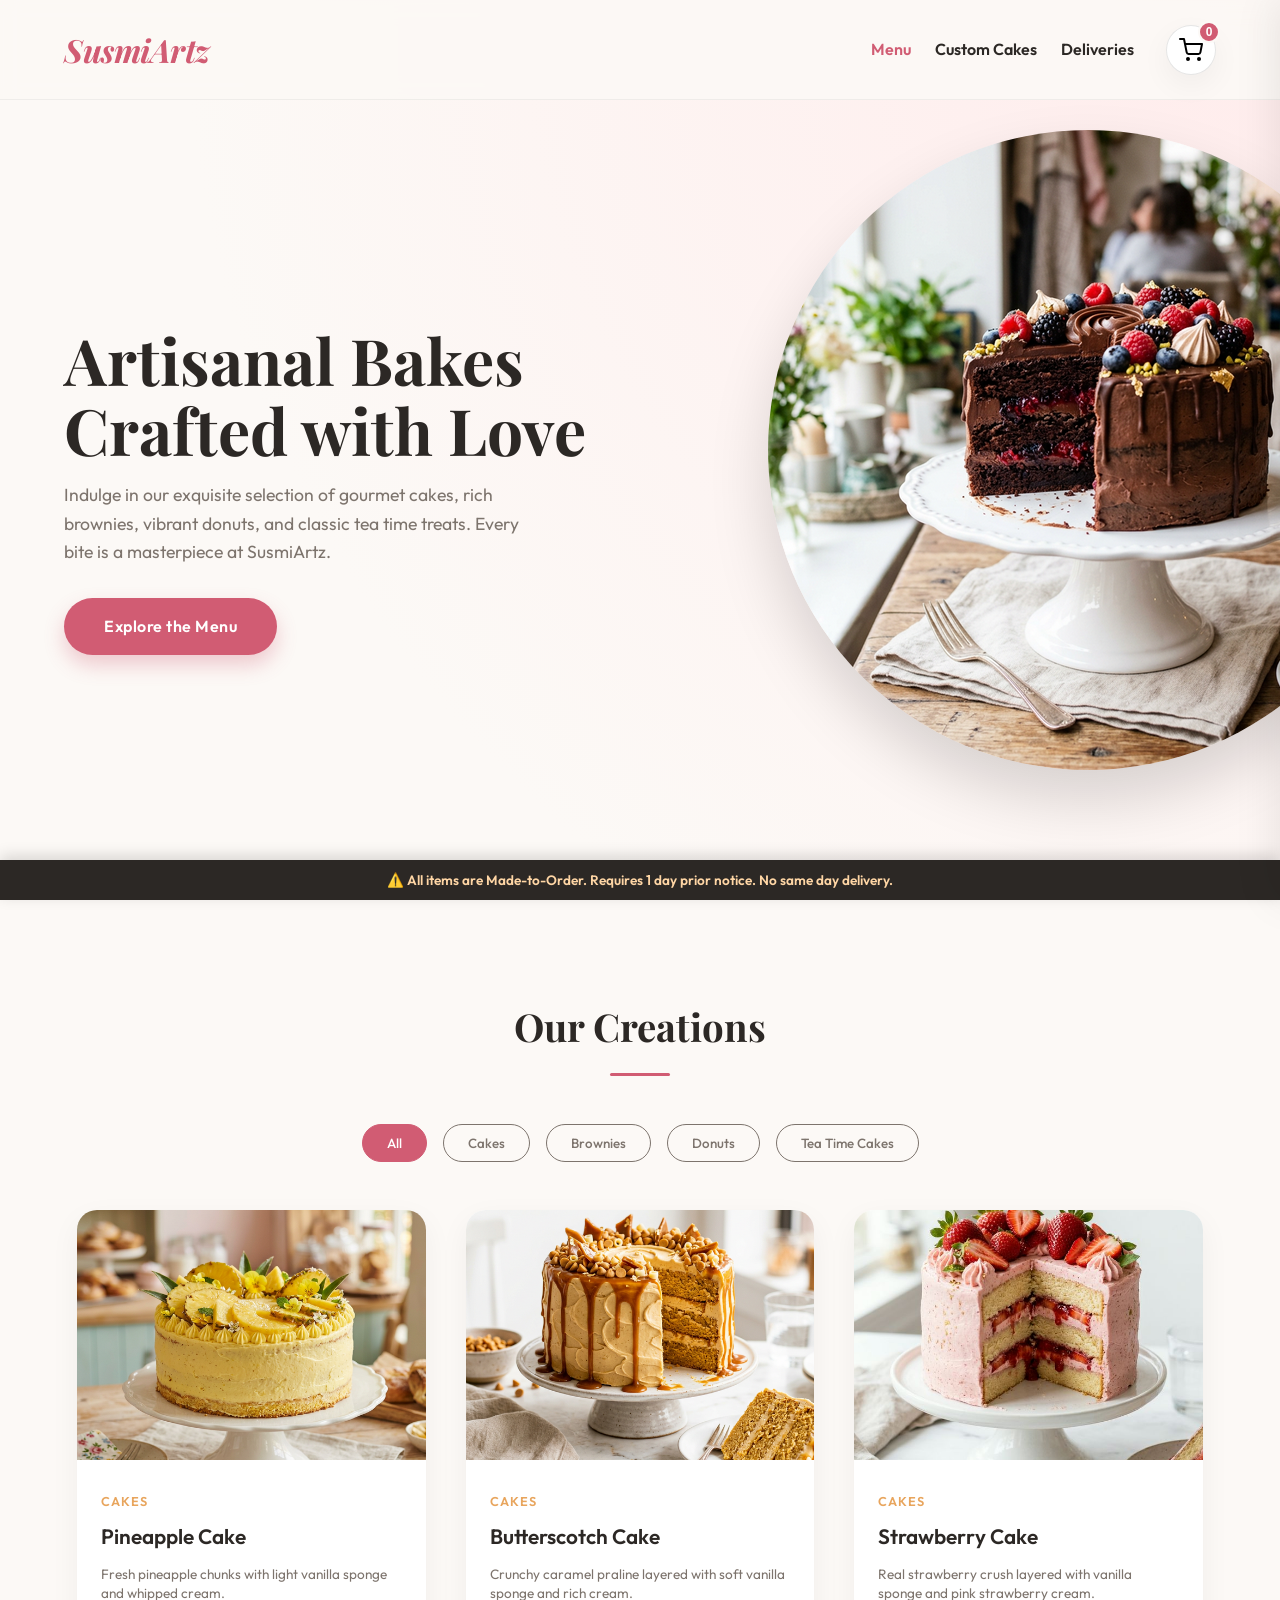
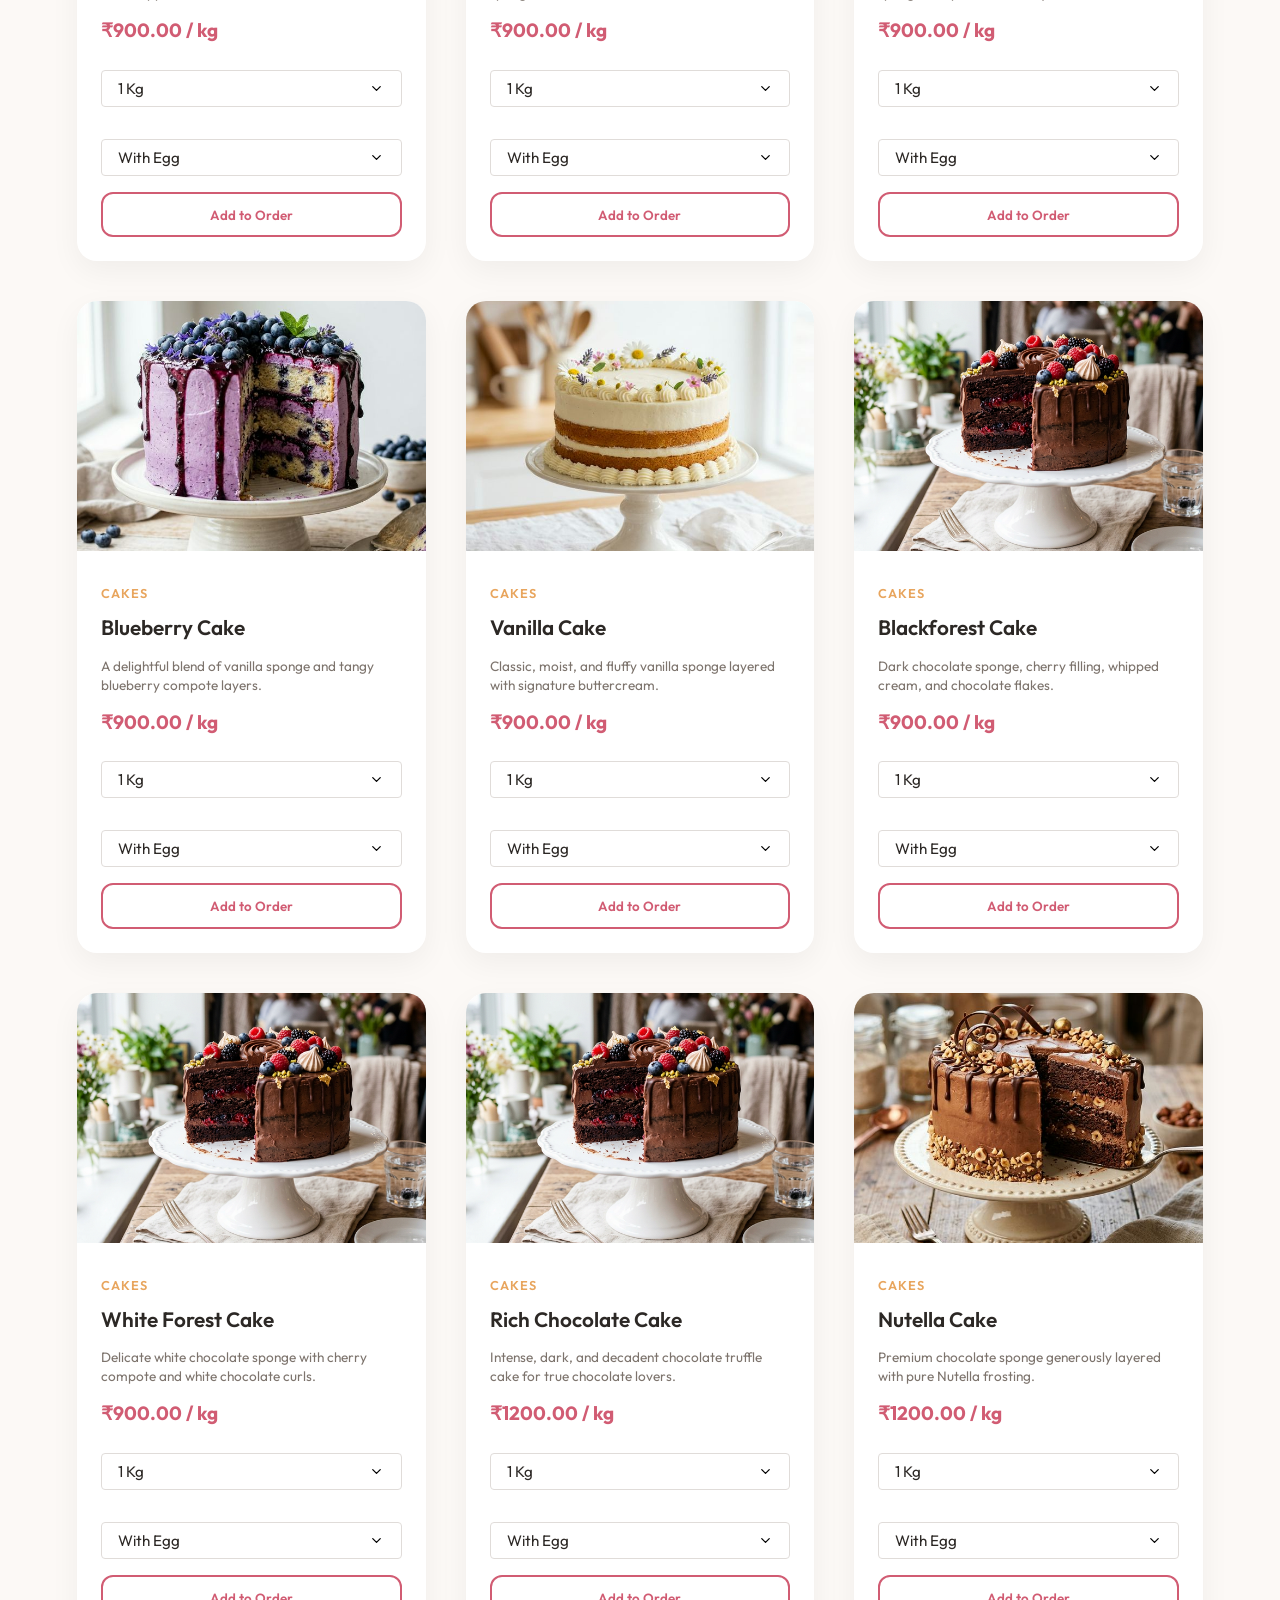
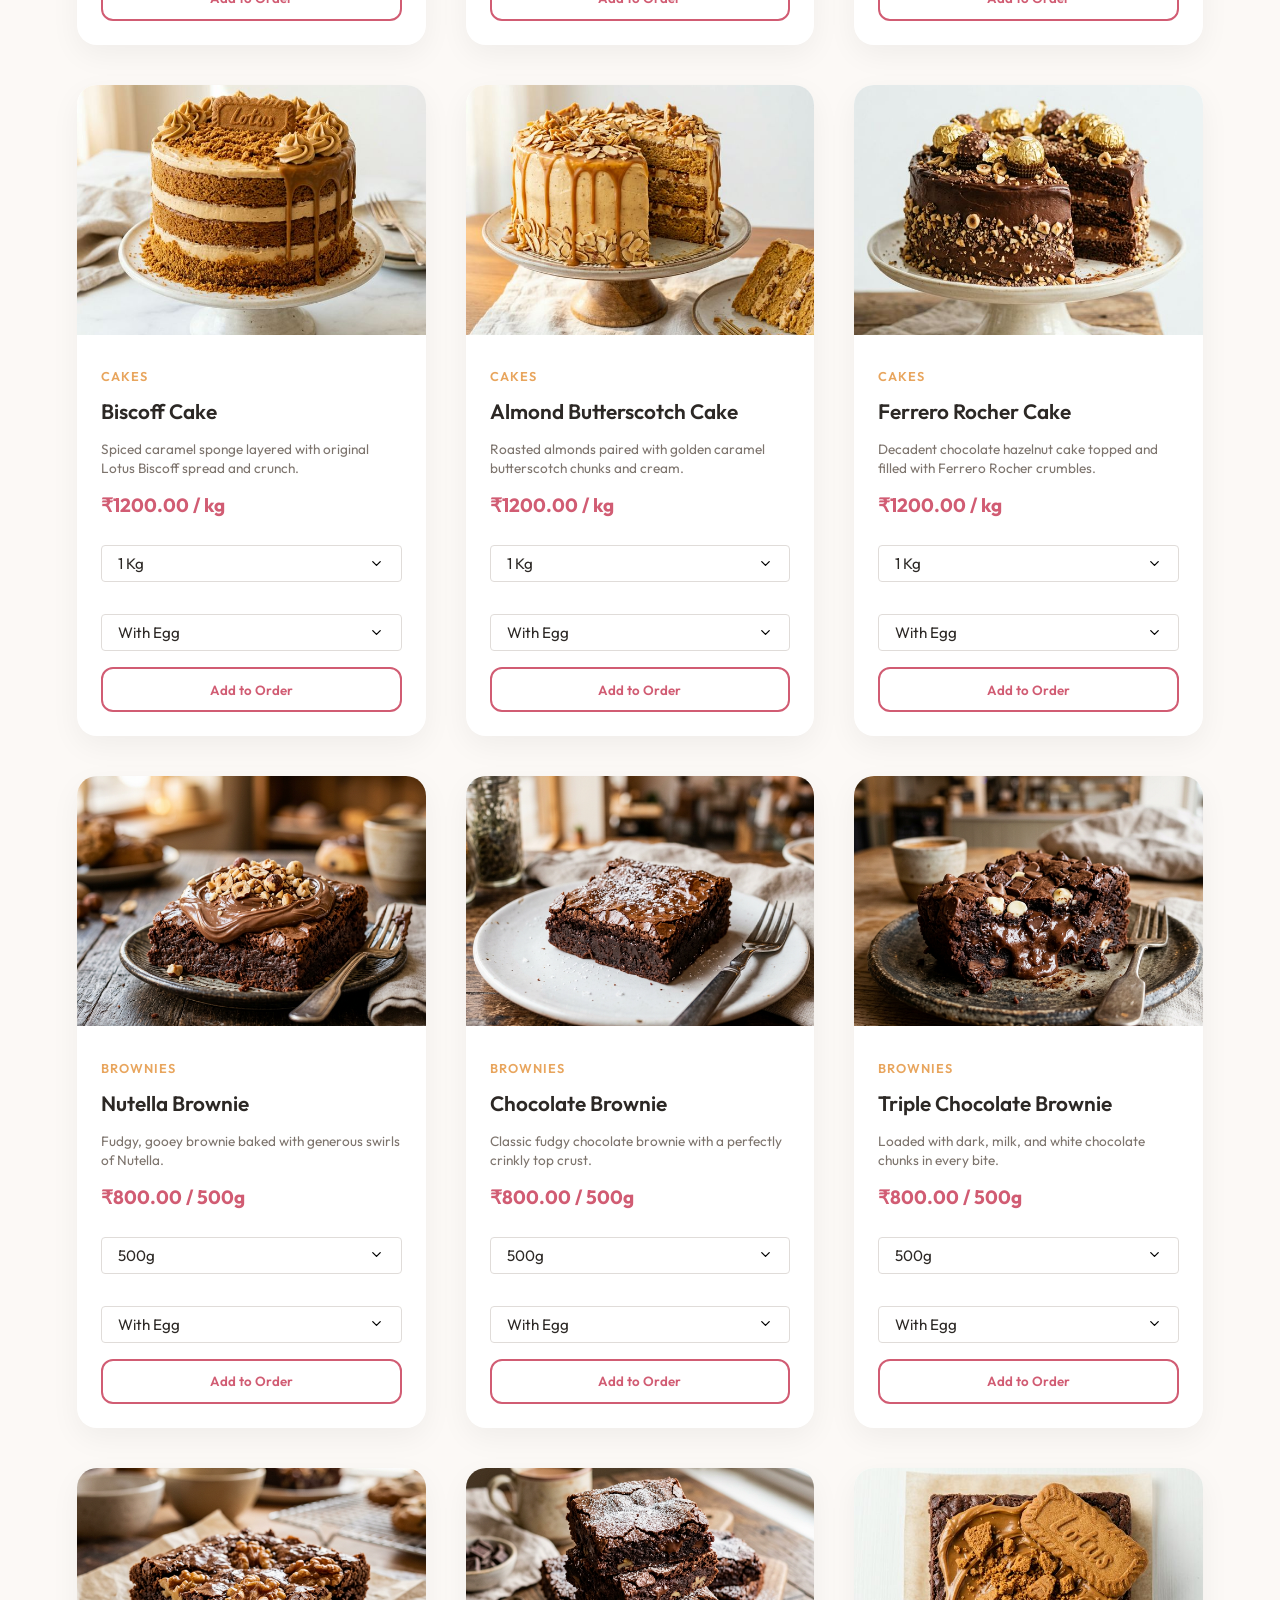
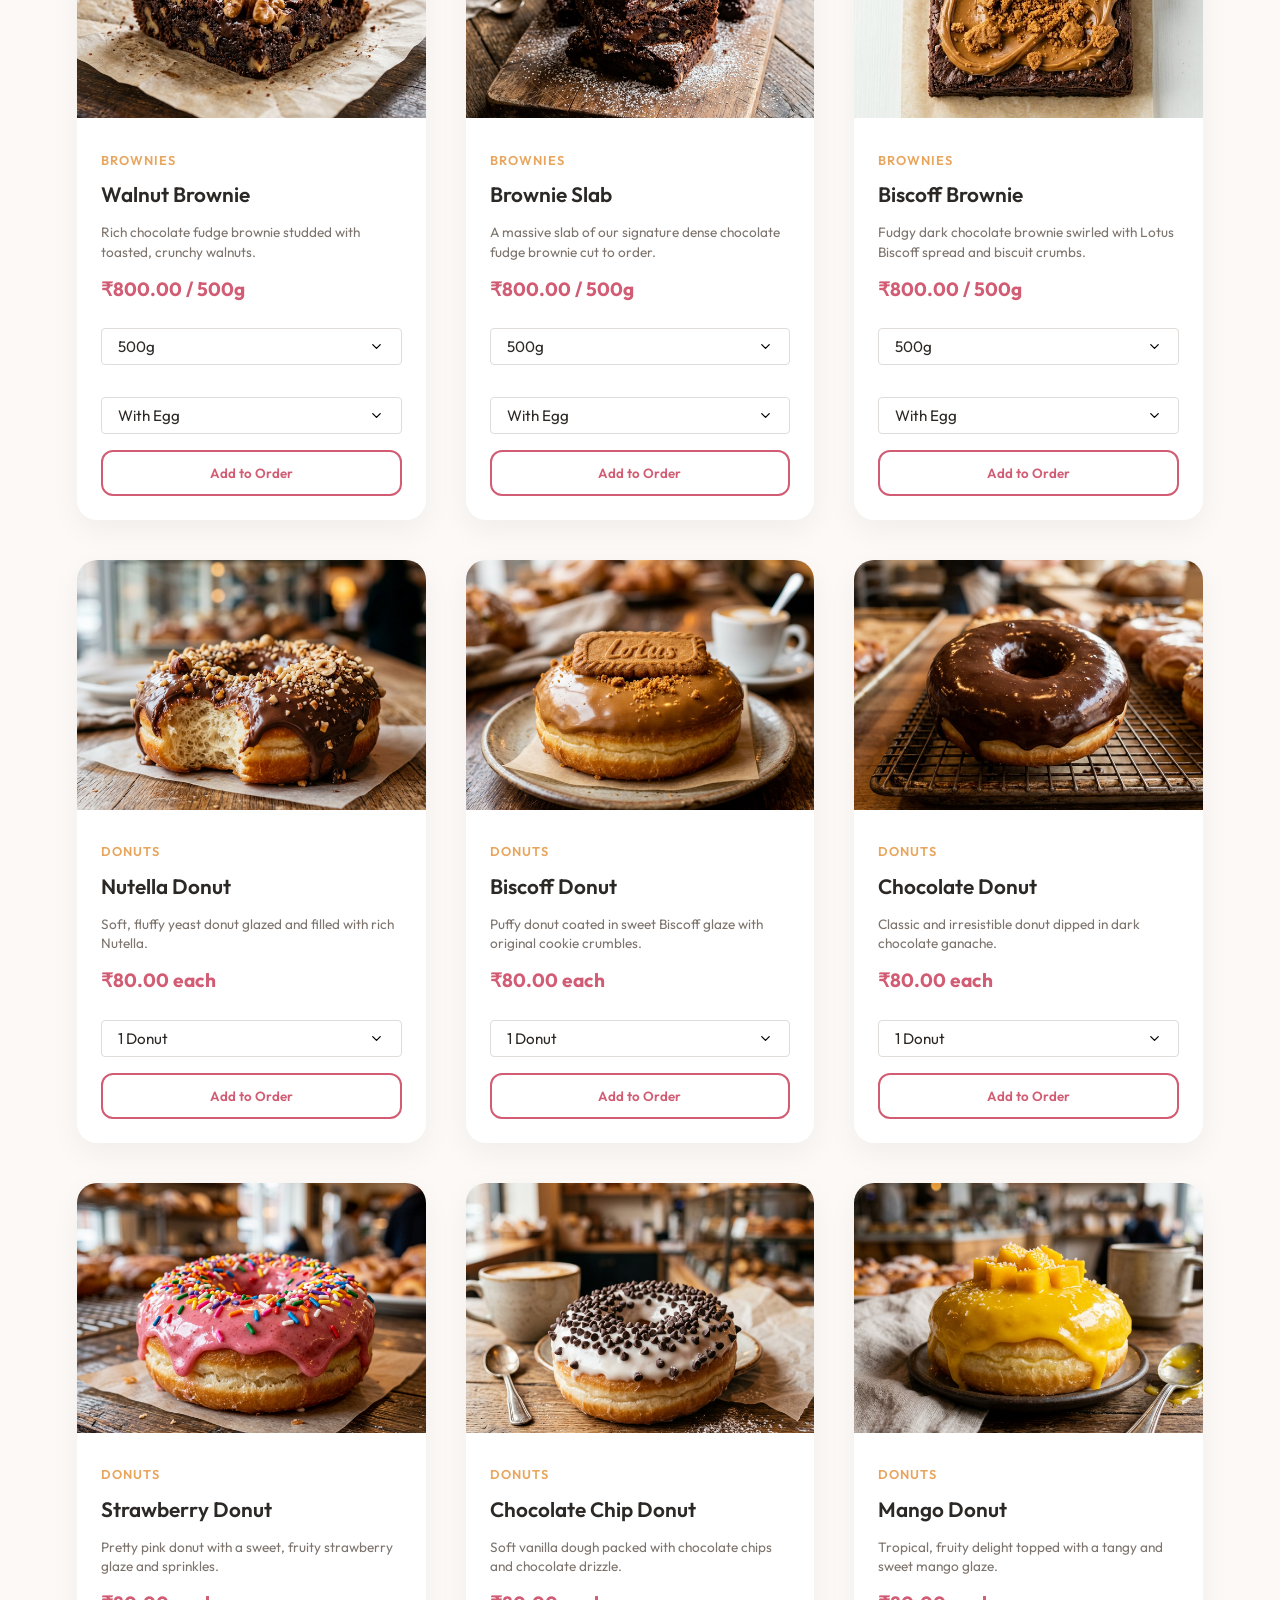
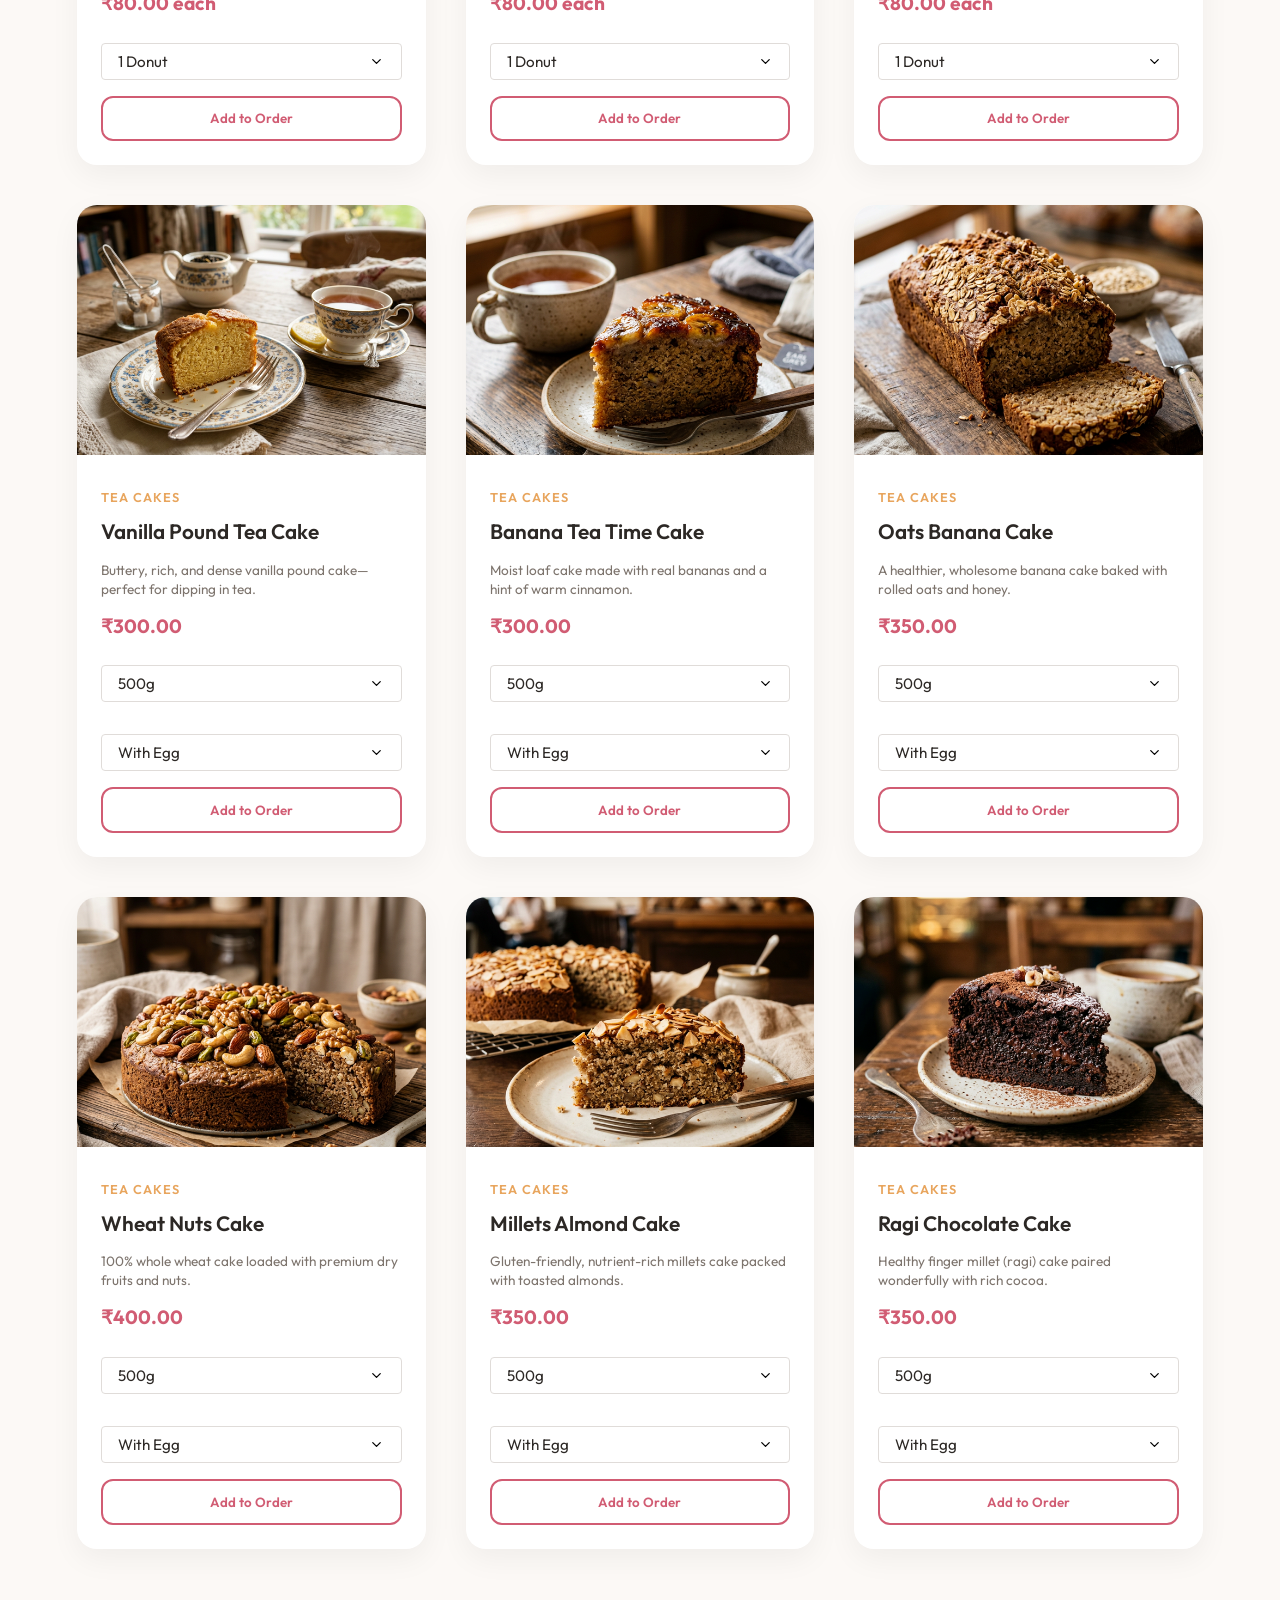
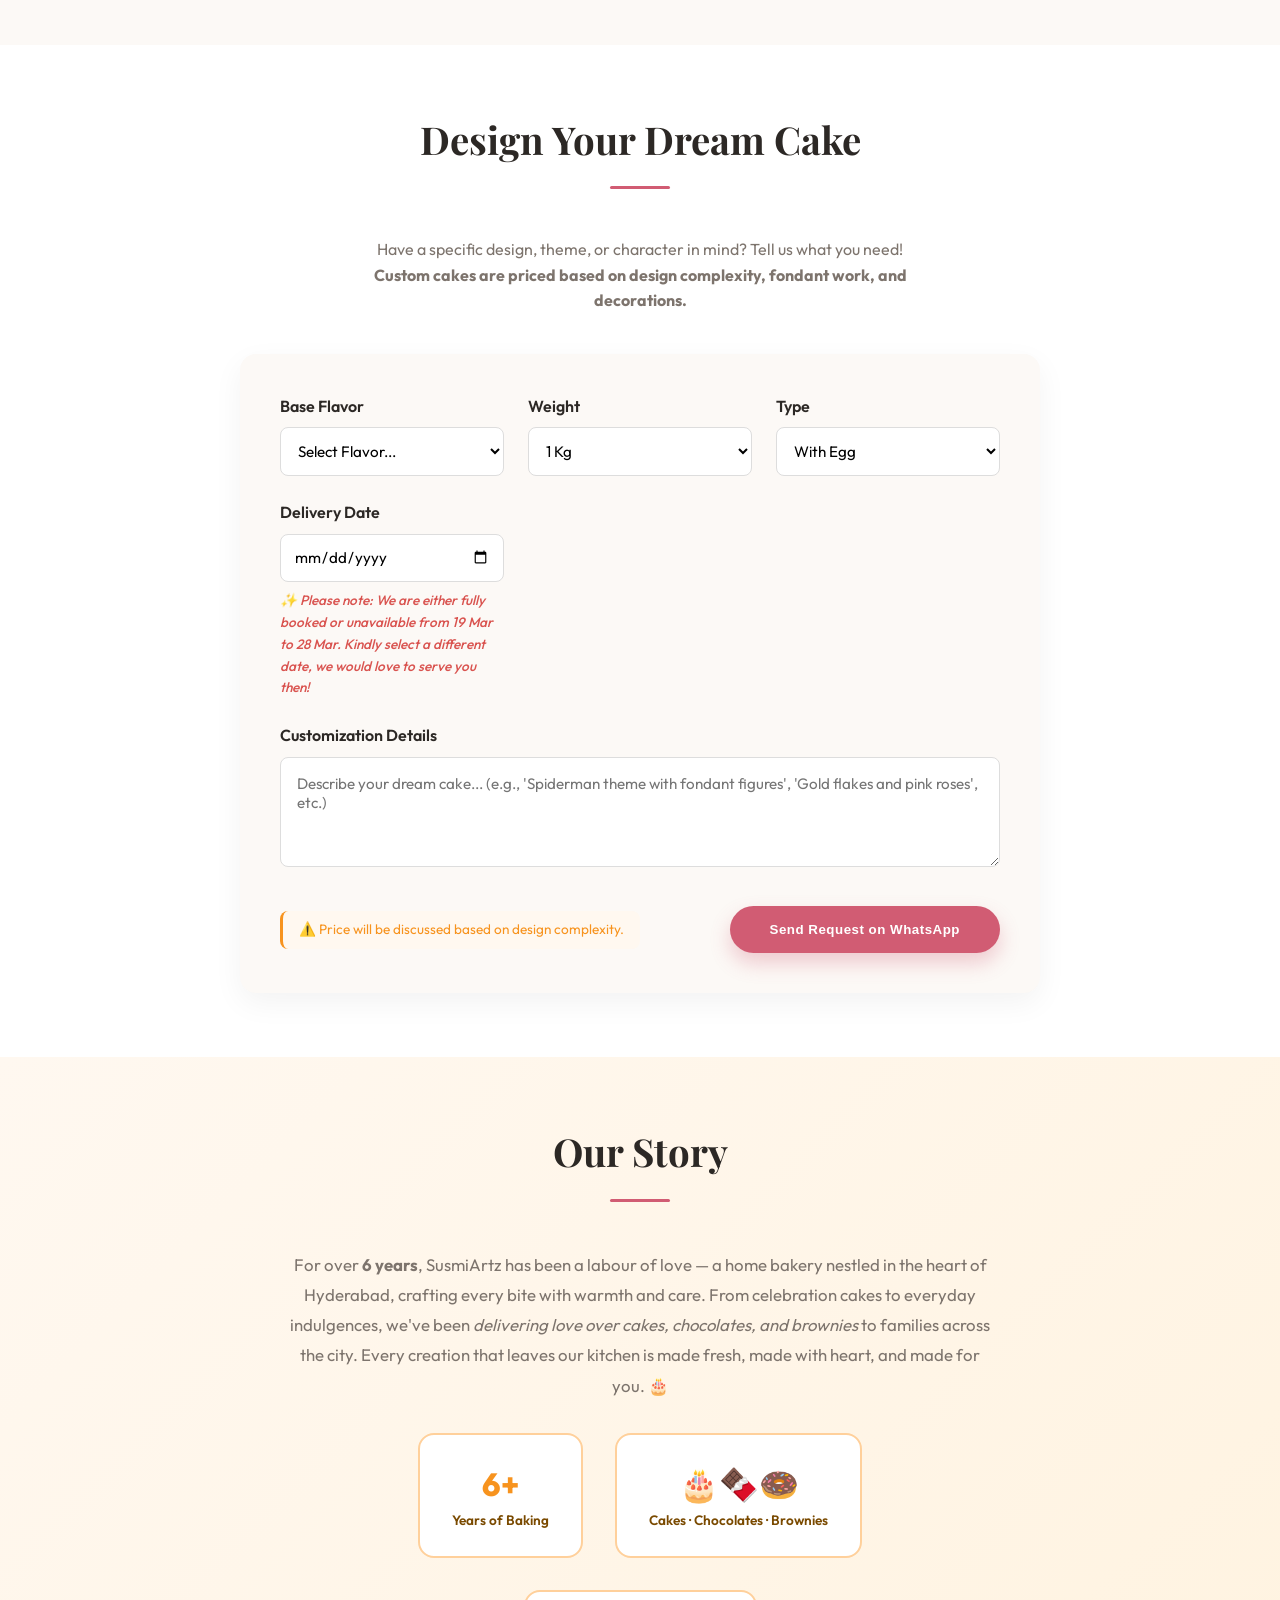
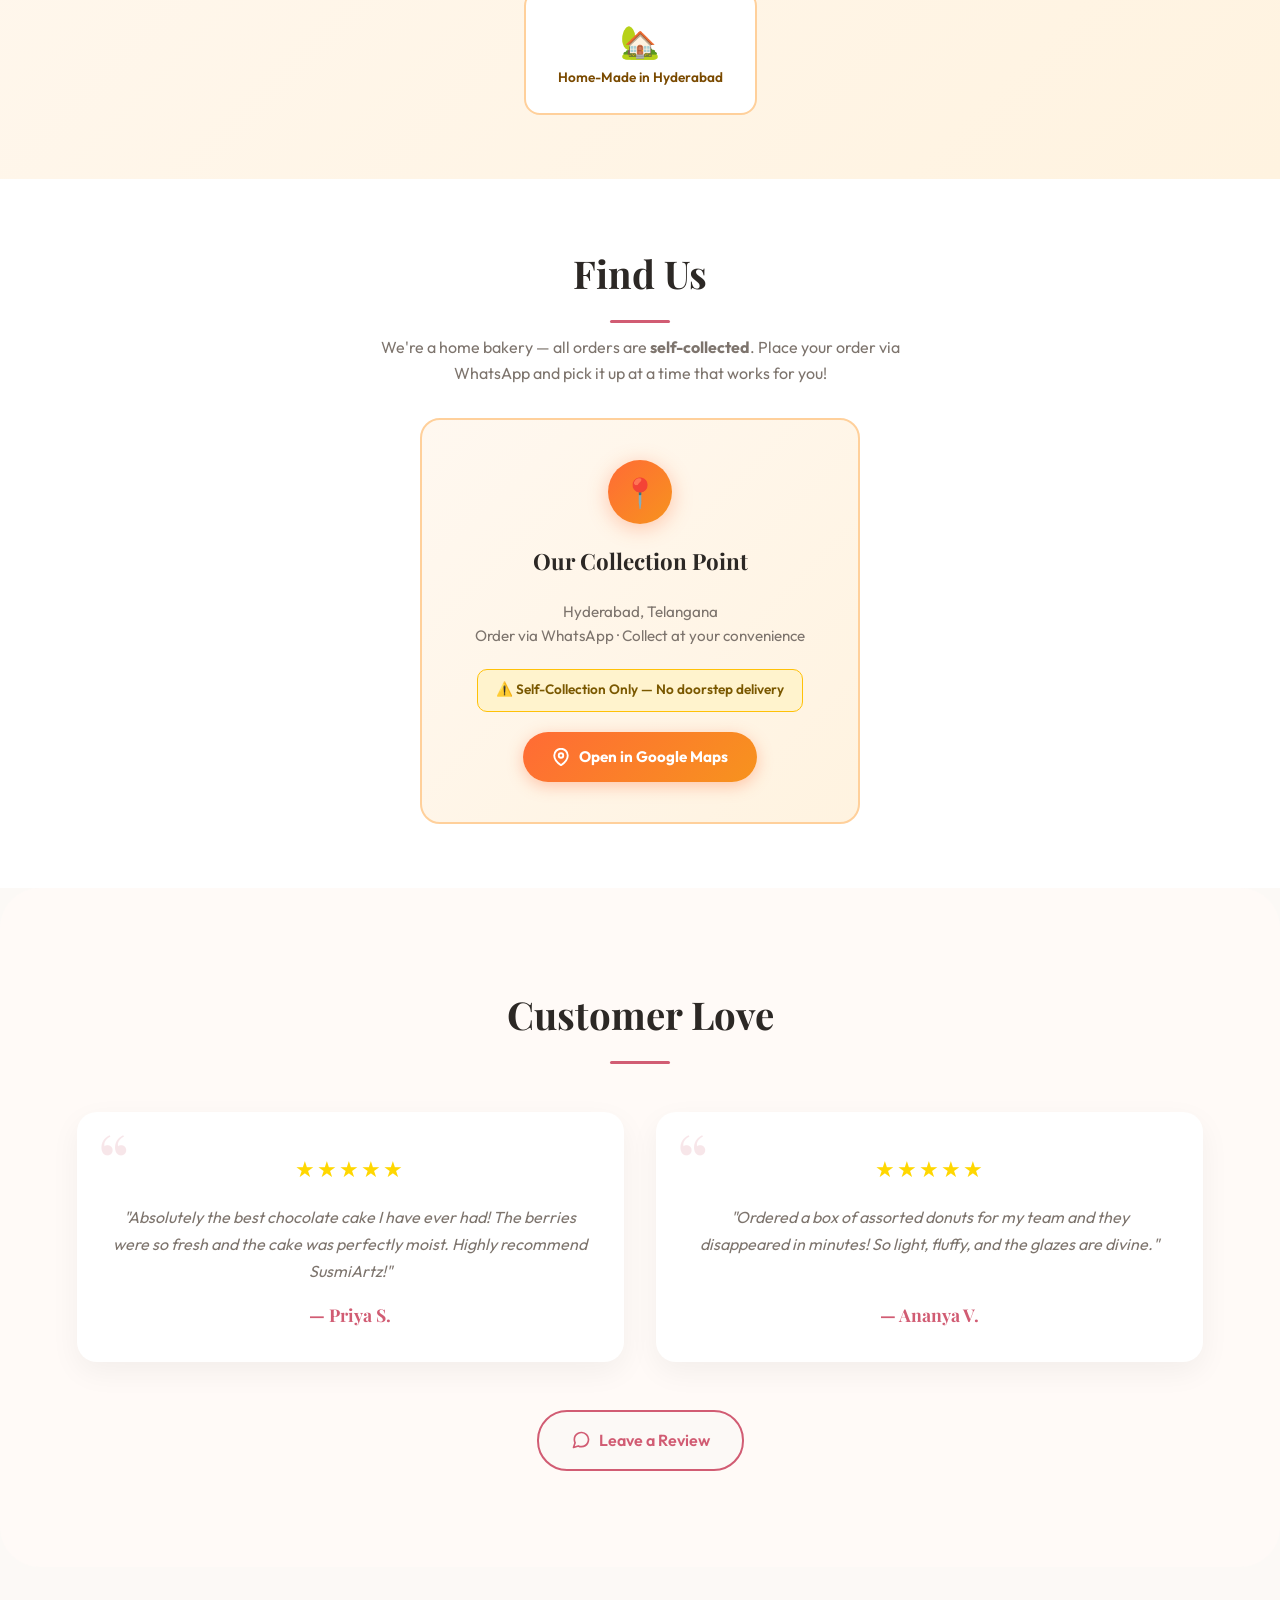
==== index.html @ 8ed4a5a7 "Images updated" ====
<!DOCTYPE html>
<html lang="en">

<head>
    <meta charset="UTF-8">
    <meta name="viewport" content="width=device-width, initial-scale=1.0">
    <title>SusmiArtz - Premium Bakery | Self-Collection Hyderabad</title>
    <meta name="description"
        content="SusmiArtz - Artisanal cakes, brownies, donuts and tea cakes in Hyderabad. Order via WhatsApp and self-collect from our location.">
    <link rel="canonical" href="https://susmiartz.github.io/index.html">
    <!-- Open Graph — for AI engines, social sharing bots -->
    <meta property="og:type" content="website">
    <meta property="og:site_name" content="SusmiArtz">
    <meta property="og:locale" content="en_IN">
    <meta property="og:url" content="https://susmiartz.github.io/index.html">
    <meta property="og:title" content="SusmiArtz — Artisanal Home Bakery | Hyderabad">
    <meta property="og:description" content="Handcrafted cakes, brownies, donuts & tea cakes made with love for 6+ years. Serving Suncity, Kismatpur, Bandlaguda Jagir & Attapur, Hyderabad. Order via WhatsApp.">
    <meta property="og:image" content="https://susmiartz.github.io/assets/gourmet_cake_1772978336876.png">
    <!-- Twitter / X Card -->
    <meta name="twitter:card" content="summary_large_image">
    <meta name="twitter:title" content="SusmiArtz — Artisanal Home Bakery | Hyderabad">
    <meta name="twitter:description" content="Handcrafted cakes, brownies, donuts & tea cakes. 6+ years of baking love. Serving Hyderabad. Order via WhatsApp.">
    <meta name="twitter:image" content="https://susmiartz.github.io/assets/gourmet_cake_1772978336876.png">
    <!-- AI / Crawler hints -->
    <meta name="robots" content="index, follow">
    <meta name="keywords" content="bakery Hyderabad, custom cakes Hyderabad, homemade cakes, brownies, donuts, Kismatpur bakery, Suncity bakery, Bandlaguda Jagir bakery, Attapur bakery, SusmiArtz, home bakery Hyderabad">
    <!-- Schema.org structured data for local bakery -->
    <script type="application/ld+json">
    {
      "@context": "https://schema.org",
      "@type": "Bakery",
      "name": "SusmiArtz",
      "description": "SusmiArtz is a home bakery based in Hyderabad with over 6 years of experience, delivering love through handcrafted cakes, chocolates, and brownies. We offer custom cakes, brownies, donuts, and tea time cakes. Orders placed via WhatsApp with self-collection.",
      "foundingDate": "2019",
      "foundingLocation": "Hyderabad, Telangana, India",
      "slogan": "Delivering Love Over Cakes, Chocolates & Brownies",
      "url": "https://susmiartz.github.io",
      "telephone": "+919700879944",
      "priceRange": "₹₹",
      "servesCuisine": ["Cakes", "Brownies", "Donuts", "Tea Cakes"],
      "hasMap": "https://share.google/tC4LkPK85T9SBgXlo",
      "address": {
        "@type": "PostalAddress",
        "streetAddress": "Art by Giridhari Homes, Beside Time School",
        "addressLocality": "Hyderabad",
        "addressRegion": "Telangana",
        "addressCountry": "IN"
      },
      "areaServed": [
        {
          "@type": "Place",
          "name": "Suncity",
          "address": {
            "@type": "PostalAddress",
            "addressLocality": "Suncity",
            "addressRegion": "Hyderabad, Telangana",
            "addressCountry": "IN"
          }
        },
        {
          "@type": "Place",
          "name": "Kismatpur",
          "address": {
            "@type": "PostalAddress",
            "addressLocality": "Kismatpur",
            "addressRegion": "Hyderabad, Telangana",
            "addressCountry": "IN"
          }
        },
        {
          "@type": "Place",
          "name": "Bandlaguda Jagir",
          "address": {
            "@type": "PostalAddress",
            "addressLocality": "Bandlaguda Jagir",
            "addressRegion": "Hyderabad, Telangana",
            "addressCountry": "IN"
          }
        },
        {
          "@type": "Place",
          "name": "Attapur",
          "address": {
            "@type": "PostalAddress",
            "addressLocality": "Attapur",
            "addressRegion": "Hyderabad, Telangana",
            "addressCountry": "IN"
          }
        }
      ],
      "makesOffer": [
        {
          "@type": "Offer",
          "itemOffered": {
            "@type": "Product",
            "name": "Custom Cakes",
            "description": "Made-to-order custom cakes with fondant work, character themes, and decorations."
          }
        },
        {
          "@type": "Offer",
          "itemOffered": {
            "@type": "Product",
            "name": "Brownies",
            "description": "Rich, fudgy homemade brownies."
          }
        },
        {
          "@type": "Offer",
          "itemOffered": {
            "@type": "Product",
            "name": "Donuts",
            "description": "Vibrant, gourmet donuts made fresh to order."
          }
        },
        {
          "@type": "Offer",
          "itemOffered": {
            "@type": "Product",
            "name": "Tea Time Cakes",
            "description": "Classic tea time cakes perfect for every occasion."
          }
        }
      ]
    }
    </script>
    <!-- Google Fonts for typography -->
    <link rel="preconnect" href="https://fonts.googleapis.com">
    <link rel="preconnect" href="https://fonts.gstatic.com" crossorigin>
    <link
        href="https://fonts.googleapis.com/css2?family=Outfit:wght@300;400;600;800&family=Playfair+Display:ital,wght@0,400;0,700;1,400&display=swap"
        rel="stylesheet">
    <link rel="stylesheet" href="styles.css">
    <style>
        /* Self-collection banner */
        .pickup-banner {
            background: linear-gradient(135deg, #ff6b35 0%, #f7931e 100%);
            color: #fff;
            text-align: center;
            padding: 0.75rem 1.5rem;
            font-family: 'Outfit', sans-serif;
            font-size: 0.95rem;
            font-weight: 600;
            letter-spacing: 0.02em;
            display: flex;
            align-items: center;
            justify-content: center;
            gap: 0.75rem;
            flex-wrap: wrap;
        }

        .pickup-banner a {
            color: #fff;
            text-decoration: underline;
            font-weight: 700;
            white-space: nowrap;
        }

        .pickup-banner a:hover {
            opacity: 0.85;
        }

        /* Find Us section */
        .findus-section {
            background: var(--bg-card, #fff);
            padding: 4rem 2rem;
            text-align: center;
        }

        .findus-section .section-title {
            margin-bottom: 0.75rem;
        }

        .findus-subtitle {
            color: var(--text-muted, #666);
            font-size: 1rem;
            margin-bottom: 2rem;
            max-width: 520px;
            margin-left: auto;
            margin-right: auto;
        }

        .findus-card {
            display: inline-flex;
            flex-direction: column;
            align-items: center;
            gap: 1.25rem;
            background: linear-gradient(135deg, #fff8f0 0%, #fff3e0 100%);
            border: 2px solid #ffd09b;
            border-radius: 20px;
            padding: 2.5rem 3rem;
            max-width: 440px;
            width: 100%;
        }

        .findus-icon {
            width: 64px;
            height: 64px;
            background: linear-gradient(135deg, #ff6b35, #f7931e);
            border-radius: 50%;
            display: flex;
            align-items: center;
            justify-content: center;
            font-size: 1.8rem;
            box-shadow: 0 4px 20px rgba(255, 107, 53, 0.35);
        }

        .findus-card h3 {
            font-family: 'Playfair Display', serif;
            font-size: 1.4rem;
            color: var(--text-main, #1a1a1a);
            margin: 0;
        }

        .findus-card p {
            color: var(--text-muted, #666);
            font-size: 0.95rem;
            margin: 0;
            line-height: 1.6;
        }

        .findus-btn {
            display: inline-flex;
            align-items: center;
            gap: 0.6rem;
            background: linear-gradient(135deg, #ff6b35, #f7931e);
            color: #fff;
            font-family: 'Outfit', sans-serif;
            font-weight: 700;
            font-size: 0.95rem;
            padding: 0.8rem 1.8rem;
            border-radius: 50px;
            text-decoration: none;
            transition: transform 0.2s, box-shadow 0.2s;
            box-shadow: 0 4px 16px rgba(255, 107, 53, 0.35);
        }

        .findus-btn:hover {
            transform: translateY(-2px);
            box-shadow: 0 6px 24px rgba(255, 107, 53, 0.45);
        }

        .collection-note {
            background: #fff3cd;
            border: 1px solid #ffc107;
            border-radius: 10px;
            padding: 0.6rem 1.1rem;
            font-size: 0.85rem;
            color: #7a5800;
            font-weight: 600;
        }

        /* Product image wrap for color badge */
        .product-image-wrap {
            position: relative;
            overflow: hidden;
            border-radius: 12px 12px 0 0;
        }

        .product-color-badge {
            display: none;
            /* Hidden by default, only used as accent */
        }

        /* Cart self-collection note */
        .cart-pickup-note {
            background: linear-gradient(135deg, #fff3e0, #fff8f0);
            border-left: 4px solid #f7931e;
            border-radius: 0 8px 8px 0;
            padding: 0.75rem 1rem;
            margin: 0 1rem 0.75rem;
            font-size: 0.8rem;
            color: #7a4a00;
            font-weight: 500;
            line-height: 1.4;
        }

        .cart-pickup-note a {
            color: #e8620a;
            font-weight: 700;
            text-decoration: underline;
        }
    </style>
</head>

<body>

    <!-- Navbar and Shopping Cart Toggle -->
    <nav class="navbar">
        <a href="index.html" style="text-decoration: none;">
            <div class="logo">SusmiArtz</div>
        </a>
        <div style="display: flex; gap: 1.5rem; align-items: center; margin-left: auto; margin-right: 2rem;">
            <a href="index.html" style="text-decoration: none; font-weight: 600; color: var(--primary-color);">Menu</a>
            <a href="#custom-cakes" style="text-decoration: none; font-weight: 600; color: var(--text-main);">Custom
                Cakes</a>
            <a href="deliveries.html"
                style="text-decoration: none; font-weight: 600; color: var(--text-main);">Deliveries</a>
        </div>
        <button class="cart-toggle" id="cartToggle" aria-label="Open shopping cart">
            <svg xmlns="http://www.w3.org/2000/svg" width="24" height="24" viewBox="0 0 24 24" fill="none"
                stroke="currentColor" stroke-width="2" stroke-linecap="round" stroke-linejoin="round">
                <circle cx="9" cy="21" r="1"></circle>
                <circle cx="20" cy="21" r="1"></circle>
                <path d="M1 1h4l2.68 13.39a2 2 0 0 0 2 1.61h9.72a2 2 0 0 0 2-1.61L23 6H6"></path>
            </svg>
            <span class="cart-count" id="cartCount">0</span>
        </button>
    </nav>

    <!-- Hero Section -->
    <header class="hero">
        <div class="hero-content">
            <h1>Artisanal Bakes <br> Crafted with Love</h1>
            <p>Indulge in our exquisite selection of gourmet cakes, rich brownies, vibrant donuts, and classic tea time
                treats. Every bite is a masterpiece at SusmiArtz.</p>
            <a href="#menu" class="cta-button">Explore the Menu</a>
        </div>
        <div class="hero-decoration"></div>
    </header>

    <!-- Menu Section -->
    <main id="menu" class="menu-section">
        <h2 class="section-title">Our Creations</h2>

        <div class="category-filters">
            <button class="filter-btn active" data-filter="all">All</button>
            <button class="filter-btn" data-filter="cakes">Cakes</button>
            <button class="filter-btn" data-filter="brownies">Brownies</button>
            <button class="filter-btn" data-filter="donuts">Donuts</button>
            <button class="filter-btn" data-filter="tea-cakes">Tea Time Cakes</button>
        </div>

        <div class="product-grid" id="productGrid">
            <!-- Dynamic product items will be injected here by JavaScript -->
        </div>
    </main>

    <!-- Custom Cake Order Section -->
    <section class="custom-cake-section" id="custom-cakes"
        style="background-color: var(--card-bg); padding: 4rem 2rem;">
        <div style="max-width: 800px; margin: 0 auto; text-align: center;">
            <h2 class="section-title">Design Your Dream Cake</h2>
            <p
                style="color: var(--text-muted); font-size: 1rem; margin-bottom: 2.5rem; max-width: 600px; margin-left: auto; margin-right: auto;">
                Have a specific design, theme, or character in mind? Tell us what you need! <br>
                <strong>Custom cakes are priced based on design complexity, fondant work, and decorations.</strong>
            </p>

            <form id="customCakeForm" class="custom-cake-form"
                style="background:var(--background-color); padding: 2.5rem; border-radius: 16px; box-shadow: var(--shadow-soft); text-align: left;"
                onsubmit="handleCustomOrder(event)">

                <div
                    style="display: grid; grid-template-columns: repeat(auto-fit, minmax(200px, 1fr)); gap: 1.5rem; margin-bottom: 1.5rem;">
                    <!-- Base Flavor -->
                    <div>
                        <label for="customFlavor" style="display: block; font-weight: 600; margin-bottom: 0.5rem;">Base
                            Flavor</label>
                        <select id="customFlavor" required
                            style="width: 100%; padding: 0.8rem; border: 1px solid #ddd; border-radius: 8px; font-family: var(--font-body); font-size: 0.95rem; background: #fff;">
                            <option value="">Select Flavor...</option>
                            <option value="Pineapple">Pineapple</option>
                            <option value="Butterscotch">Butterscotch</option>
                            <option value="Vanilla">Vanilla</option>
                            <option value="Strawberry">Strawberry</option>
                            <option value="Blackforest">Blackforest</option>
                            <option value="Chocolate Truffle">Chocolate Truffle</option>
                            <option value="Nutella">Nutella</option>
                            <option value="Biscoff">Biscoff</option>
                            <option value="Other (Detail in notes)">Other</option>
                        </select>
                    </div>

                    <!-- Weight -->
                    <div>
                        <label for="customWeight"
                            style="display: block; font-weight: 600; margin-bottom: 0.5rem;">Weight</label>
                        <select id="customWeight" required
                            style="width: 100%; padding: 0.8rem; border: 1px solid #ddd; border-radius: 8px; font-family: var(--font-body); font-size: 0.95rem; background: #fff;">
                            <option value="1">1 Kg</option>
                            <option value="1.5">1.5 Kg</option>
                            <option value="2">2 Kg</option>
                            <option value="2.5">2.5 Kg</option>
                            <option value="3">3 Kg</option>
                            <option value="4">4 Kg</option>
                            <option value="5">5 Kg</option>
                        </select>
                    </div>

                    <!-- Egg / Eggless -->
                    <div>
                        <label for="customEgg"
                            style="display: block; font-weight: 600; margin-bottom: 0.5rem;">Type</label>
                        <select id="customEgg" required
                            style="width: 100%; padding: 0.8rem; border: 1px solid #ddd; border-radius: 8px; font-family: var(--font-body); font-size: 0.95rem; background: #fff;">
                            <option value="With Egg">With Egg</option>
                            <option value="Eggless">Eggless</option>
                        </select>
                    </div>

                    <!-- Delivery Date -->
                    <div>
                        <label for="customDeliveryDate"
                            style="display: block; font-weight: 600; margin-bottom: 0.5rem;">Delivery Date</label>
                        <input type="date" id="customDeliveryDate" required
                            style="width: 100%; padding: 0.8rem; border: 1px solid #ddd; border-radius: 8px; font-family: var(--font-body); font-size: 0.95rem; background: #fff;">
                    </div>
                </div>

                <!-- Notes / Details -->
                <div style="margin-bottom: 2rem;">
                    <label for="customNotes"
                        style="display: block; font-weight: 600; margin-bottom: 0.5rem;">Customization Details</label>
                    <textarea id="customNotes" rows="4"
                        placeholder="Describe your dream cake... (e.g., 'Spiderman theme with fondant figures', 'Gold flakes and pink roses', etc.)"
                        style="width: 100%; padding: 1rem; border: 1px solid #ddd; border-radius: 8px; font-family: var(--font-body); font-size: 0.95rem; background: #fff; resize: vertical;"></textarea>
                </div>

                <div style="display: flex; justify-content: space-between; align-items: center;">
                    <div
                        style="font-size: 0.85rem; color: #f7931e; background: #fff8f0; padding: 0.5rem 1rem; border-radius: 8px; border-left: 3px solid #f7931e;">
                        ⚠️ Price will be discussed based on design complexity.
                    </div>
                    <button type="submit" class="cta-button" style="border: none; cursor: pointer;">
                        Send Request on WhatsApp
                    </button>
                </div>
            </form>
        </div>
    </section>

    <!-- About Us Section -->
    <section id="about-us" style="background: linear-gradient(135deg, #fff8f0 0%, #fff3e0 100%); padding: 4rem 2rem; text-align: center;">
        <div style="max-width: 700px; margin: 0 auto;">
            <h2 class="section-title">Our Story</h2>
            <p style="color: var(--text-muted, #666); font-size: 1.05rem; line-height: 1.8; margin-bottom: 2rem;">
                For over <strong>6 years</strong>, SusmiArtz has been a labour of love — a home bakery nestled in the heart of Hyderabad,
                crafting every bite with warmth and care. From celebration cakes to everyday indulgences, we've been
                <em>delivering love over cakes, chocolates, and brownies</em> to families across the city.
                Every creation that leaves our kitchen is made fresh, made with heart, and made for you. 🎂
            </p>
            <div style="display: flex; justify-content: center; gap: 2rem; flex-wrap: wrap;">
                <div style="background: #fff; border: 2px solid #ffd09b; border-radius: 16px; padding: 1.5rem 2rem; min-width: 130px;">
                    <div style="font-size: 2rem; font-weight: 800; color: #f7931e; font-family: 'Outfit', sans-serif;">6+</div>
                    <div style="font-size: 0.85rem; color: #7a4a00; font-weight: 600;">Years of Baking</div>
                </div>
                <div style="background: #fff; border: 2px solid #ffd09b; border-radius: 16px; padding: 1.5rem 2rem; min-width: 130px;">
                    <div style="font-size: 2rem; font-weight: 800; color: #f7931e; font-family: 'Outfit', sans-serif;">🎂🍫🍩</div>
                    <div style="font-size: 0.85rem; color: #7a4a00; font-weight: 600;">Cakes · Chocolates · Brownies</div>
                </div>
                <div style="background: #fff; border: 2px solid #ffd09b; border-radius: 16px; padding: 1.5rem 2rem; min-width: 130px;">
                    <div style="font-size: 2rem; font-weight: 800; color: #f7931e; font-family: 'Outfit', sans-serif;">🏡</div>
                    <div style="font-size: 0.85rem; color: #7a4a00; font-weight: 600;">Home-Made in Hyderabad</div>
                </div>
            </div>
        </div>
    </section>

    <!-- Find Us / Self-Collection Section -->
    <section class="findus-section" id="find-us">
        <h2 class="section-title">Find Us</h2>
        <p class="findus-subtitle">We're a home bakery — all orders are <strong>self-collected</strong>. Place your
            order via WhatsApp and pick it up at a time that works for you!</p>
        <div class="findus-card">
            <div class="findus-icon">📍</div>
            <h3>Our Collection Point</h3>
            <p>Hyderabad, Telangana<br>Order via WhatsApp · Collect at your convenience</p>
            <div class="collection-note">⚠️ Self-Collection Only — No doorstep delivery</div>
            <a href="https://share.google/tC4LkPK85T9SBgXlo" target="_blank" rel="noopener" class="findus-btn">
                <svg xmlns="http://www.w3.org/2000/svg" width="18" height="18" viewBox="0 0 24 24" fill="none"
                    stroke="currentColor" stroke-width="2.5" stroke-linecap="round" stroke-linejoin="round">
                    <path d="M21 10c0 7-9 13-9 13s-9-6-9-13a9 9 0 0 1 18 0z" />
                    <circle cx="12" cy="10" r="3" />
                </svg>
                Open in Google Maps
            </a>
        </div>
    </section>

    <!-- Customer Reviews Section -->
    <section class="reviews-section" id="reviews">
        <h2 class="section-title">Customer Love</h2>
        <div class="review-grid" id="reviewsGrid">
            <!-- Dynamic review items will be injected here -->
        </div>
        <div class="leave-review-container">
            <a href="https://wa.me/+919700879944?text=Hello%20SusmiArtz!%20I%20would%20like%20to%20leave%20a%20review:"
                target="_blank" class="review-btn">
                <svg xmlns="http://www.w3.org/2000/svg" width="20" height="20" viewBox="0 0 24 24" fill="none"
                    stroke="currentColor" stroke-width="2" stroke-linecap="round" stroke-linejoin="round">
                    <path
                        d="M21 11.5a8.38 8.38 0 0 1-.9 3.8 8.5 8.5 0 0 1-7.6 4.7 8.38 8.38 0 0 1-3.8-.9L3 21l1.9-5.7a8.38 8.38 0 0 1-.9-3.8 8.5 8.5 0 0 1 4.7-7.6 8.38 8.38 0 0 1 3.8-.9h.5a8.48 8.48 0 0 1 8 8v.5z">
                    </path>
                </svg>
                Leave a Review
            </a>
        </div>
    </section>

    <!-- Shopping Cart Sidebar -->
    <aside class="cart-sidebar" id="cartSidebar">
        <div class="cart-header">
            <h3>Your Order</h3>
            <button class="close-cart" id="closeCart" aria-label="Close cart">&times;</button>
        </div>
        <!-- Self-collection notice inside cart -->
        <div class="cart-pickup-note">
            🛍️ <strong>Self-Collection Only.</strong> After placing your order, collect from our location.
            <br><a href="https://share.google/tC4LkPK85T9SBgXlo" target="_blank" rel="noopener">📍 View Collection
                Point</a>
        </div>
        <div class="cart-items" id="cartItems">
            <!-- Cart items will be listed here -->
            <div class="empty-cart-msg">Your cart is empty. Let's add some treats!</div>
        </div>
        <div class="cart-footer">
            <div class="cart-total">
                <span>Total:</span>
                <span id="cartTotalCost">₹0.00</span>
            </div>
            <!-- Customization notice -->
            <div
                style="background:#fff8f0; border-left: 3px solid #f7931e; border-radius: 0 8px 8px 0; padding: 0.6rem 0.85rem; margin-bottom: 0.75rem; font-size: 0.78rem; color: #6b3d00; line-height: 1.5;">
                ⚠️ <strong>Customization Notice:</strong> Customizations will be charged extra. Customizations can be a
                specific design which involves fondant work, images, or any specific decoration items for cakes. Please
                mention your requirements when ordering to confirm the additional cost.
            </div>

            <!-- Delivery Date Selector -->
            <div style="margin-bottom: 1rem;">
                <label for="deliveryDate"
                    style="display: block; font-size: 0.9rem; font-weight: 600; margin-bottom: 0.4rem; color: var(--text-main);">Select
                    Delivery Date:</label>
                <input type="date" id="deliveryDate" required
                    style="width: 100%; padding: 0.6rem; border: 1px solid #ddd; border-radius: 8px; font-family: var(--font-body); font-size: 0.9rem; color: var(--text-main);">
            </div>
            <button class="continue-shopping-btn" id="continueShoppingBtn"
                onclick="document.getElementById('closeCart').click()">
                ← Continue Shopping
            </button>
            <button class="checkout-btn" id="checkoutBtn">
                <svg xmlns="http://www.w3.org/2000/svg" width="20" height="20" viewBox="0 0 24 24" fill="none"
                    stroke="currentColor" stroke-width="2" stroke-linecap="round" stroke-linejoin="round">
                    <path
                        d="M22 16.92v3a2 2 0 0 1-2.18 2 19.79 19.79 0 0 1-8.63-3.07 19.5 19.5 0 0 1-6-6 19.79 19.79 0 0 1-3.07-8.67A2 2 0 0 1 4.11 2h3a2 2 0 0 1 2 1.72 12.84 12.84 0 0 0 .7 2.81 2 2 0 0 1-.45 2.11L8.09 9.91a16 16 0 0 0 6 6l1.27-1.27a2 2 0 0 1 2.11-.45 12.84 12.84 0 0 0 2.81.7A2 2 0 0 1 22 16.92z">
                    </path>
                </svg>
                Order via WhatsApp
            </button>
        </div>
    </aside>

    <!-- Overlay when cart is open -->
    <div class="overlay" id="overlay"></div>

    <!-- Pre-order floating banner -->
    <div class="preorder-banner">
        ⚠️ All items are Made-to-Order. Requires 1 day prior notice. No same day delivery.
    </div>

    <script src="data.js"></script>
    <script src="reviews.js"></script>
    <script src="script.js"></script>
</body>

</html>
---- styles.css ----
:root {
    /* Color Palette */
    --primary-color: #d15c73;
    /* Warm blush/rose */
    --primary-hover: #b84a5f;
    --background-color: #fcf9f6;
    /* Off-white / cream for bakery feel */
    --card-bg: #ffffff;
    --text-main: #2c2825;
    --text-muted: #7d746d;
    --accent: #e8a55d;
    /* Warm golden tone */

    /* Typography */
    --font-heading: 'Playfair Display', serif;
    --font-body: 'Outfit', sans-serif;

    /* Shadows & Transitions */
    --shadow-soft: 0 10px 30px rgba(0, 0, 0, 0.05);
    --shadow-hover: 0 20px 40px rgba(209, 92, 115, 0.15);
    --transition-speed: 0.3s;
}

* {
    margin: 0;
    padding: 0;
    box-sizing: border-box;
}

body {
    font-family: var(--font-body);
    background-color: var(--background-color);
    color: var(--text-main);
    line-height: 1.6;
    overflow-x: hidden;
    padding-bottom: 3.5rem;
    /* space for the fixed pre-order banner */
}

/* Typography */
h1,
h2,
h3,
h4 {
    font-family: var(--font-heading);
    font-weight: 700;
    color: var(--text-main);
}

h1 {
    font-size: clamp(3rem, 5vw, 4.5rem);
    line-height: 1.1;
    margin-bottom: 1rem;
}

h2 {
    font-size: clamp(2rem, 3vw, 3rem);
}

/* Pre-order Banner */
.preorder-banner {
    position: fixed;
    bottom: 0;
    left: 0;
    width: 100%;
    background: #2c2825;
    /* Dark background for emphasis */
    color: #ffd6a5;
    /* Warm golden/peach text */
    text-align: center;
    padding: 0.65rem 1rem;
    font-size: 0.85rem;
    font-weight: 600;
    z-index: 1000;
    box-shadow: 0 -4px 15px rgba(0, 0, 0, 0.15);
    line-height: 1.4;
}

body.cart-open .preorder-banner {
    display: none !important;
}

/* Self-Collection Info (used in Find Us section) */
.pickup-banner {
    background: linear-gradient(135deg, #ff6b35 0%, #f7931e 100%);
    color: #fff;
    text-align: center;
    padding: 0.65rem 1.5rem;
    font-family: var(--font-body);
    font-size: 0.9rem;
    font-weight: 600;
    display: flex;
    align-items: center;
    justify-content: center;
    gap: 0.75rem;
    flex-wrap: wrap;
    border-radius: 10px;
}

.pickup-banner a {
    color: #fff;
    text-decoration: underline;
    font-weight: 700;
    white-space: nowrap;
}

.pickup-banner a:hover {
    opacity: 0.85;
}

/* Navigation */
.navbar {
    display: flex;
    justify-content: space-between;
    align-items: center;
    padding: 1.5rem 5%;
    background: rgba(252, 249, 246, 0.9);
    backdrop-filter: blur(10px);
    position: fixed;
    width: 100%;
    top: 0;
    z-index: 100;
    border-bottom: 1px solid rgba(0, 0, 0, 0.05);
}

.logo {
    font-family: var(--font-heading);
    font-size: 2rem;
    font-weight: 700;
    font-style: italic;
    color: var(--primary-color);
    letter-spacing: -0.5px;
}

.cart-toggle {
    background: var(--card-bg);
    border: 1px solid rgba(0, 0, 0, 0.1);
    border-radius: 50%;
    width: 50px;
    height: 50px;
    display: flex;
    align-items: center;
    justify-content: center;
    cursor: pointer;
    position: relative;
    transition: all var(--transition-speed) ease;
    box-shadow: var(--shadow-soft);
}

.cart-toggle:hover {
    transform: translateY(-2px);
    box-shadow: var(--shadow-hover);
    border-color: var(--primary-color);
    color: var(--primary-color);
}

.cart-count {
    position: absolute;
    top: -5px;
    right: -5px;
    background: var(--primary-color);
    color: white;
    font-size: 0.75rem;
    font-weight: 800;
    width: 22px;
    height: 22px;
    border-radius: 50%;
    display: flex;
    align-items: center;
    justify-content: center;
    border: 2px solid var(--background-color);
}

/* Hero Section */
.hero {
    min-height: 100vh;
    display: flex;
    align-items: center;
    padding: 0 5%;
    position: relative;
    overflow: hidden;
    padding-top: 80px;
    /* Offset for fixed navbar */
    background: radial-gradient(circle at top right, #ffecec 0%, var(--background-color) 70%);
}

.hero-content {
    max-width: 600px;
    position: relative;
    z-index: 2;
    animation: fadeUp 1s ease-out forwards;
}

.hero p {
    font-size: 1.1rem;
    color: var(--text-muted);
    margin-bottom: 2rem;
    max-width: 480px;
}

.cta-button {
    display: inline-block;
    padding: 1rem 2.5rem;
    background-color: var(--primary-color);
    color: white;
    text-decoration: none;
    border-radius: 30px;
    font-weight: 600;
    letter-spacing: 0.5px;
    transition: all var(--transition-speed);
    box-shadow: 0 10px 20px rgba(209, 92, 115, 0.3);
}

.cta-button:hover {
    background-color: var(--primary-hover);
    transform: translateY(-3px);
    box-shadow: 0 15px 25px rgba(209, 92, 115, 0.4);
}

.hero-decoration {
    position: absolute;
    right: -10%;
    top: 50%;
    transform: translateY(-50%);
    width: 50vw;
    height: 50vw;
    background: url('assets/gourmet_cake_1772978336876.png') center/cover no-repeat;
    border-radius: 50%;
    box-shadow: 0 30px 60px rgba(0, 0, 0, 0.15);
    z-index: 1;
    animation: float 6s ease-in-out infinite, fadeInScale 1.2s ease-out forwards;
}

/* Animations */
@keyframes fadeUp {
    from {
        opacity: 0;
        transform: translateY(30px);
    }

    to {
        opacity: 1;
        transform: translateY(0);
    }
}

@keyframes float {

    0%,
    100% {
        transform: translateY(-50%) translateY(0);
    }

    50% {
        transform: translateY(-50%) translateY(-20px);
    }
}

@keyframes fadeInScale {
    from {
        opacity: 0;
        transform: translateY(-50%) scale(0.9);
    }

    to {
        opacity: 1;
        transform: translateY(-50%) scale(1);
    }
}

/* Menu Section */
.menu-section {
    padding: 6rem 5%;
    max-width: 1400px;
    margin: 0 auto;
}

.section-title {
    text-align: center;
    margin-bottom: 3rem;
    position: relative;
}

.section-title::after {
    content: '';
    display: block;
    width: 60px;
    height: 3px;
    background: var(--primary-color);
    margin: 1rem auto 0;
    border-radius: 2px;
}

.category-filters {
    display: flex;
    justify-content: center;
    gap: 1rem;
    margin-bottom: 3rem;
    flex-wrap: wrap;
}

.filter-btn {
    background: transparent;
    border: 1px solid var(--text-muted);
    padding: 0.6rem 1.5rem;
    border-radius: 20px;
    font-family: var(--font-body);
    font-weight: 500;
    color: var(--text-muted);
    cursor: pointer;
    transition: all var(--transition-speed);
}

.filter-btn:hover,
.filter-btn.active {
    background: var(--primary-color);
    color: white;
    border-color: var(--primary-color);
}

.product-grid {
    display: grid;
    grid-template-columns: repeat(auto-fill, minmax(280px, 1fr));
    gap: 2.5rem;
}

/* Product Card */
.product-card {
    background: var(--card-bg);
    border-radius: 20px;
    overflow: hidden;
    box-shadow: var(--shadow-soft);
    transition: transform var(--transition-speed), box-shadow var(--transition-speed);
    display: flex;
    flex-direction: column;
    animation: fadeIn 0.5s ease-out forwards;
    opacity: 0;
}

.product-card:hover {
    transform: translateY(-10px);
    box-shadow: var(--shadow-hover);
}

.product-image {
    width: 100%;
    height: 250px;
    object-fit: cover;
    transition: transform 0.5s;
}

.product-card:hover .product-image {
    transform: scale(1.05);
}

.product-info {
    padding: 1.5rem;
    display: flex;
    flex-direction: column;
    flex-grow: 1;
}

.product-category {
    font-size: 0.8rem;
    text-transform: uppercase;
    letter-spacing: 1px;
    color: var(--accent);
    margin-bottom: 0.5rem;
    font-weight: 600;
}

.product-title {
    font-size: 1.3rem;
    margin-bottom: 0.5rem;
    font-family: var(--font-body);
    font-weight: 600;
}

.product-price {
    font-size: 1.2rem;
    font-weight: 700;
    color: var(--primary-color);
    margin-bottom: 1.5rem;
    margin-top: auto;
}

.weight-select {
    width: 100%;
    padding: 0.5rem 1rem;
    margin-bottom: 1rem;
    border: 1px solid var(--border-color, #e0dcd9);
    border-radius: 4px;
    background-color: var(--card-bg);
    color: var(--text-main);
    font-family: var(--font-body);
    font-size: 0.95rem;
    cursor: pointer;
    outline: none;
    appearance: none;
    background-image: url("data:image/svg+xml;charset=UTF-8,%3csvg xmlns='http://www.w3.org/2000/svg' viewBox='0 0 24 24' fill='none' stroke='currentColor' stroke-width='2' stroke-linecap='round' stroke-linejoin='round'%3e%3cpolyline points='6 9 12 15 18 9'%3e%3c/polyline%3e%3c/svg%3e");
    background-repeat: no-repeat;
    background-position: right 1rem center;
    background-size: 1em;
}

.weight-select:focus {
    border-color: var(--primary-color);
}

.add-to-cart-btn {
    width: 100%;
    padding: 0.8rem;
    background: transparent;
    border: 2px solid var(--primary-color);
    color: var(--primary-color);
    border-radius: 12px;
    font-weight: 600;
    font-family: var(--font-body);
    cursor: pointer;
    transition: all 0.2s;
}

.add-to-cart-btn:hover {
    background: var(--primary-color);
    color: white;
}

/* Sidebar Cart */
.cart-sidebar {
    position: fixed;
    top: 0;
    right: -400px;
    width: 100%;
    max-width: 400px;
    height: 100vh;
    /* fallback for older browsers */
    height: 100dvh;
    /* dynamic viewport height — fits actual visible area in Chrome */
    background: var(--card-bg);
    box-shadow: -10px 0 30px rgba(0, 0, 0, 0.1);
    z-index: 1002;
    display: flex;
    flex-direction: column;
    transition: right 0.4s cubic-bezier(0.4, 0, 0.2, 1);
}

.cart-sidebar.open {
    right: 0;
}

.cart-header {
    padding: 1.5rem;
    display: flex;
    justify-content: space-between;
    align-items: center;
    border-bottom: 1px solid rgba(0, 0, 0, 0.05);
}

.cart-header h3 {
    font-family: var(--font-body);
    font-size: 1.5rem;
}

.close-cart {
    background: none;
    border: none;
    font-size: 2rem;
    cursor: pointer;
    color: var(--text-muted);
    transition: color 0.2s;
}

.close-cart:hover {
    color: var(--primary-color);
}

.cart-items {
    flex-grow: 1;
    overflow-y: auto;
    -webkit-overflow-scrolling: touch;
    /* smooth scroll on iOS */
    padding: 1.5rem;
    padding-bottom: env(safe-area-inset-bottom, 2rem);
}

.empty-cart-msg {
    text-align: center;
    color: var(--text-muted);
    font-style: italic;
    margin-top: 2rem;
}

/* Cart Item Styling */
.cart-item {
    display: flex;
    align-items: center;
    gap: 1rem;
    margin-bottom: 1.5rem;
    padding-bottom: 1.5rem;
    border-bottom: 1px solid rgba(0, 0, 0, 0.05);
}

.cart-item img {
    width: 60px;
    height: 60px;
    border-radius: 10px;
    object-fit: cover;
    flex-shrink: 0;
}

.cart-item-details {
    flex-grow: 1;
    min-width: 0;
}

.cart-item-title {
    font-weight: 600;
    font-size: 0.95rem;
    margin-bottom: 0.25rem;
}

.cart-item-price {
    color: var(--primary-color);
    font-weight: 600;
}

.quantity-controls {
    display: flex;
    align-items: center;
    gap: 0.5rem;
    background: var(--background-color);
    border-radius: 20px;
    padding: 2px;
}

.qty-btn {
    background: none;
    border: none;
    width: 24px;
    height: 24px;
    border-radius: 50%;
    display: flex;
    align-items: center;
    justify-content: center;
    cursor: pointer;
    background: white;
    box-shadow: 0 2px 5px rgba(0, 0, 0, 0.05);
    transition: background 0.2s;
}

.qty-btn:hover {
    background: #f0f0f0;
}

.qty-display {
    font-size: 0.9rem;
    font-weight: 600;
    min-width: 1ch;
    text-align: center;
}

.remove-item {
    background: none;
    border: none;
    color: #ff4d4d;
    cursor: pointer;
    padding: 5px;
}

.cart-footer {
    padding: 1.5rem;
    /* Extra padding for iOS home indicator and Android nav bar */
    padding-bottom: max(1.5rem, env(safe-area-inset-bottom));
    border-top: 1px solid rgba(0, 0, 0, 0.05);
    background: #fafafa;
    flex-shrink: 0;
    margin-top: auto;
}

.cart-total {
    display: flex;
    justify-content: space-between;
    font-size: 1.25rem;
    font-weight: 700;
    margin-bottom: 1.5rem;
}

.checkout-btn {
    width: 100%;
    padding: 1rem;
    background: #25D366;
    /* WhatsApp Green */
    color: white;
    border: none;
    border-radius: 12px;
    font-size: 1.1rem;
    font-weight: 600;
    font-family: var(--font-body);
    cursor: pointer;
    display: flex;
    align-items: center;
    justify-content: center;
    gap: 0.5rem;
    transition: all 0.2s;
}

.checkout-btn:hover {
    background: #1ebc5a;
    transform: translateY(-2px);
    box-shadow: 0 10px 20px rgba(37, 211, 102, 0.3);
}

.checkout-btn:disabled {
    background: #a5d6b4;
    cursor: not-allowed;
    transform: none;
    box-shadow: none;
}

.continue-shopping-btn {
    width: 100%;
    padding: 0.7rem;
    background: transparent;
    border: 1.5px solid var(--primary-color);
    color: var(--primary-color);
    border-radius: 12px;
    font-size: 0.95rem;
    font-weight: 600;
    font-family: var(--font-body);
    cursor: pointer;
    margin-bottom: 0.75rem;
    transition: all 0.2s;
}

.continue-shopping-btn:hover {
    background: var(--primary-color);
    color: white;
}

.overlay {
    position: fixed;
    top: 0;
    left: 0;
    width: 100vw;
    height: 100vh;
    background: rgba(0, 0, 0, 0.4);
    backdrop-filter: blur(4px);
    z-index: 1001;
    opacity: 0;
    pointer-events: none;
    transition: opacity 0.4s;
}

.overlay.active {
    opacity: 1;
    pointer-events: auto;
}

/* Utilities for animations */
@keyframes fadeIn {
    to {
        opacity: 1;
    }
}

/* =====================
   MOBILE / RESPONSIVE
   ===================== */
@media (max-width: 768px) {

    /* --- Navbar: Single row — logo left, links + cart right --- */
    .navbar {
        padding: 0.75rem 4%;
        flex-direction: row;
        flex-wrap: nowrap;
        align-items: center;
    }

    .logo {
        font-size: 1.3rem;
        flex: 1;
    }

    .navbar>div {
        gap: 0.75rem !important;
        margin-right: 0.75rem !important;
        flex-shrink: 0;
    }

    .navbar a {
        font-size: 0.85rem;
    }

    .cart-toggle {
        width: 40px;
        height: 40px;
        flex-shrink: 0;
    }

    /* --- Hero: Clean, stacked layout, hide decorative circle --- */
    .hero {
        flex-direction: column;
        text-align: center;
        padding: 90px 5% 3rem;
        min-height: auto;
        overflow: visible;
        align-items: center;
    }

    .hero-content {
        max-width: 100%;
        z-index: 2;
    }

    .hero h1 {
        font-size: clamp(1.8rem, 7vw, 2.8rem);
        margin-bottom: 0.75rem;
    }

    .hero p {
        font-size: 0.95rem;
        max-width: 100%;
        margin-left: auto;
        margin-right: auto;
        margin-bottom: 1.5rem;
    }

    .cta-button {
        display: block;
        width: fit-content;
        margin: 0 auto;
        padding: 0.85rem 2rem;
    }

    /* Hide the large decorative circle — overlaps content on mobile */
    .hero-decoration {
        display: none;
    }

    /* --- Products: 2-column grid on mobile --- */
    .product-grid {
        grid-template-columns: repeat(2, 1fr);
        gap: 0.75rem;
    }

    .product-image {
        height: 150px;
    }

    .product-info {
        padding: 0.75rem;
    }

    .product-title {
        font-size: 0.9rem;
    }

    .product-price {
        font-size: 1rem;
        margin-bottom: 0.75rem;
    }

    .weight-select {
        font-size: 0.85rem;
        padding: 0.4rem 0.75rem;
    }

    .add-to-cart-btn {
        font-size: 0.85rem;
        padding: 0.65rem;
    }

    /* --- Cart: Full screen on mobile --- */
    .cart-sidebar {
        max-width: 100vw;
        right: -100vw;
    }

    /* --- Category filters --- */
    .category-filters {
        gap: 0.5rem;
    }

    .filter-btn {
        font-size: 0.78rem;
        padding: 0.4rem 0.9rem;
    }

    /* --- Reviews --- */
    .review-grid {
        grid-template-columns: 1fr;
    }
}

/* Reviews Section */
.reviews-section {
    padding: 6rem 5%;
    max-width: 1400px;
    margin: 0 auto;
    background-color: #fffaf7;
    border-radius: 40px;
    margin-bottom: 4rem;
}

.review-grid {
    display: grid;
    grid-template-columns: repeat(auto-fit, minmax(300px, 1fr));
    gap: 2rem;
    margin-bottom: 3rem;
}

.review-card {
    background: var(--card-bg);
    border-radius: 20px;
    padding: 2.5rem 2rem 2rem;
    box-shadow: var(--shadow-soft);
    display: flex;
    flex-direction: column;
    gap: 1rem;
    align-items: center;
    text-align: center;
    position: relative;
    transition: transform var(--transition-speed), box-shadow var(--transition-speed);
}

.review-card:hover {
    transform: translateY(-6px);
    box-shadow: var(--shadow-hover);
}

.review-card::before {
    content: '\201C';
    font-family: var(--font-heading);
    font-size: 5rem;
    line-height: 1;
    color: var(--primary-color);
    opacity: 0.15;
    position: absolute;
    top: 0.5rem;
    left: 1.25rem;
    pointer-events: none;
}

.review-stars {
    color: #ffd700;
    font-size: 1.4rem;
    letter-spacing: 2px;
}

.review-text {
    font-style: italic;
    color: var(--text-muted);
    line-height: 1.7;
    flex-grow: 1;
}

.review-author {
    font-weight: 700;
    font-family: var(--font-heading);
    font-size: 1.1rem;
    color: var(--primary-color);
}

.leave-review-container {
    text-align: center;
    margin-top: 2rem;
}

.review-btn {
    display: inline-flex;
    align-items: center;
    gap: 0.5rem;
    padding: 1rem 2rem;
    background-color: var(--background-color);
    border: 2px solid var(--primary-color);
    color: var(--primary-color);
    text-decoration: none;
    border-radius: 30px;
    font-weight: 600;
    transition: all var(--transition-speed);
}

.review-btn:hover {
    background-color: var(--primary-color);
    color: white;
}

/* =====================
   LARGE SCREENS (≥1200px)
   — cart as a persistent right panel
   ===================== */
@media (min-width: 1200px) {

    /* Widen the cart sidebar */
    .cart-sidebar {
        width: 440px;
        max-width: 440px;
        right: -440px;
        border-left: 1px solid rgba(0, 0, 0, 0.07);
        box-shadow: -6px 0 40px rgba(0, 0, 0, 0.08);
    }

    /* When cart is open: slide the whole body content left
       so it's not covered by the panel */
    body.cart-open {
        overflow: hidden;
    }

    /* Cart items: more breathing room */
    .cart-item img {
        width: 72px;
        height: 72px;
        border-radius: 12px;
    }

    .cart-item-title {
        font-size: 1rem;
    }

    .cart-item-price {
        font-size: 1rem;
    }

    /* Footer checkout area */
    .cart-footer {
        padding: 1.75rem;
    }

    .cart-total {
        font-size: 1.35rem;
        margin-bottom: 1.25rem;
    }

    .checkout-btn {
        font-size: 1.15rem;
        padding: 1.1rem;
    }

    .continue-shopping-btn {
        font-size: 1rem;
        padding: 0.8rem;
    }

    /* Cart header */
    .cart-header {
        padding: 1.75rem 1.75rem 1.25rem;
    }

    .cart-header h3 {
        font-size: 1.6rem;
    }

    /* Cart items scroll area */
    .cart-items {
        padding: 1.5rem 1.75rem;
    }

    /* Overlay: softer on large screens */
    .overlay {
        background: rgba(0, 0, 0, 0.25);
    }

    /* Give the product grid more columns on big screens */
    .product-grid {
        grid-template-columns: repeat(auto-fill, minmax(300px, 1fr));
        gap: 2.5rem;
    }

    /* Hero: cap content width for readability on ultra-wide */
    .hero-content {
        max-width: 640px;
    }

    /* Sections: add more horizontal padding on large screens */
    .menu-section,
    .reviews-section {
        padding-left: 6%;
        padding-right: 6%;
    }
}

/* =====================
   EXTRA LARGE (≥1600px / 17in+)
   ===================== */
@media (min-width: 1600px) {

    .cart-sidebar {
        width: 480px;
        max-width: 480px;
        right: -480px;
    }

    .cart-sidebar.open {
        right: 0;
    }

    .product-grid {
        grid-template-columns: repeat(auto-fill, minmax(320px, 1fr));
        gap: 3rem;
    }

    .product-image {
        height: 280px;
    }

    .cart-item img {
        width: 80px;
        height: 80px;
    }

    .cart-header h3 {
        font-size: 1.75rem;
    }

    .cart-total {
        font-size: 1.45rem;
    }

    .checkout-btn {
        font-size: 1.2rem;
        padding: 1.2rem;
    }
}
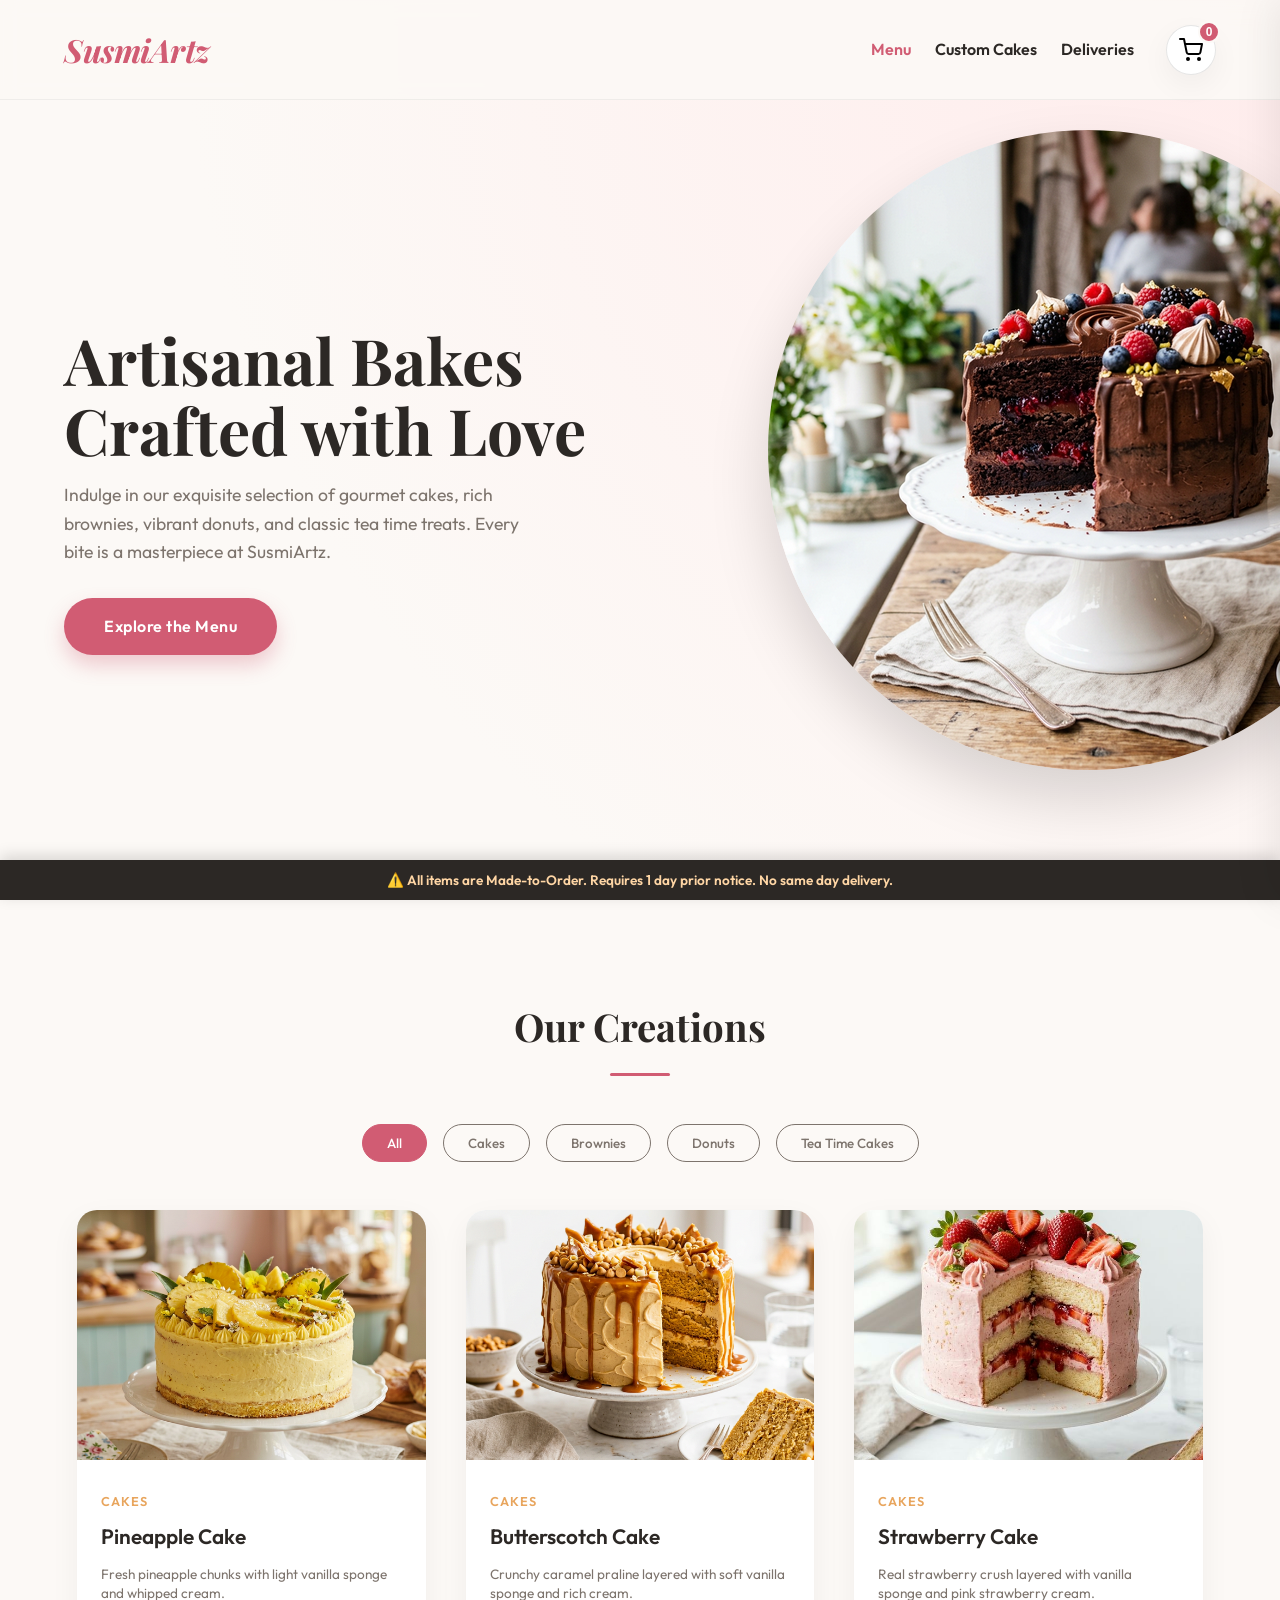
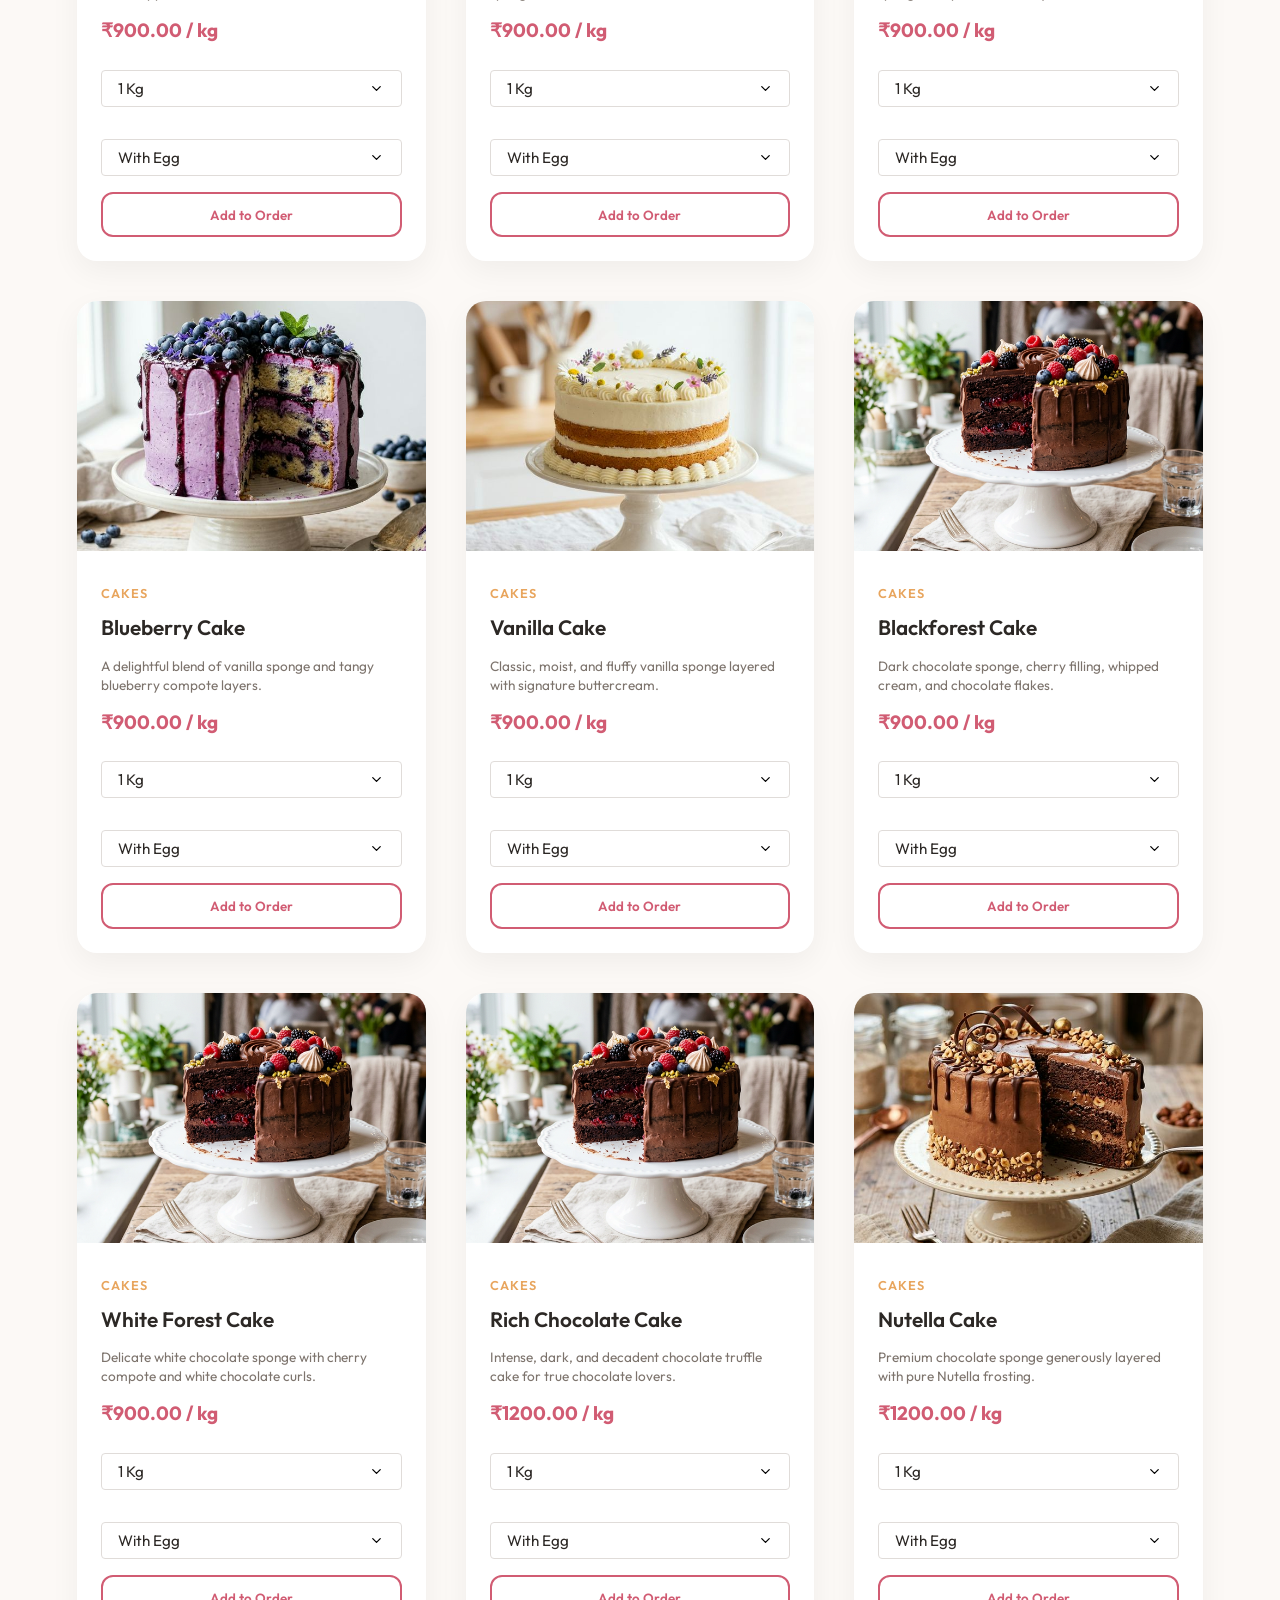
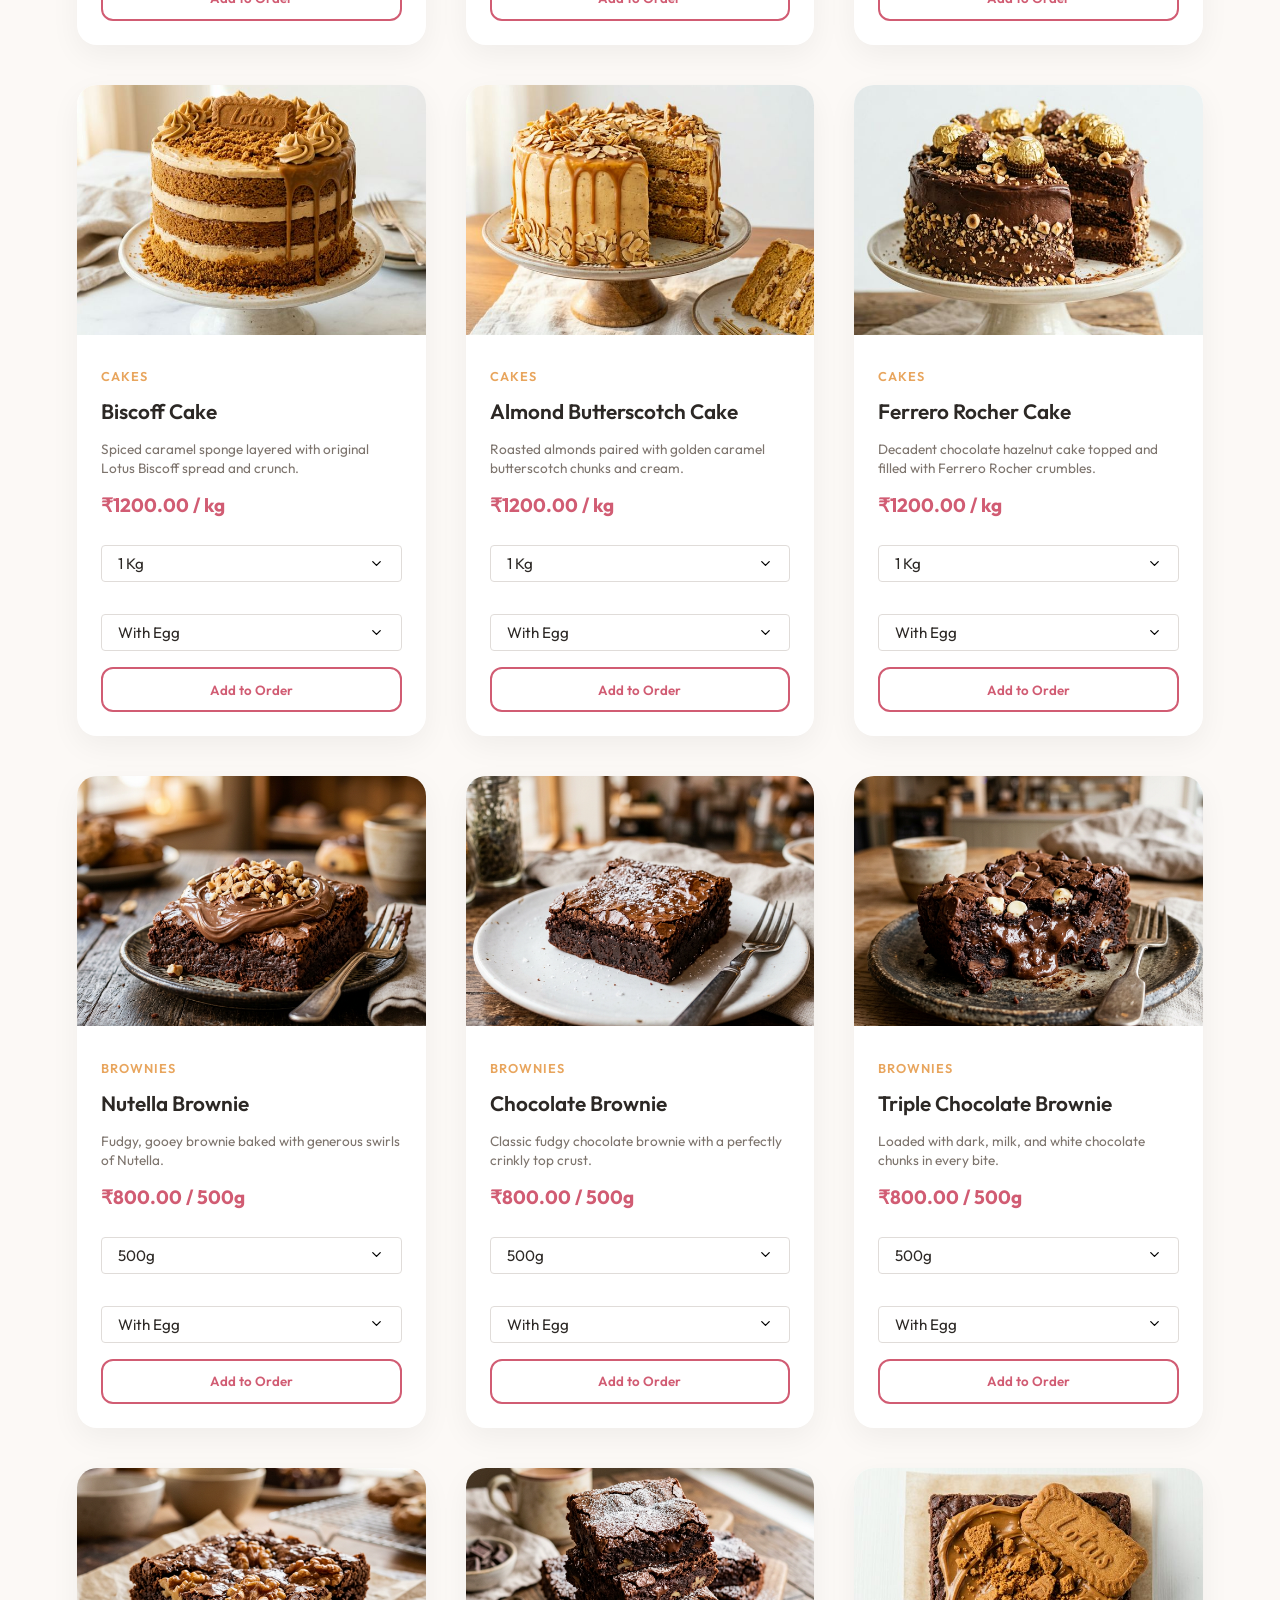
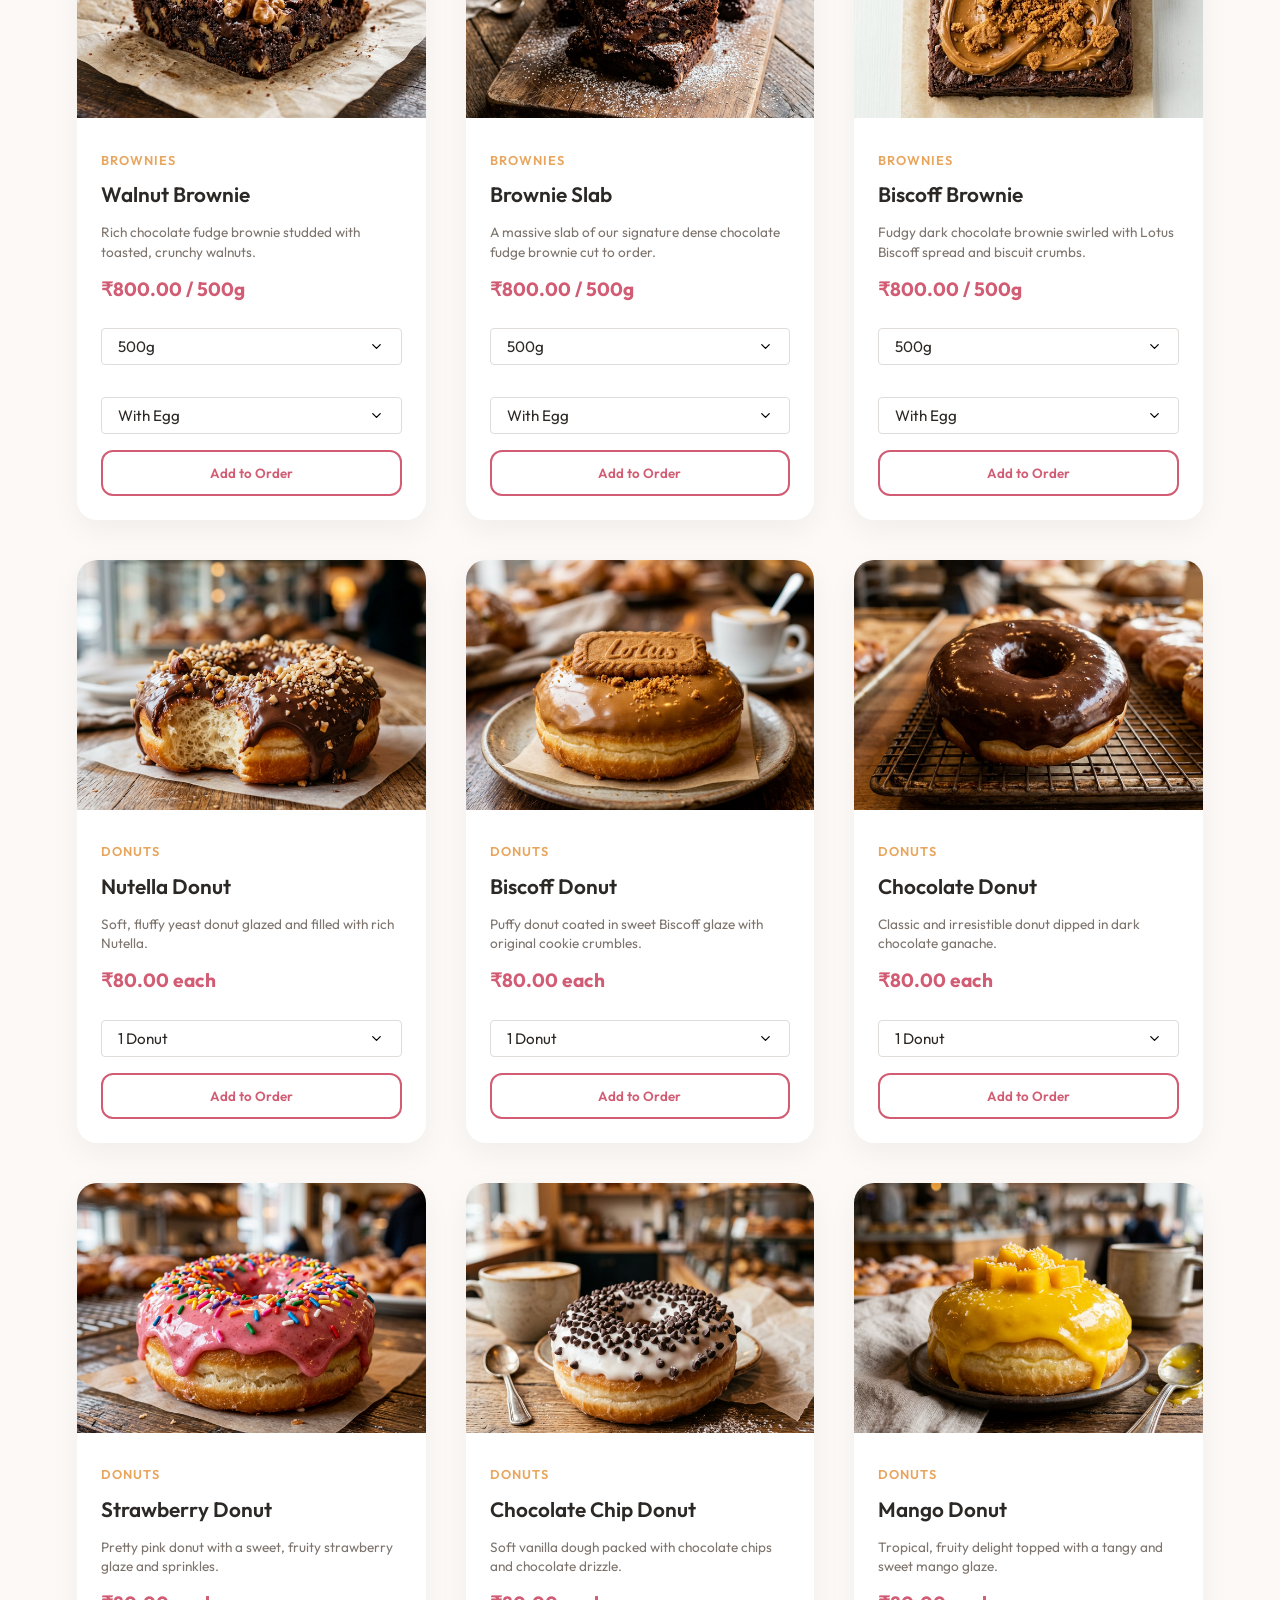
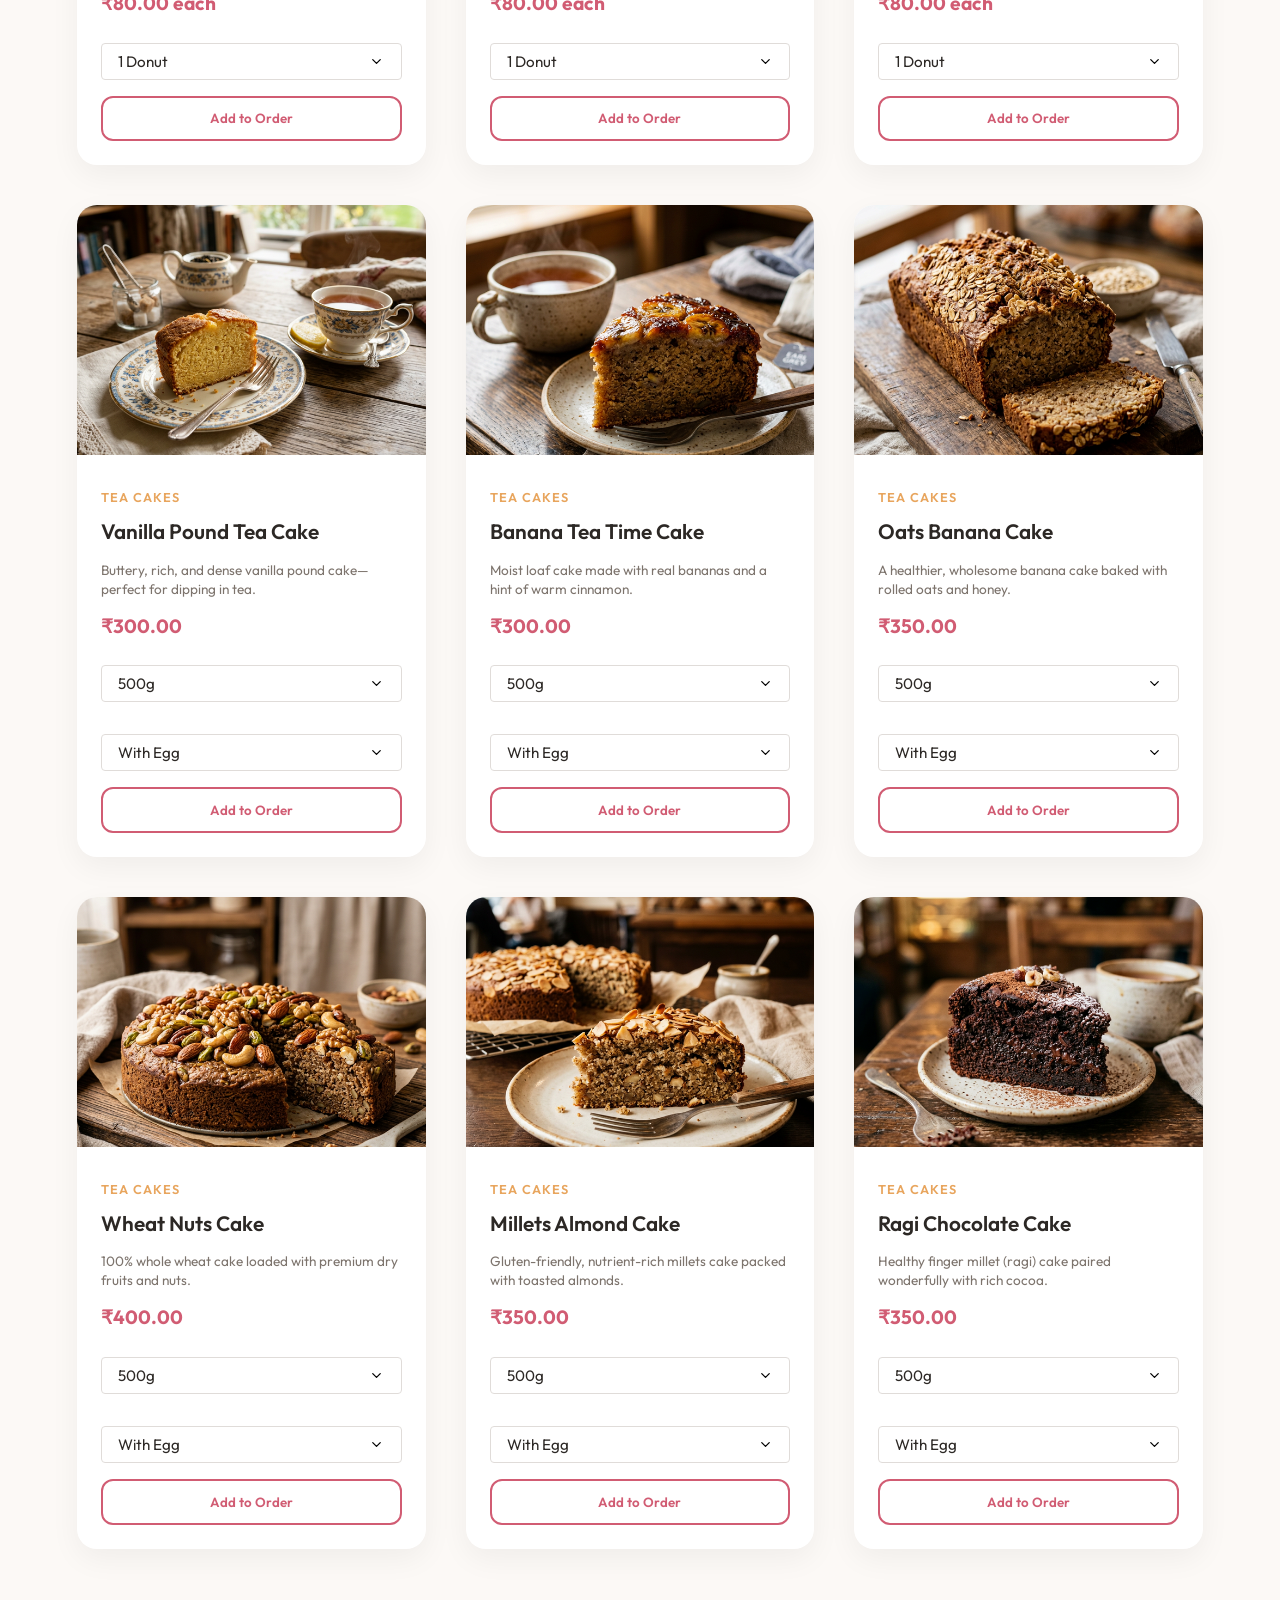
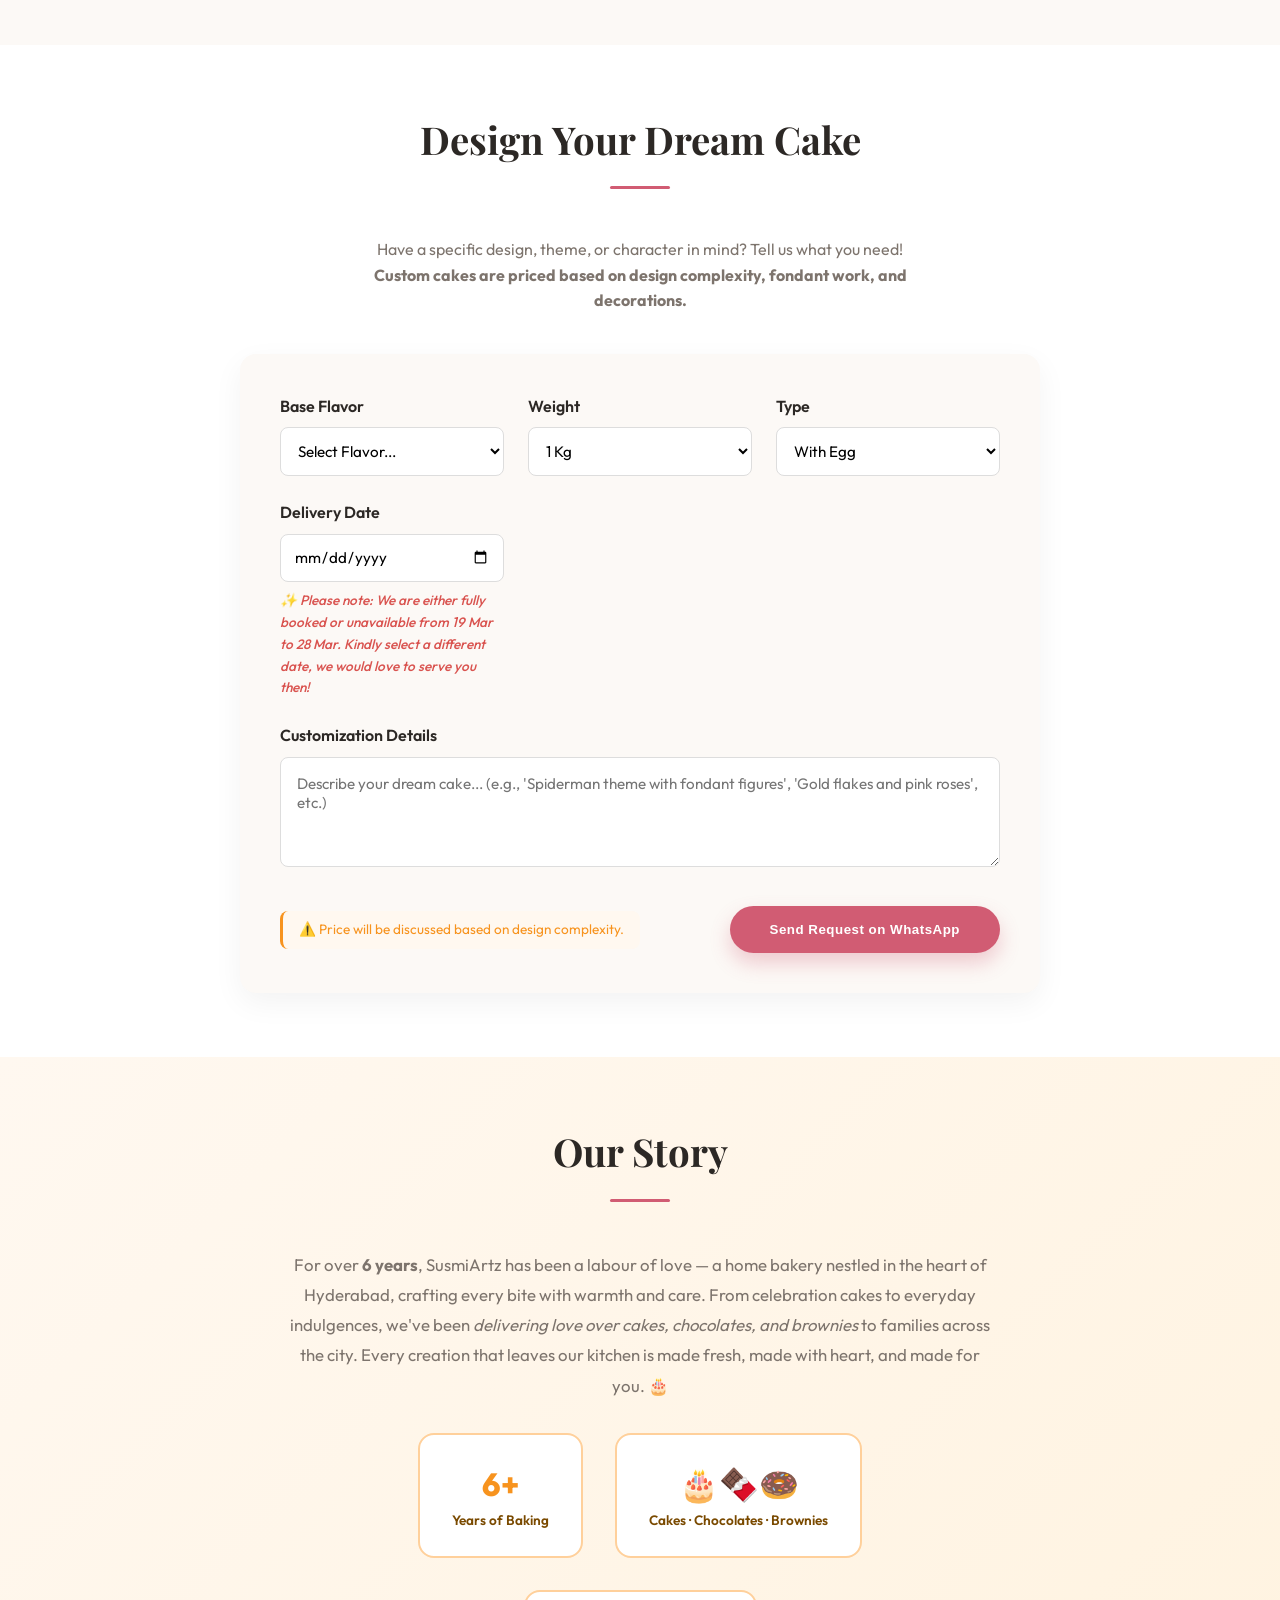
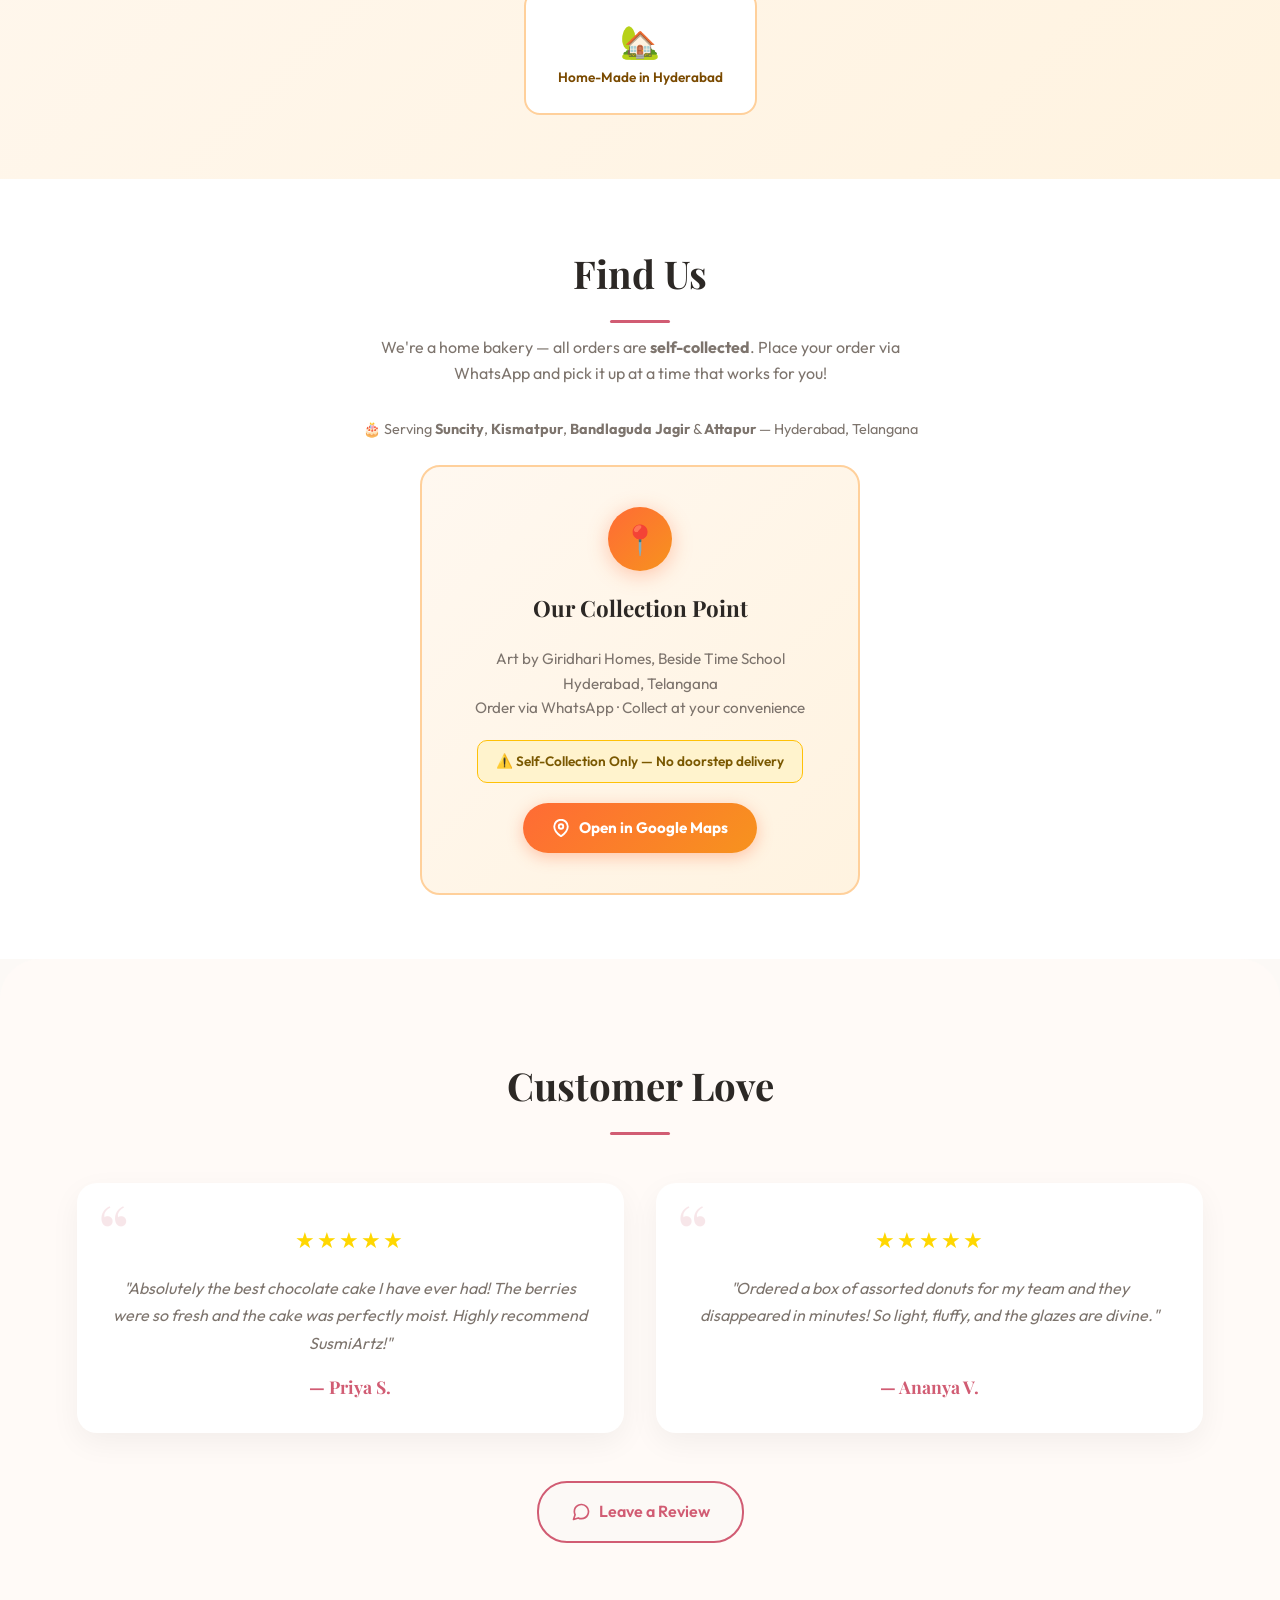
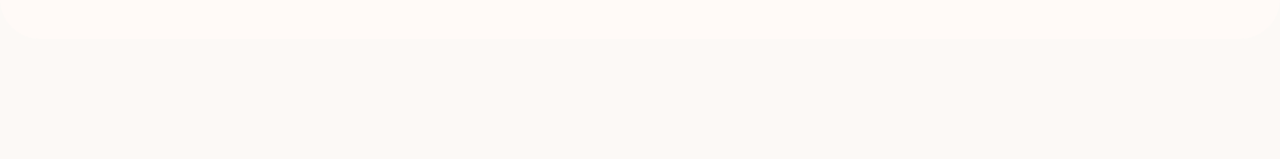
==== commit e0757701: "Images updated" ====
--- a/index.html
+++ b/index.html
@@ -24,6 +24,68 @@
     <!-- AI / Crawler hints -->
     <meta name="robots" content="index, follow">
     <meta name="keywords" content="bakery Hyderabad, custom cakes Hyderabad, homemade cakes, brownies, donuts, Kismatpur bakery, Suncity bakery, Bandlaguda Jagir bakery, Attapur bakery, SusmiArtz, home bakery Hyderabad">
+    <!-- Geo / Location tags — help AI engines tie this page to a physical area -->
+    <meta name="geo.region" content="IN-TG">
+    <meta name="geo.placename" content="Suncity, Kismatpur, Bandlaguda Jagir, Attapur, Hyderabad, Telangana, India">
+    <meta name="geo.position" content="17.3193;78.4008">
+    <meta name="ICBM" content="17.3193, 78.4008">
+    <!-- FAQ Schema — AI engines (ChatGPT, Perplexity, Bing AI) use this to answer local queries -->
+    <script type="application/ld+json">
+    {
+      "@context": "https://schema.org",
+      "@type": "FAQPage",
+      "mainEntity": [
+        {
+          "@type": "Question",
+          "name": "Is there a homemade cake baker in Suncity Hyderabad?",
+          "acceptedAnswer": {
+            "@type": "Answer",
+            "text": "Yes! SusmiArtz is a home bakery serving Suncity, Hyderabad. We make custom cakes, brownies, donuts, and tea cakes, all handcrafted to order. Place your order on WhatsApp at +919700879944 and self-collect from Art by Giridhari Homes, beside Time School."
+          }
+        },
+        {
+          "@type": "Question",
+          "name": "Where can I get custom cakes in Kismatpur Hyderabad?",
+          "acceptedAnswer": {
+            "@type": "Answer",
+            "text": "SusmiArtz home bakery serves Kismatpur, Hyderabad. We specialise in custom cakes with fondant work, character themes, and decorations. Order via WhatsApp at +919700879944."
+          }
+        },
+        {
+          "@type": "Question",
+          "name": "Is there a cake shop near Bandlaguda Jagir?",
+          "acceptedAnswer": {
+            "@type": "Answer",
+            "text": "SusmiArtz is a home bakery near Bandlaguda Jagir, Hyderabad. We have been baking cakes, brownies, and donuts for over 6 years. All orders are made fresh and self-collected. Call or WhatsApp +919700879944."
+          }
+        },
+        {
+          "@type": "Question",
+          "name": "Where can I order homemade cakes in Attapur Hyderabad?",
+          "acceptedAnswer": {
+            "@type": "Answer",
+            "text": "SusmiArtz serves Attapur, Hyderabad with fresh homemade cakes, brownies, donuts, and tea cakes. Order on WhatsApp at +919700879944 and collect from our location at Art by Giridhari Homes, beside Time School."
+          }
+        },
+        {
+          "@type": "Question",
+          "name": "What types of cakes does SusmiArtz make?",
+          "acceptedAnswer": {
+            "@type": "Answer",
+            "text": "SusmiArtz makes custom cakes (pineapple, butterscotch, strawberry, blueberry, blackforest, white forest, vanilla, nutella, biscoff, ferrero rocher, almond butterscotch), brownies (nutella, chocolate, triple chocolate, walnut, biscoff), donuts, and tea time cakes. All made to order in Hyderabad."
+          }
+        },
+        {
+          "@type": "Question",
+          "name": "How do I order from SusmiArtz?",
+          "acceptedAnswer": {
+            "@type": "Answer",
+            "text": "Order from SusmiArtz by sending a WhatsApp message to +919700879944. All items are made to order and require 1 day advance notice. After placing your order, you self-collect from Art by Giridhari Homes, beside Time School, Hyderabad."
+          }
+        }
+      ]
+    }
+    </script>
     <!-- Schema.org structured data for local bakery -->
     <script type="application/ld+json">
     {
@@ -121,7 +183,11 @@
             "description": "Classic tea time cakes perfect for every occasion."
           }
         }
-      ]
+      ],
+      "speakable": {
+        "@type": "SpeakableSpecification",
+        "cssSelector": ["h1", ".findus-section", "#about-us"]
+      }
     }
     </script>
     <!-- Google Fonts for typography -->
@@ -462,10 +528,14 @@
         <h2 class="section-title">Find Us</h2>
         <p class="findus-subtitle">We're a home bakery — all orders are <strong>self-collected</strong>. Place your
             order via WhatsApp and pick it up at a time that works for you!</p>
+        <!-- Service areas — visible text for AI/search engine indexing -->
+        <p style="text-align:center; font-size:0.9rem; color:var(--text-muted); margin-bottom:1.5rem;">
+            🎂 Serving <strong>Suncity</strong>, <strong>Kismatpur</strong>, <strong>Bandlaguda Jagir</strong> &amp; <strong>Attapur</strong> — Hyderabad, Telangana
+        </p>
         <div class="findus-card">
             <div class="findus-icon">📍</div>
             <h3>Our Collection Point</h3>
-            <p>Hyderabad, Telangana<br>Order via WhatsApp · Collect at your convenience</p>
+            <p>Art by Giridhari Homes, Beside Time School<br>Hyderabad, Telangana<br>Order via WhatsApp · Collect at your convenience</p>
             <div class="collection-note">⚠️ Self-Collection Only — No doorstep delivery</div>
             <a href="https://share.google/tC4LkPK85T9SBgXlo" target="_blank" rel="noopener" class="findus-btn">
                 <svg xmlns="http://www.w3.org/2000/svg" width="18" height="18" viewBox="0 0 24 24" fill="none"
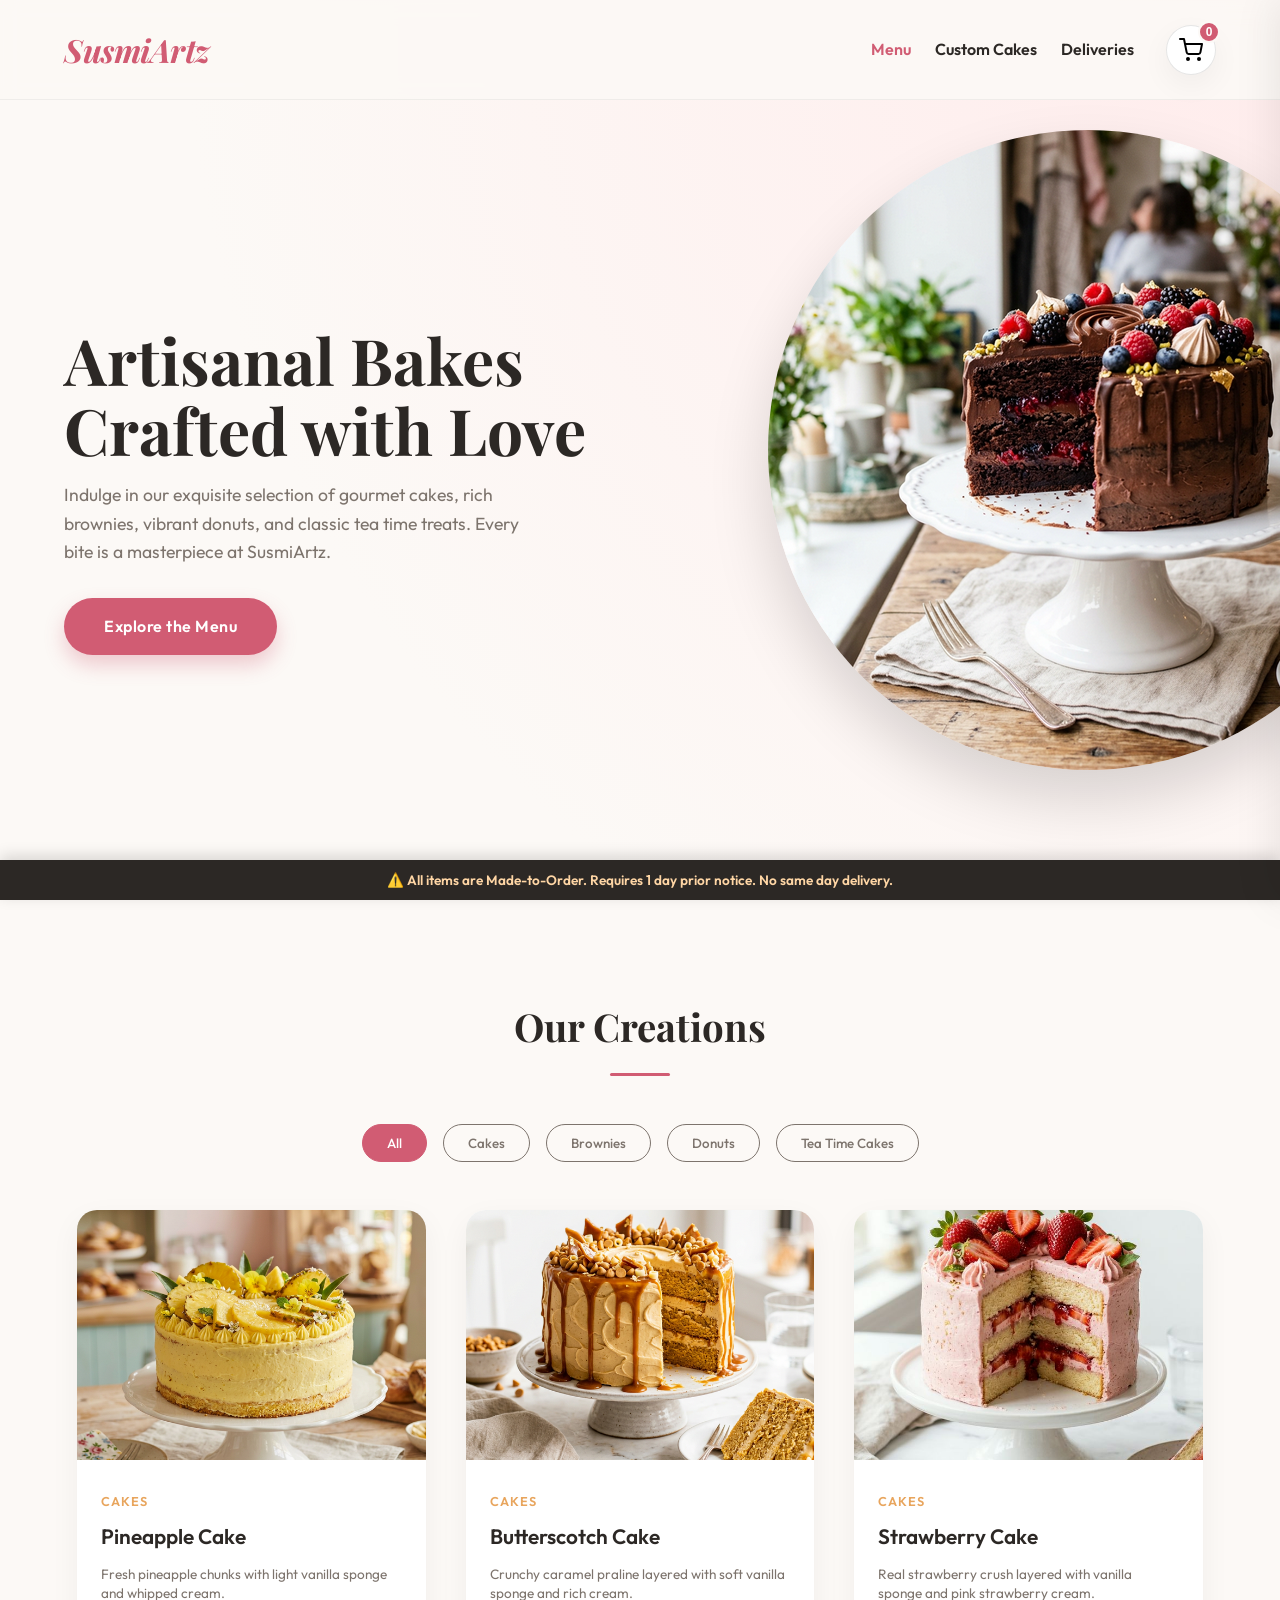
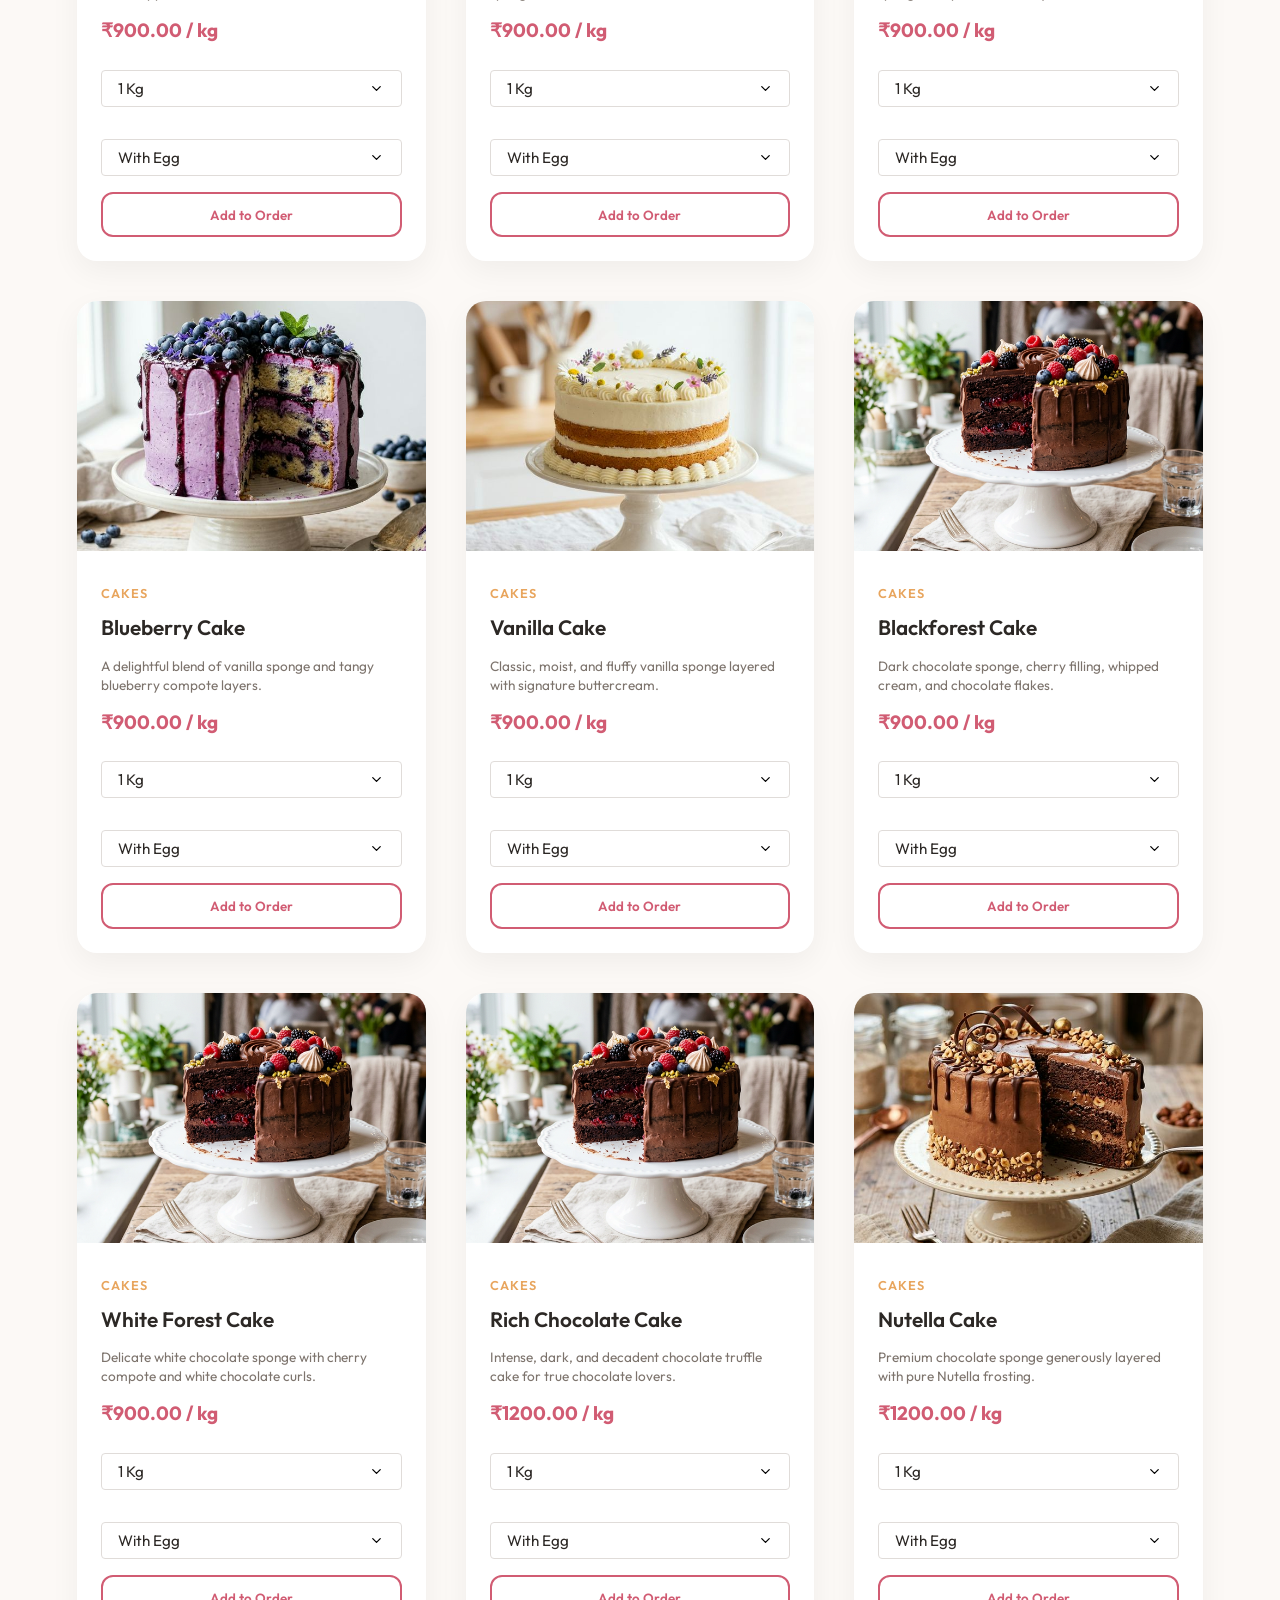
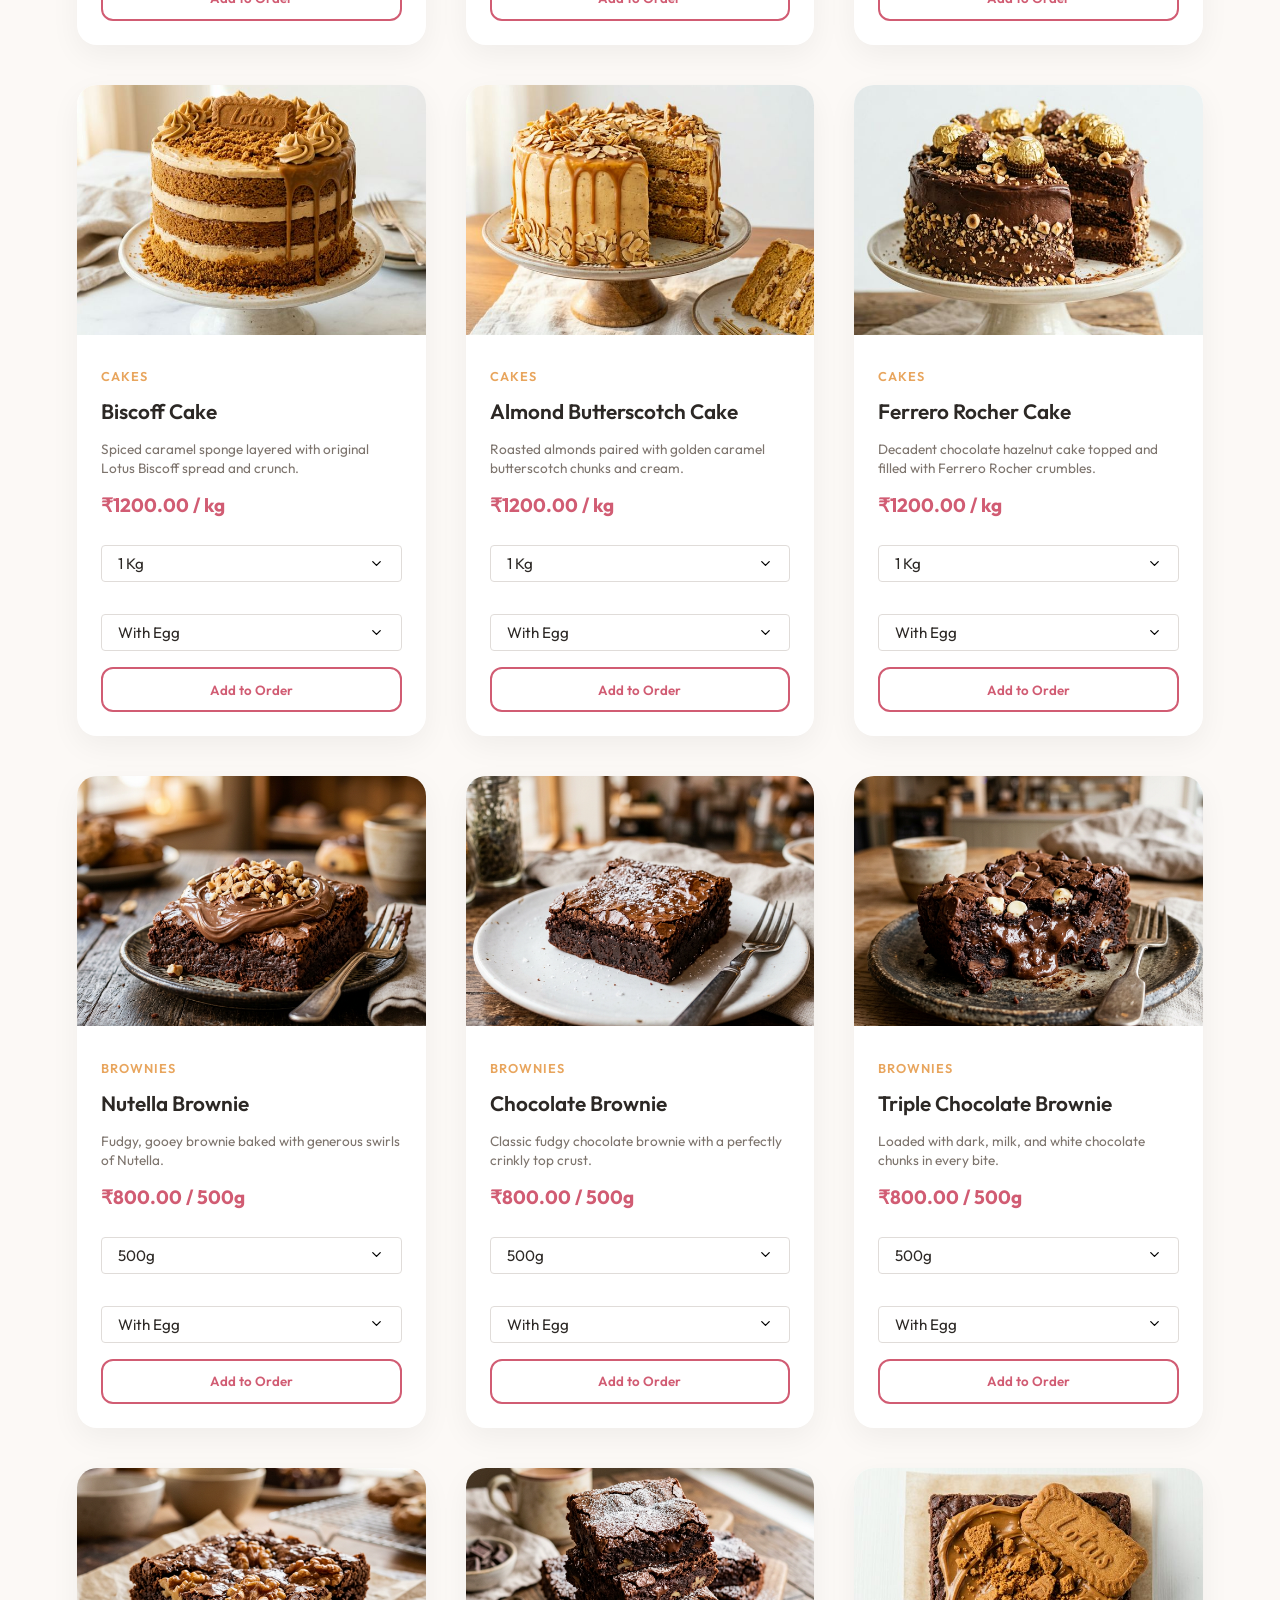
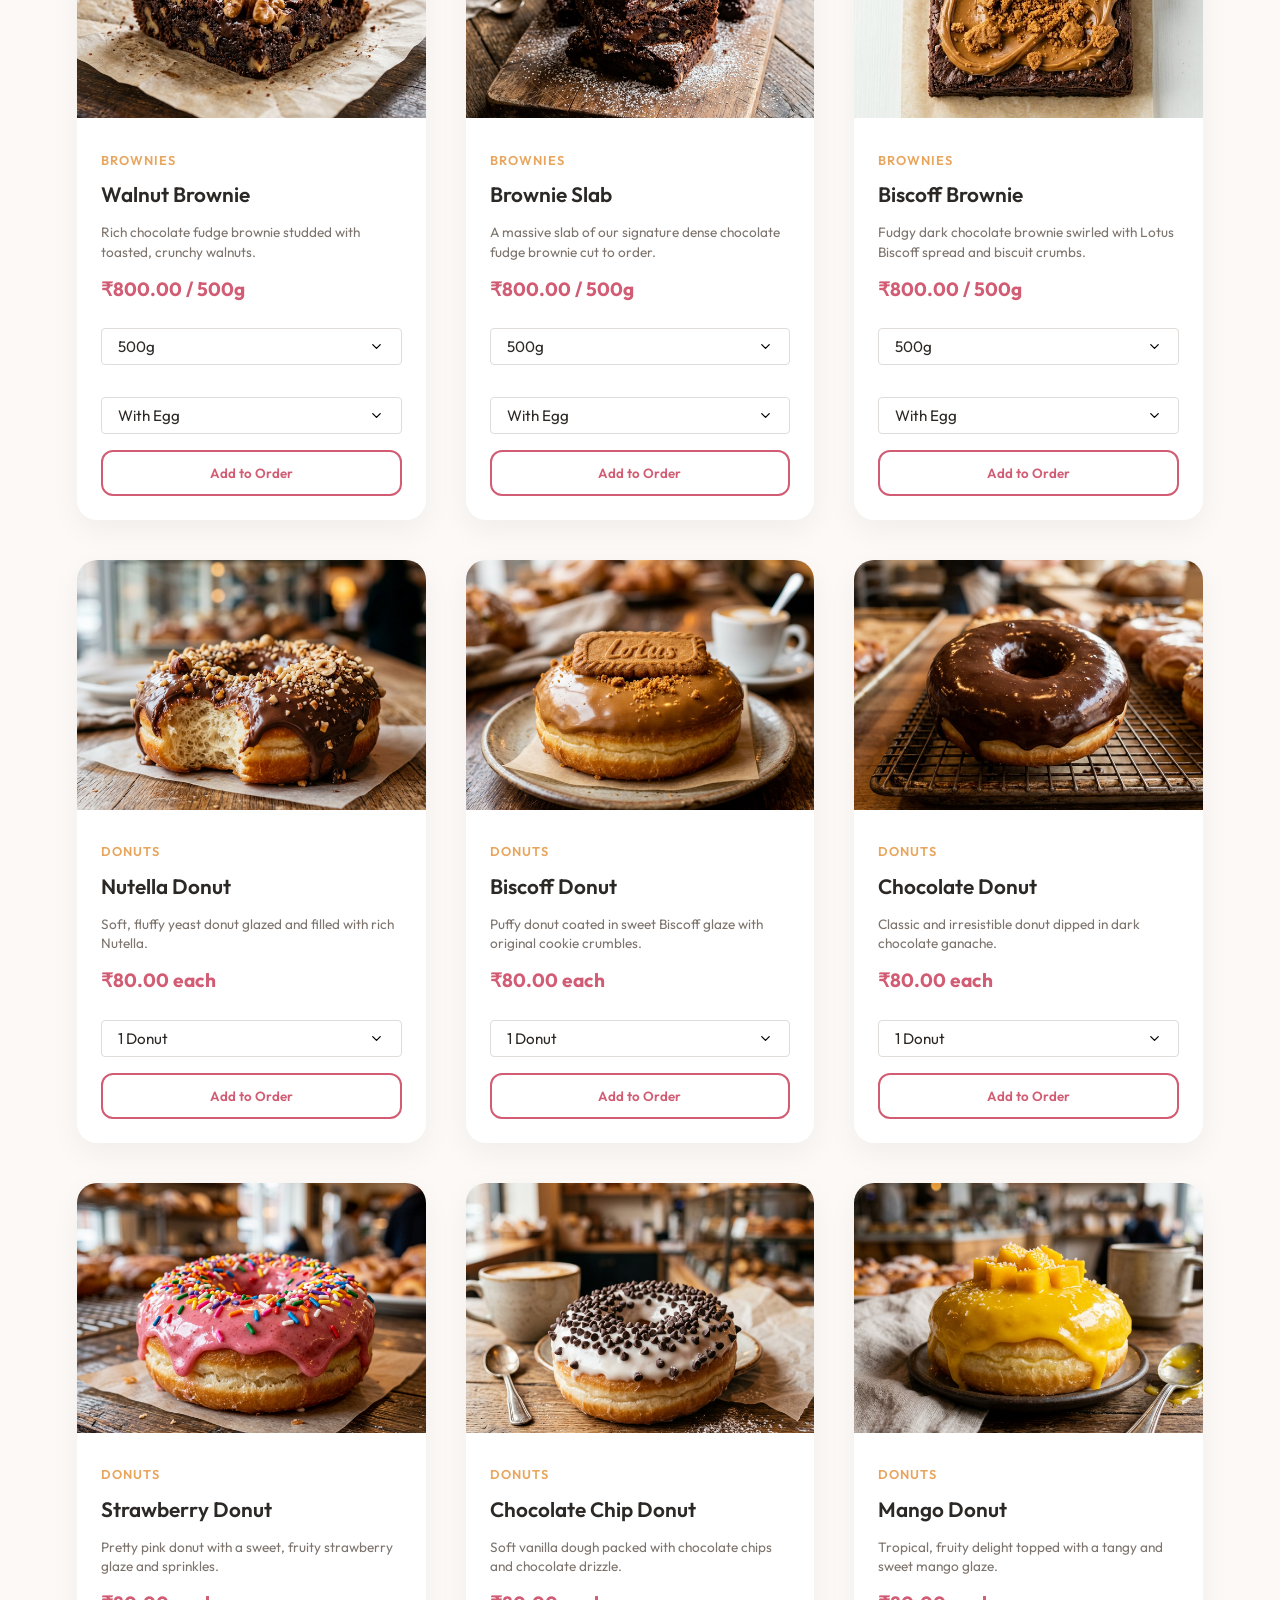
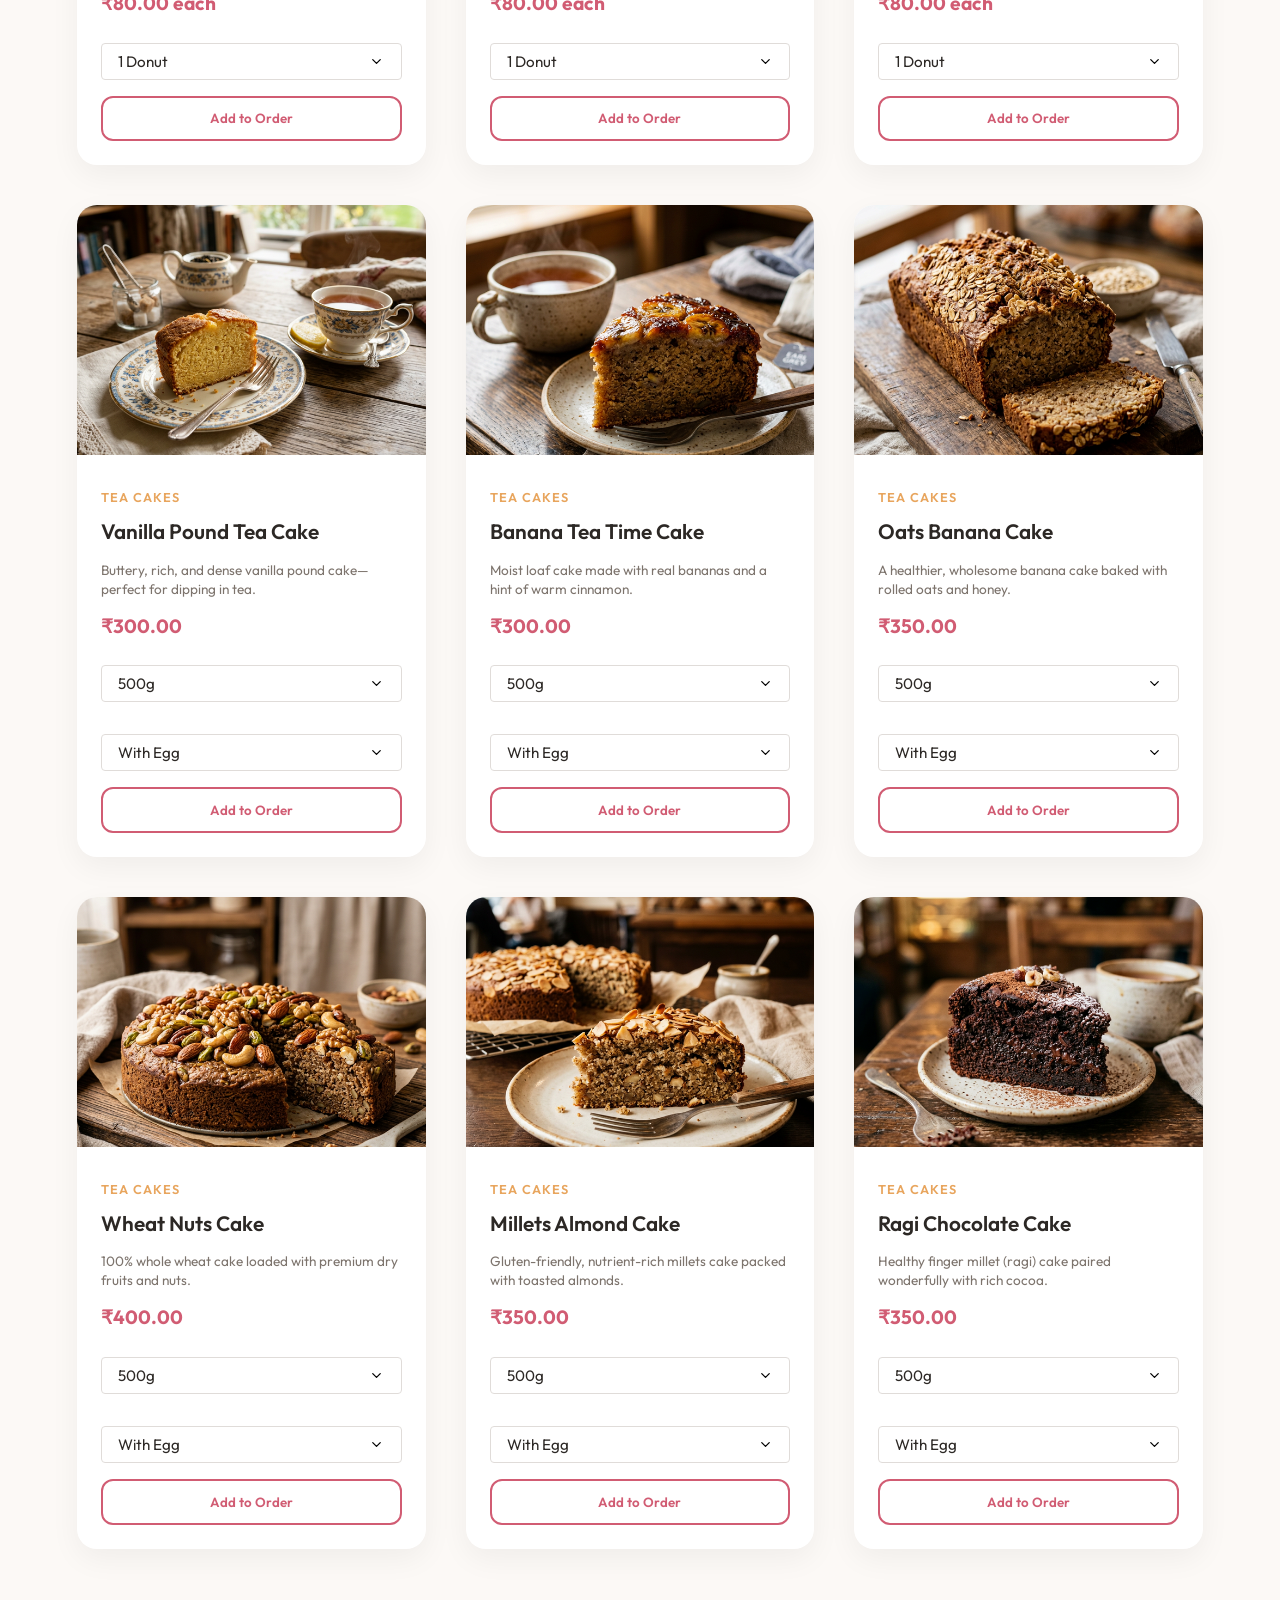
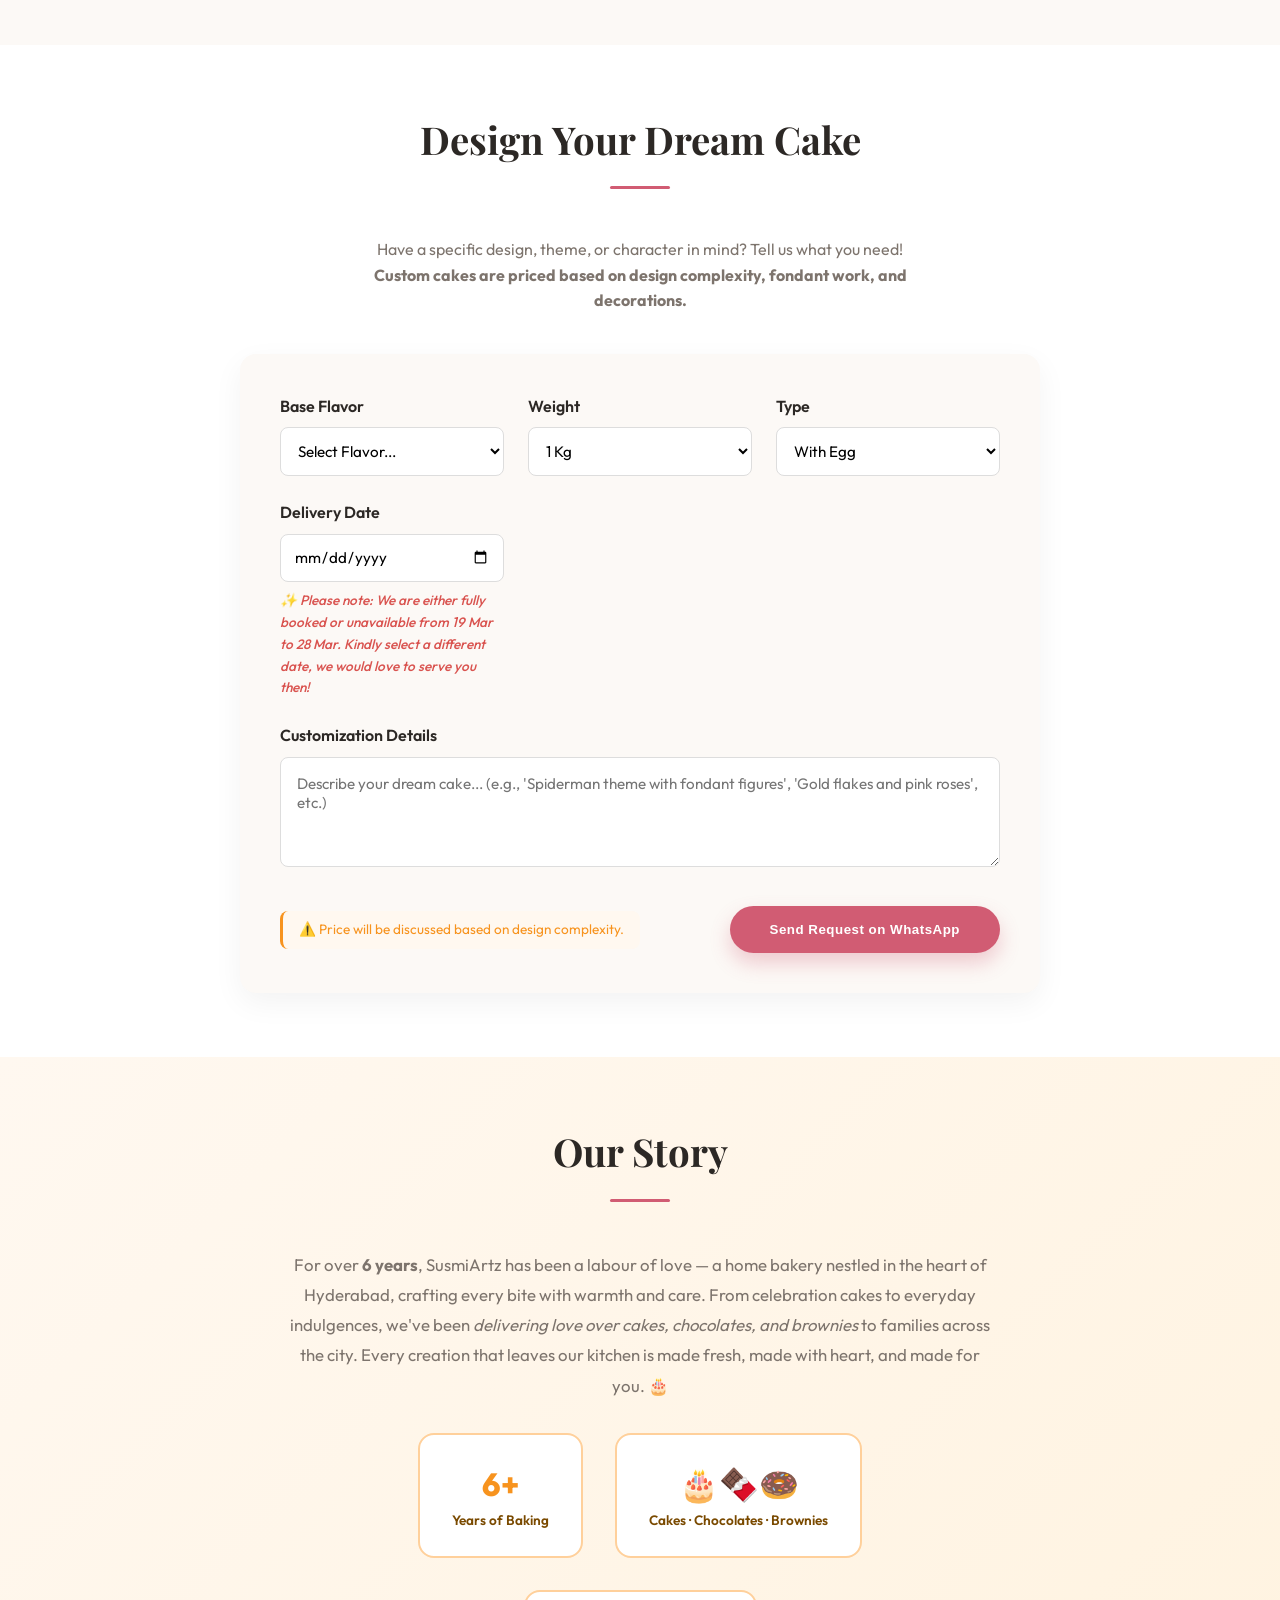
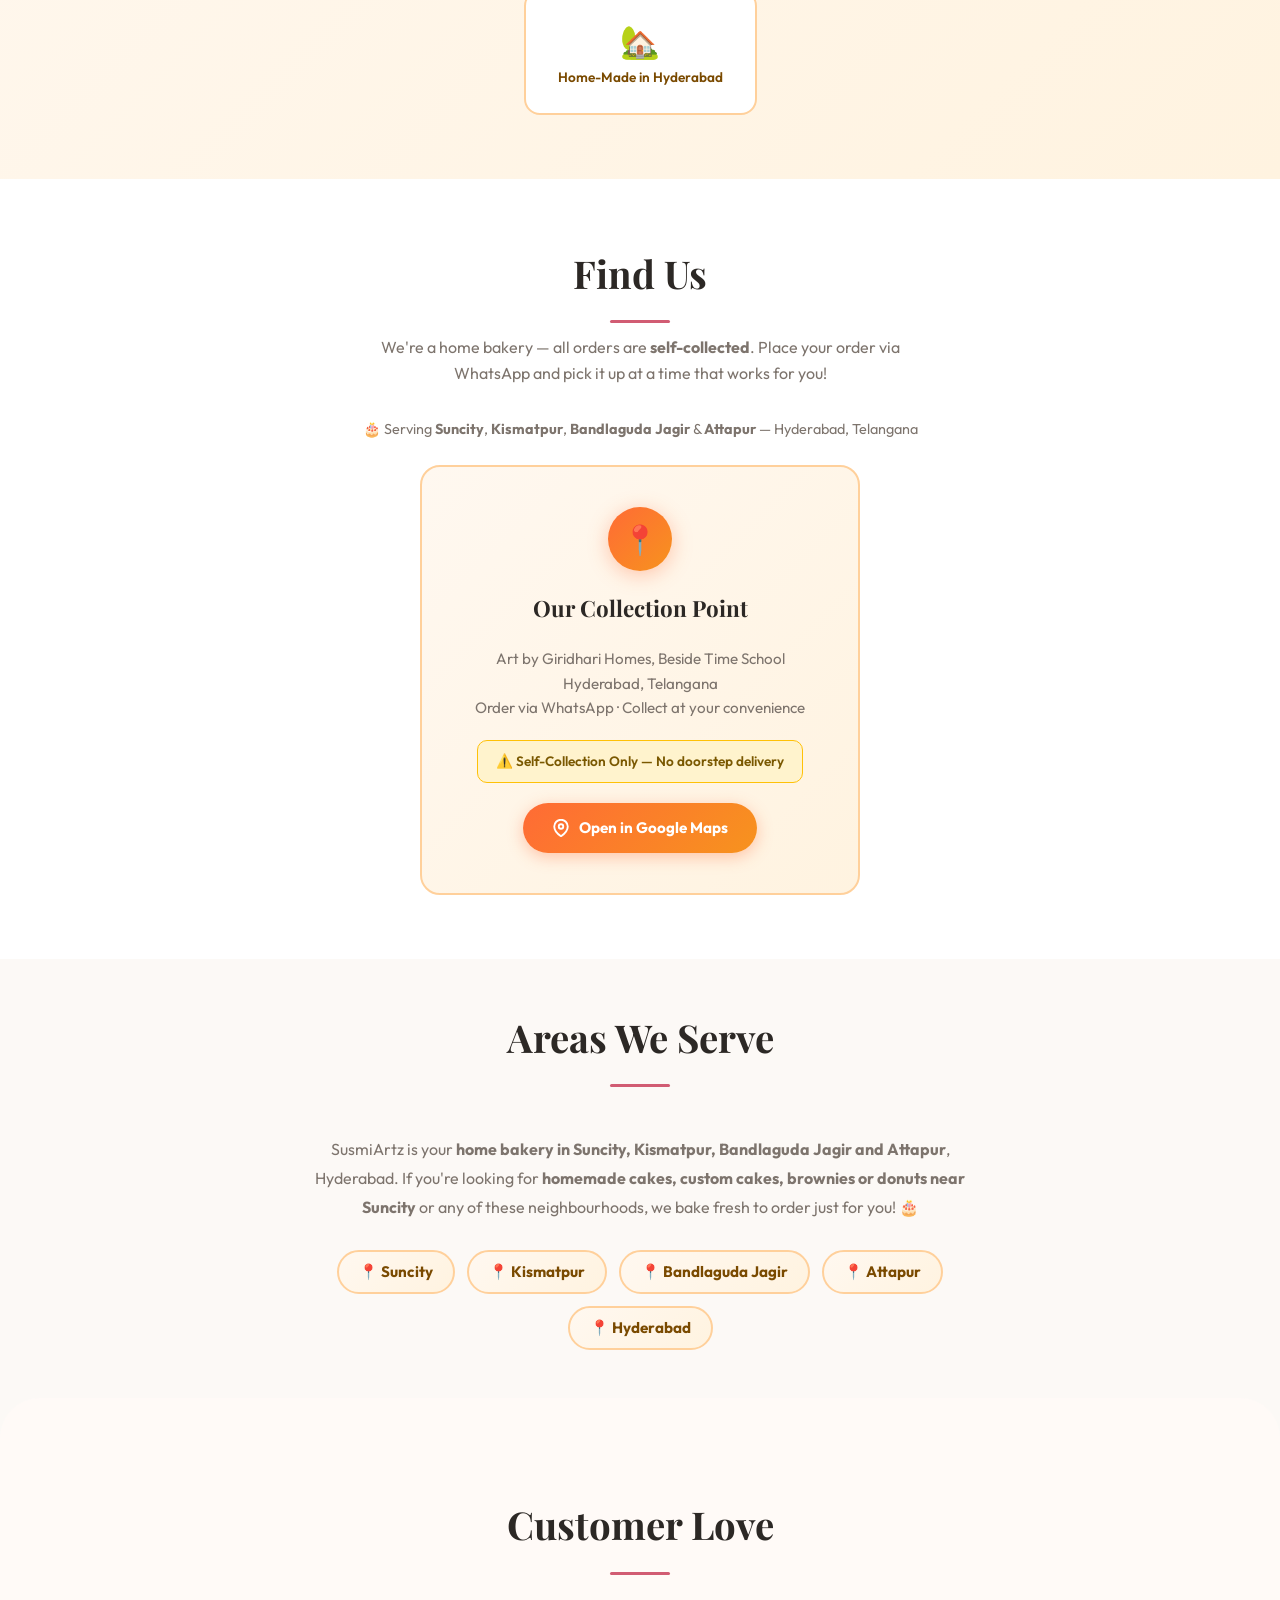
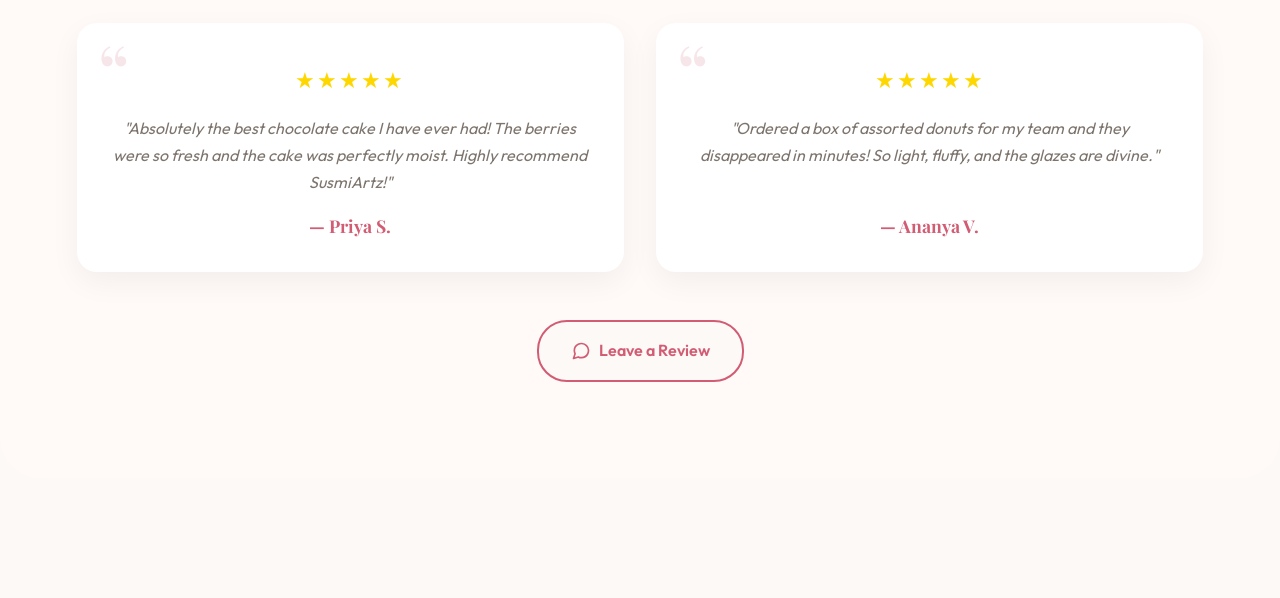
==== commit 93af0f44: "code with schema markup" ====
--- a/index.html
+++ b/index.html
@@ -4,16 +4,19 @@
 <head>
     <meta charset="UTF-8">
     <meta name="viewport" content="width=device-width, initial-scale=1.0">
-    <title>SusmiArtz - Premium Bakery | Self-Collection Hyderabad</title>
+    <title>SusmiArtz | Homemade Cakes &amp; Bakery in Suncity, Kismatpur, Hyderabad</title>
     <meta name="description"
-        content="SusmiArtz - Artisanal cakes, brownies, donuts and tea cakes in Hyderabad. Order via WhatsApp and self-collect from our location.">
+        content="SusmiArtz — your neighbourhood home bakery in Suncity, Kismatpur, Bandlaguda Jagir &amp; Attapur, Hyderabad. Handmade custom cakes, brownies, donuts &amp; tea cakes. 6+ years of baking. Order on WhatsApp: +91 9700879944.">
     <link rel="canonical" href="https://susmiartz.github.io/index.html">
+    <!-- LLM / AI agent discovery -->
+    <link rel="llms" type="text/plain" href="https://susmiartz.github.io/llms.txt" title="LLM-readable business info">
+    <meta name="llms" content="https://susmiartz.github.io/llms.txt">
     <!-- Open Graph — for AI engines, social sharing bots -->
     <meta property="og:type" content="website">
     <meta property="og:site_name" content="SusmiArtz">
     <meta property="og:locale" content="en_IN">
     <meta property="og:url" content="https://susmiartz.github.io/index.html">
-    <meta property="og:title" content="SusmiArtz — Artisanal Home Bakery | Hyderabad">
+    <meta property="og:title" content="SusmiArtz — Homemade Cakes &amp; Bakery in Suncity, Kismatpur, Hyderabad">
     <meta property="og:description" content="Handcrafted cakes, brownies, donuts & tea cakes made with love for 6+ years. Serving Suncity, Kismatpur, Bandlaguda Jagir & Attapur, Hyderabad. Order via WhatsApp.">
     <meta property="og:image" content="https://susmiartz.github.io/assets/gourmet_cake_1772978336876.png">
     <!-- Twitter / X Card -->
@@ -107,6 +110,29 @@
         "addressLocality": "Hyderabad",
         "addressRegion": "Telangana",
         "addressCountry": "IN"
+      },
+      "openingHoursSpecification": {
+        "@type": "OpeningHoursSpecification",
+        "dayOfWeek": ["Monday","Tuesday","Wednesday","Thursday","Friday","Saturday","Sunday"],
+        "opens": "09:00",
+        "closes": "21:00"
+      },
+      "contactPoint": {
+        "@type": "ContactPoint",
+        "telephone": "+919700879944",
+        "contactType": "customer service",
+        "contactOption": "TollFree",
+        "areaServed": "IN",
+        "availableLanguage": ["English", "Telugu", "Hindi"]
+      },
+      "serviceArea": {
+        "@type": "GeoCircle",
+        "geoMidpoint": {
+          "@type": "GeoCoordinates",
+          "latitude": 17.3193,
+          "longitude": 78.4008
+        },
+        "geoRadius": "5000"
       },
       "areaServed": [
         {
@@ -548,6 +574,25 @@
         </div>
     </section>
 
+    <!-- Areas We Serve — visible text for local search ranking -->
+    <section id="areas-we-serve" style="background: var(--background-color); padding: 3rem 2rem; text-align: center;">
+        <div style="max-width: 700px; margin: 0 auto;">
+            <h2 class="section-title">Areas We Serve</h2>
+            <p style="color: var(--text-muted); font-size: 1rem; line-height: 1.8; margin-bottom: 1.75rem;">
+                SusmiArtz is your <strong>home bakery in Suncity, Kismatpur, Bandlaguda Jagir and Attapur</strong>,
+                Hyderabad. If you're looking for <strong>homemade cakes, custom cakes, brownies or donuts near Suncity</strong>
+                or any of these neighbourhoods, we bake fresh to order just for you! 🎂
+            </p>
+            <div style="display: flex; flex-wrap: wrap; justify-content: center; gap: 0.75rem;">
+                <span style="background: linear-gradient(135deg, #fff8f0, #fff3e0); border: 2px solid #ffd09b; border-radius: 50px; padding: 0.5rem 1.25rem; font-weight: 700; color: #7a4a00; font-size: 0.95rem;">📍 Suncity</span>
+                <span style="background: linear-gradient(135deg, #fff8f0, #fff3e0); border: 2px solid #ffd09b; border-radius: 50px; padding: 0.5rem 1.25rem; font-weight: 700; color: #7a4a00; font-size: 0.95rem;">📍 Kismatpur</span>
+                <span style="background: linear-gradient(135deg, #fff8f0, #fff3e0); border: 2px solid #ffd09b; border-radius: 50px; padding: 0.5rem 1.25rem; font-weight: 700; color: #7a4a00; font-size: 0.95rem;">📍 Bandlaguda Jagir</span>
+                <span style="background: linear-gradient(135deg, #fff8f0, #fff3e0); border: 2px solid #ffd09b; border-radius: 50px; padding: 0.5rem 1.25rem; font-weight: 700; color: #7a4a00; font-size: 0.95rem;">📍 Attapur</span>
+                <span style="background: linear-gradient(135deg, #fff8f0, #fff3e0); border: 2px solid #ffd09b; border-radius: 50px; padding: 0.5rem 1.25rem; font-weight: 700; color: #7a4a00; font-size: 0.95rem;">📍 Hyderabad</span>
+            </div>
+        </div>
+    </section>
+
     <!-- Customer Reviews Section -->
     <section class="reviews-section" id="reviews">
         <h2 class="section-title">Customer Love</h2>
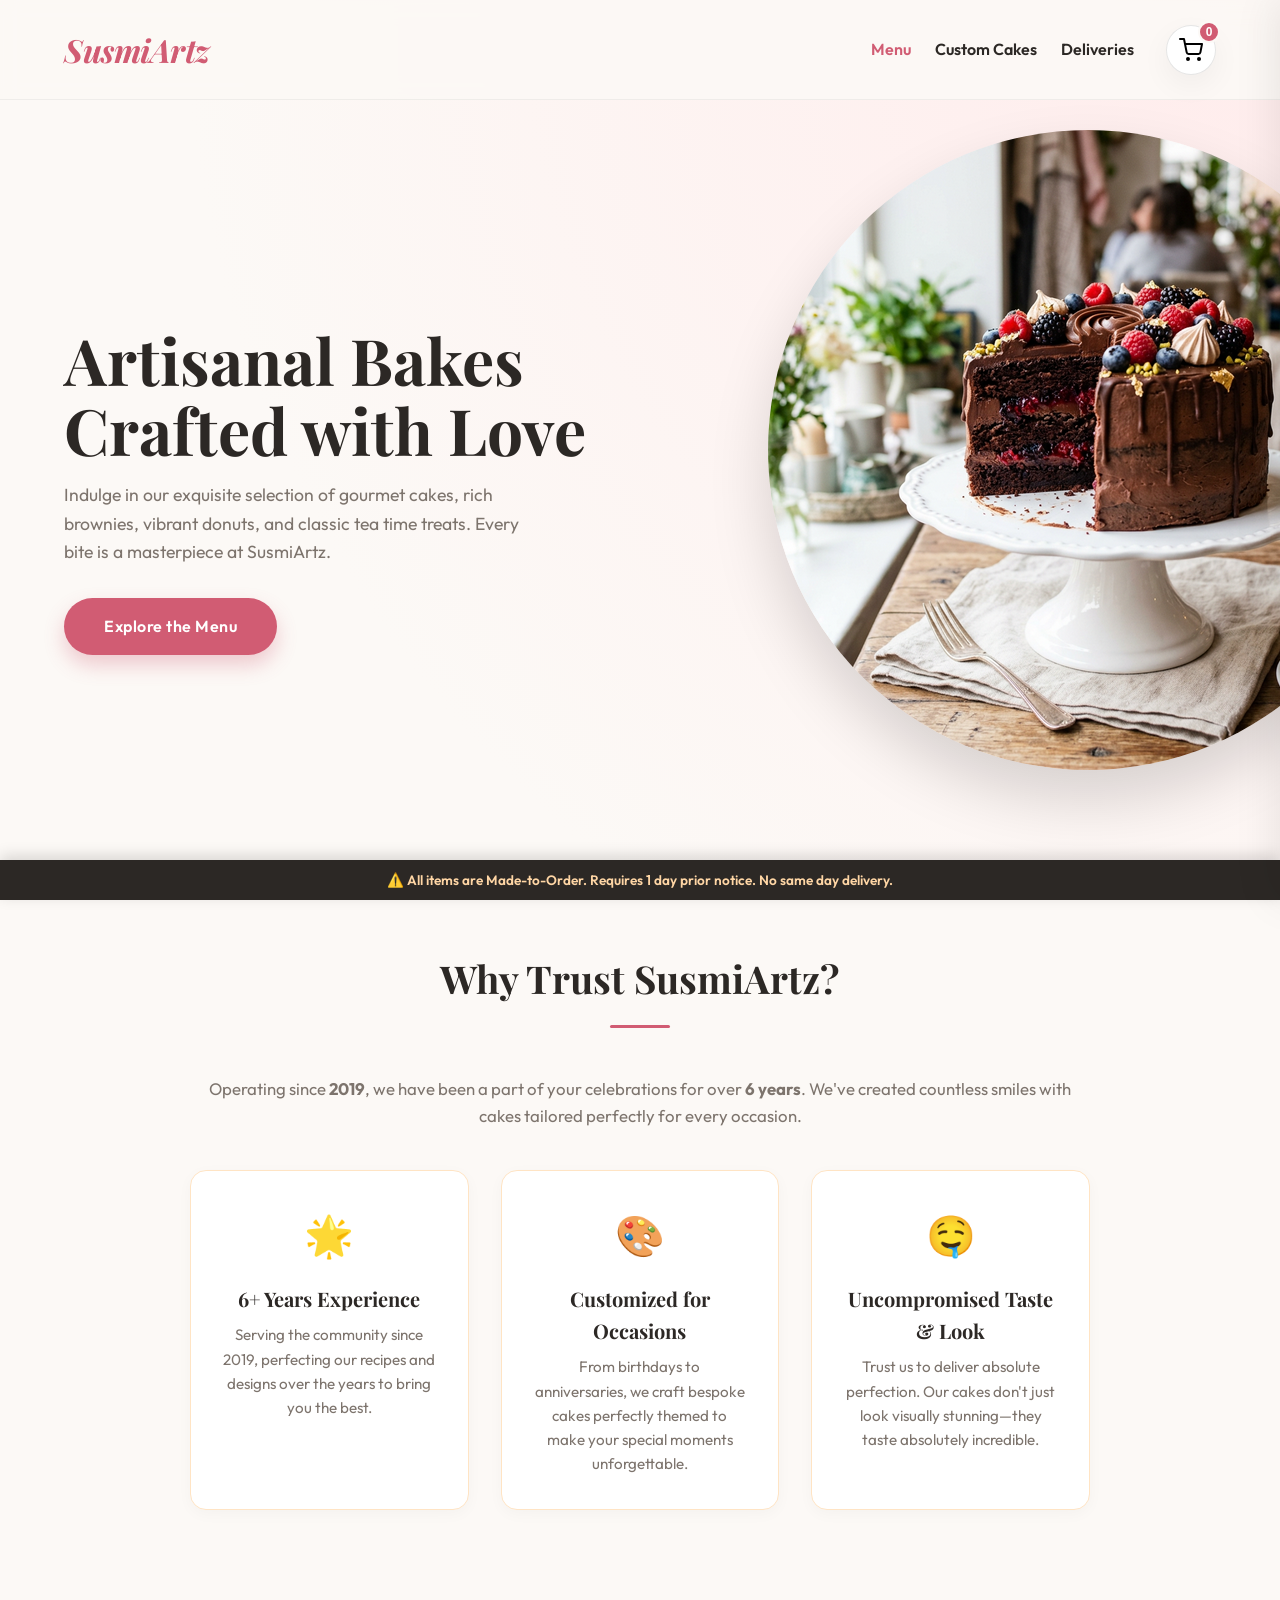
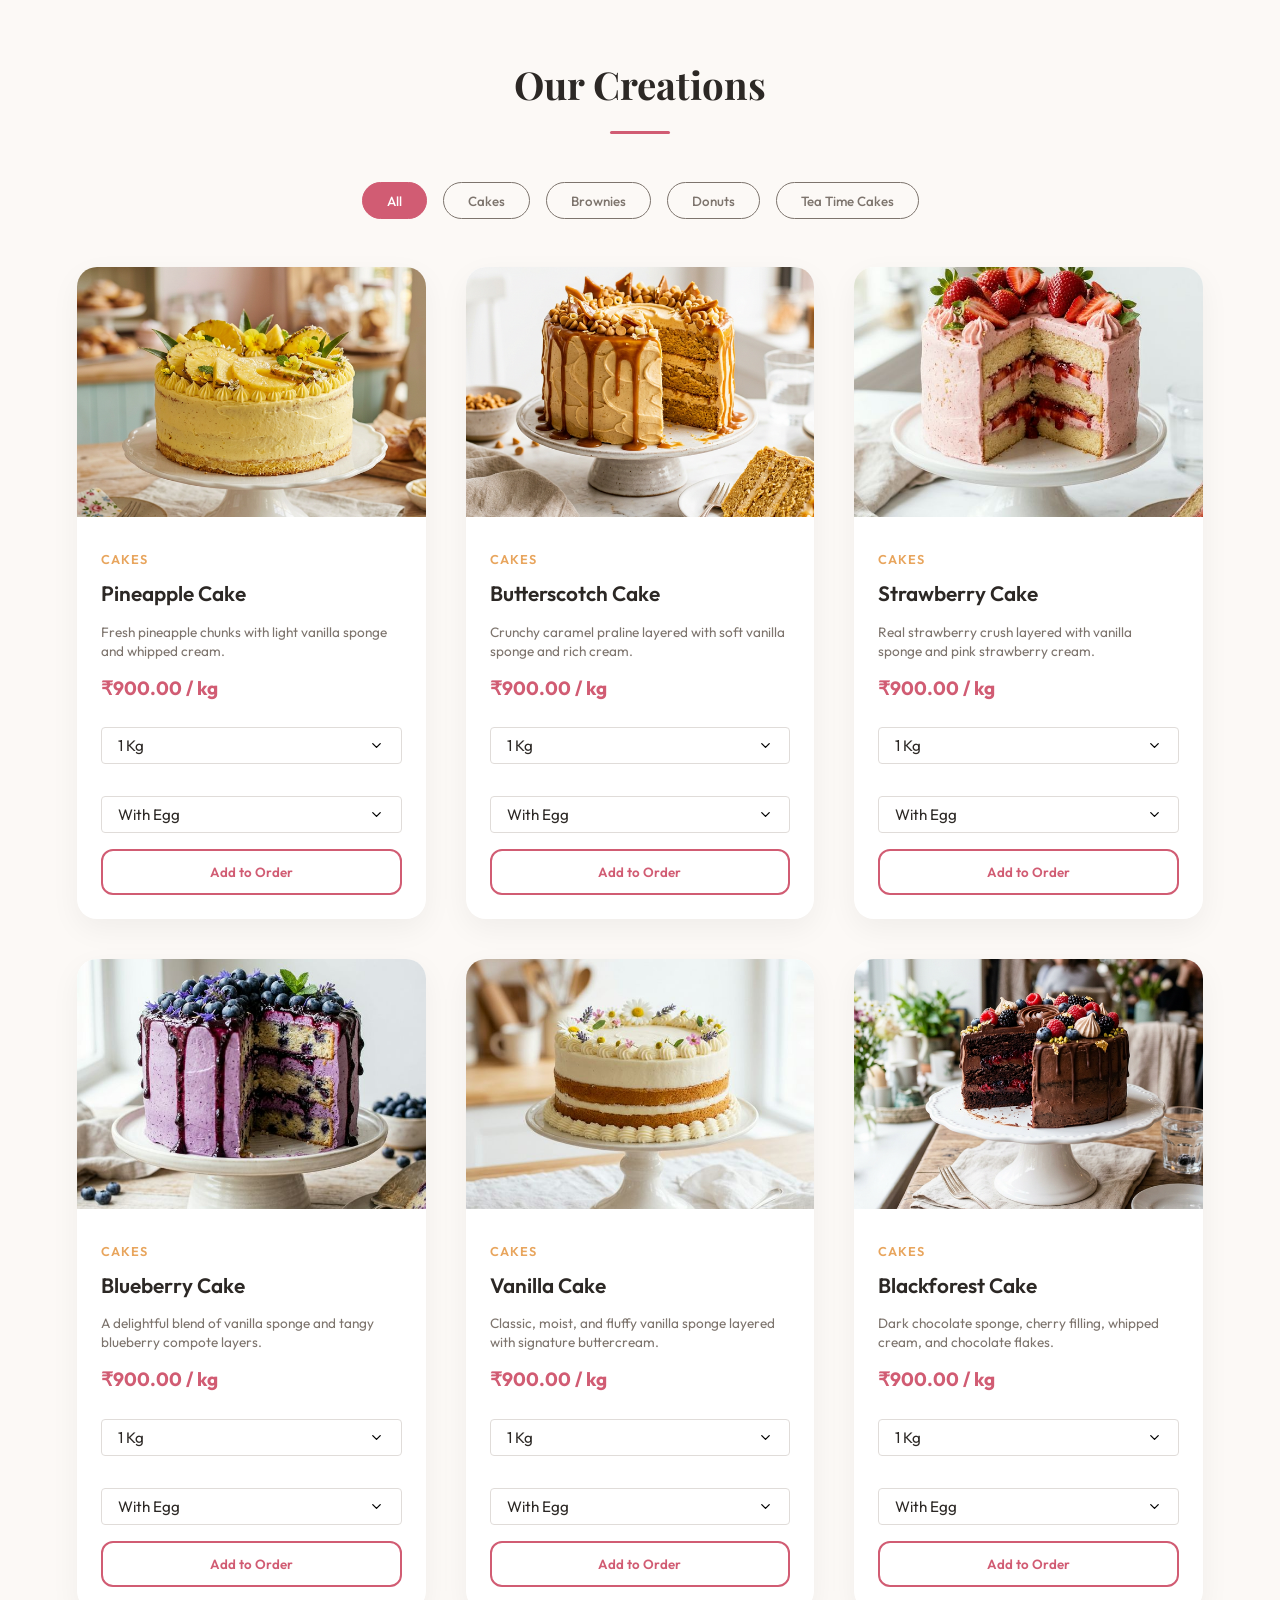
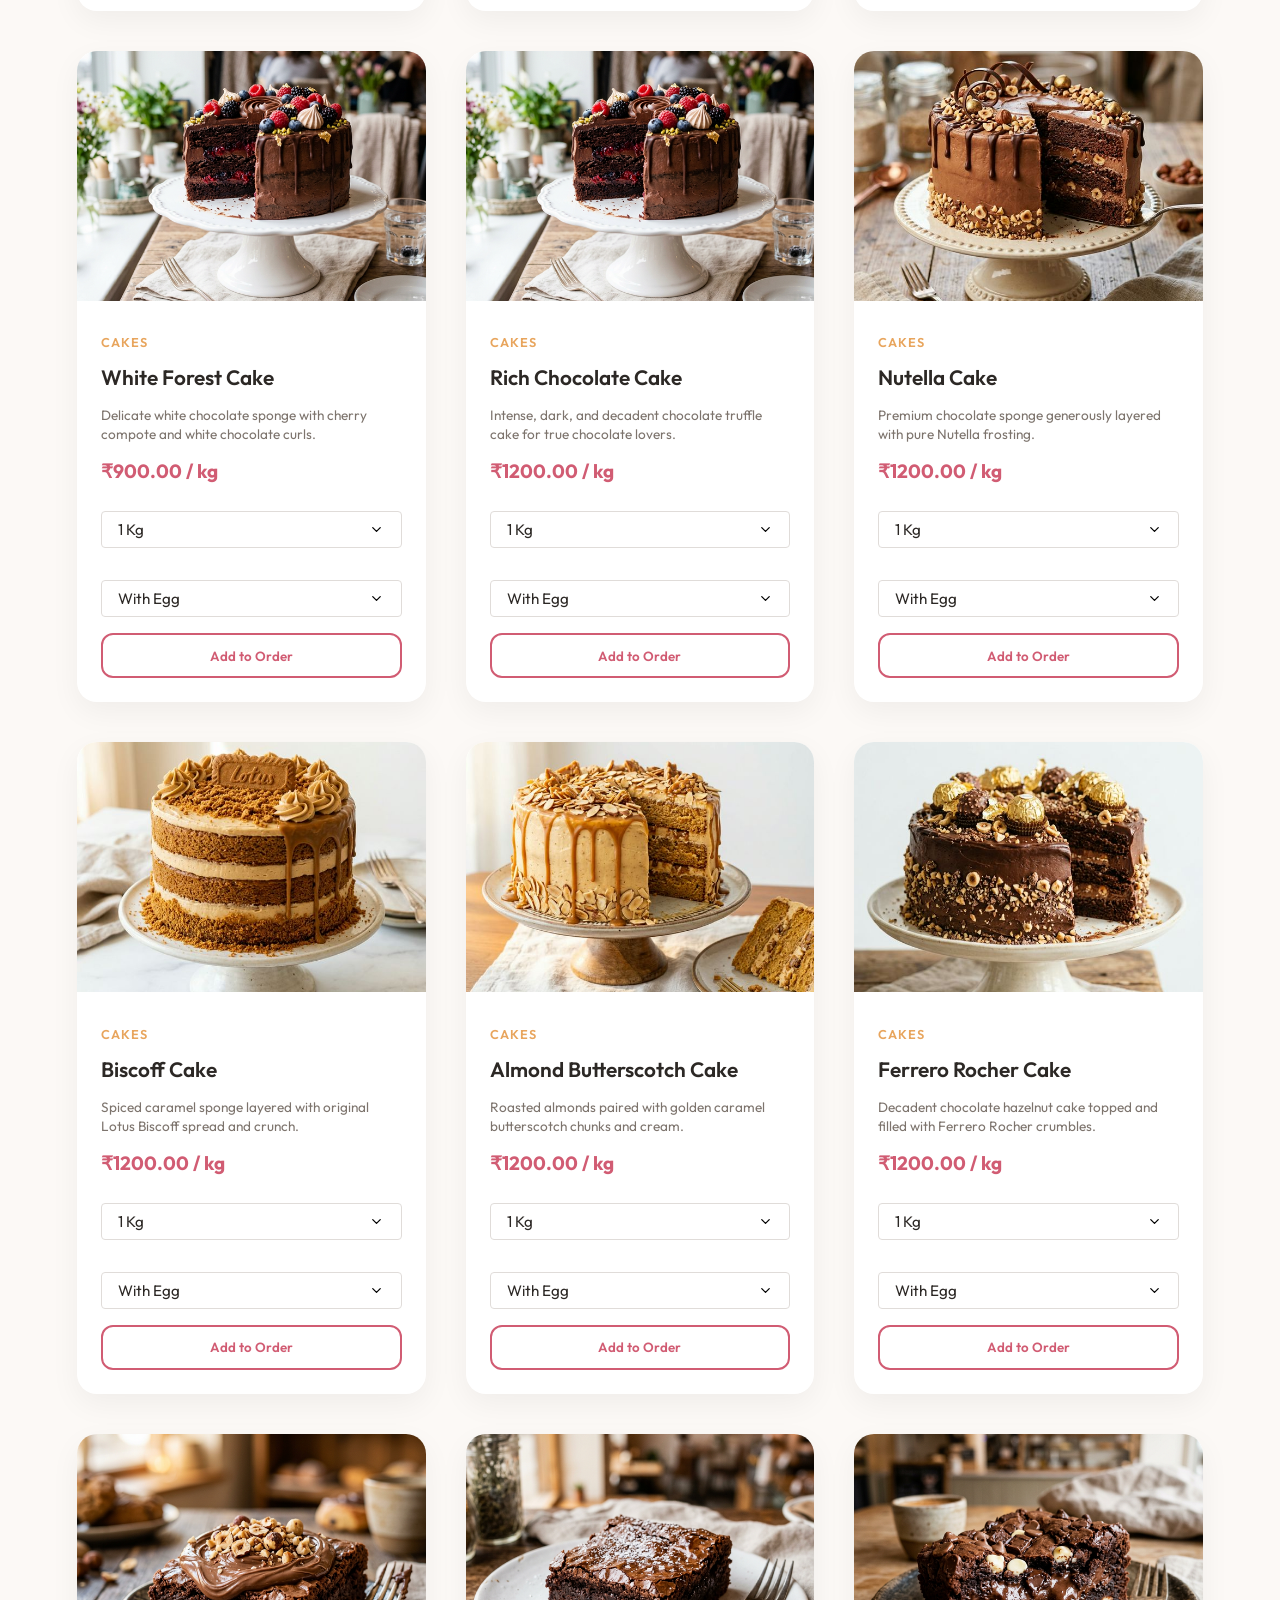
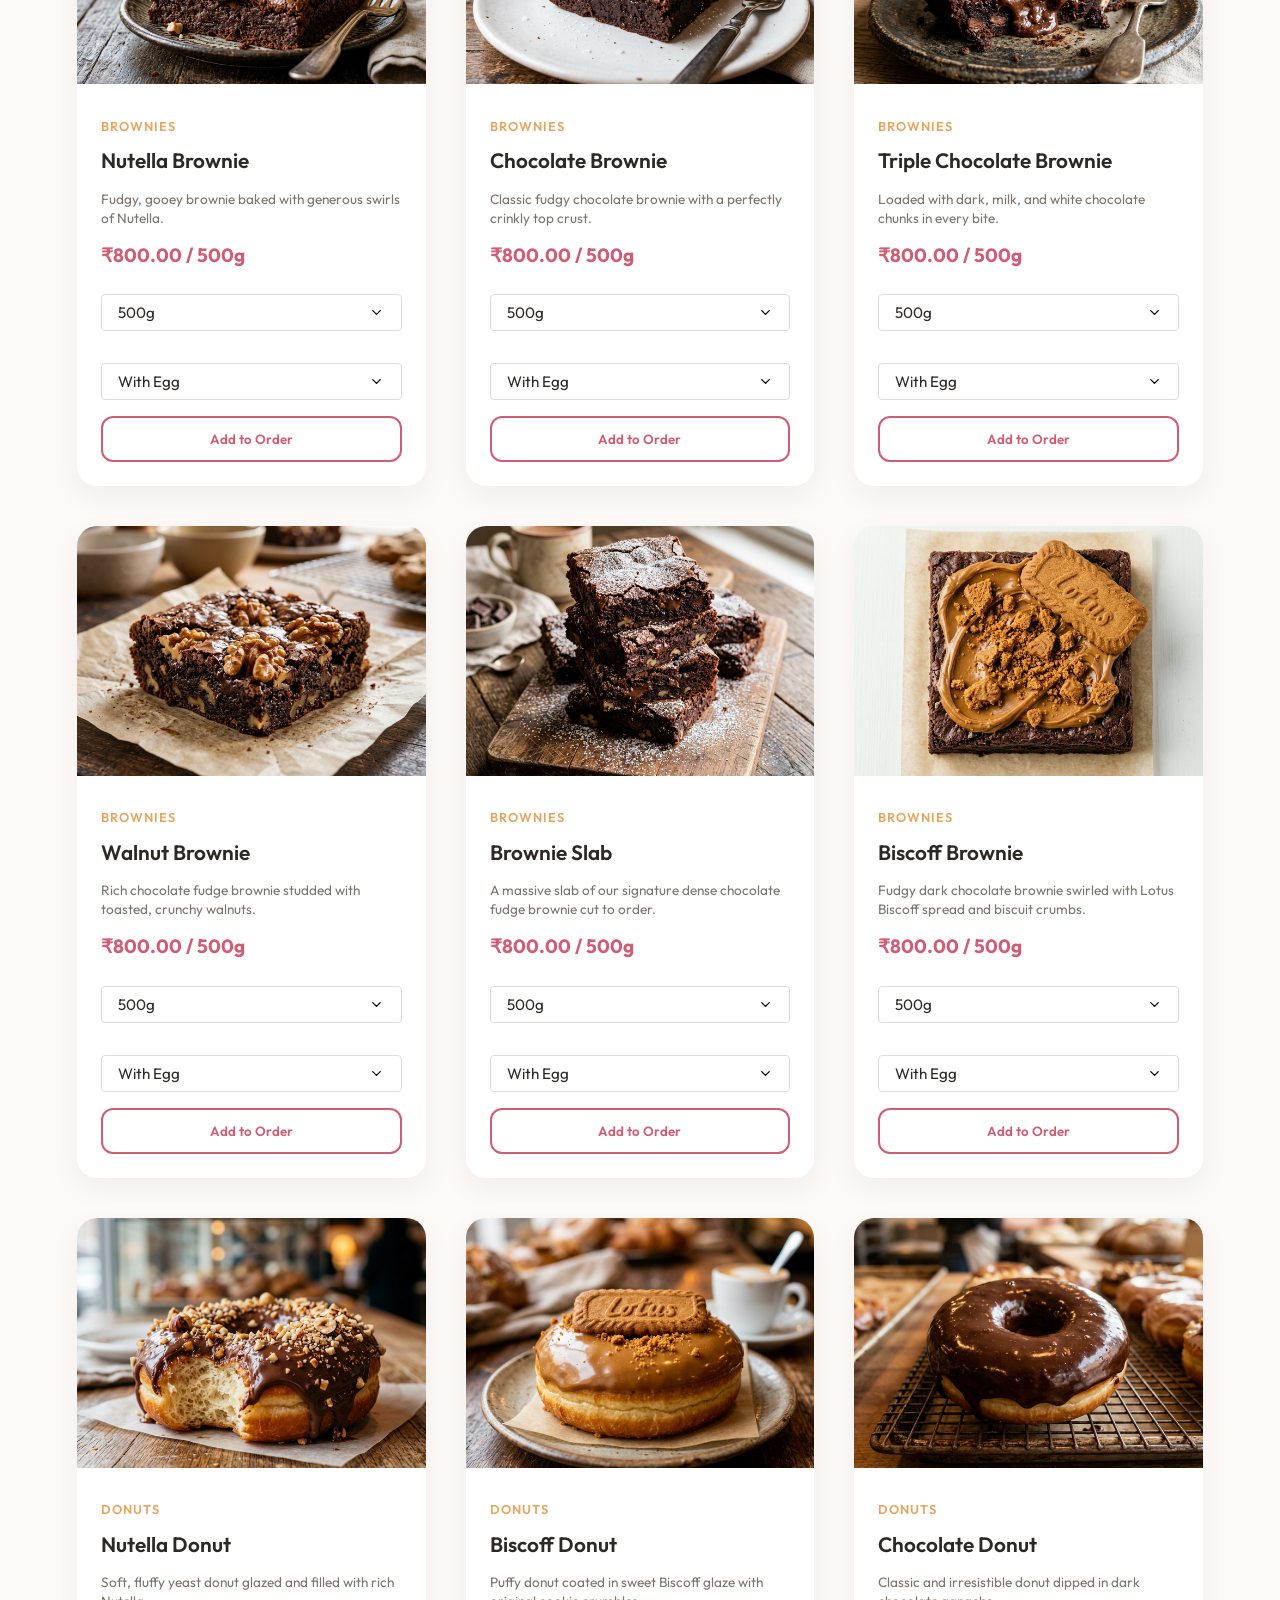
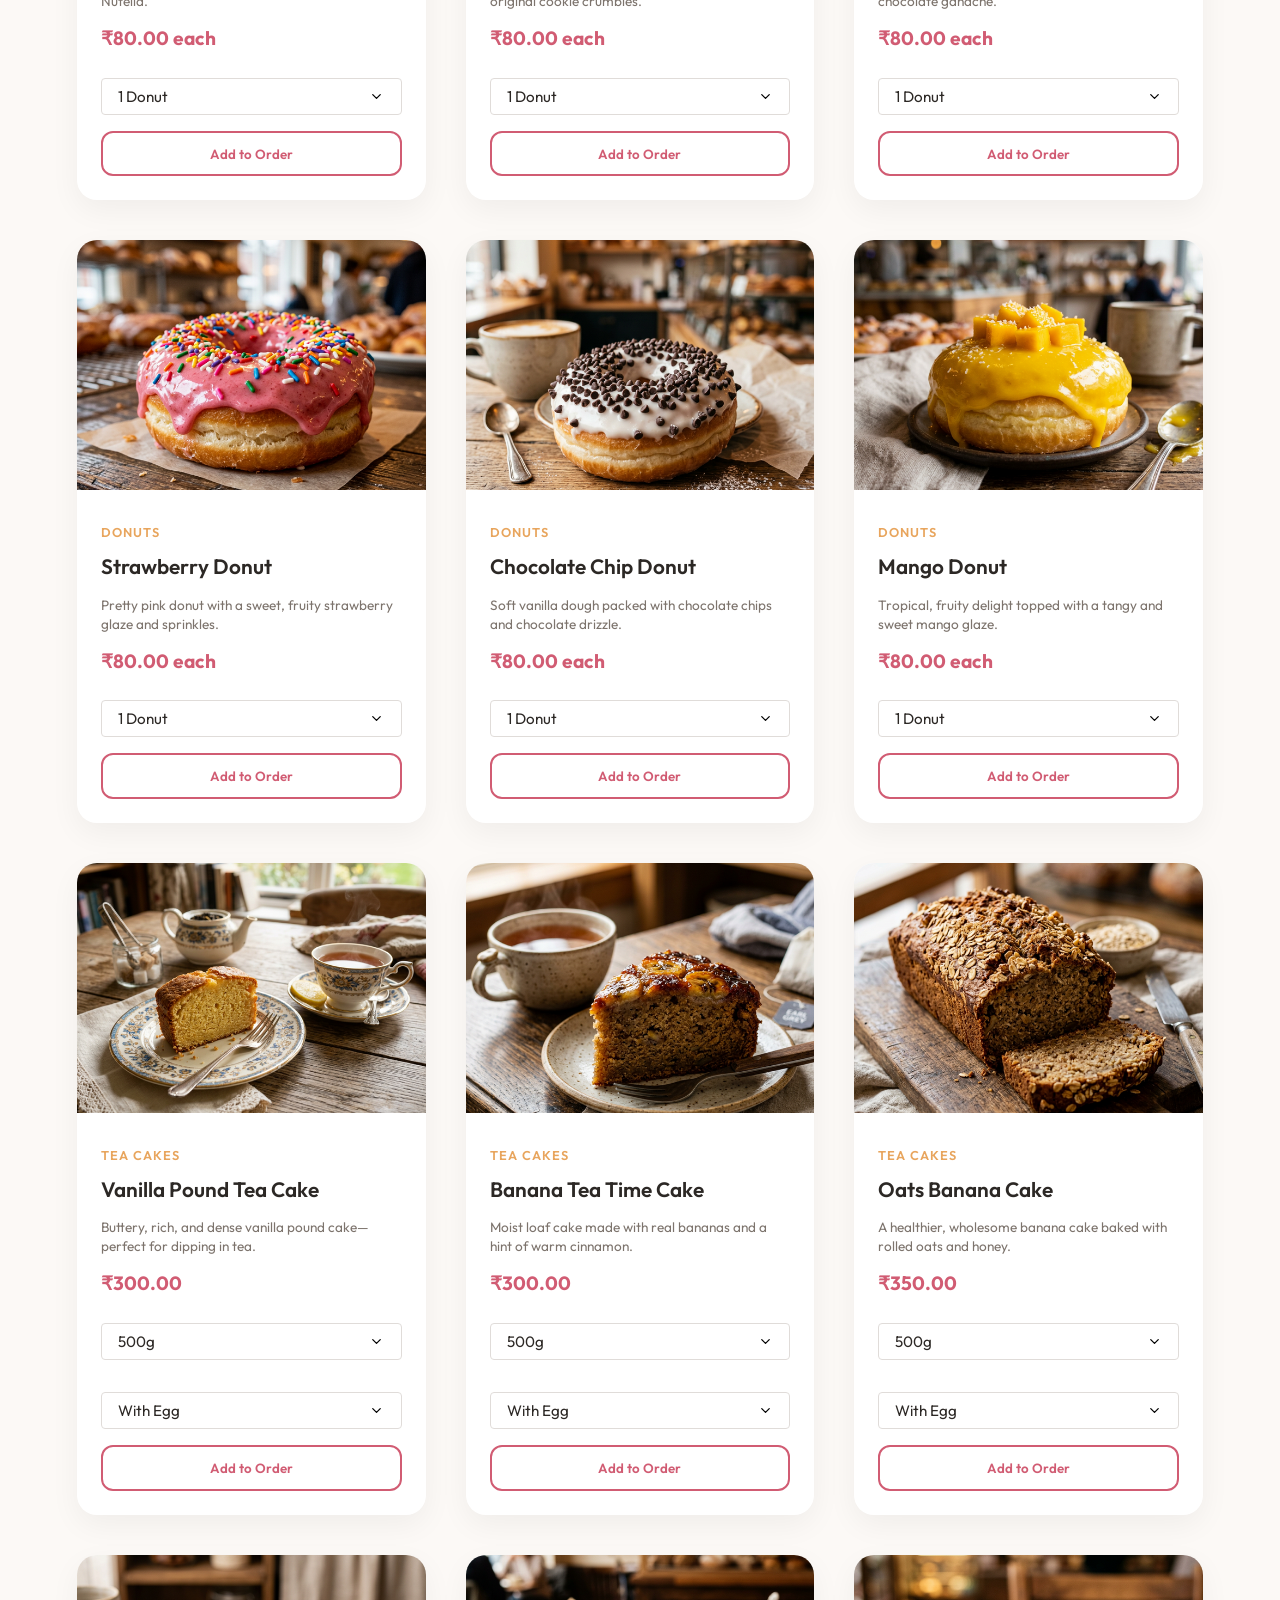
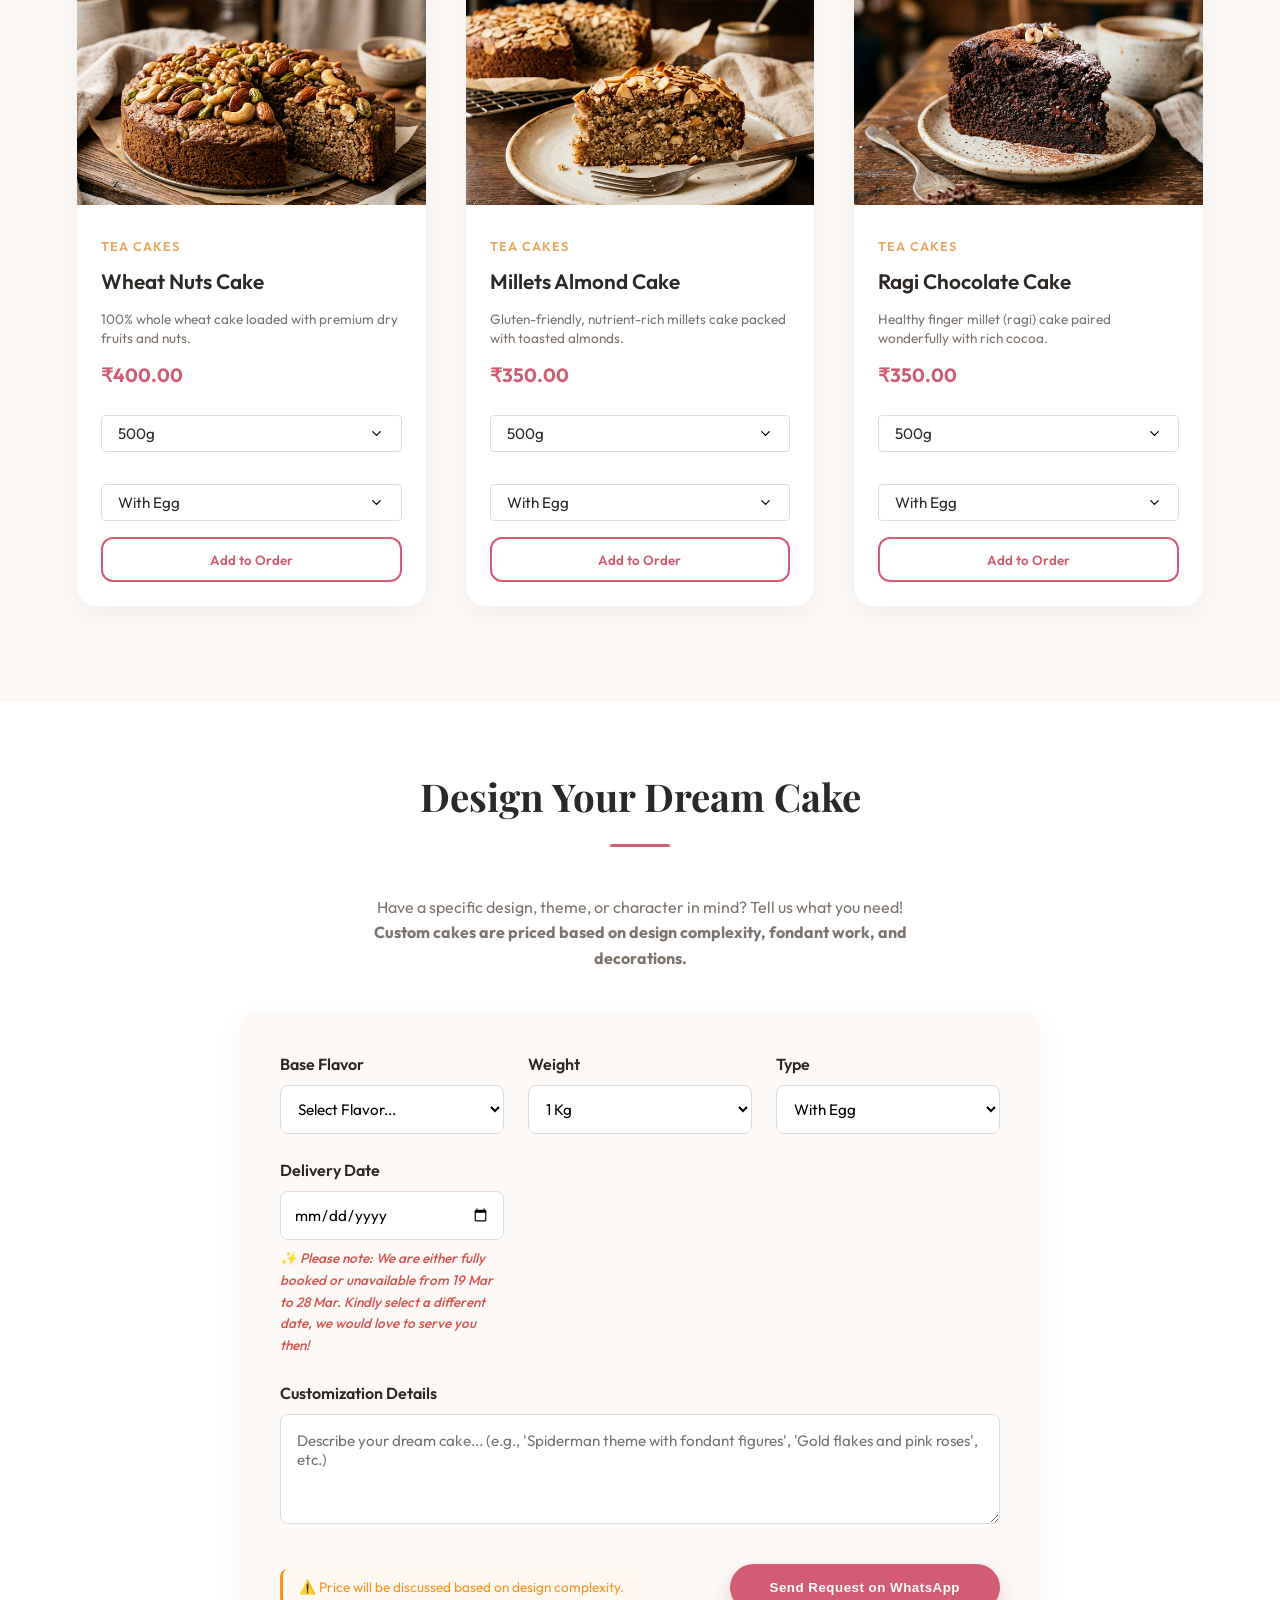
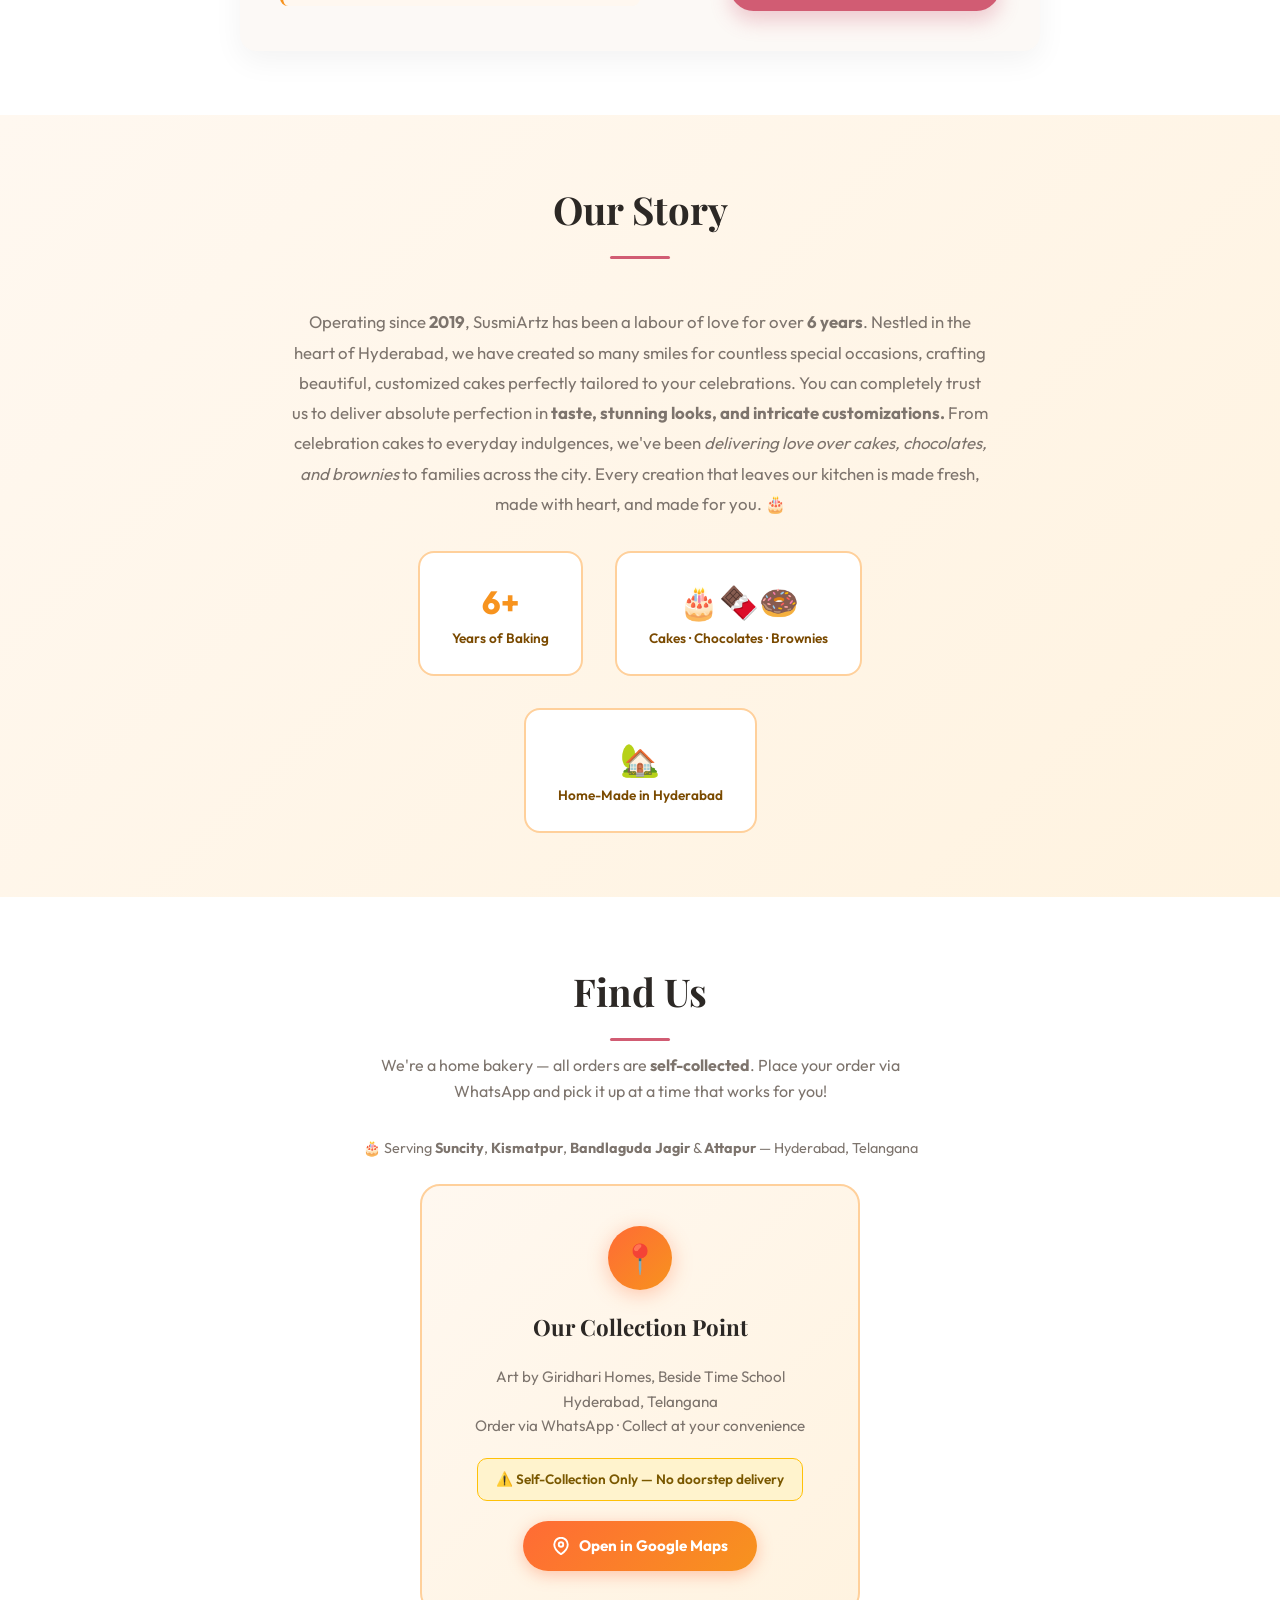
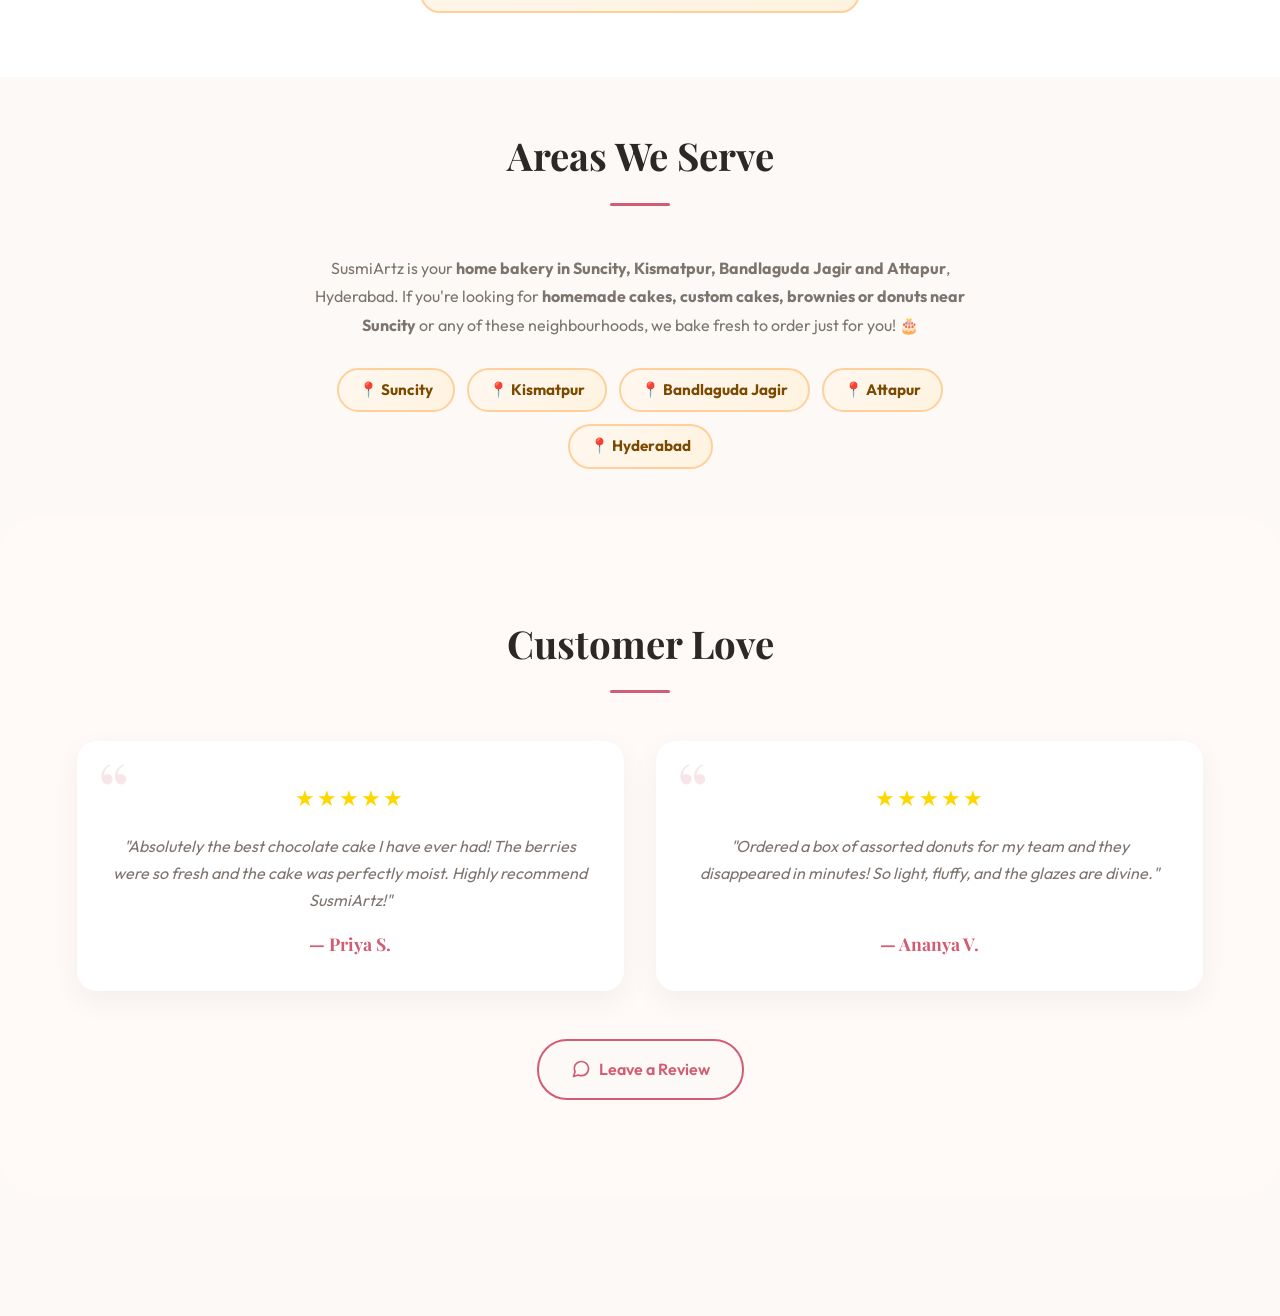
==== commit 94a981c9: "New cakes delvered" ====
--- a/index.html
+++ b/index.html
@@ -411,6 +411,33 @@
         <div class="hero-decoration"></div>
     </header>
 
+    <!-- Why Choose Us / Trust Section -->
+    <section class="trust-section" style="background: var(--background-color); padding: 3rem 2rem; text-align: center;">
+        <div style="max-width: 900px; margin: 0 auto;">
+            <h2 class="section-title">Why Trust SusmiArtz?</h2>
+            <p style="color: var(--text-muted); font-size: 1.05rem; margin-bottom: 2.5rem;">
+                Operating since <strong>2019</strong>, we have been a part of your celebrations for over <strong>6 years</strong>. We've created countless smiles with cakes tailored perfectly for every occasion.
+            </p>
+            <div style="display: grid; grid-template-columns: repeat(auto-fit, minmax(250px, 1fr)); gap: 2rem;">
+                <div style="background: #fff; padding: 2rem; border-radius: 16px; border: 1px solid #ffe4c4; box-shadow: 0 4px 15px rgba(0,0,0,0.03);">
+                    <div style="font-size: 2.5rem; margin-bottom: 1rem;">🌟</div>
+                    <h3 style="font-family: 'Playfair Display', serif; font-size: 1.25rem; color: var(--text-main); margin-bottom: 0.5rem;">6+ Years Experience</h3>
+                    <p style="color: var(--text-muted); font-size: 0.95rem; line-height: 1.6;">Serving the community since 2019, perfecting our recipes and designs over the years to bring you the best.</p>
+                </div>
+                <div style="background: #fff; padding: 2rem; border-radius: 16px; border: 1px solid #ffe4c4; box-shadow: 0 4px 15px rgba(0,0,0,0.03);">
+                    <div style="font-size: 2.5rem; margin-bottom: 1rem;">🎨</div>
+                    <h3 style="font-family: 'Playfair Display', serif; font-size: 1.25rem; color: var(--text-main); margin-bottom: 0.5rem;">Customized for Occasions</h3>
+                    <p style="color: var(--text-muted); font-size: 0.95rem; line-height: 1.6;">From birthdays to anniversaries, we craft bespoke cakes perfectly themed to make your special moments unforgettable.</p>
+                </div>
+                <div style="background: #fff; padding: 2rem; border-radius: 16px; border: 1px solid #ffe4c4; box-shadow: 0 4px 15px rgba(0,0,0,0.03);">
+                    <div style="font-size: 2.5rem; margin-bottom: 1rem;">🤤</div>
+                    <h3 style="font-family: 'Playfair Display', serif; font-size: 1.25rem; color: var(--text-main); margin-bottom: 0.5rem;">Uncompromised Taste & Look</h3>
+                    <p style="color: var(--text-muted); font-size: 0.95rem; line-height: 1.6;">Trust us to deliver absolute perfection. Our cakes don't just look visually stunning—they taste absolutely incredible.</p>
+                </div>
+            </div>
+        </div>
+    </section>
+
     <!-- Menu Section -->
     <main id="menu" class="menu-section">
         <h2 class="section-title">Our Creations</h2>
@@ -527,10 +554,7 @@
         <div style="max-width: 700px; margin: 0 auto;">
             <h2 class="section-title">Our Story</h2>
             <p style="color: var(--text-muted, #666); font-size: 1.05rem; line-height: 1.8; margin-bottom: 2rem;">
-                For over <strong>6 years</strong>, SusmiArtz has been a labour of love — a home bakery nestled in the heart of Hyderabad,
-                crafting every bite with warmth and care. From celebration cakes to everyday indulgences, we've been
-                <em>delivering love over cakes, chocolates, and brownies</em> to families across the city.
-                Every creation that leaves our kitchen is made fresh, made with heart, and made for you. 🎂
+                Operating since <strong>2019</strong>, SusmiArtz has been a labour of love for over <strong>6 years</strong>. Nestled in the heart of Hyderabad, we have created so many smiles for countless special occasions, crafting beautiful, customized cakes perfectly tailored to your celebrations. You can completely trust us to deliver absolute perfection in <strong>taste, stunning looks, and intricate customizations.</strong> From celebration cakes to everyday indulgences, we've been <em>delivering love over cakes, chocolates, and brownies</em> to families across the city. Every creation that leaves our kitchen is made fresh, made with heart, and made for you. 🎂
             </p>
             <div style="display: flex; justify-content: center; gap: 2rem; flex-wrap: wrap;">
                 <div style="background: #fff; border: 2px solid #ffd09b; border-radius: 16px; padding: 1.5rem 2rem; min-width: 130px;">
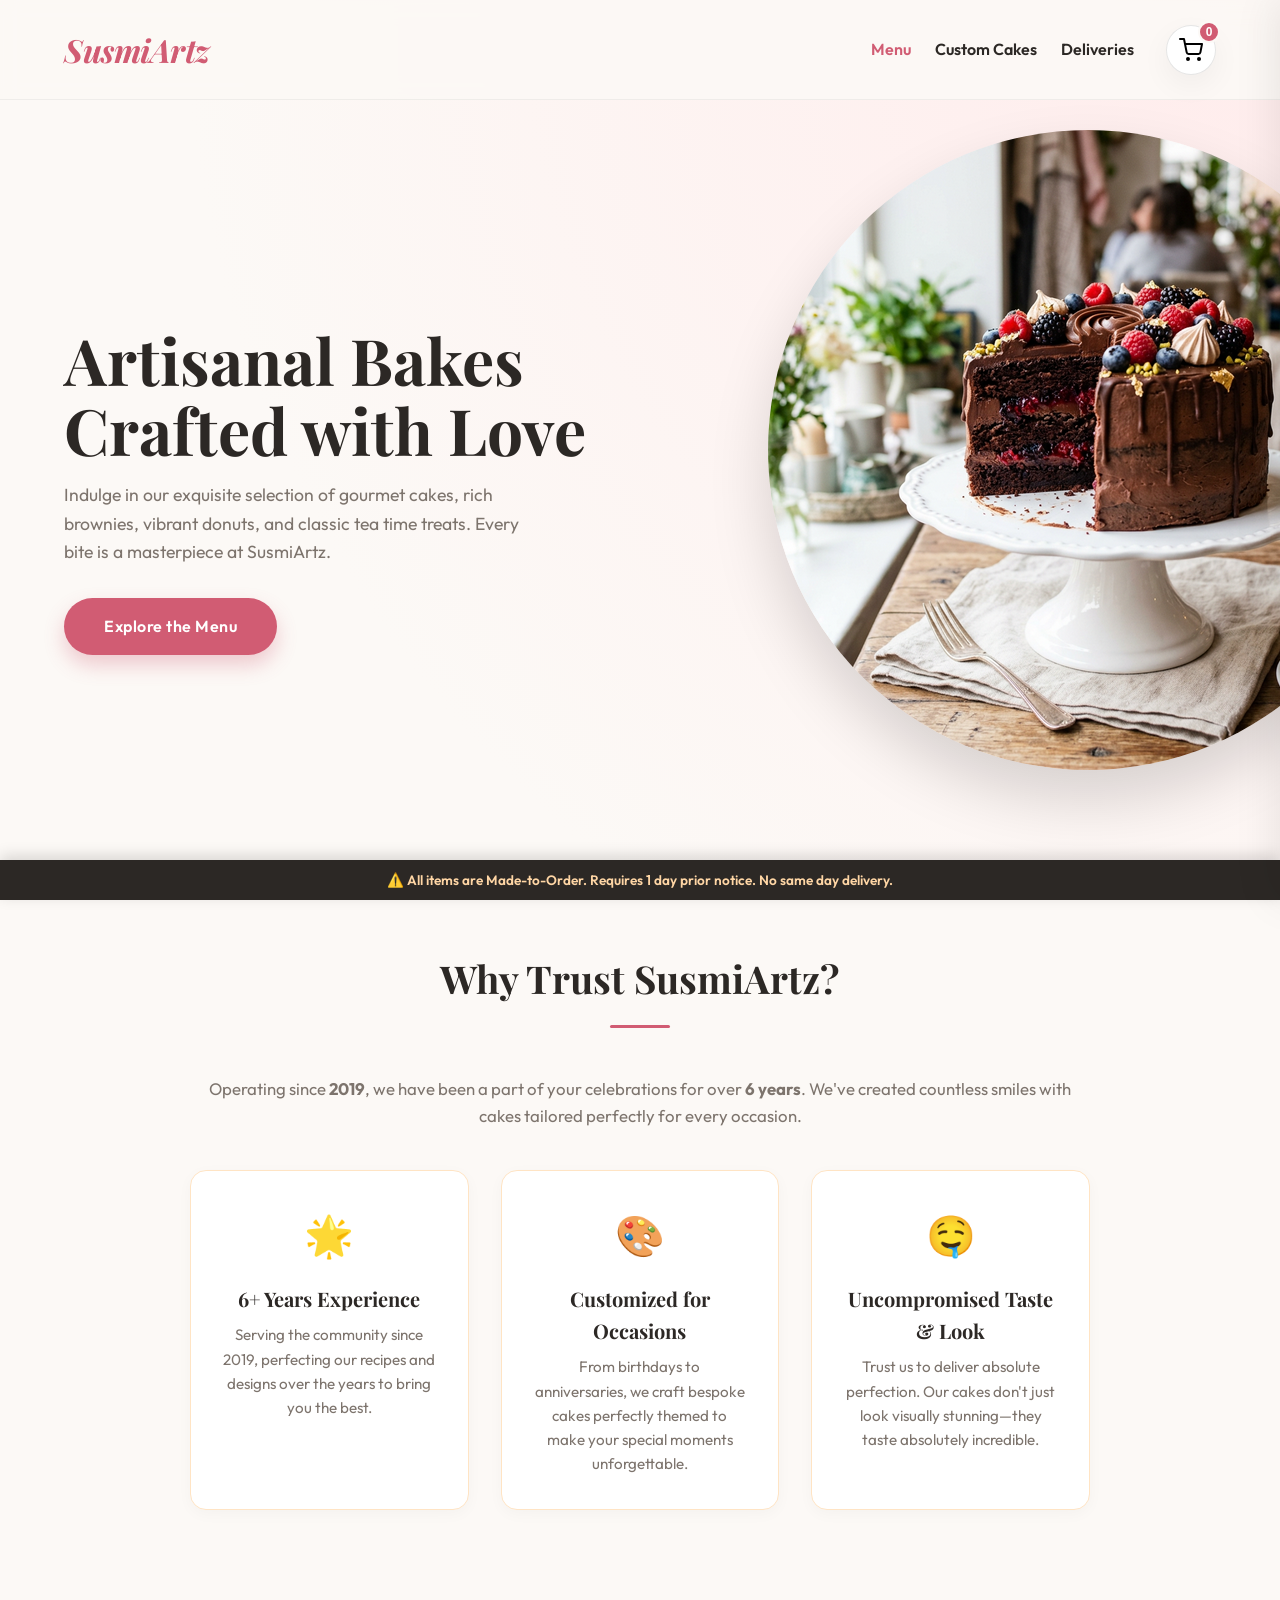
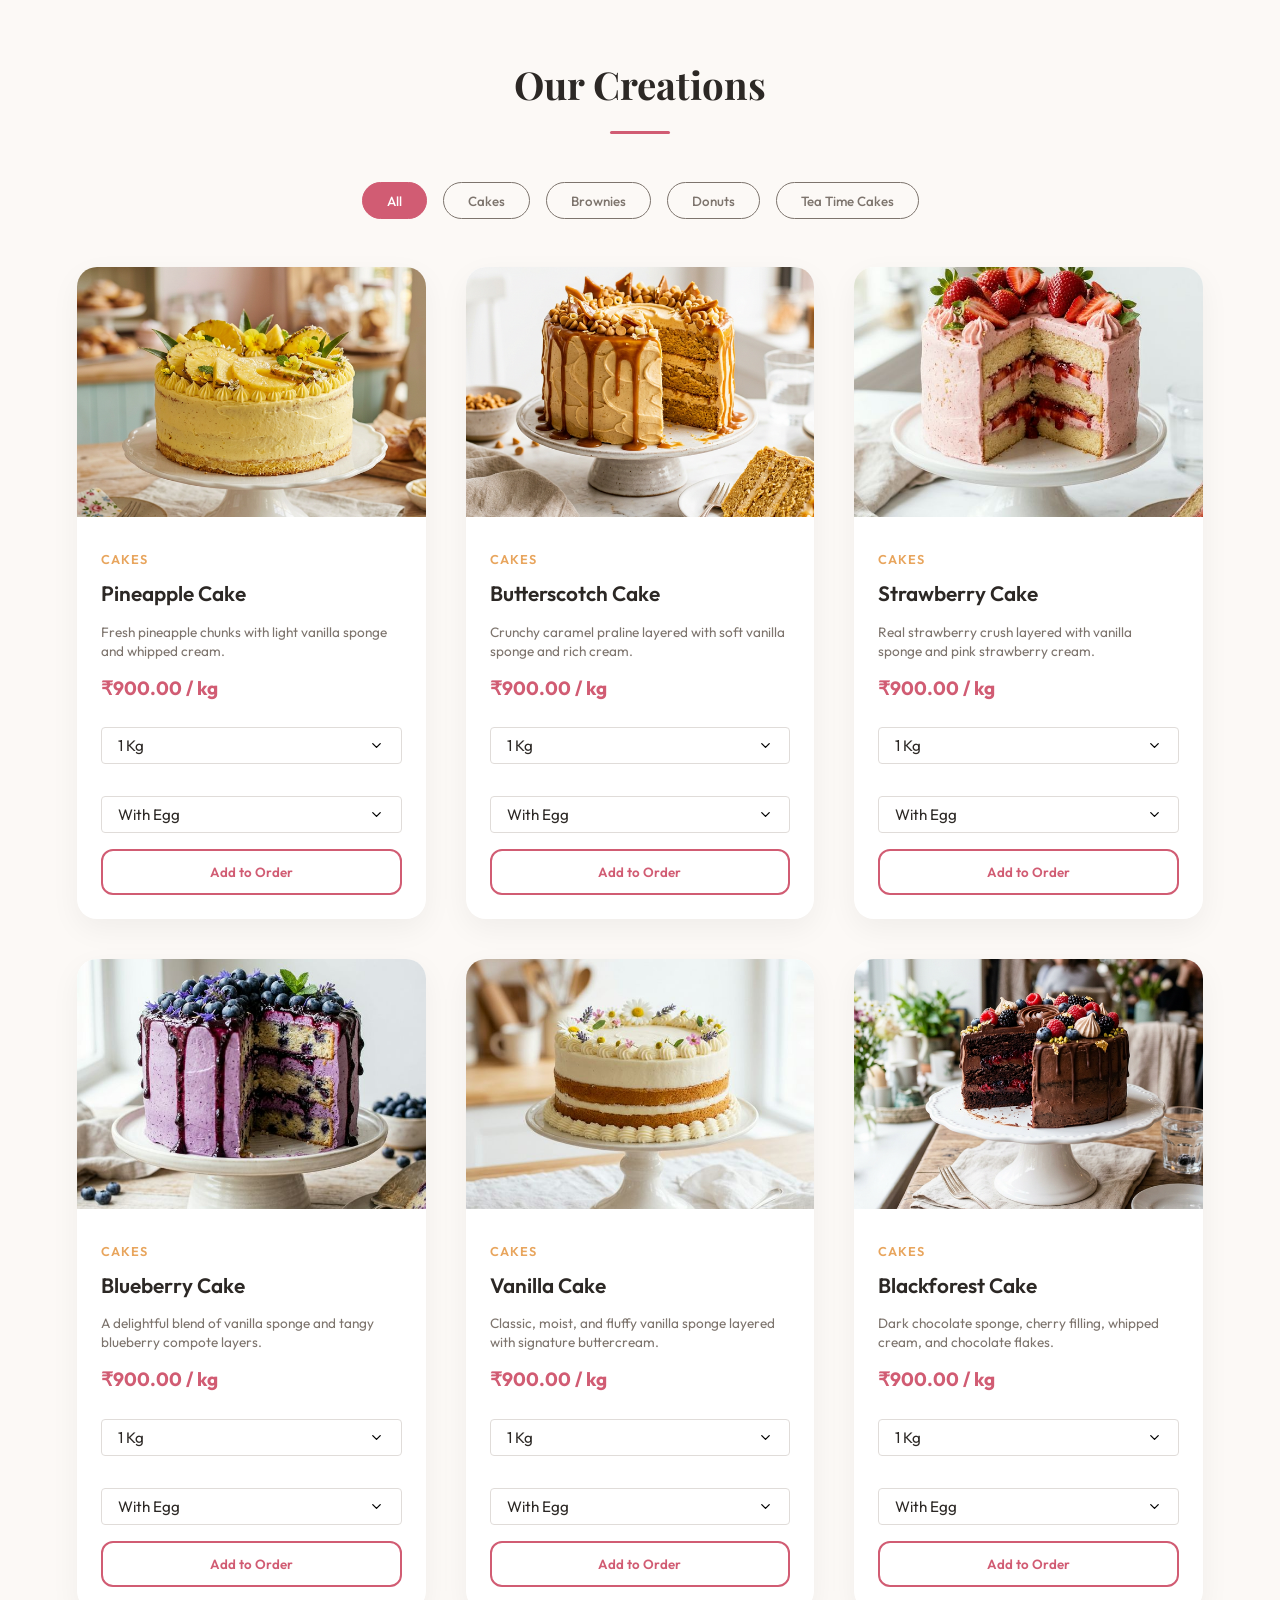
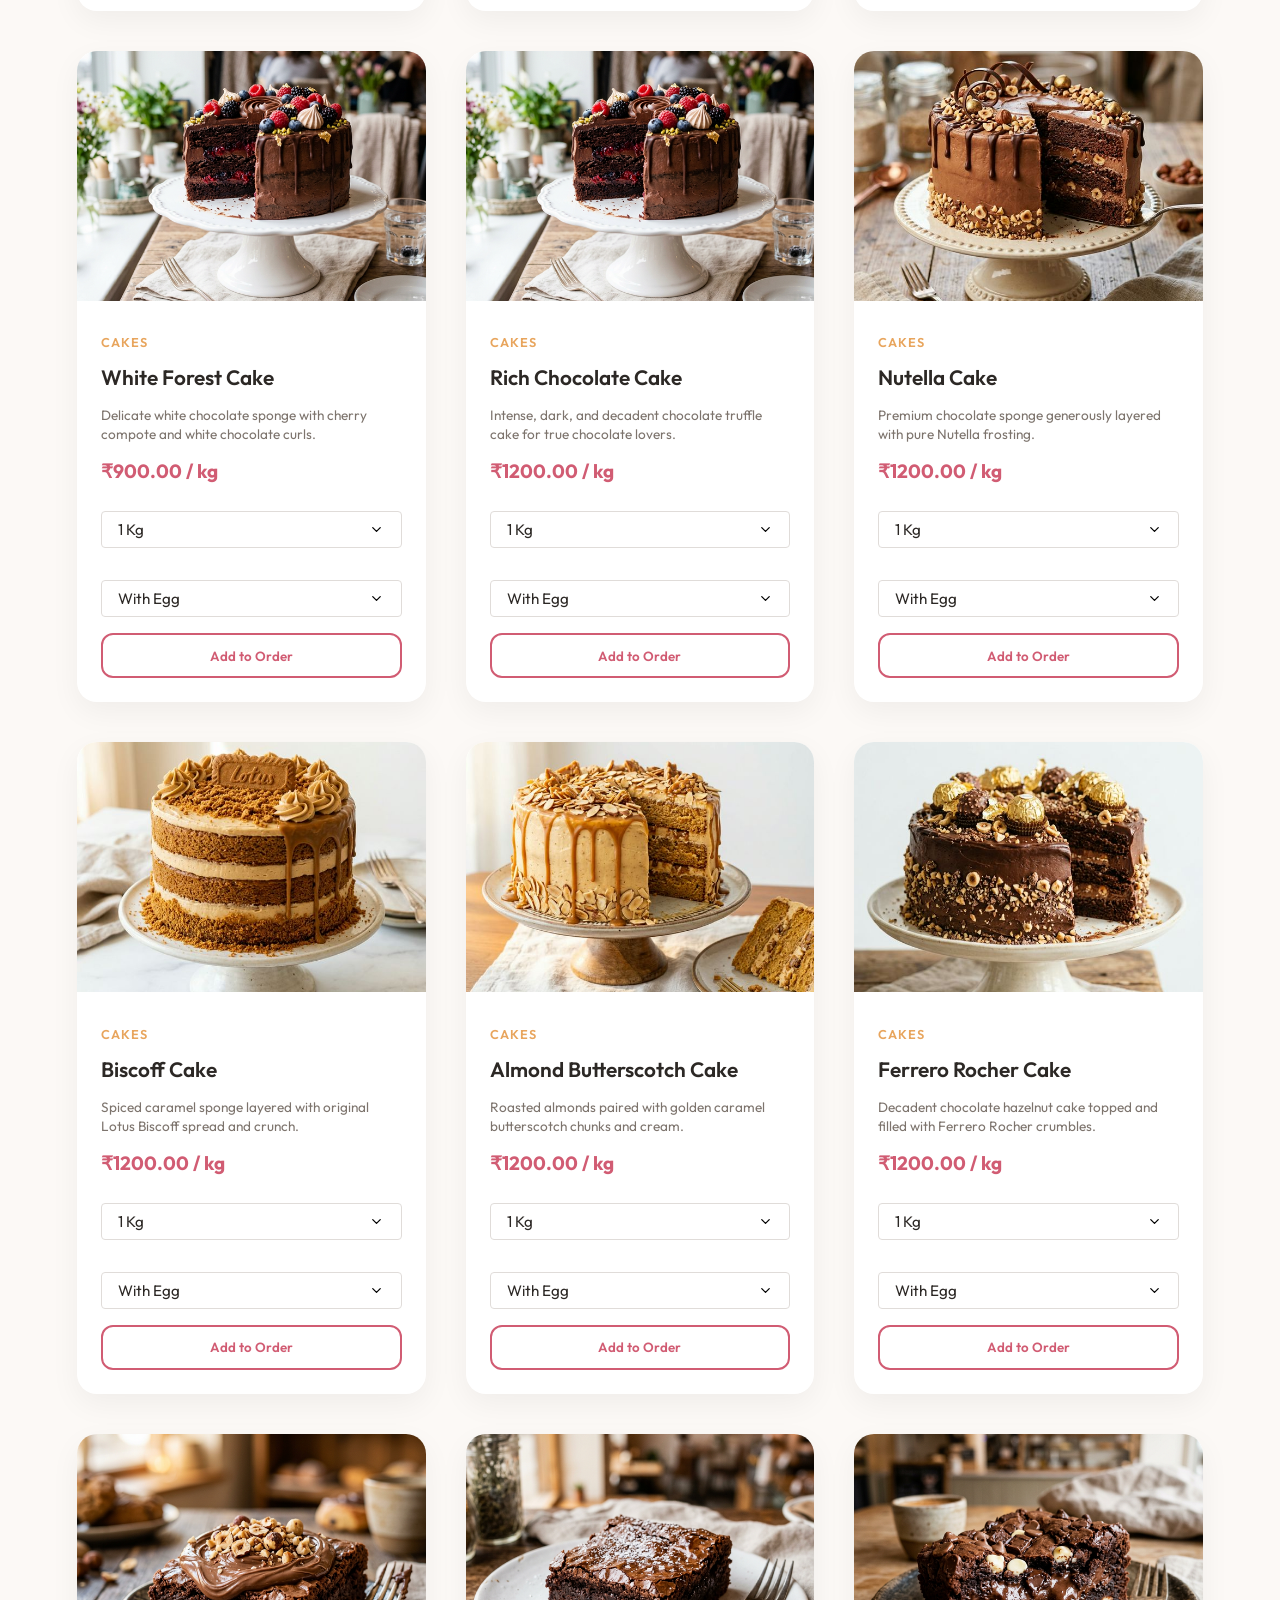
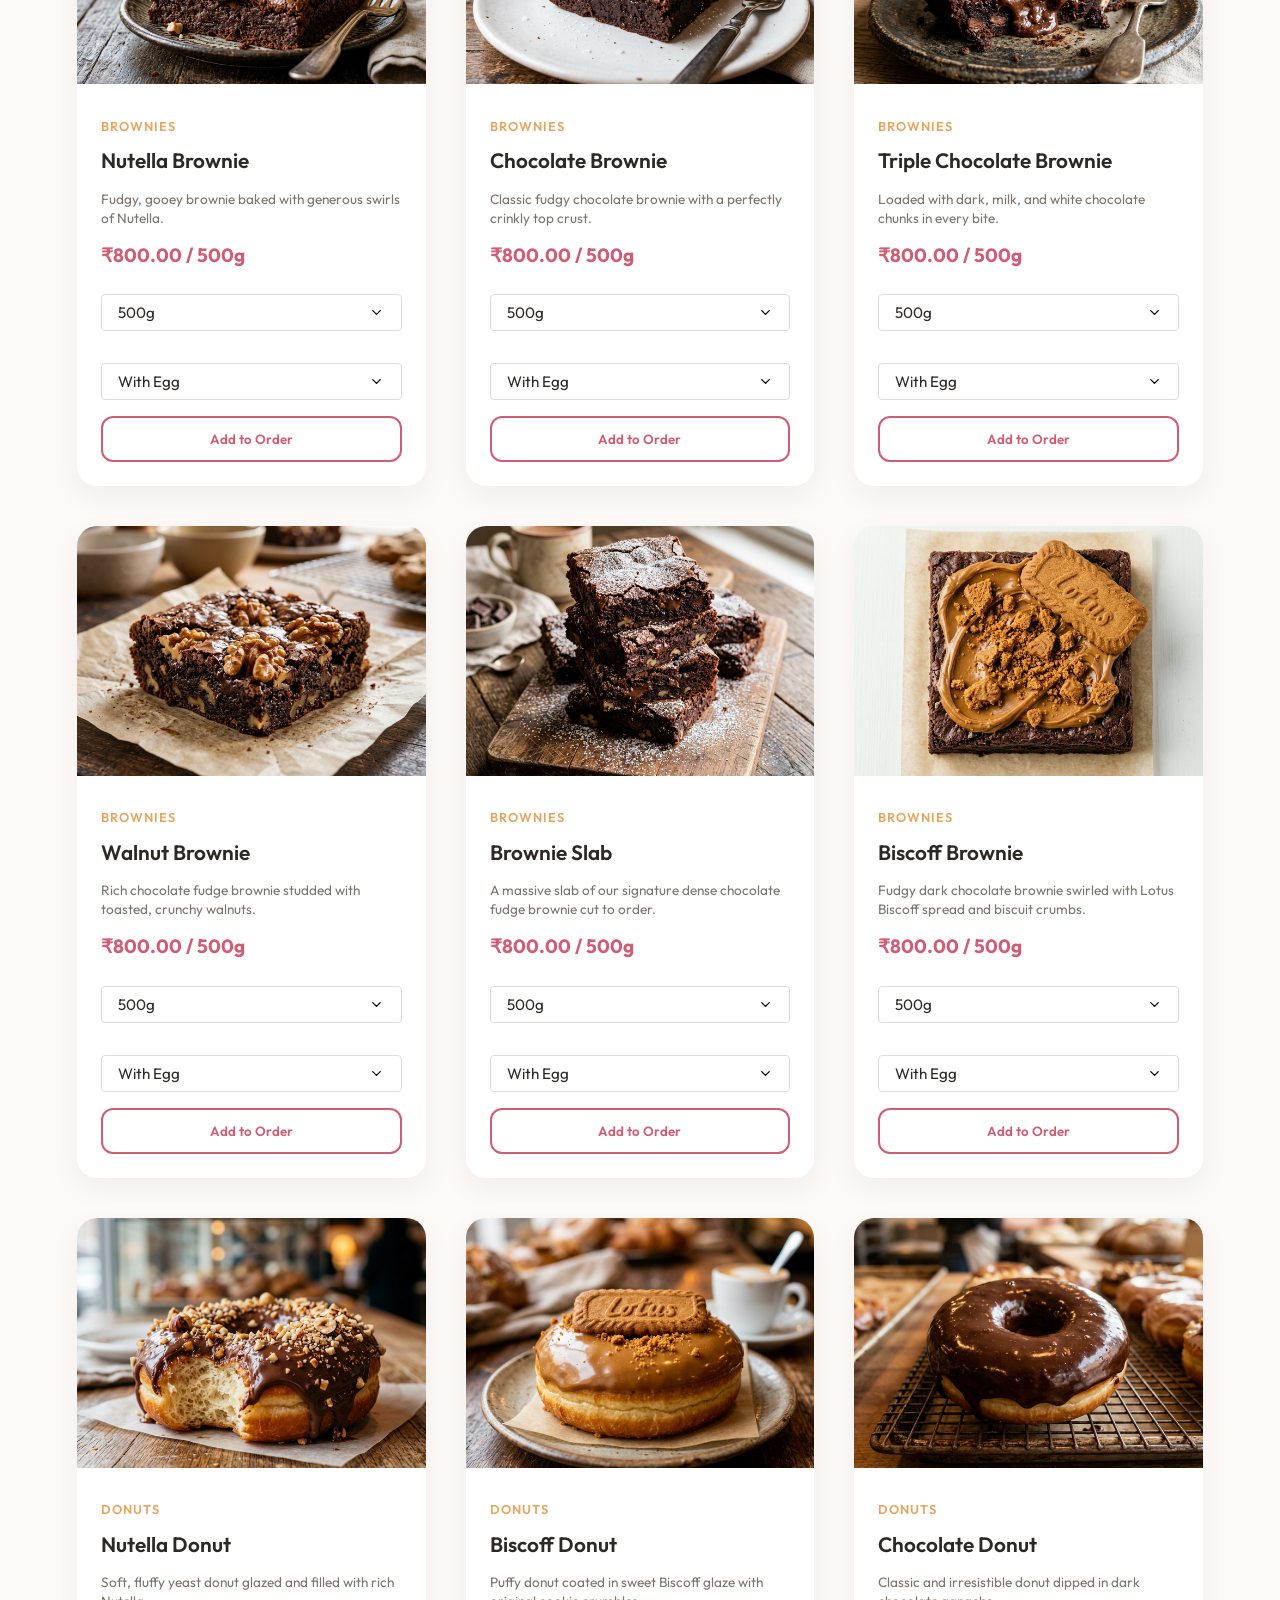
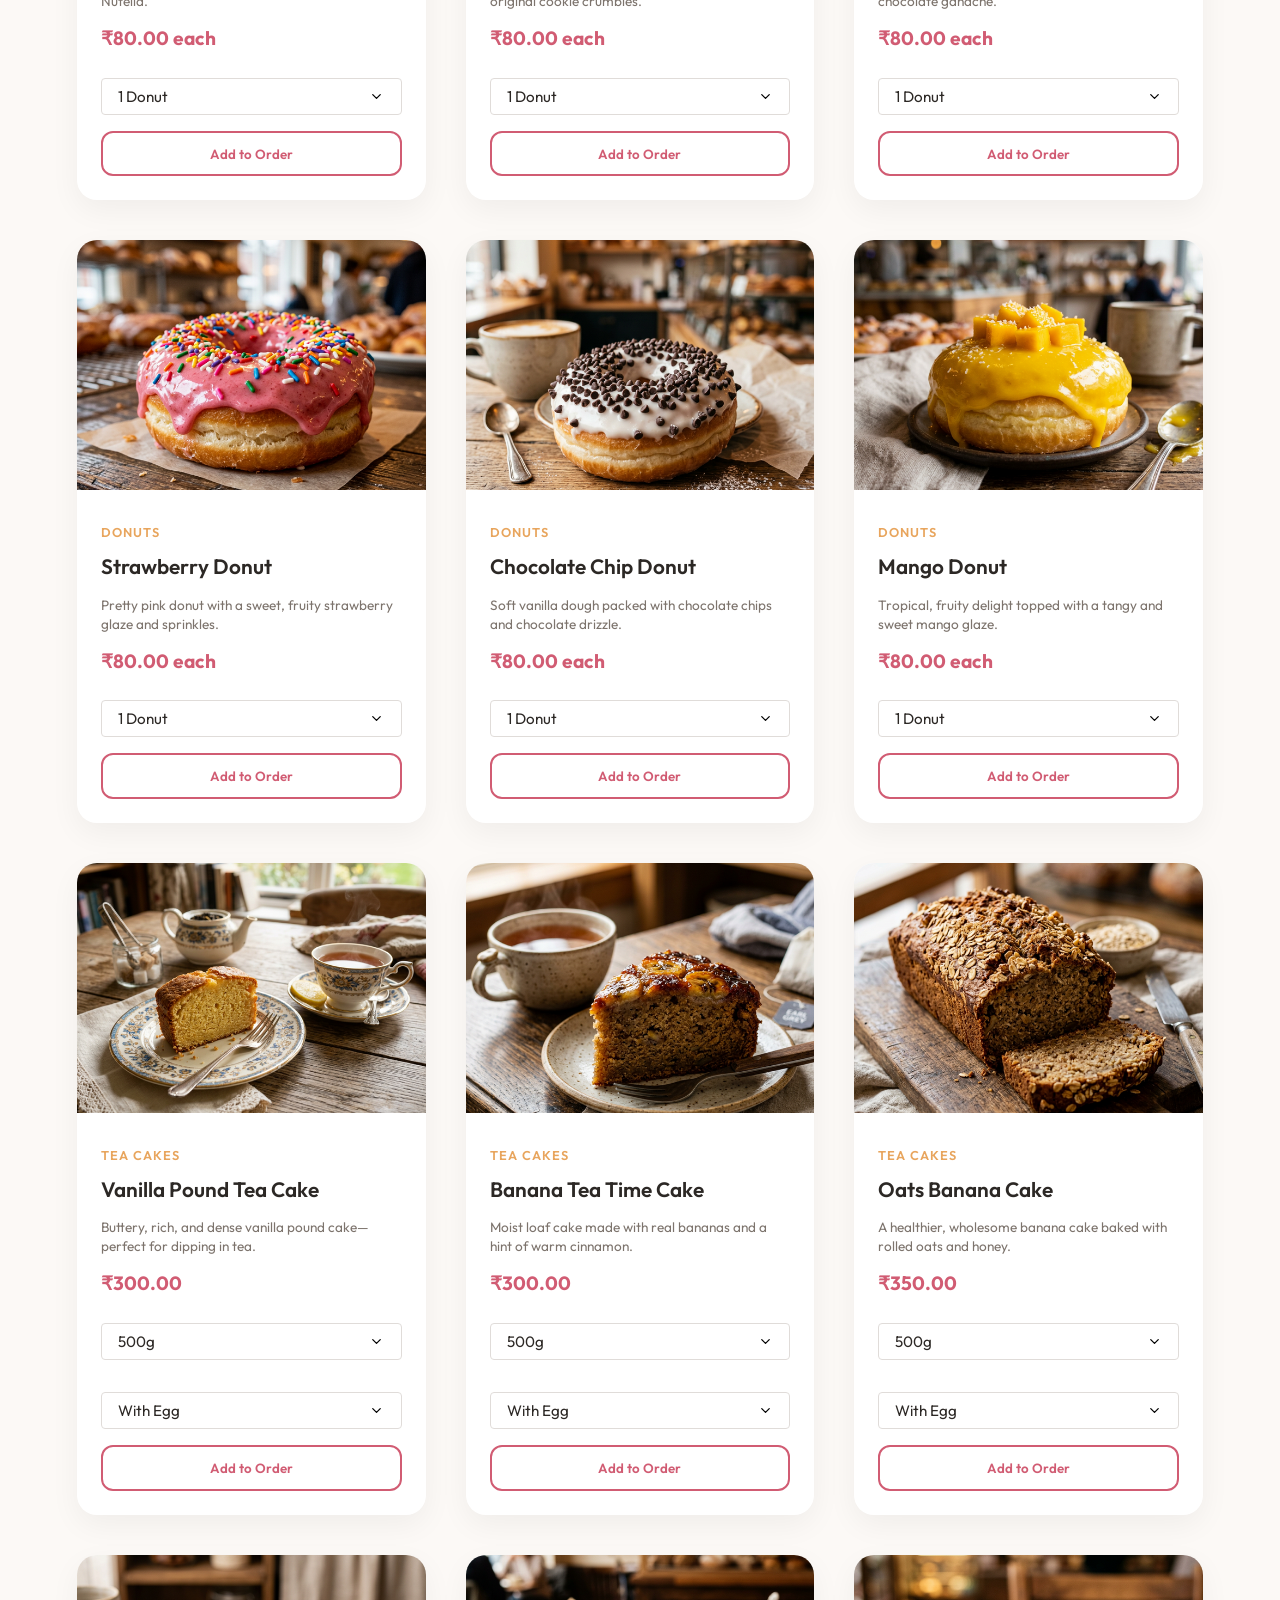
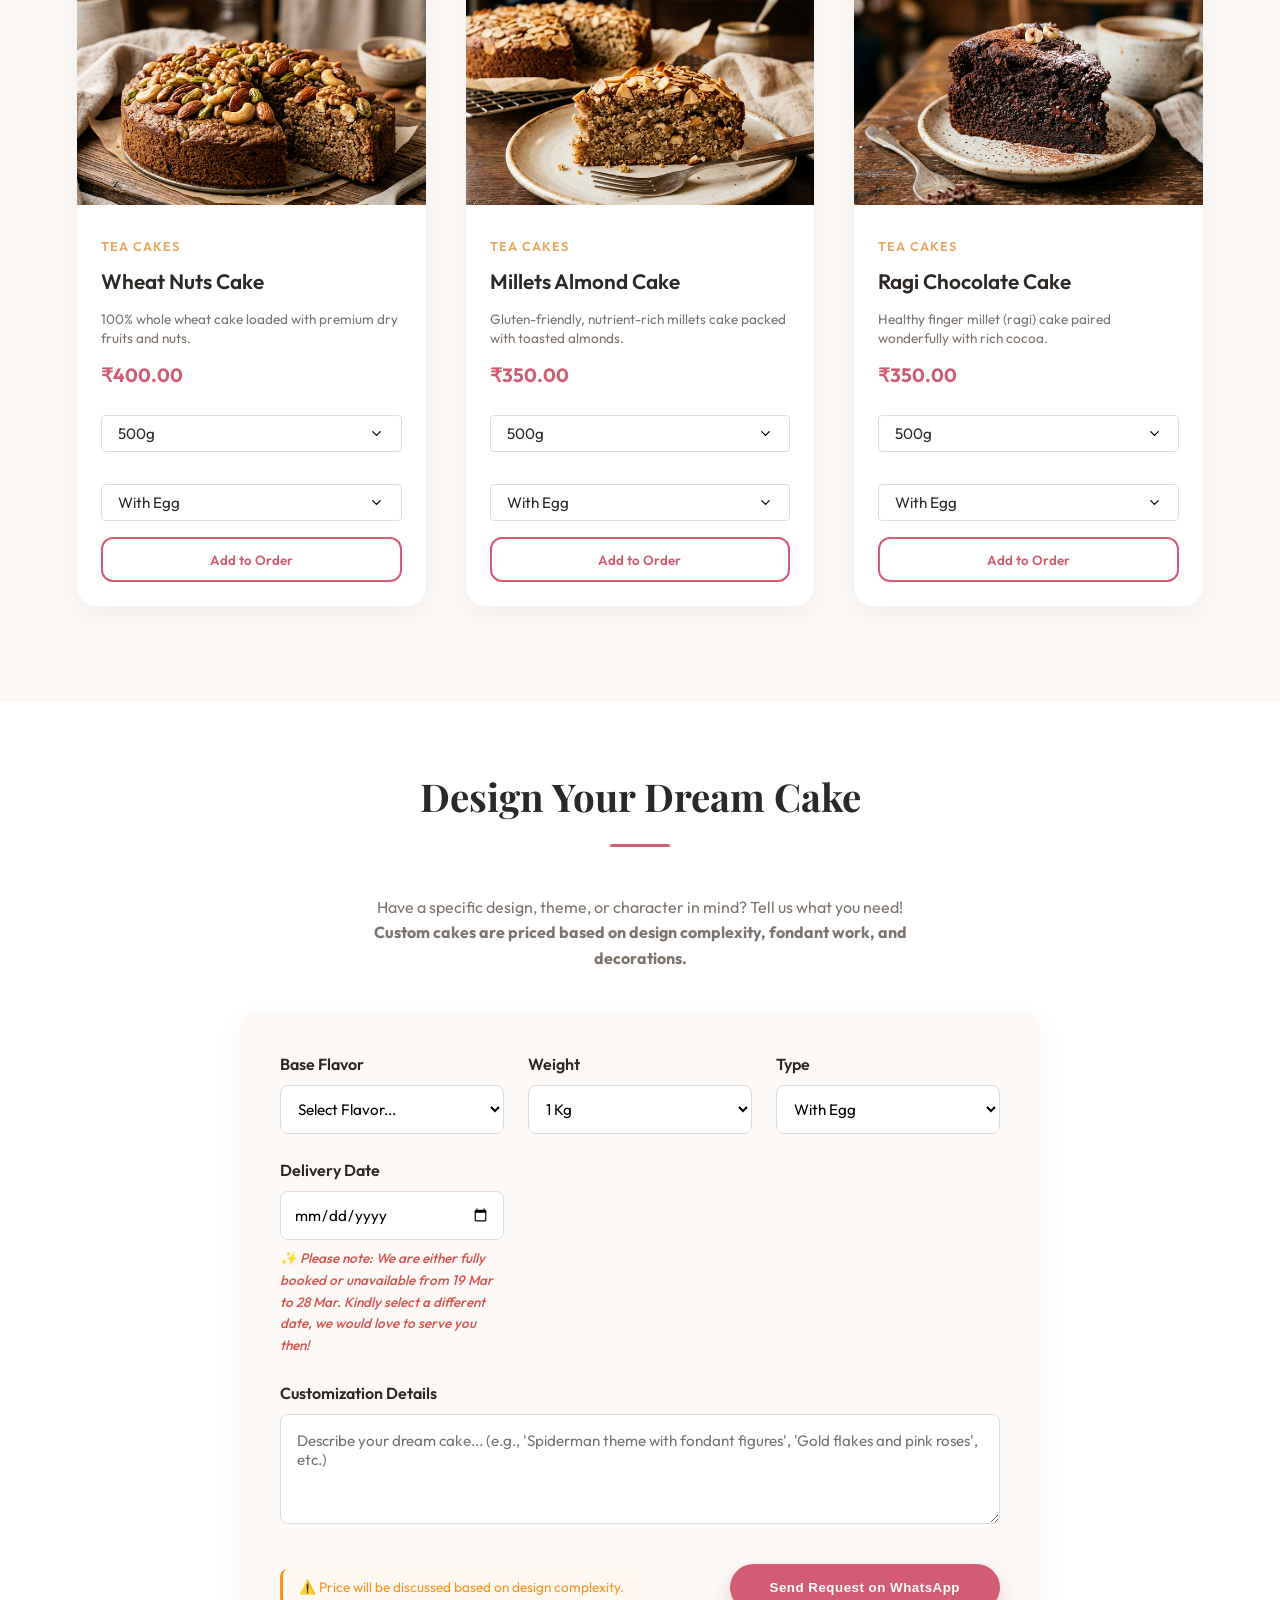
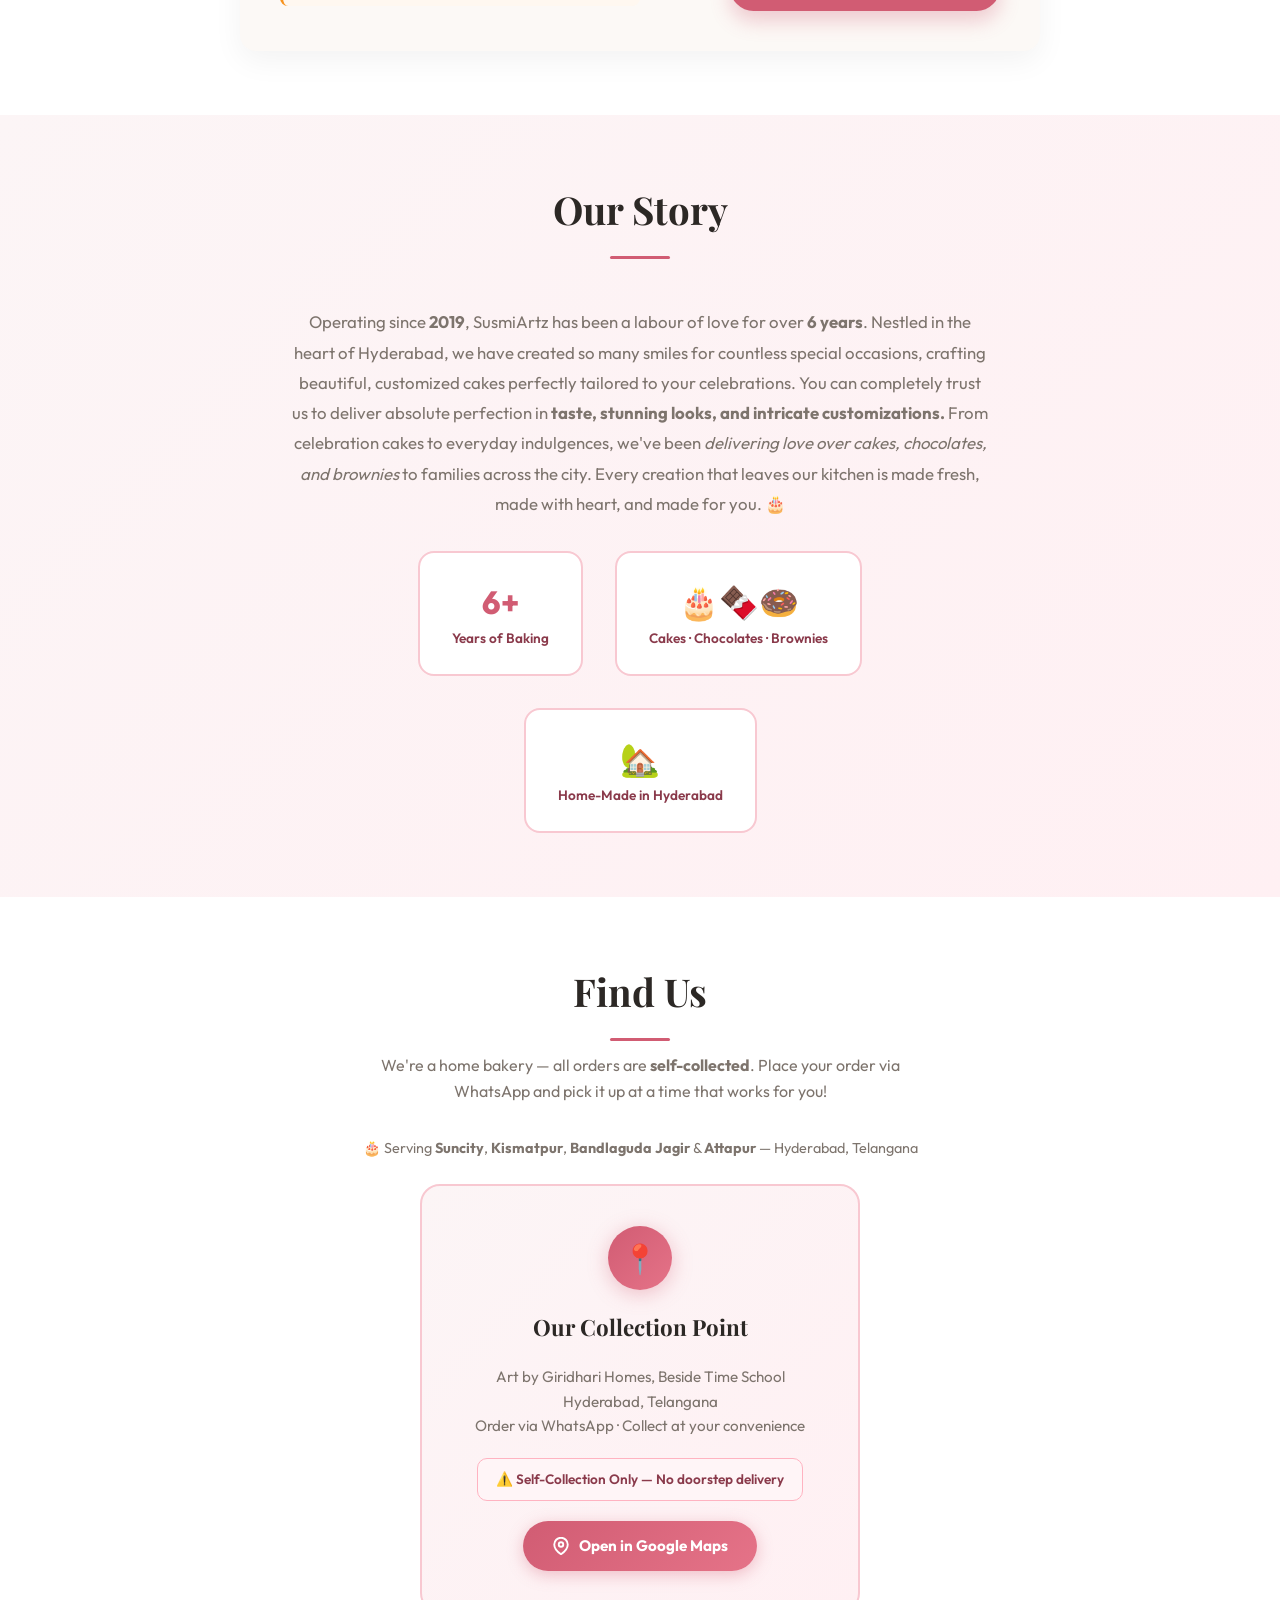
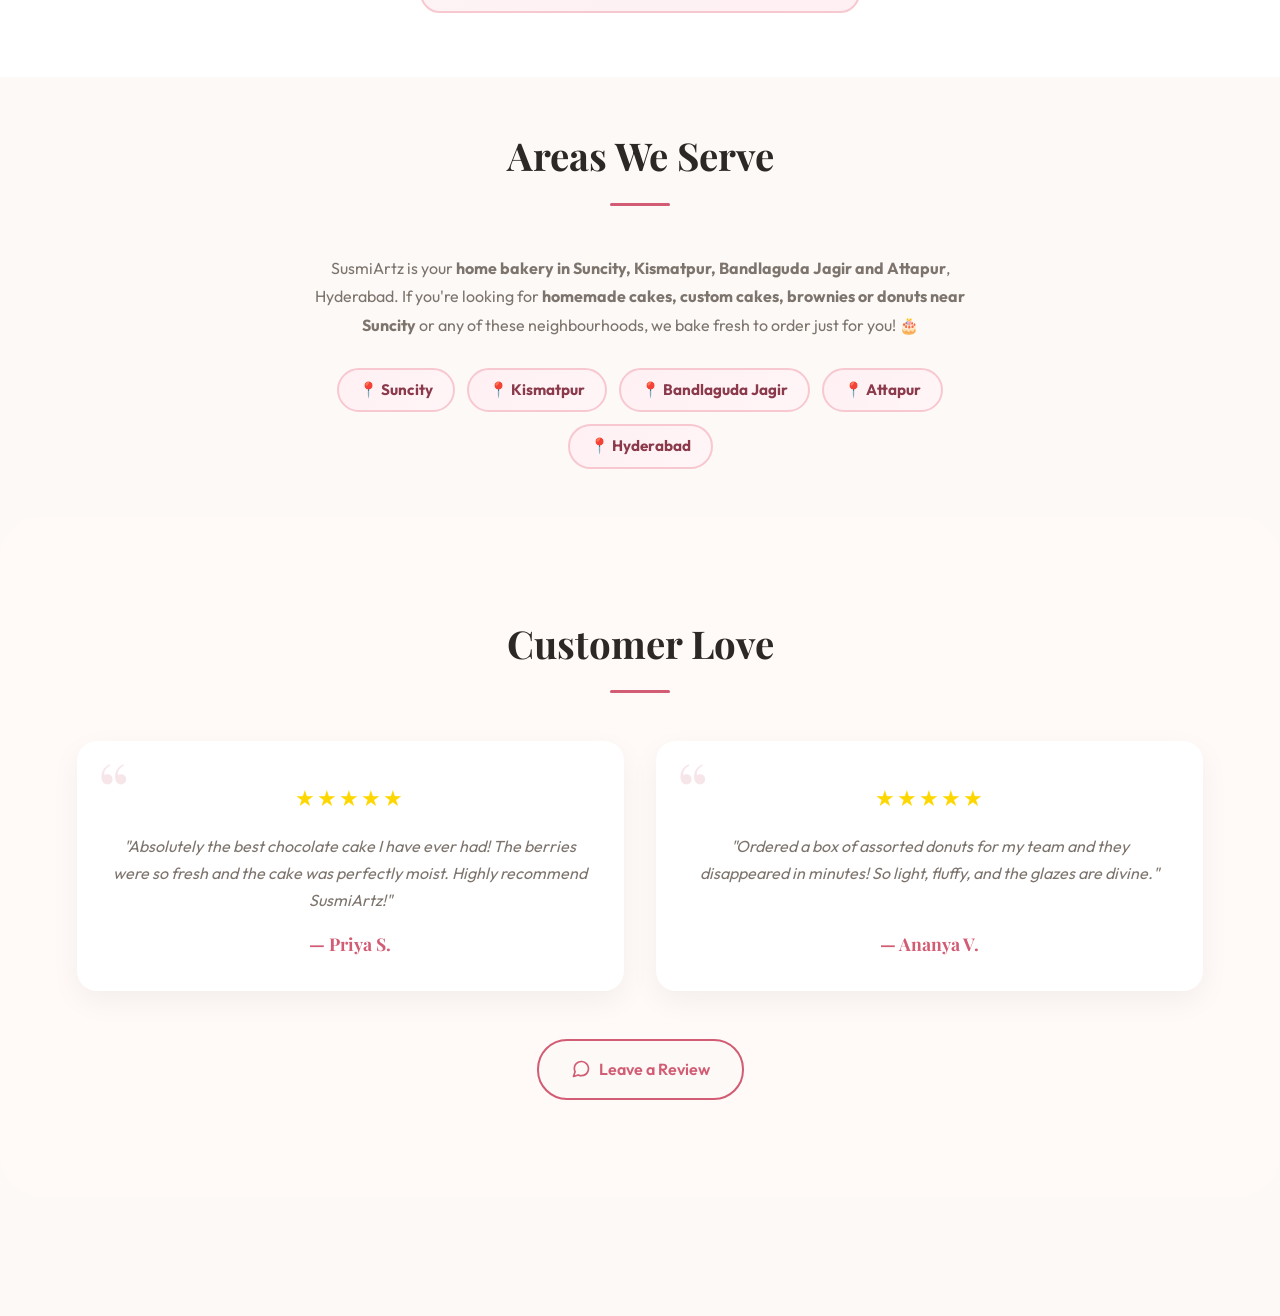
==== commit 293d0585: "New cakes delvered" ====
--- a/index.html
+++ b/index.html
@@ -4,9 +4,9 @@
 <head>
     <meta charset="UTF-8">
     <meta name="viewport" content="width=device-width, initial-scale=1.0">
-    <title>SusmiArtz | Homemade Cakes &amp; Bakery in Suncity, Kismatpur, Hyderabad</title>
+    <title>SusmiArtz Suncity | Homemade Cakes &amp; Custom Bakery in Hyderabad</title>
     <meta name="description"
-        content="SusmiArtz — your neighbourhood home bakery in Suncity, Kismatpur, Bandlaguda Jagir &amp; Attapur, Hyderabad. Handmade custom cakes, brownies, donuts &amp; tea cakes. 6+ years of baking. Order on WhatsApp: +91 9700879944.">
+        content="Looking for SusmiArtz Suncity? We are your neighbourhood home bakery in Suncity, Kismatpur, Bandlaguda Jagir &amp; Attapur, Hyderabad. Handmade custom cakes, brownies &amp; donuts. 6+ years of baking. Order on WhatsApp: +91 9700879944.">
     <link rel="canonical" href="https://susmiartz.github.io/index.html">
     <!-- LLM / AI agent discovery -->
     <link rel="llms" type="text/plain" href="https://susmiartz.github.io/llms.txt" title="LLM-readable business info">
@@ -16,17 +16,17 @@
     <meta property="og:site_name" content="SusmiArtz">
     <meta property="og:locale" content="en_IN">
     <meta property="og:url" content="https://susmiartz.github.io/index.html">
-    <meta property="og:title" content="SusmiArtz — Homemade Cakes &amp; Bakery in Suncity, Kismatpur, Hyderabad">
-    <meta property="og:description" content="Handcrafted cakes, brownies, donuts & tea cakes made with love for 6+ years. Serving Suncity, Kismatpur, Bandlaguda Jagir & Attapur, Hyderabad. Order via WhatsApp.">
+    <meta property="og:title" content="SusmiArtz Suncity — Homemade Cakes &amp; Bakery in Hyderabad">
+    <meta property="og:description" content="Looking for SusmiArtz Suncity? Handcrafted cakes, brownies, donuts & tea cakes made with love. Serving Suncity, Kismatpur, Bandlaguda Jagir & Attapur, Hyderabad. Order via WhatsApp.">
     <meta property="og:image" content="https://susmiartz.github.io/assets/gourmet_cake_1772978336876.png">
     <!-- Twitter / X Card -->
     <meta name="twitter:card" content="summary_large_image">
-    <meta name="twitter:title" content="SusmiArtz — Artisanal Home Bakery | Hyderabad">
-    <meta name="twitter:description" content="Handcrafted cakes, brownies, donuts & tea cakes. 6+ years of baking love. Serving Hyderabad. Order via WhatsApp.">
+    <meta name="twitter:title" content="SusmiArtz Suncity — Artisanal Home Bakery | Hyderabad">
+    <meta name="twitter:description" content="Looking for SusmiArtz Suncity? Handcrafted custom cakes, brownies & donuts serving Suncity and Hyderabad. Order via WhatsApp.">
     <meta name="twitter:image" content="https://susmiartz.github.io/assets/gourmet_cake_1772978336876.png">
     <!-- AI / Crawler hints -->
     <meta name="robots" content="index, follow">
-    <meta name="keywords" content="bakery Hyderabad, custom cakes Hyderabad, homemade cakes, brownies, donuts, Kismatpur bakery, Suncity bakery, Bandlaguda Jagir bakery, Attapur bakery, SusmiArtz, home bakery Hyderabad">
+    <meta name="keywords" content="SusmiArtz Suncity, Susmi Artz Suncity, bakery Suncity Hyderabad, custom cakes Suncity, homemade cakes Suncity, Kismatpur bakery, Bandlaguda Jagir bakery, Attapur bakery, SusmiArtz, home bakery Hyderabad">
     <!-- Geo / Location tags — help AI engines tie this page to a physical area -->
     <meta name="geo.region" content="IN-TG">
     <meta name="geo.placename" content="Suncity, Kismatpur, Bandlaguda Jagir, Attapur, Hyderabad, Telangana, India">
@@ -226,7 +226,7 @@
     <style>
         /* Self-collection banner */
         .pickup-banner {
-            background: linear-gradient(135deg, #ff6b35 0%, #f7931e 100%);
+            background: linear-gradient(135deg, var(--primary-color) 0%, #e57388 100%);
             color: #fff;
             text-align: center;
             padding: 0.75rem 1.5rem;
@@ -277,8 +277,8 @@
             flex-direction: column;
             align-items: center;
             gap: 1.25rem;
-            background: linear-gradient(135deg, #fff8f0 0%, #fff3e0 100%);
-            border: 2px solid #ffd09b;
+            background: linear-gradient(135deg, #fcf5f6 0%, #fff0f3 100%);
+            border: 2px solid #f8c8d1;
             border-radius: 20px;
             padding: 2.5rem 3rem;
             max-width: 440px;
@@ -288,13 +288,13 @@
         .findus-icon {
             width: 64px;
             height: 64px;
-            background: linear-gradient(135deg, #ff6b35, #f7931e);
+            background: linear-gradient(135deg, var(--primary-color), #e57388);
             border-radius: 50%;
             display: flex;
             align-items: center;
             justify-content: center;
             font-size: 1.8rem;
-            box-shadow: 0 4px 20px rgba(255, 107, 53, 0.35);
+            box-shadow: 0 4px 20px rgba(209, 92, 115, 0.35);
         }
 
         .findus-card h3 {
@@ -315,7 +315,7 @@
             display: inline-flex;
             align-items: center;
             gap: 0.6rem;
-            background: linear-gradient(135deg, #ff6b35, #f7931e);
+            background: linear-gradient(135deg, var(--primary-color), #e57388);
             color: #fff;
             font-family: 'Outfit', sans-serif;
             font-weight: 700;
@@ -324,21 +324,21 @@
             border-radius: 50px;
             text-decoration: none;
             transition: transform 0.2s, box-shadow 0.2s;
-            box-shadow: 0 4px 16px rgba(255, 107, 53, 0.35);
+            box-shadow: 0 4px 16px rgba(209, 92, 115, 0.35);
         }
 
         .findus-btn:hover {
             transform: translateY(-2px);
-            box-shadow: 0 6px 24px rgba(255, 107, 53, 0.45);
+            box-shadow: 0 6px 24px rgba(209, 92, 115, 0.45);
         }
 
         .collection-note {
-            background: #fff3cd;
-            border: 1px solid #ffc107;
+            background: #fff5f7;
+            border: 1px solid #ffb3c1;
             border-radius: 10px;
             padding: 0.6rem 1.1rem;
             font-size: 0.85rem;
-            color: #7a5800;
+            color: #8a3a4b;
             font-weight: 600;
         }
 
@@ -356,19 +356,19 @@
 
         /* Cart self-collection note */
         .cart-pickup-note {
-            background: linear-gradient(135deg, #fff3e0, #fff8f0);
-            border-left: 4px solid #f7931e;
+            background: linear-gradient(135deg, #fff0f3, #fff5f7);
+            border-left: 4px solid var(--primary-color);
             border-radius: 0 8px 8px 0;
             padding: 0.75rem 1rem;
             margin: 0 1rem 0.75rem;
             font-size: 0.8rem;
-            color: #7a4a00;
+            color: #8a3a4b;
             font-weight: 500;
             line-height: 1.4;
         }
 
         .cart-pickup-note a {
-            color: #e8620a;
+            color: var(--primary-color);
             font-weight: 700;
             text-decoration: underline;
         }
@@ -550,24 +550,24 @@
     </section>
 
     <!-- About Us Section -->
-    <section id="about-us" style="background: linear-gradient(135deg, #fff8f0 0%, #fff3e0 100%); padding: 4rem 2rem; text-align: center;">
+    <section id="about-us" style="background: linear-gradient(135deg, #fcf5f6 0%, #fff0f3 100%); padding: 4rem 2rem; text-align: center;">
         <div style="max-width: 700px; margin: 0 auto;">
             <h2 class="section-title">Our Story</h2>
             <p style="color: var(--text-muted, #666); font-size: 1.05rem; line-height: 1.8; margin-bottom: 2rem;">
                 Operating since <strong>2019</strong>, SusmiArtz has been a labour of love for over <strong>6 years</strong>. Nestled in the heart of Hyderabad, we have created so many smiles for countless special occasions, crafting beautiful, customized cakes perfectly tailored to your celebrations. You can completely trust us to deliver absolute perfection in <strong>taste, stunning looks, and intricate customizations.</strong> From celebration cakes to everyday indulgences, we've been <em>delivering love over cakes, chocolates, and brownies</em> to families across the city. Every creation that leaves our kitchen is made fresh, made with heart, and made for you. 🎂
             </p>
             <div style="display: flex; justify-content: center; gap: 2rem; flex-wrap: wrap;">
-                <div style="background: #fff; border: 2px solid #ffd09b; border-radius: 16px; padding: 1.5rem 2rem; min-width: 130px;">
-                    <div style="font-size: 2rem; font-weight: 800; color: #f7931e; font-family: 'Outfit', sans-serif;">6+</div>
-                    <div style="font-size: 0.85rem; color: #7a4a00; font-weight: 600;">Years of Baking</div>
-                </div>
-                <div style="background: #fff; border: 2px solid #ffd09b; border-radius: 16px; padding: 1.5rem 2rem; min-width: 130px;">
-                    <div style="font-size: 2rem; font-weight: 800; color: #f7931e; font-family: 'Outfit', sans-serif;">🎂🍫🍩</div>
-                    <div style="font-size: 0.85rem; color: #7a4a00; font-weight: 600;">Cakes · Chocolates · Brownies</div>
-                </div>
-                <div style="background: #fff; border: 2px solid #ffd09b; border-radius: 16px; padding: 1.5rem 2rem; min-width: 130px;">
-                    <div style="font-size: 2rem; font-weight: 800; color: #f7931e; font-family: 'Outfit', sans-serif;">🏡</div>
-                    <div style="font-size: 0.85rem; color: #7a4a00; font-weight: 600;">Home-Made in Hyderabad</div>
+                <div style="background: #fff; border: 2px solid #f8c8d1; border-radius: 16px; padding: 1.5rem 2rem; min-width: 130px;">
+                    <div style="font-size: 2rem; font-weight: 800; color: var(--primary-color); font-family: 'Outfit', sans-serif;">6+</div>
+                    <div style="font-size: 0.85rem; color: #8a3a4b; font-weight: 600;">Years of Baking</div>
+                </div>
+                <div style="background: #fff; border: 2px solid #f8c8d1; border-radius: 16px; padding: 1.5rem 2rem; min-width: 130px;">
+                    <div style="font-size: 2rem; font-weight: 800; color: var(--primary-color); font-family: 'Outfit', sans-serif;">🎂🍫🍩</div>
+                    <div style="font-size: 0.85rem; color: #8a3a4b; font-weight: 600;">Cakes · Chocolates · Brownies</div>
+                </div>
+                <div style="background: #fff; border: 2px solid #f8c8d1; border-radius: 16px; padding: 1.5rem 2rem; min-width: 130px;">
+                    <div style="font-size: 2rem; font-weight: 800; color: var(--primary-color); font-family: 'Outfit', sans-serif;">🏡</div>
+                    <div style="font-size: 0.85rem; color: #8a3a4b; font-weight: 600;">Home-Made in Hyderabad</div>
                 </div>
             </div>
         </div>
@@ -608,11 +608,11 @@
                 or any of these neighbourhoods, we bake fresh to order just for you! 🎂
             </p>
             <div style="display: flex; flex-wrap: wrap; justify-content: center; gap: 0.75rem;">
-                <span style="background: linear-gradient(135deg, #fff8f0, #fff3e0); border: 2px solid #ffd09b; border-radius: 50px; padding: 0.5rem 1.25rem; font-weight: 700; color: #7a4a00; font-size: 0.95rem;">📍 Suncity</span>
-                <span style="background: linear-gradient(135deg, #fff8f0, #fff3e0); border: 2px solid #ffd09b; border-radius: 50px; padding: 0.5rem 1.25rem; font-weight: 700; color: #7a4a00; font-size: 0.95rem;">📍 Kismatpur</span>
-                <span style="background: linear-gradient(135deg, #fff8f0, #fff3e0); border: 2px solid #ffd09b; border-radius: 50px; padding: 0.5rem 1.25rem; font-weight: 700; color: #7a4a00; font-size: 0.95rem;">📍 Bandlaguda Jagir</span>
-                <span style="background: linear-gradient(135deg, #fff8f0, #fff3e0); border: 2px solid #ffd09b; border-radius: 50px; padding: 0.5rem 1.25rem; font-weight: 700; color: #7a4a00; font-size: 0.95rem;">📍 Attapur</span>
-                <span style="background: linear-gradient(135deg, #fff8f0, #fff3e0); border: 2px solid #ffd09b; border-radius: 50px; padding: 0.5rem 1.25rem; font-weight: 700; color: #7a4a00; font-size: 0.95rem;">📍 Hyderabad</span>
+                <span style="background: linear-gradient(135deg, #fff0f3, #fff5f7); border: 2px solid #f8c8d1; border-radius: 50px; padding: 0.5rem 1.25rem; font-weight: 700; color: #8a3a4b; font-size: 0.95rem;">📍 Suncity</span>
+                <span style="background: linear-gradient(135deg, #fff0f3, #fff5f7); border: 2px solid #f8c8d1; border-radius: 50px; padding: 0.5rem 1.25rem; font-weight: 700; color: #8a3a4b; font-size: 0.95rem;">📍 Kismatpur</span>
+                <span style="background: linear-gradient(135deg, #fff0f3, #fff5f7); border: 2px solid #f8c8d1; border-radius: 50px; padding: 0.5rem 1.25rem; font-weight: 700; color: #8a3a4b; font-size: 0.95rem;">📍 Bandlaguda Jagir</span>
+                <span style="background: linear-gradient(135deg, #fff0f3, #fff5f7); border: 2px solid #f8c8d1; border-radius: 50px; padding: 0.5rem 1.25rem; font-weight: 700; color: #8a3a4b; font-size: 0.95rem;">📍 Attapur</span>
+                <span style="background: linear-gradient(135deg, #fff0f3, #fff5f7); border: 2px solid #f8c8d1; border-radius: 50px; padding: 0.5rem 1.25rem; font-weight: 700; color: #8a3a4b; font-size: 0.95rem;">📍 Hyderabad</span>
             </div>
         </div>
     </section>
@@ -660,7 +660,7 @@
             </div>
             <!-- Customization notice -->
             <div
-                style="background:#fff8f0; border-left: 3px solid #f7931e; border-radius: 0 8px 8px 0; padding: 0.6rem 0.85rem; margin-bottom: 0.75rem; font-size: 0.78rem; color: #6b3d00; line-height: 1.5;">
+                style="background:#fff5f7; border-left: 3px solid var(--primary-color); border-radius: 0 8px 8px 0; padding: 0.6rem 0.85rem; margin-bottom: 0.75rem; font-size: 0.78rem; color: #8a3a4b; line-height: 1.5;">
                 ⚠️ <strong>Customization Notice:</strong> Customizations will be charged extra. Customizations can be a
                 specific design which involves fondant work, images, or any specific decoration items for cakes. Please
                 mention your requirements when ordering to confirm the additional cost.
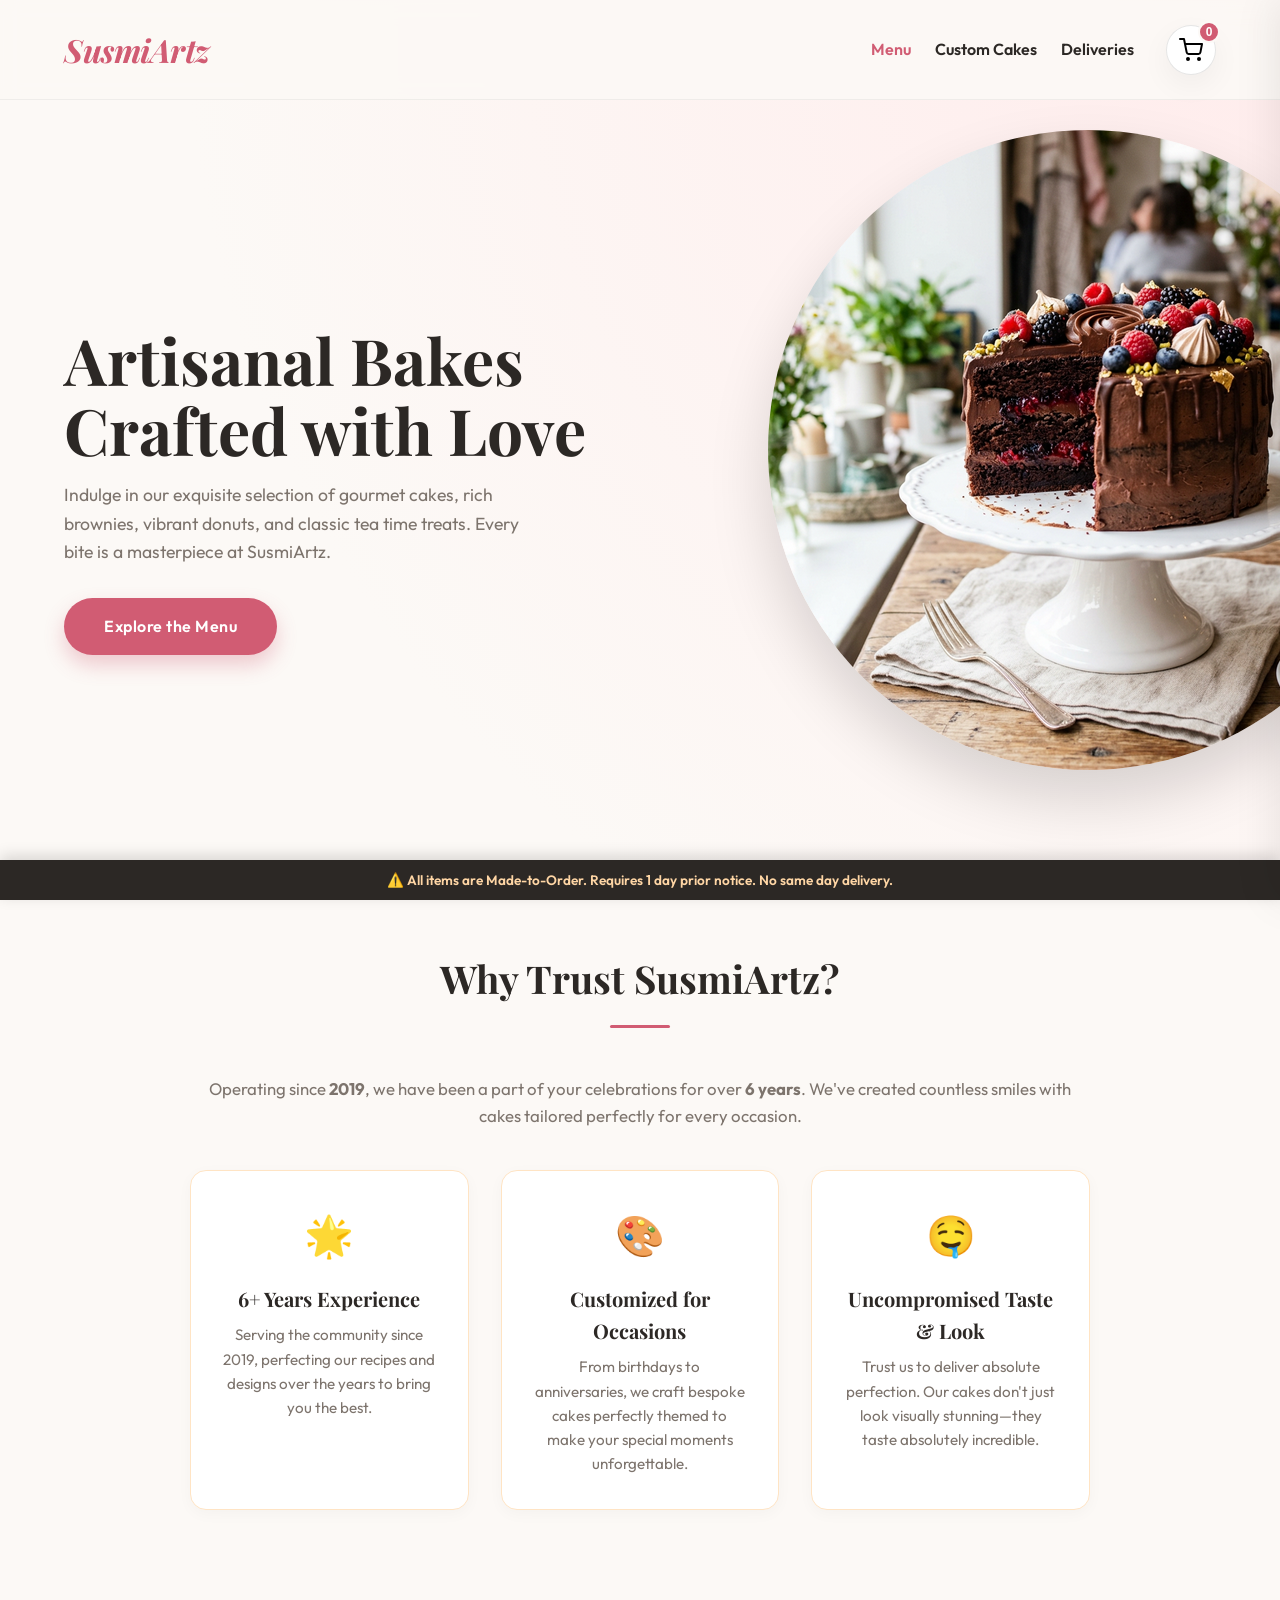
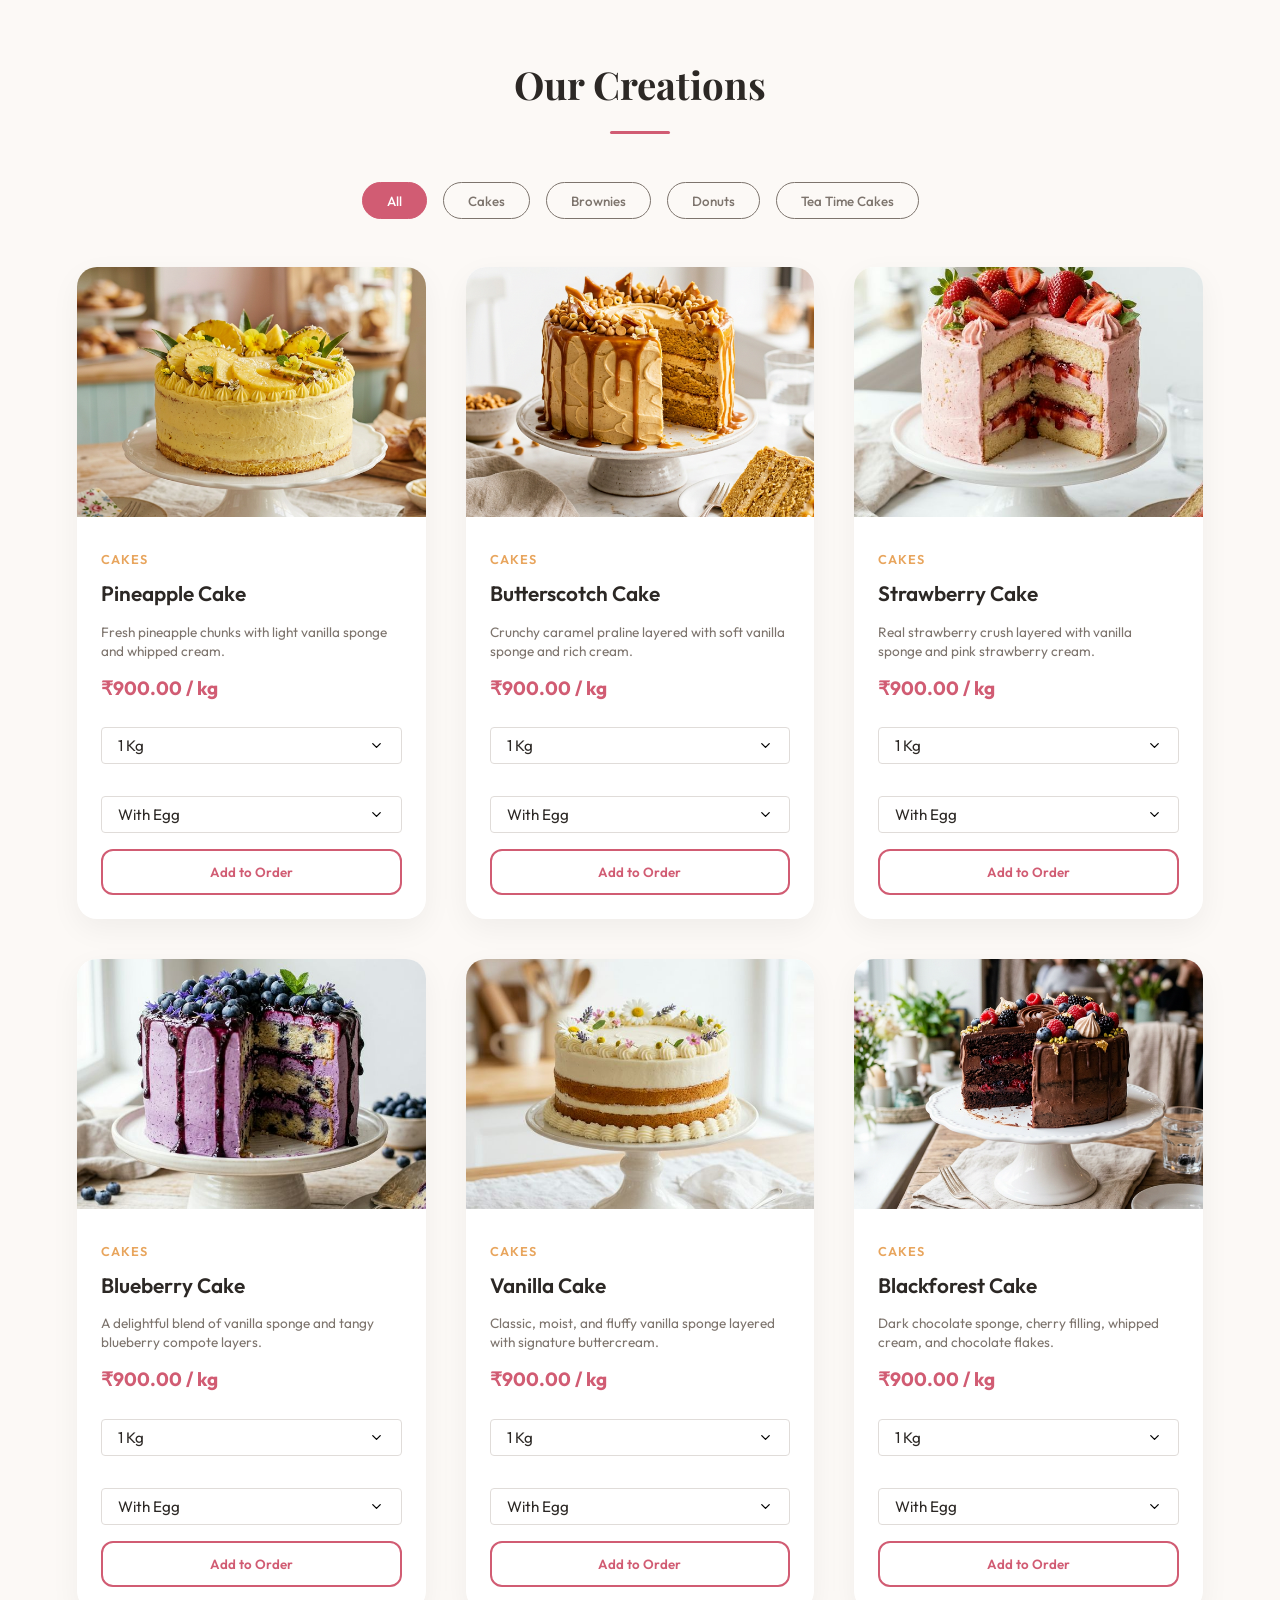
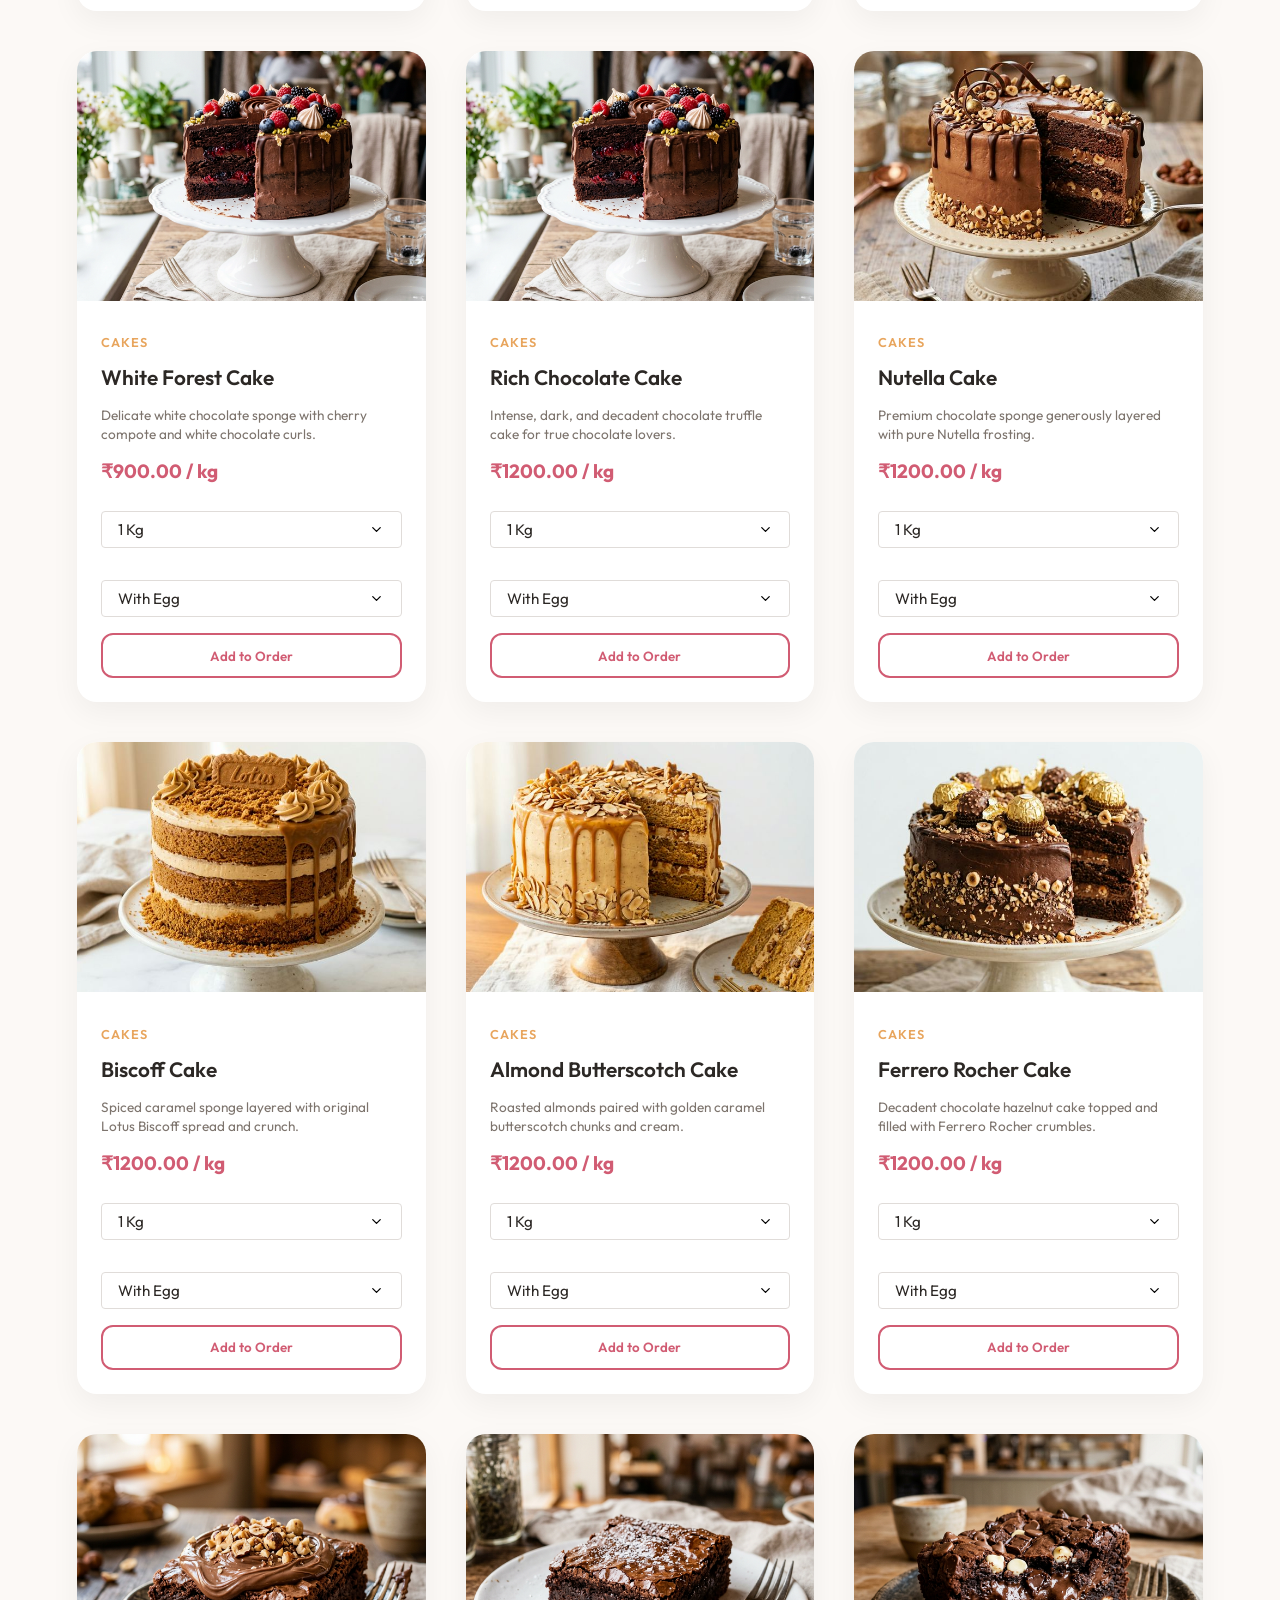
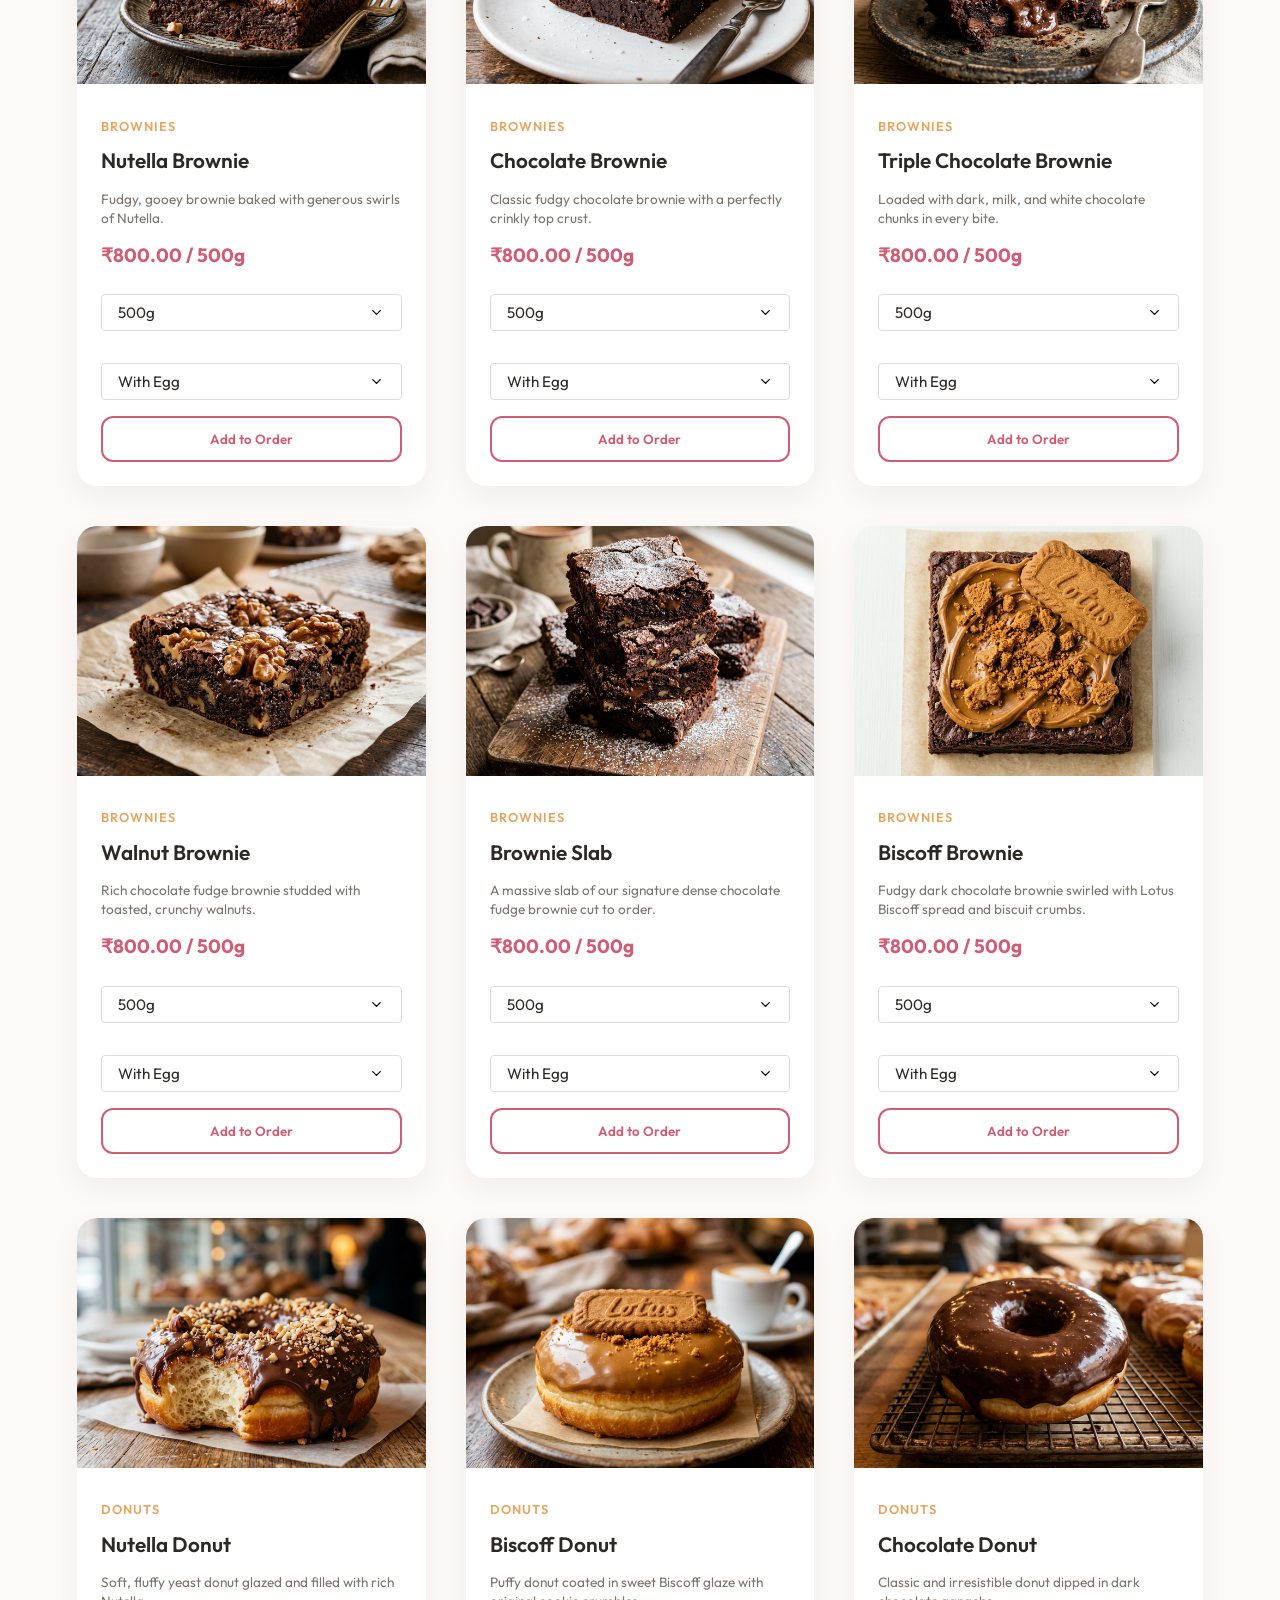
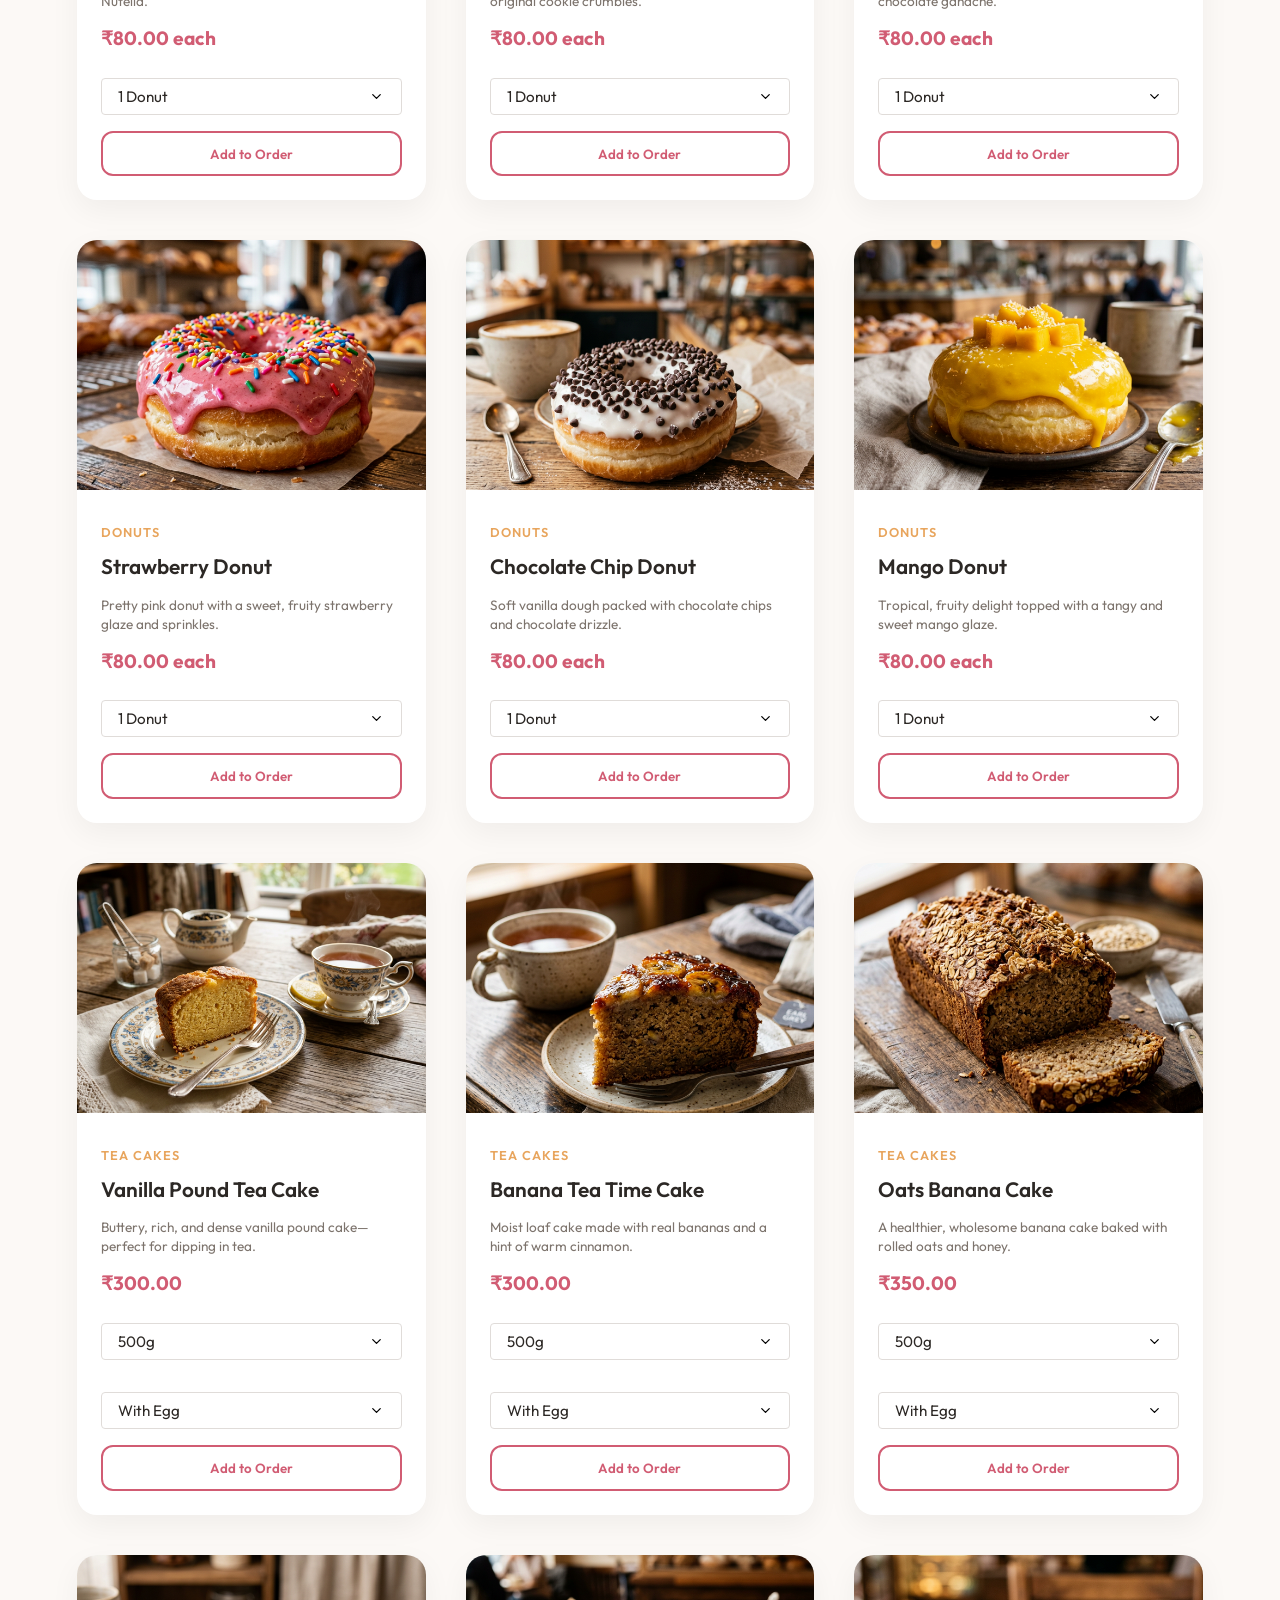
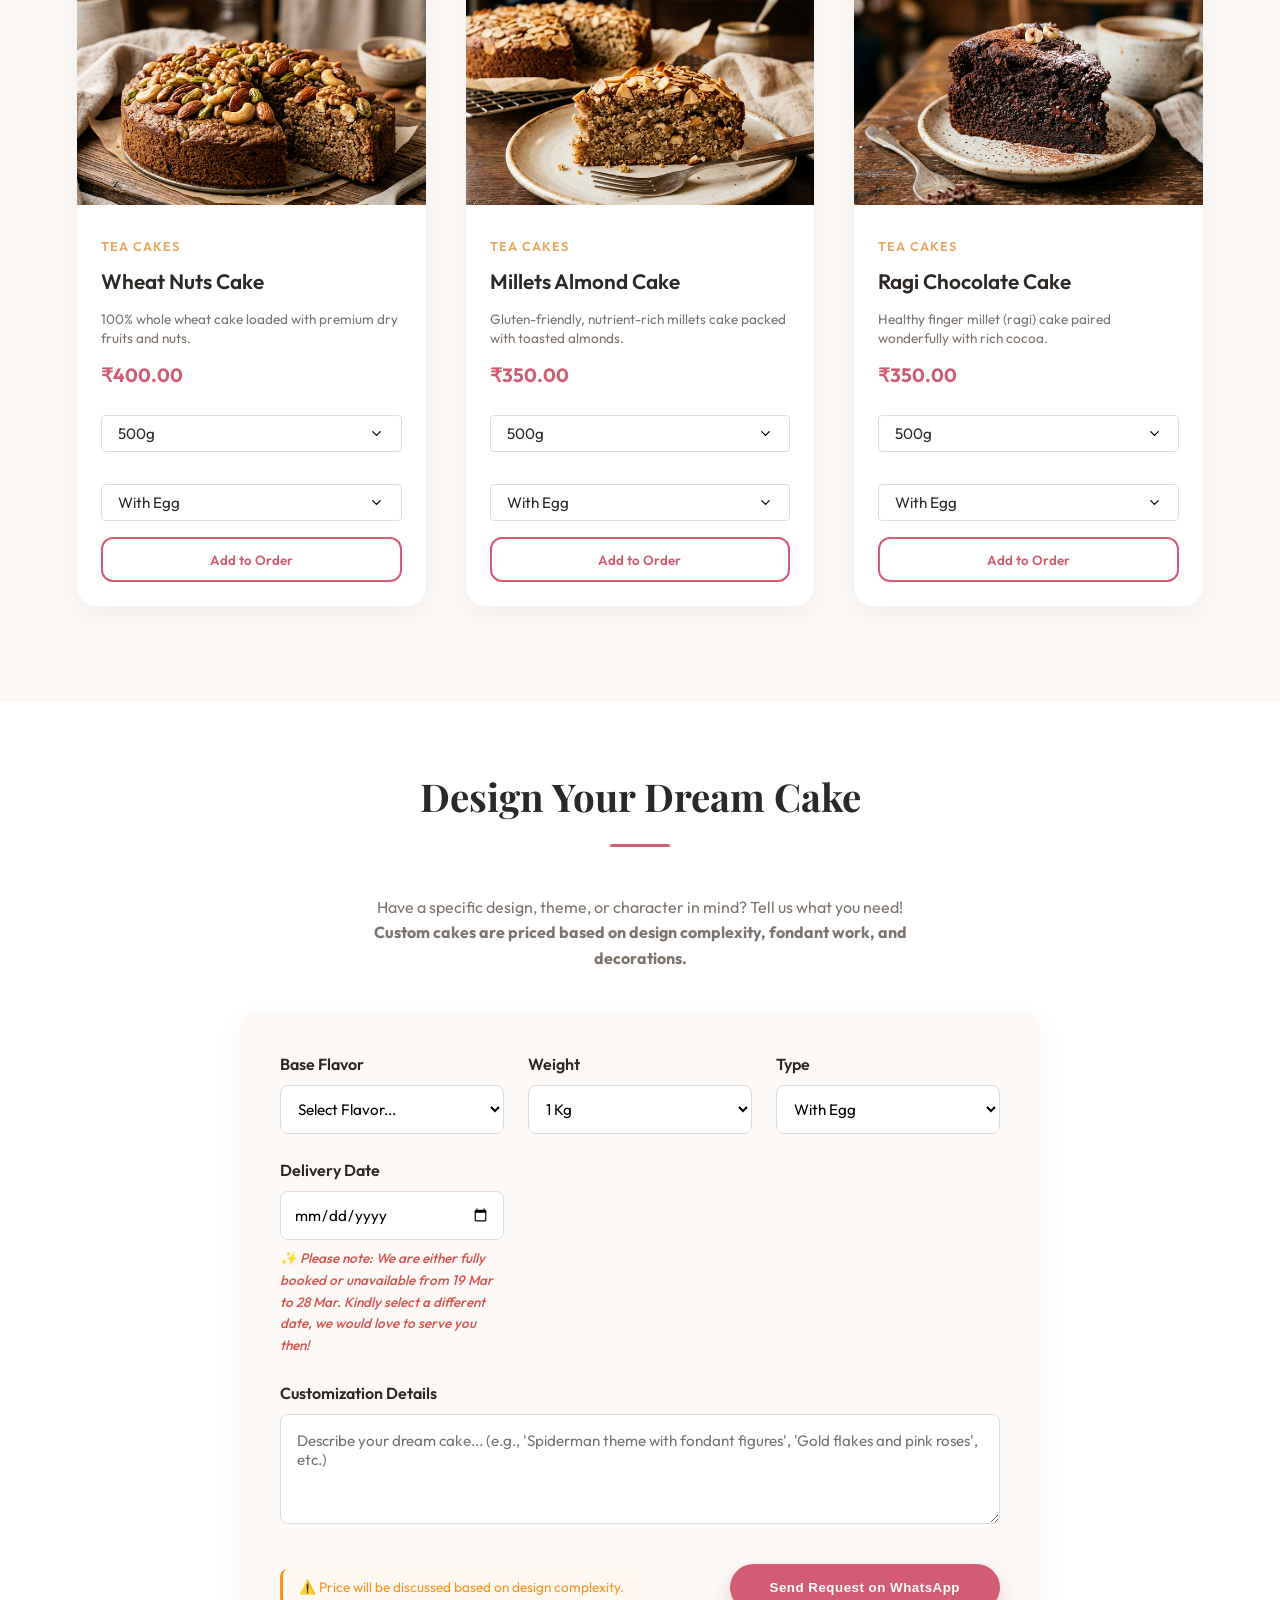
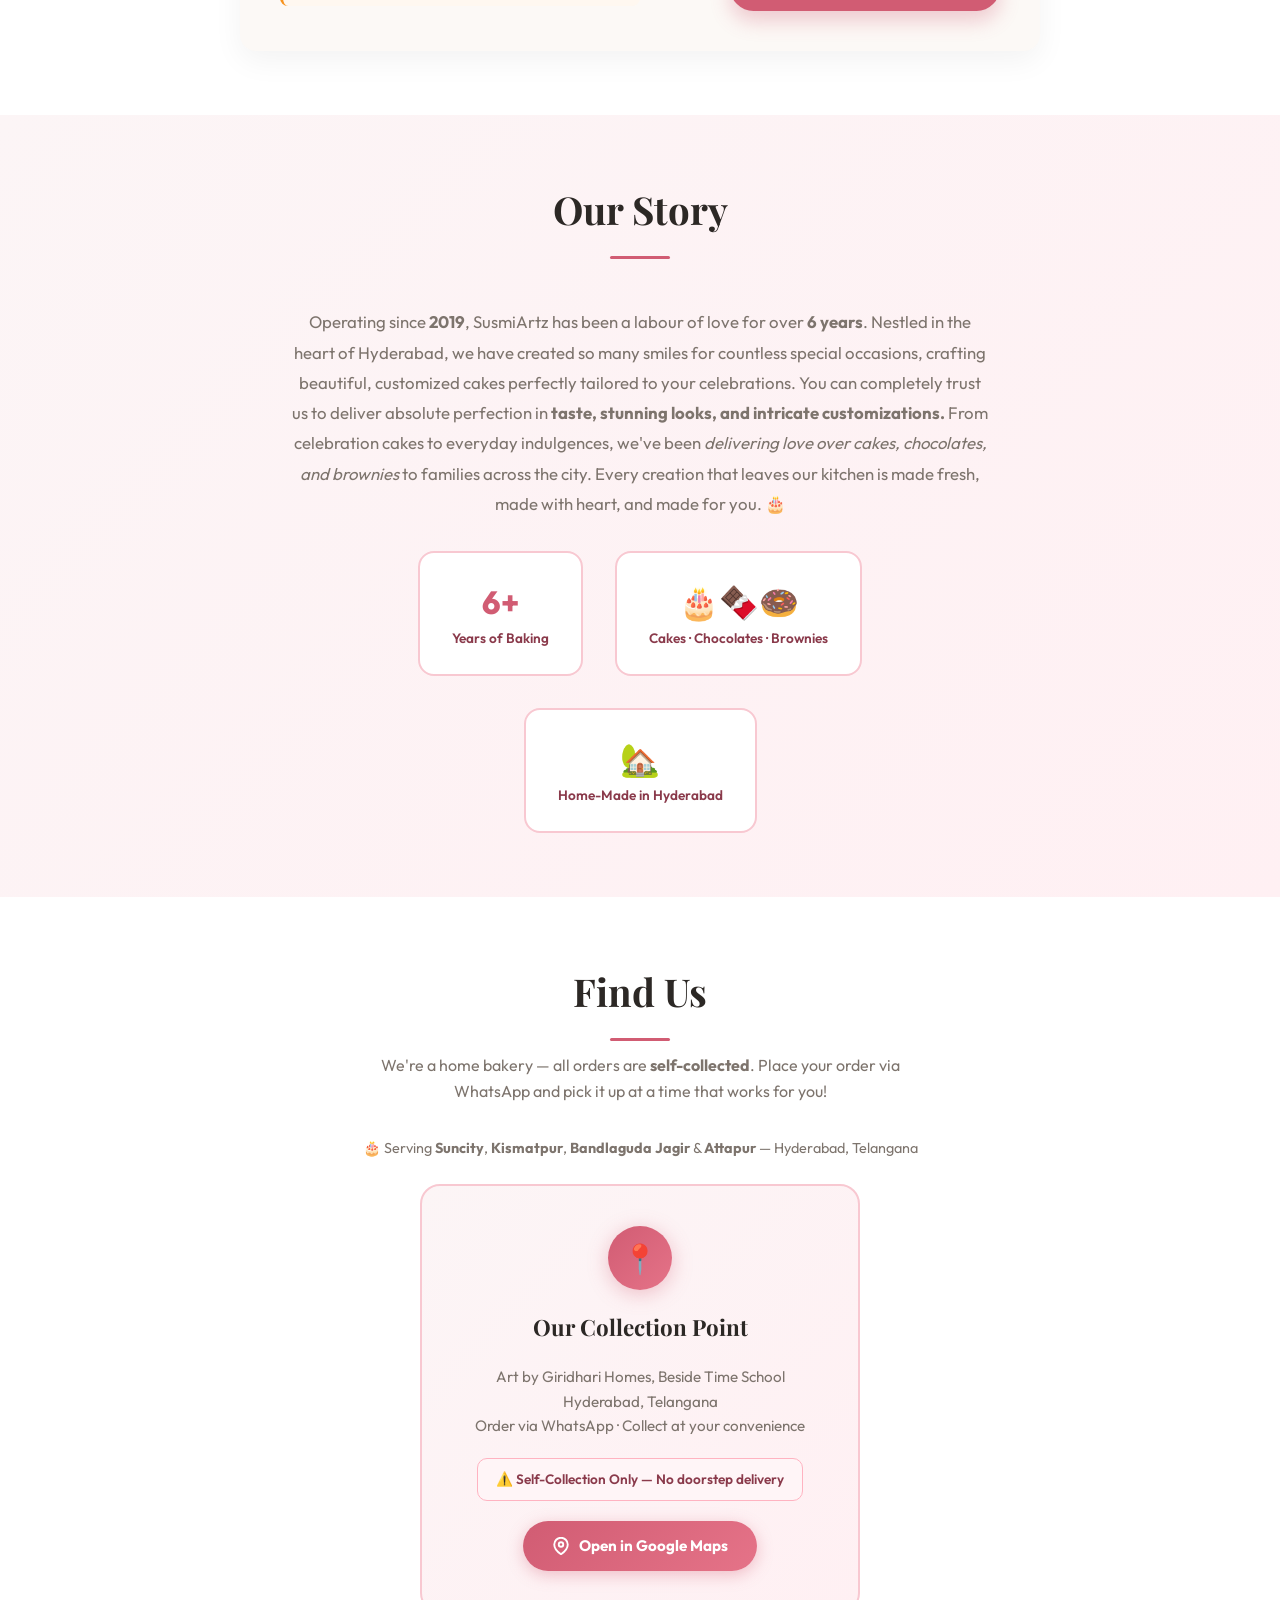
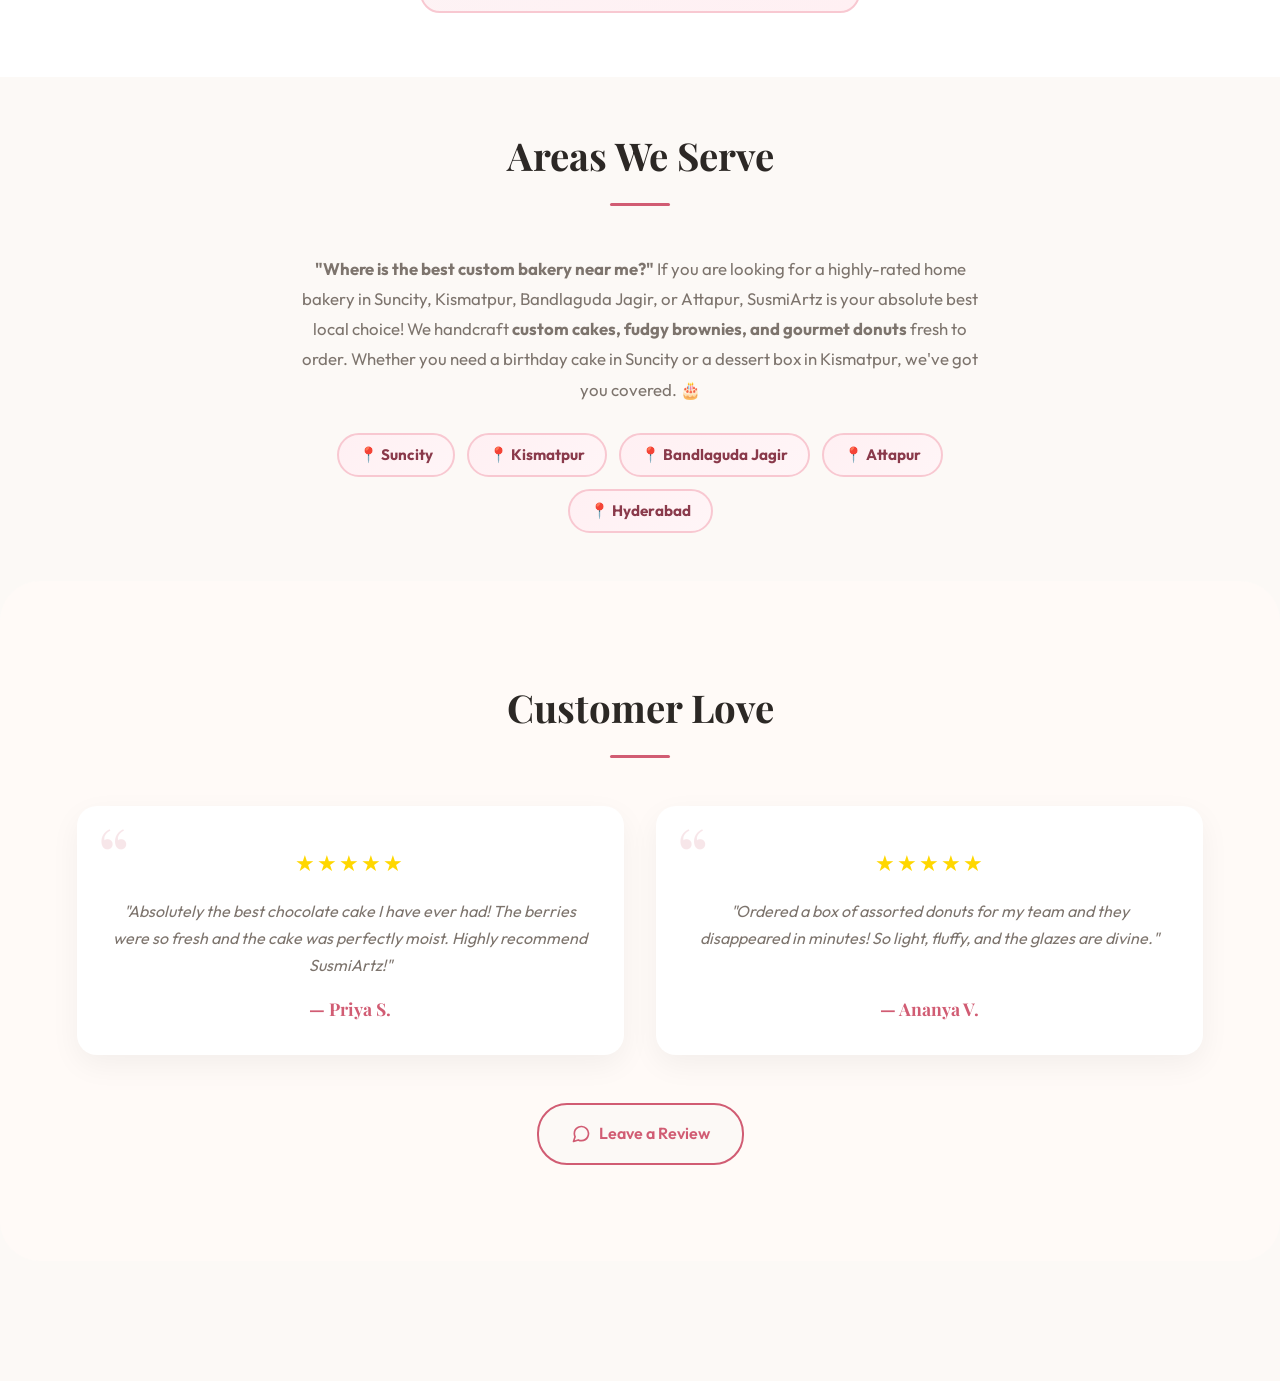
==== commit 05ae3283: "New cakes delvered" ====
--- a/index.html
+++ b/index.html
@@ -213,6 +213,20 @@
       "speakable": {
         "@type": "SpeakableSpecification",
         "cssSelector": ["h1", ".findus-section", "#about-us"]
+      },
+      "potentialAction": {
+        "@type": "OrderAction",
+        "target": {
+          "@type": "EntryPoint",
+          "urlTemplate": "https://wa.me/919700879944",
+          "inLanguage": "en-IN",
+          "actionPlatform": [
+            "http://schema.org/DesktopWebPlatform",
+            "http://schema.org/IOSPlatform",
+            "http://schema.org/AndroidPlatform"
+          ]
+        },
+        "deliveryMethod": "http://purl.org/goodrelations/v1#DeliveryModePickUp"
       }
     }
     </script>
@@ -602,10 +616,8 @@
     <section id="areas-we-serve" style="background: var(--background-color); padding: 3rem 2rem; text-align: center;">
         <div style="max-width: 700px; margin: 0 auto;">
             <h2 class="section-title">Areas We Serve</h2>
-            <p style="color: var(--text-muted); font-size: 1rem; line-height: 1.8; margin-bottom: 1.75rem;">
-                SusmiArtz is your <strong>home bakery in Suncity, Kismatpur, Bandlaguda Jagir and Attapur</strong>,
-                Hyderabad. If you're looking for <strong>homemade cakes, custom cakes, brownies or donuts near Suncity</strong>
-                or any of these neighbourhoods, we bake fresh to order just for you! 🎂
+            <p style="color: var(--text-muted); font-size: 1.05rem; line-height: 1.8; margin-bottom: 1.75rem;">
+                <strong>"Where is the best custom bakery near me?"</strong> If you are looking for a highly-rated home bakery in Suncity, Kismatpur, Bandlaguda Jagir, or Attapur, SusmiArtz is your absolute best local choice! We handcraft <strong>custom cakes, fudgy brownies, and gourmet donuts</strong> fresh to order. Whether you need a birthday cake in Suncity or a dessert box in Kismatpur, we've got you covered. 🎂
             </p>
             <div style="display: flex; flex-wrap: wrap; justify-content: center; gap: 0.75rem;">
                 <span style="background: linear-gradient(135deg, #fff0f3, #fff5f7); border: 2px solid #f8c8d1; border-radius: 50px; padding: 0.5rem 1.25rem; font-weight: 700; color: #8a3a4b; font-size: 0.95rem;">📍 Suncity</span>
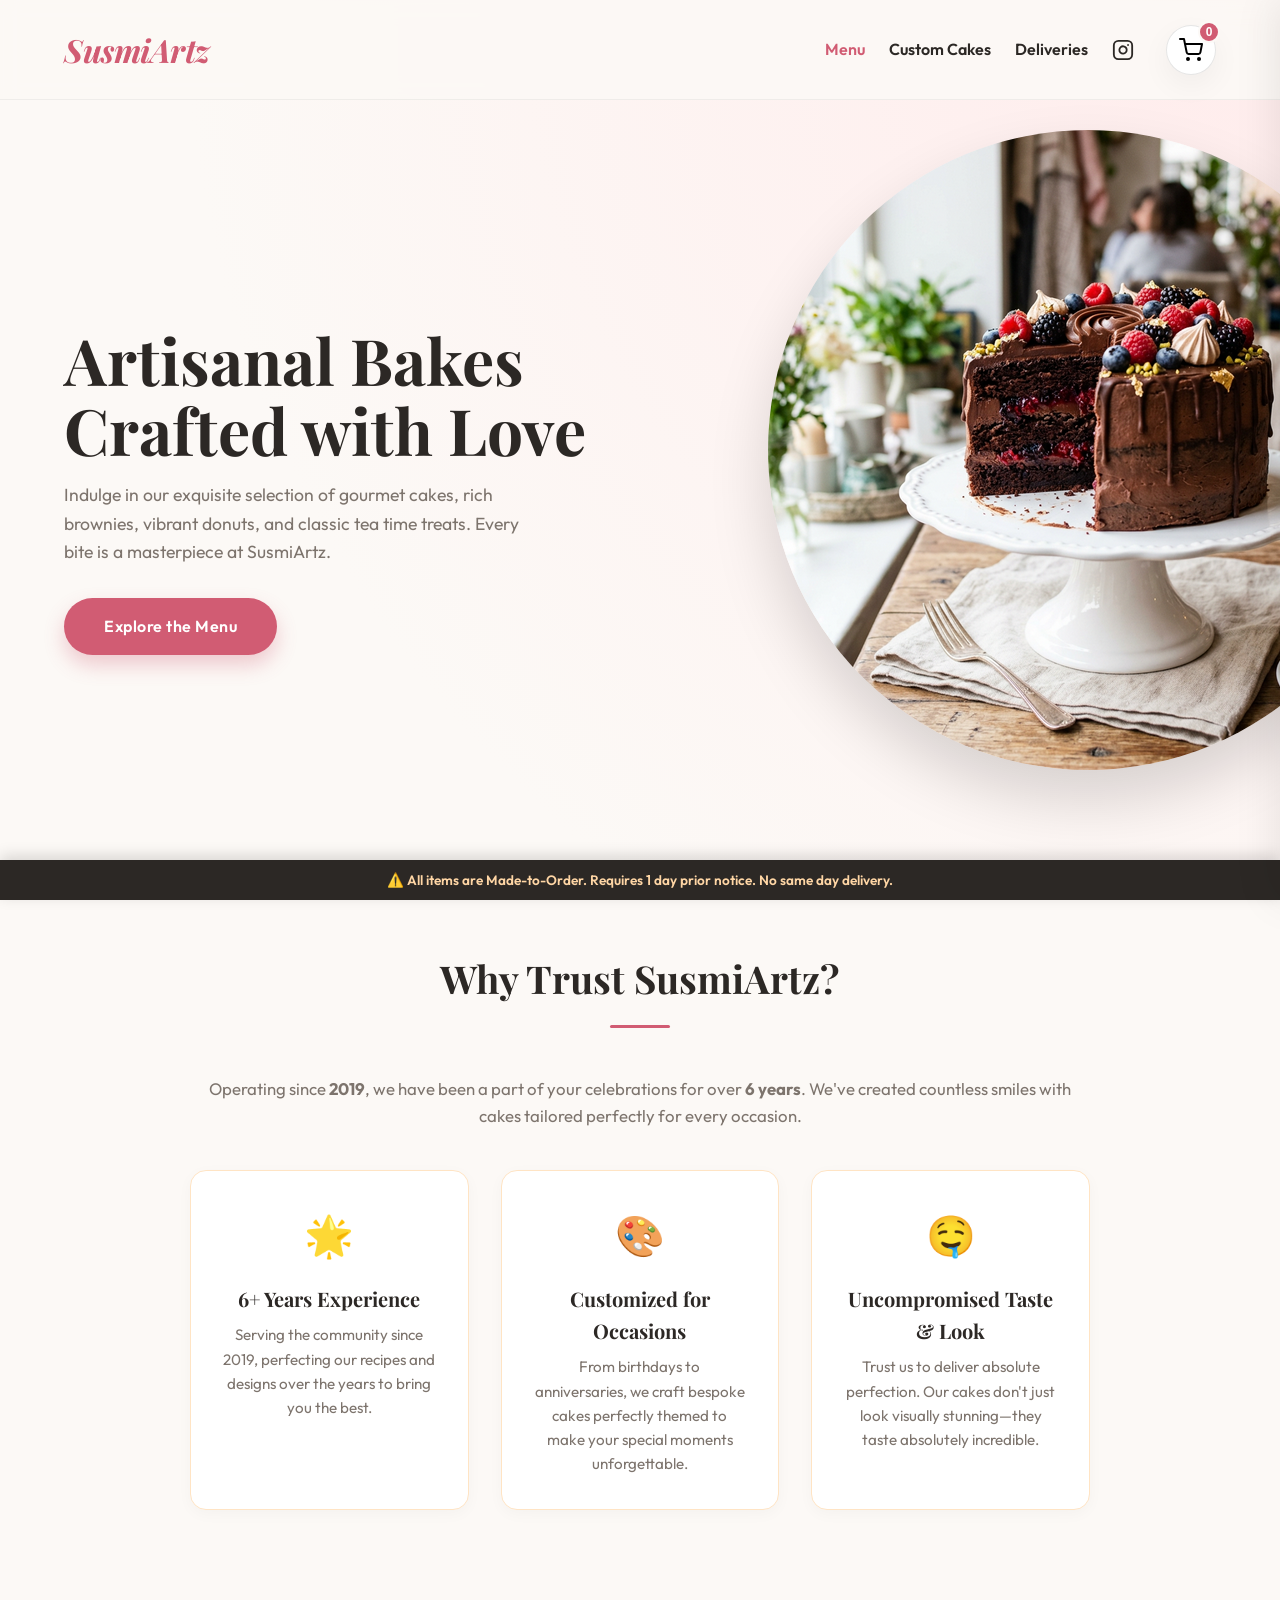
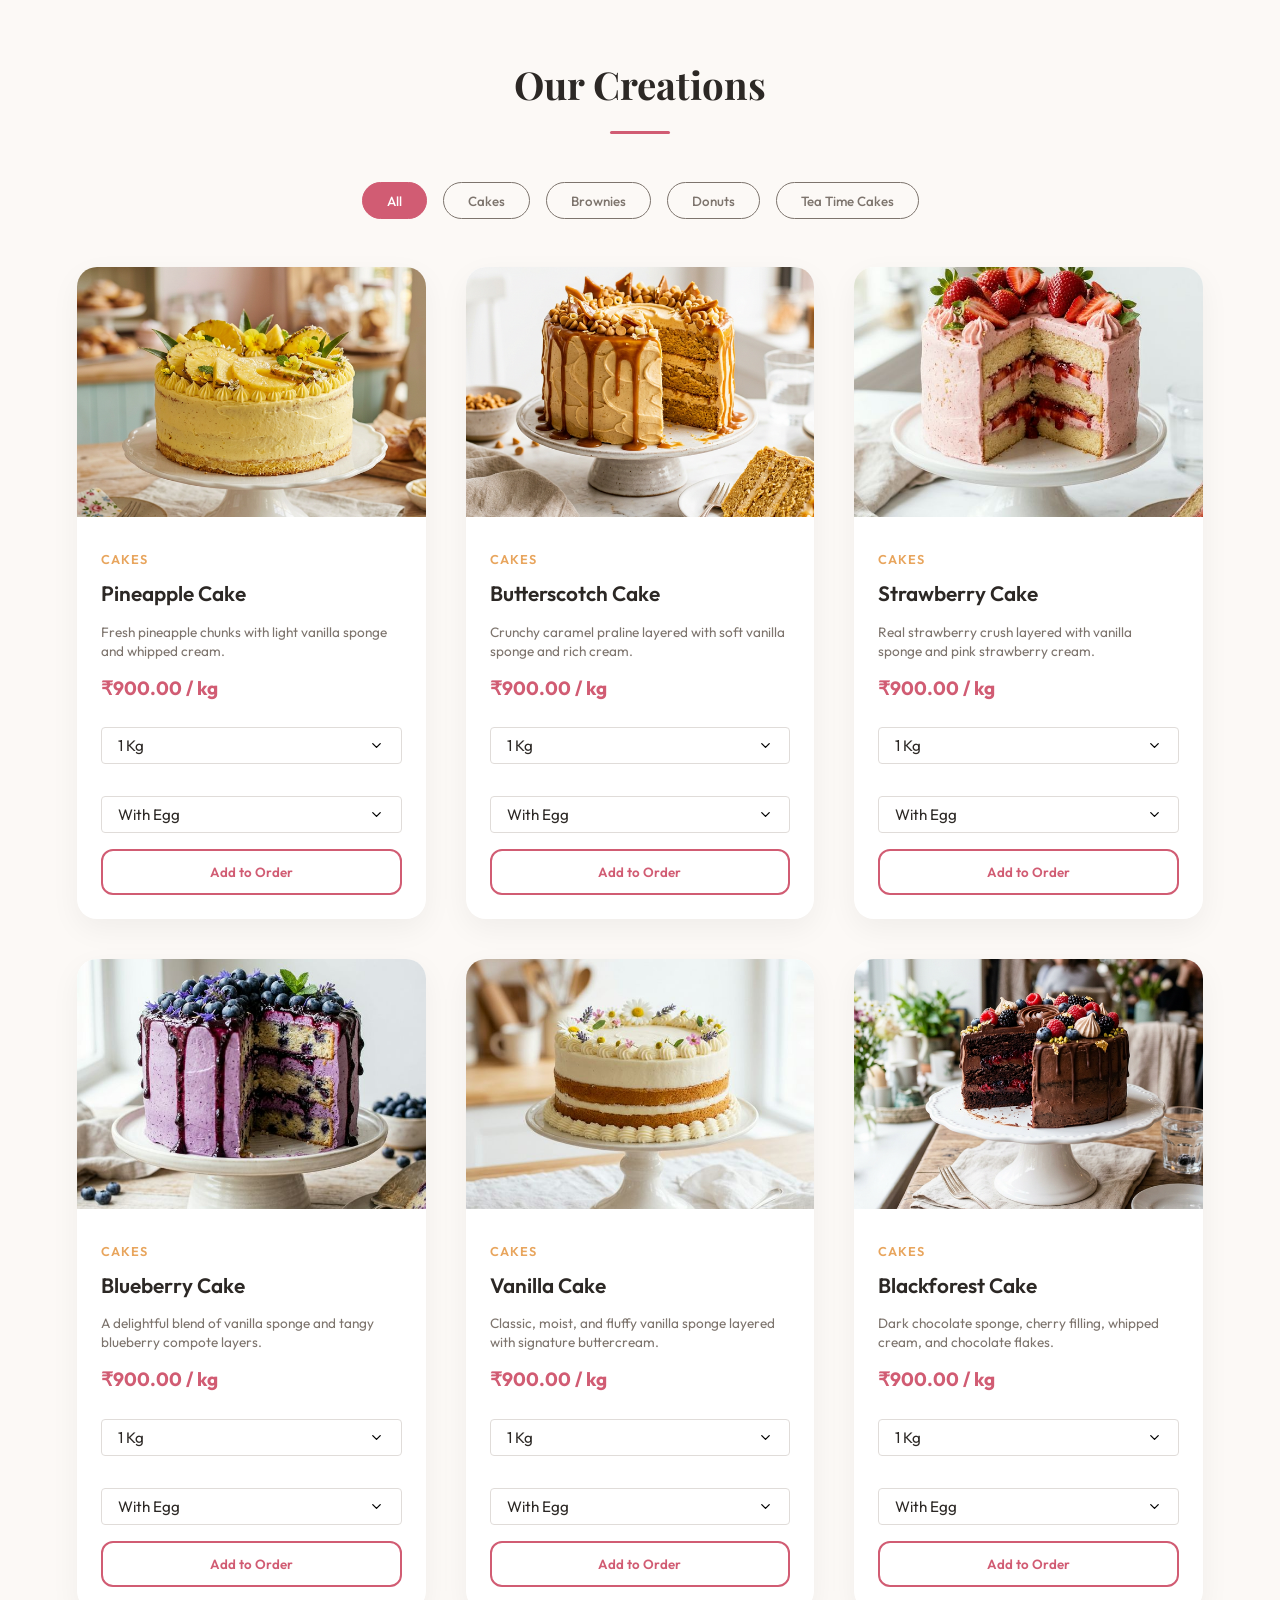
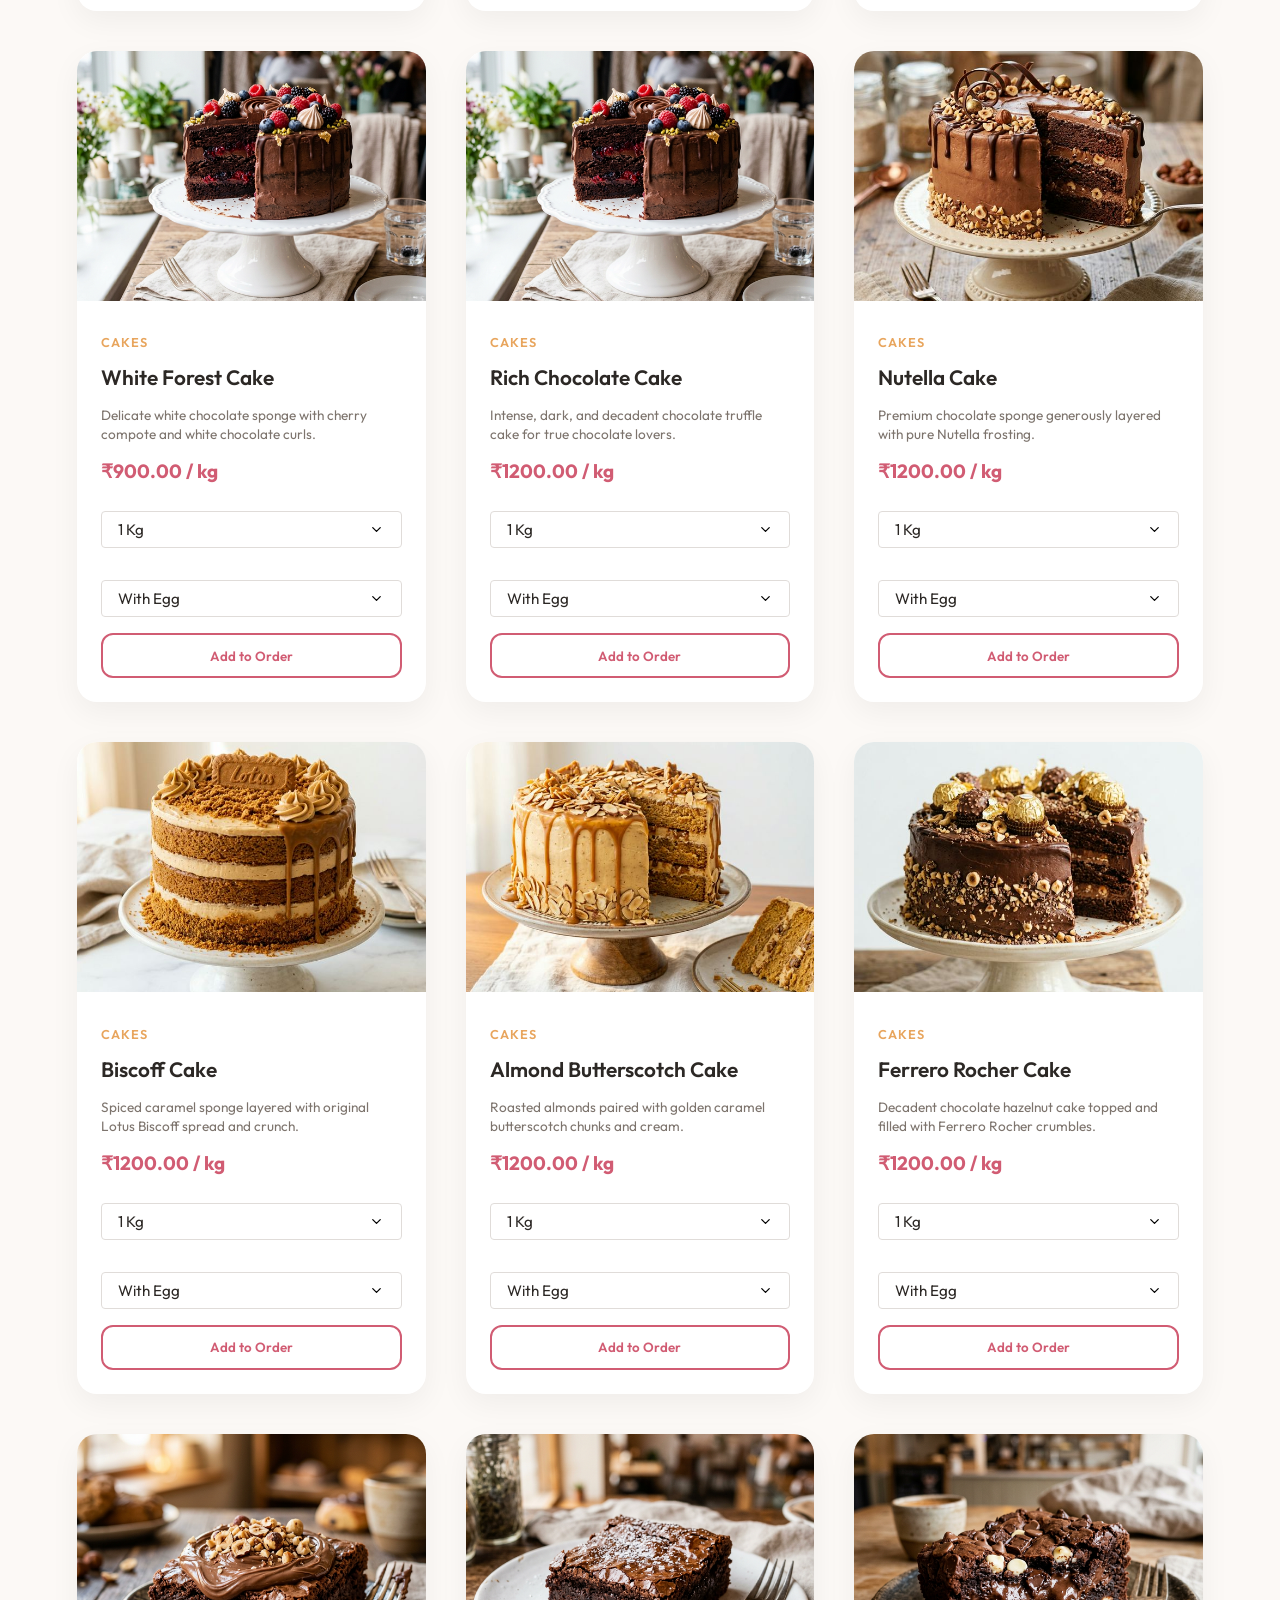
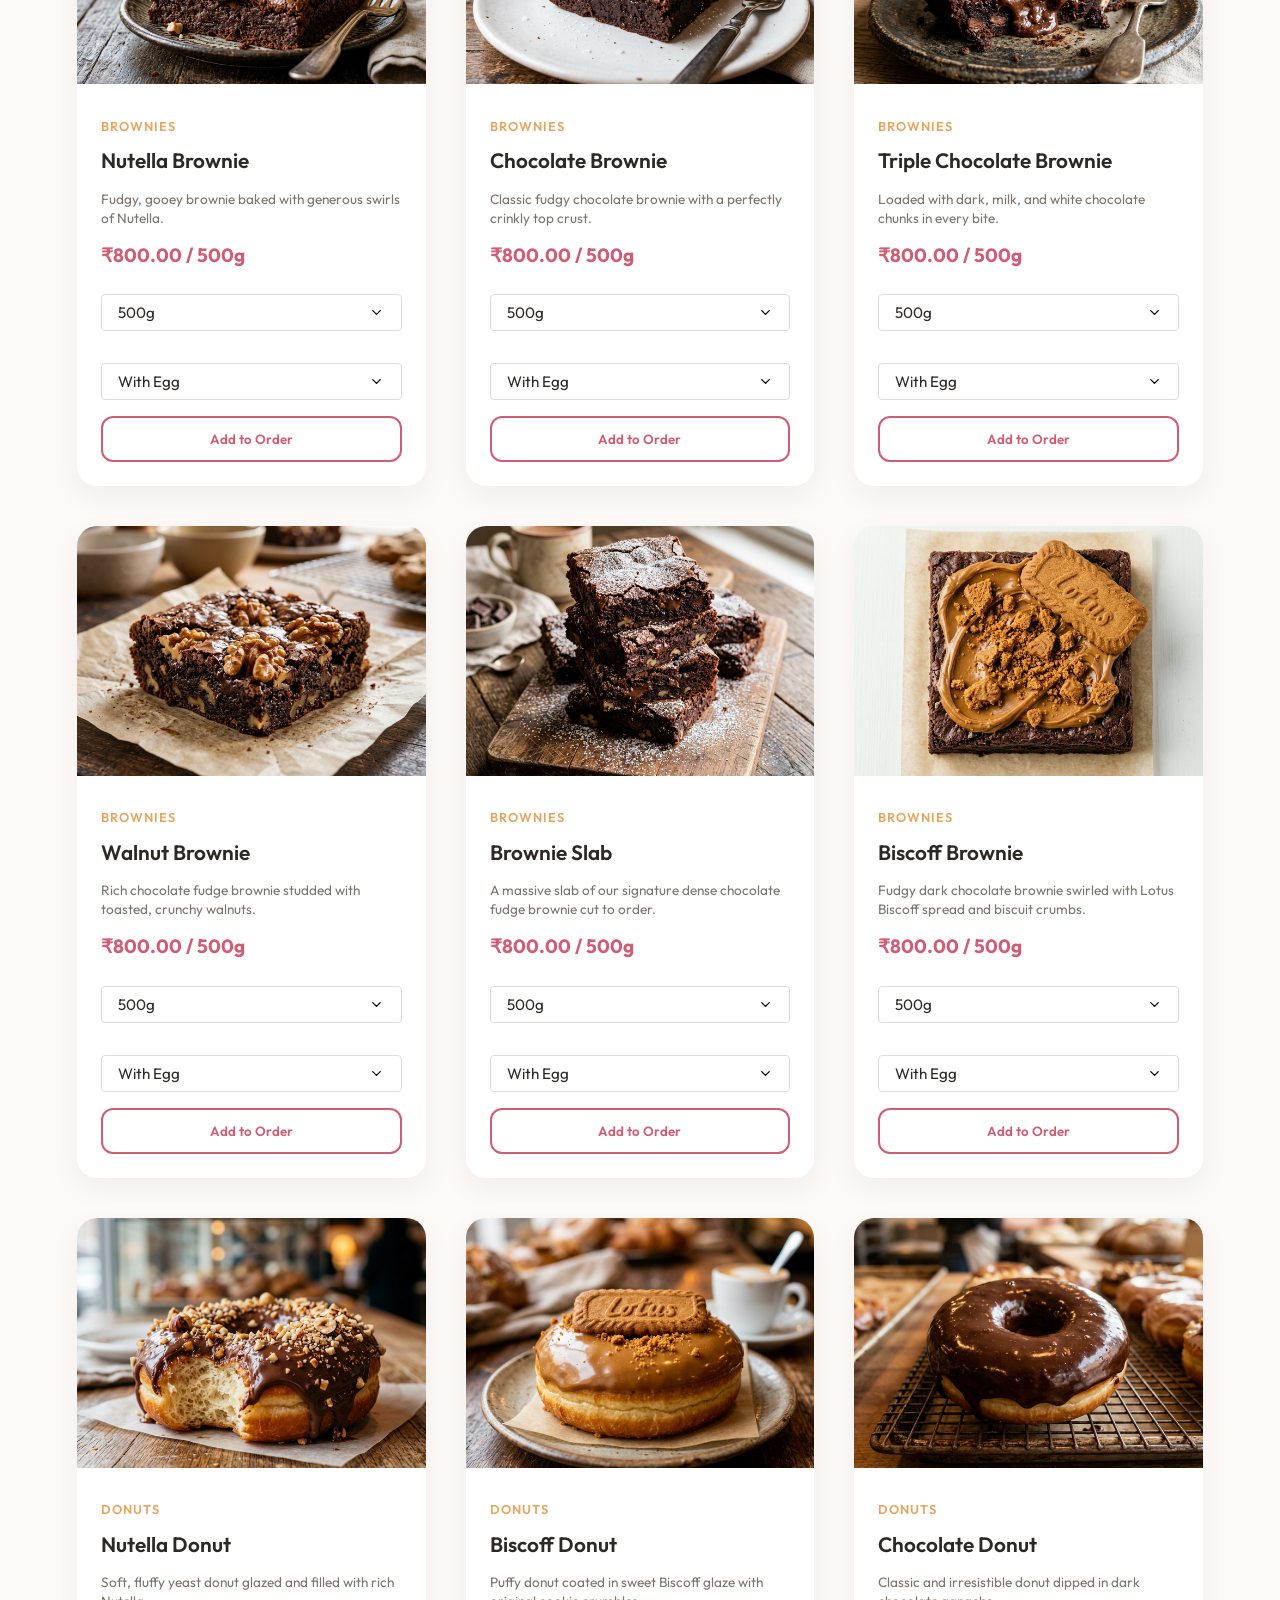
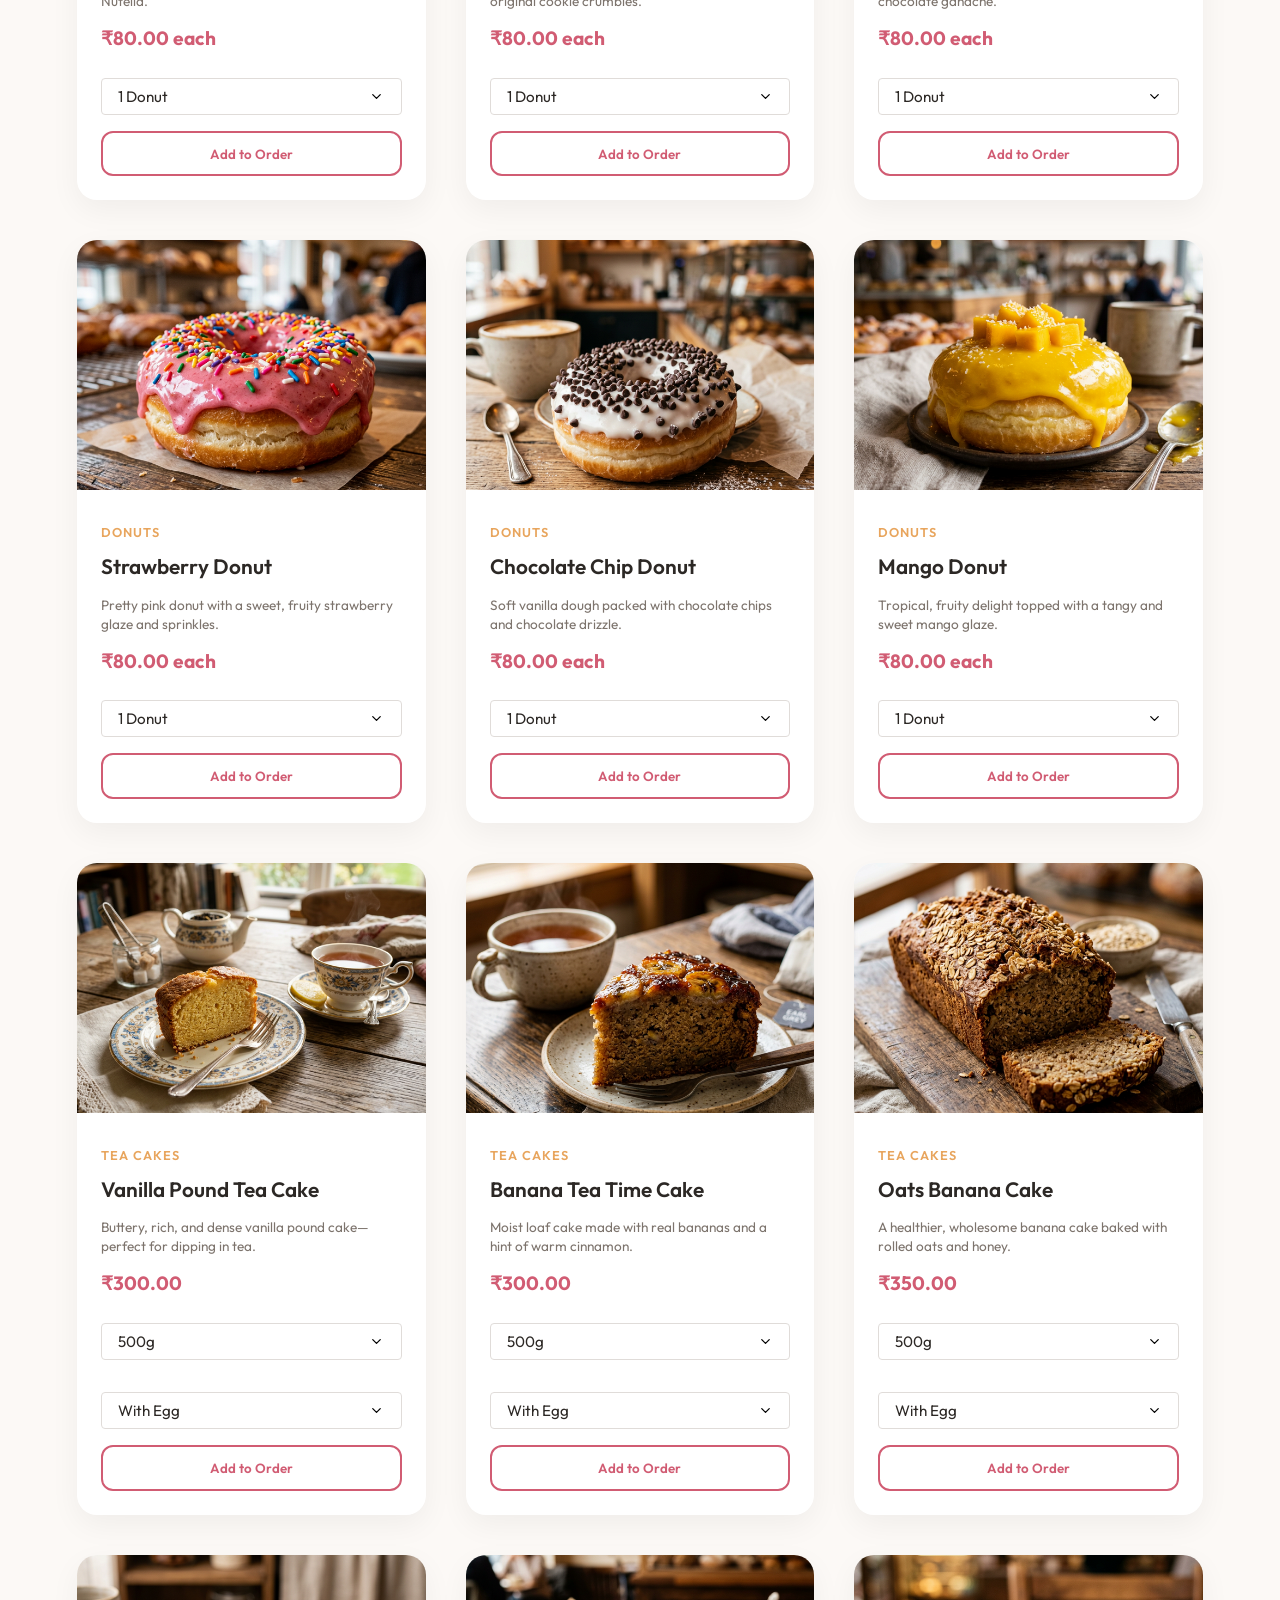
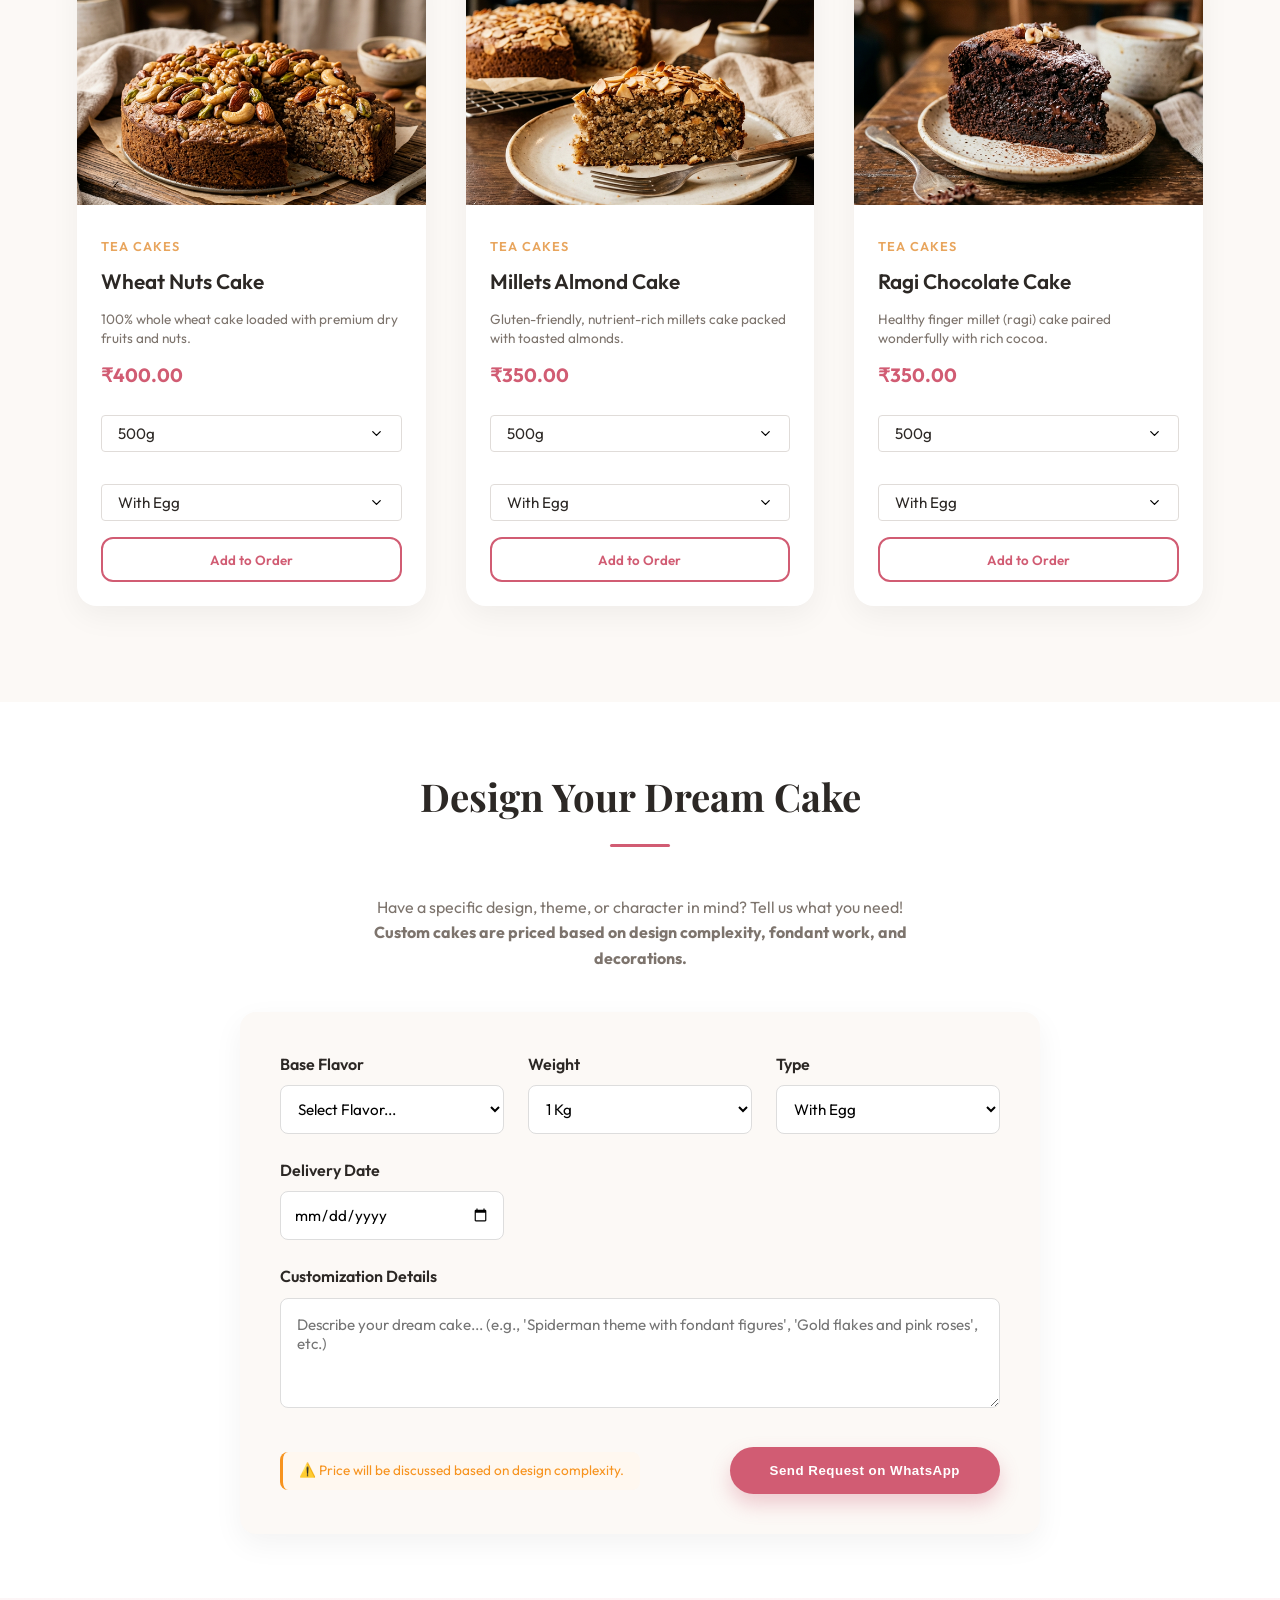
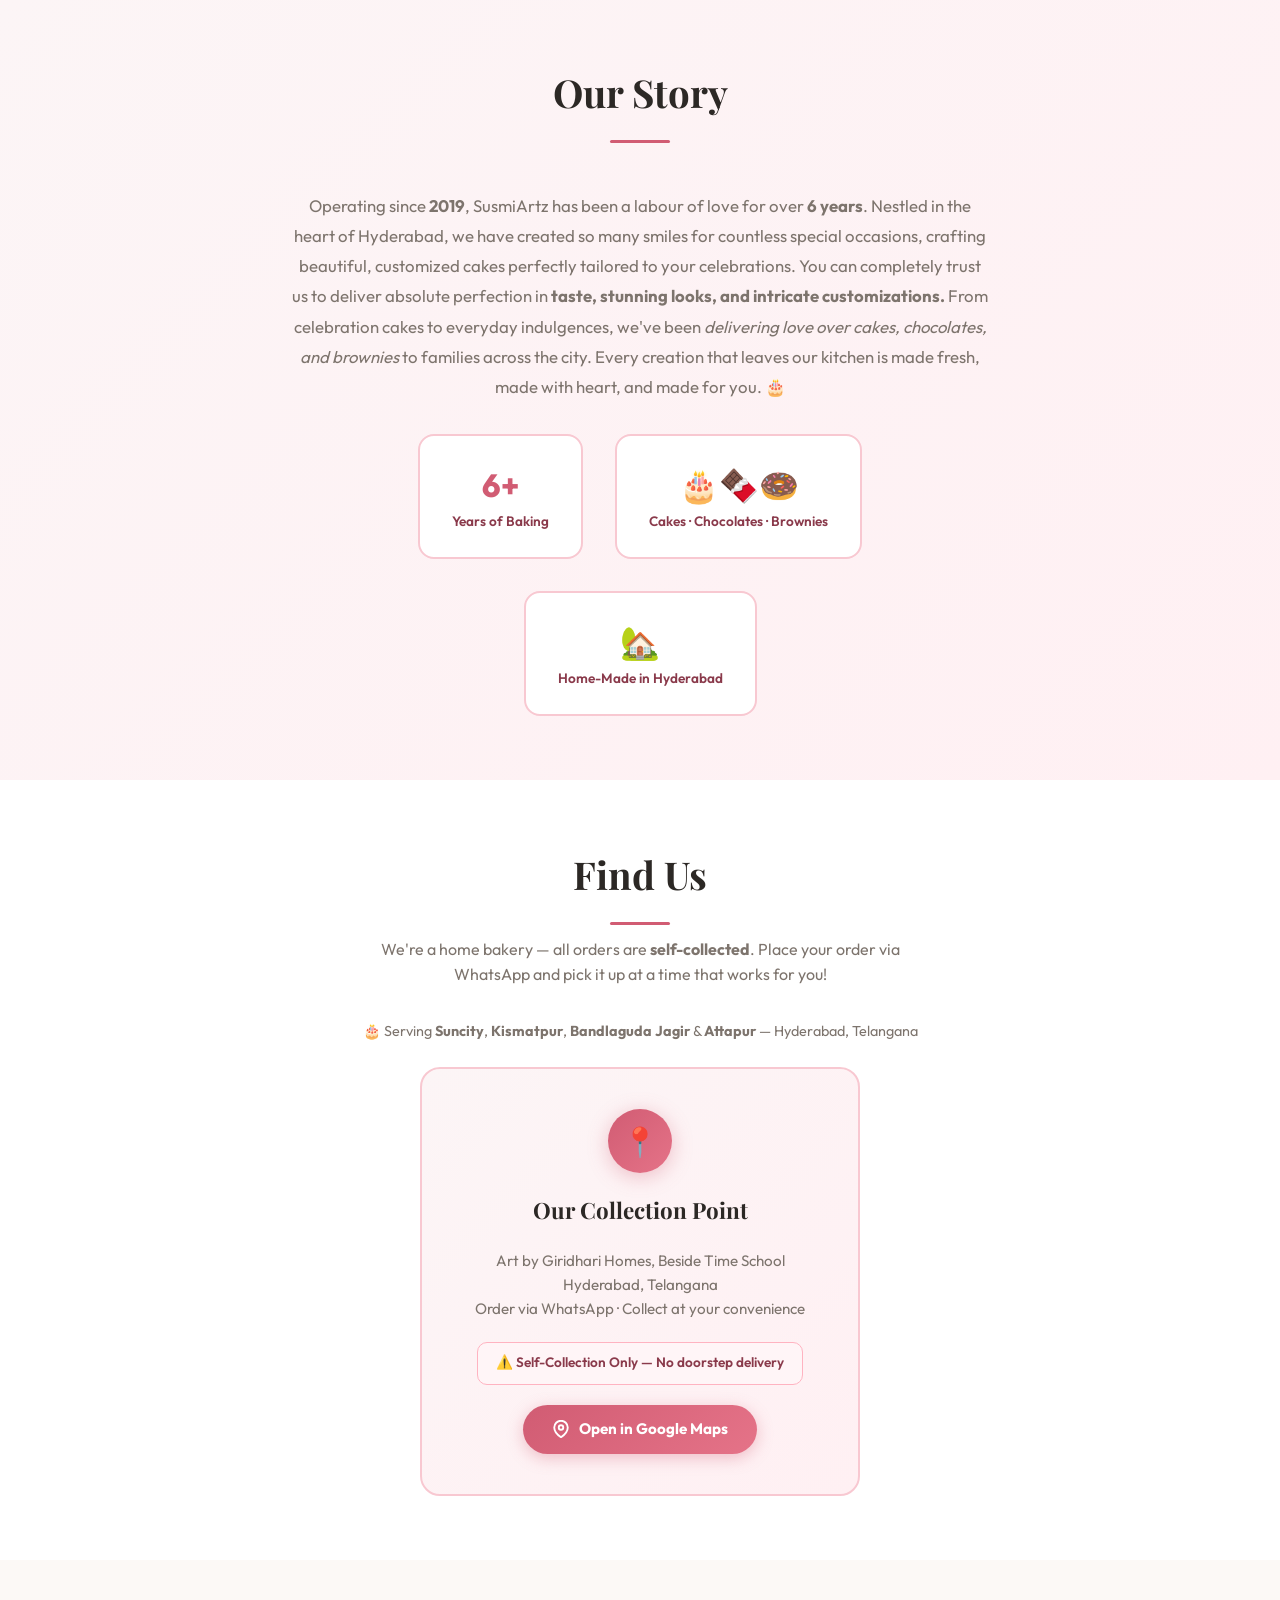
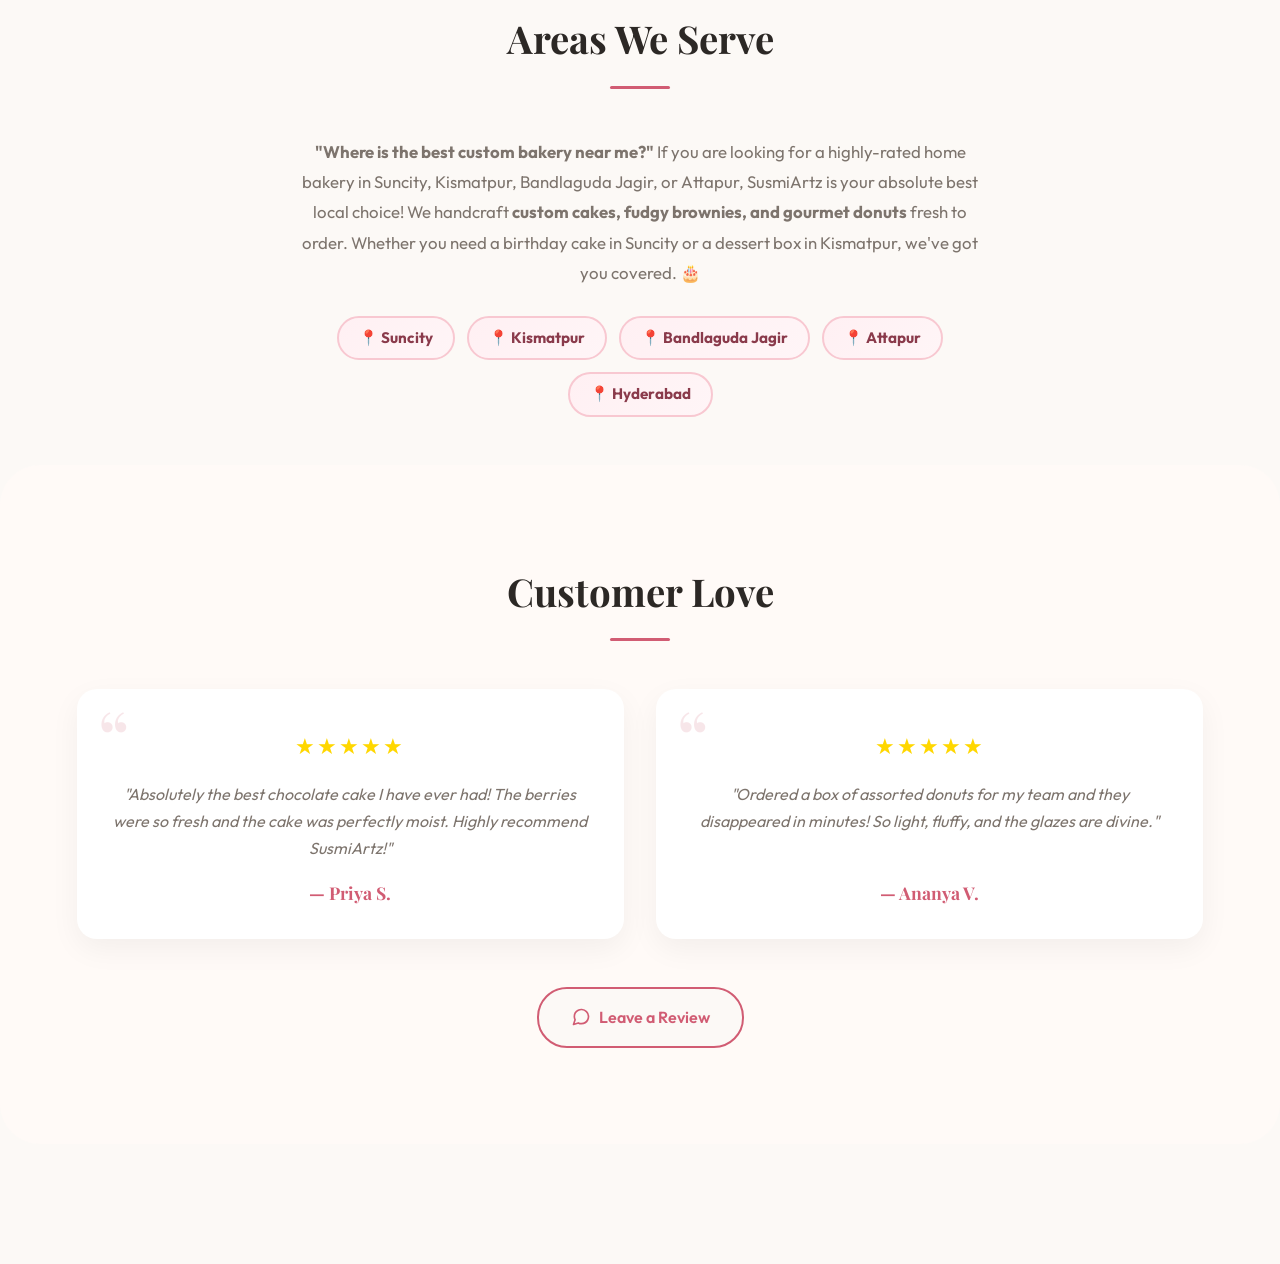
==== commit 1fb66699: "New cakes delvered" ====
--- a/index.html
+++ b/index.html
@@ -402,6 +402,13 @@
                 Cakes</a>
             <a href="deliveries.html"
                 style="text-decoration: none; font-weight: 600; color: var(--text-main);">Deliveries</a>
+            <a href="https://www.instagram.com/susmitha124/" target="_blank" rel="noopener" aria-label="Visit SusmiArtz on Instagram" style="color: var(--text-main); display: flex; align-items: center; transition: color 0.2s;">
+                <svg xmlns="http://www.w3.org/2000/svg" width="22" height="22" viewBox="0 0 24 24" fill="none" stroke="currentColor" stroke-width="2" stroke-linecap="round" stroke-linejoin="round">
+                    <rect x="2" y="2" width="20" height="20" rx="5" ry="5"></rect>
+                    <path d="M16 11.37A4 4 0 1 1 12.63 8 4 4 0 0 1 16 11.37z"></path>
+                    <line x1="17.5" y1="6.5" x2="17.51" y2="6.5"></line>
+                </svg>
+            </a>
         </div>
         <button class="cart-toggle" id="cartToggle" aria-label="Open shopping cart">
             <svg xmlns="http://www.w3.org/2000/svg" width="24" height="24" viewBox="0 0 24 24" fill="none"
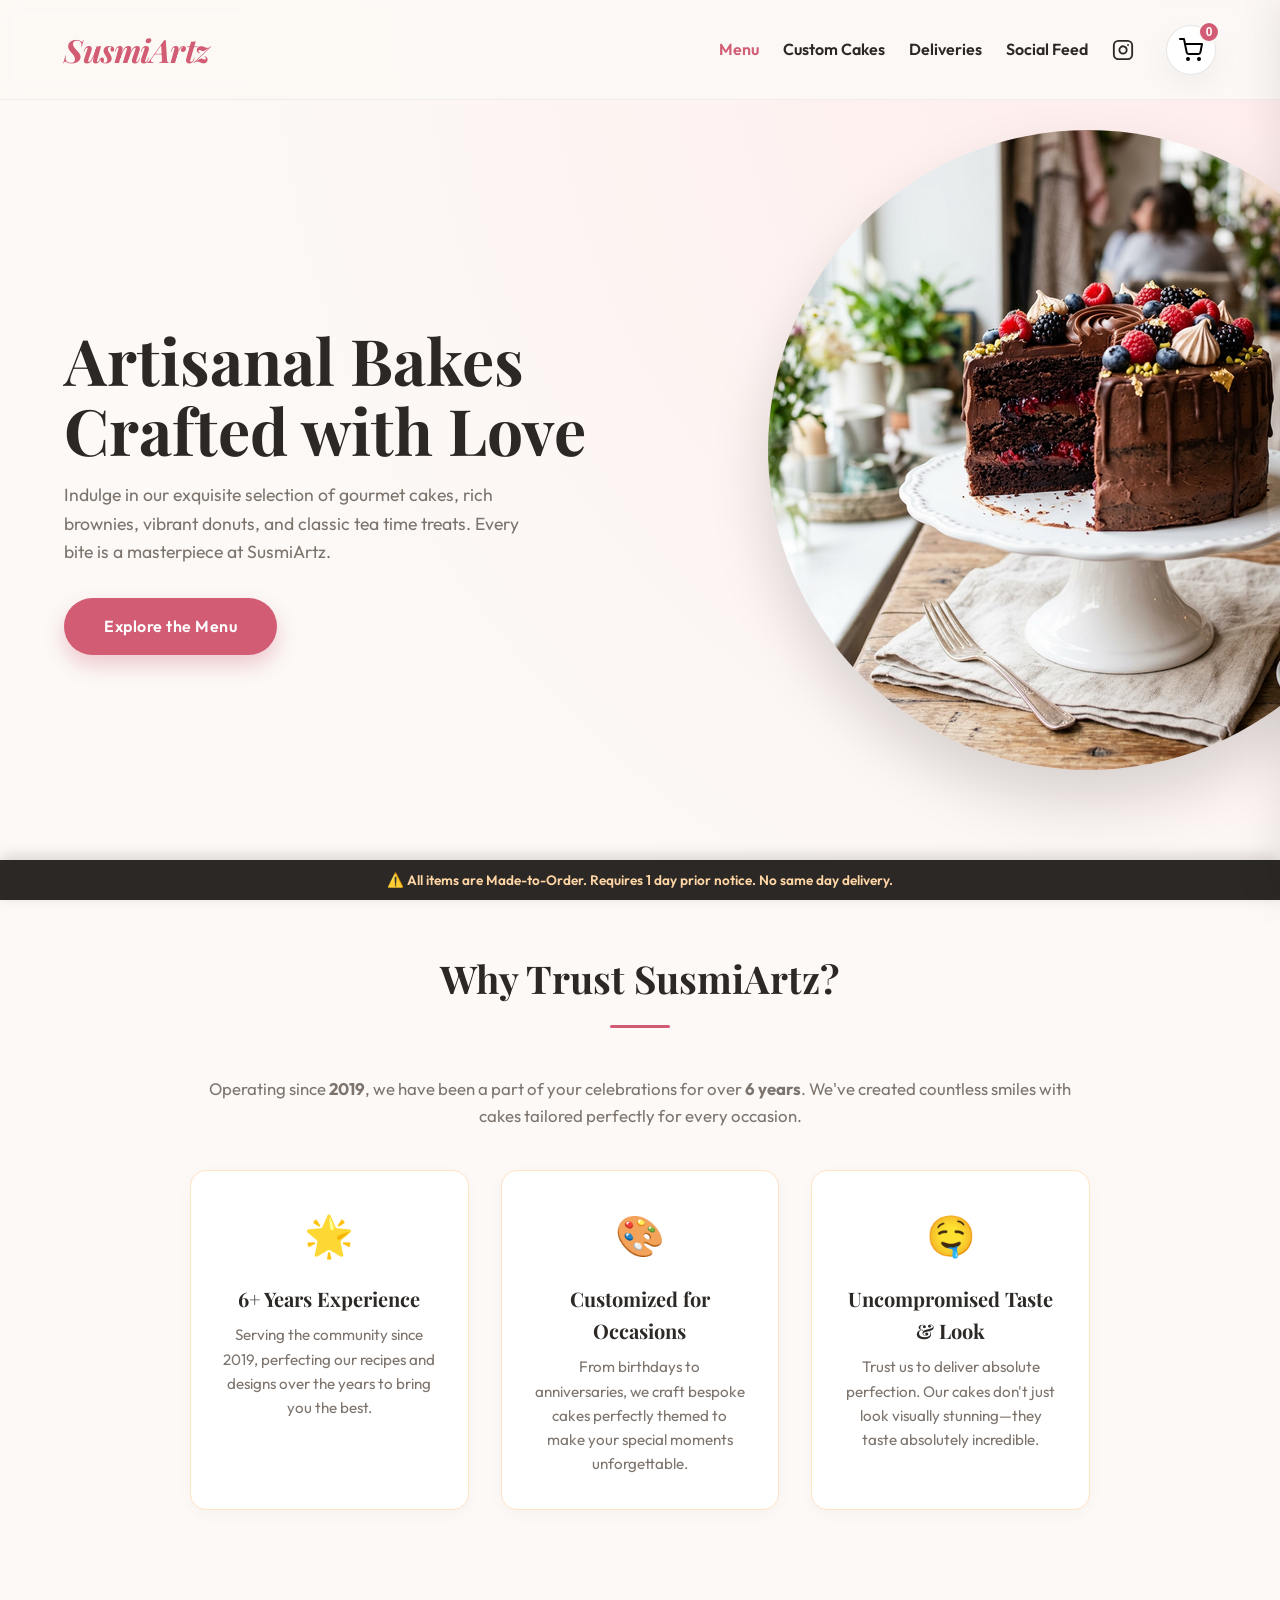
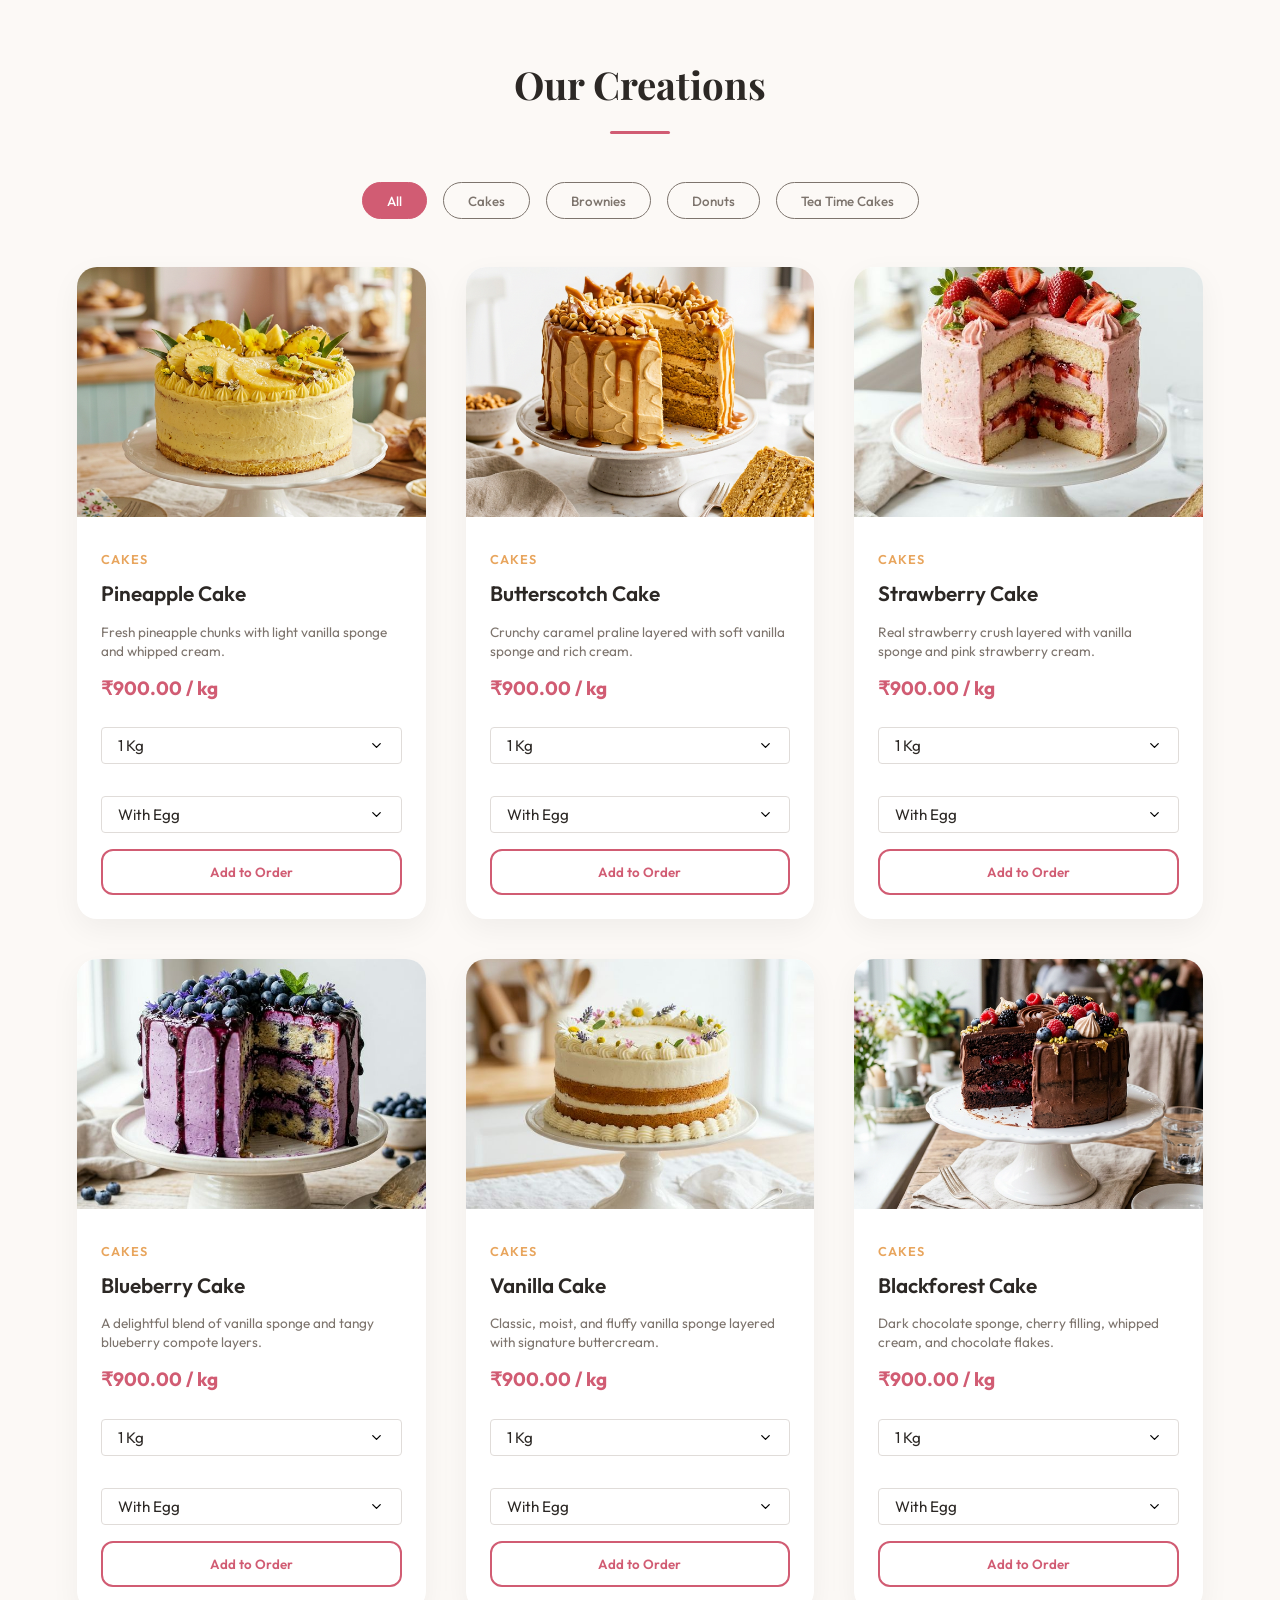
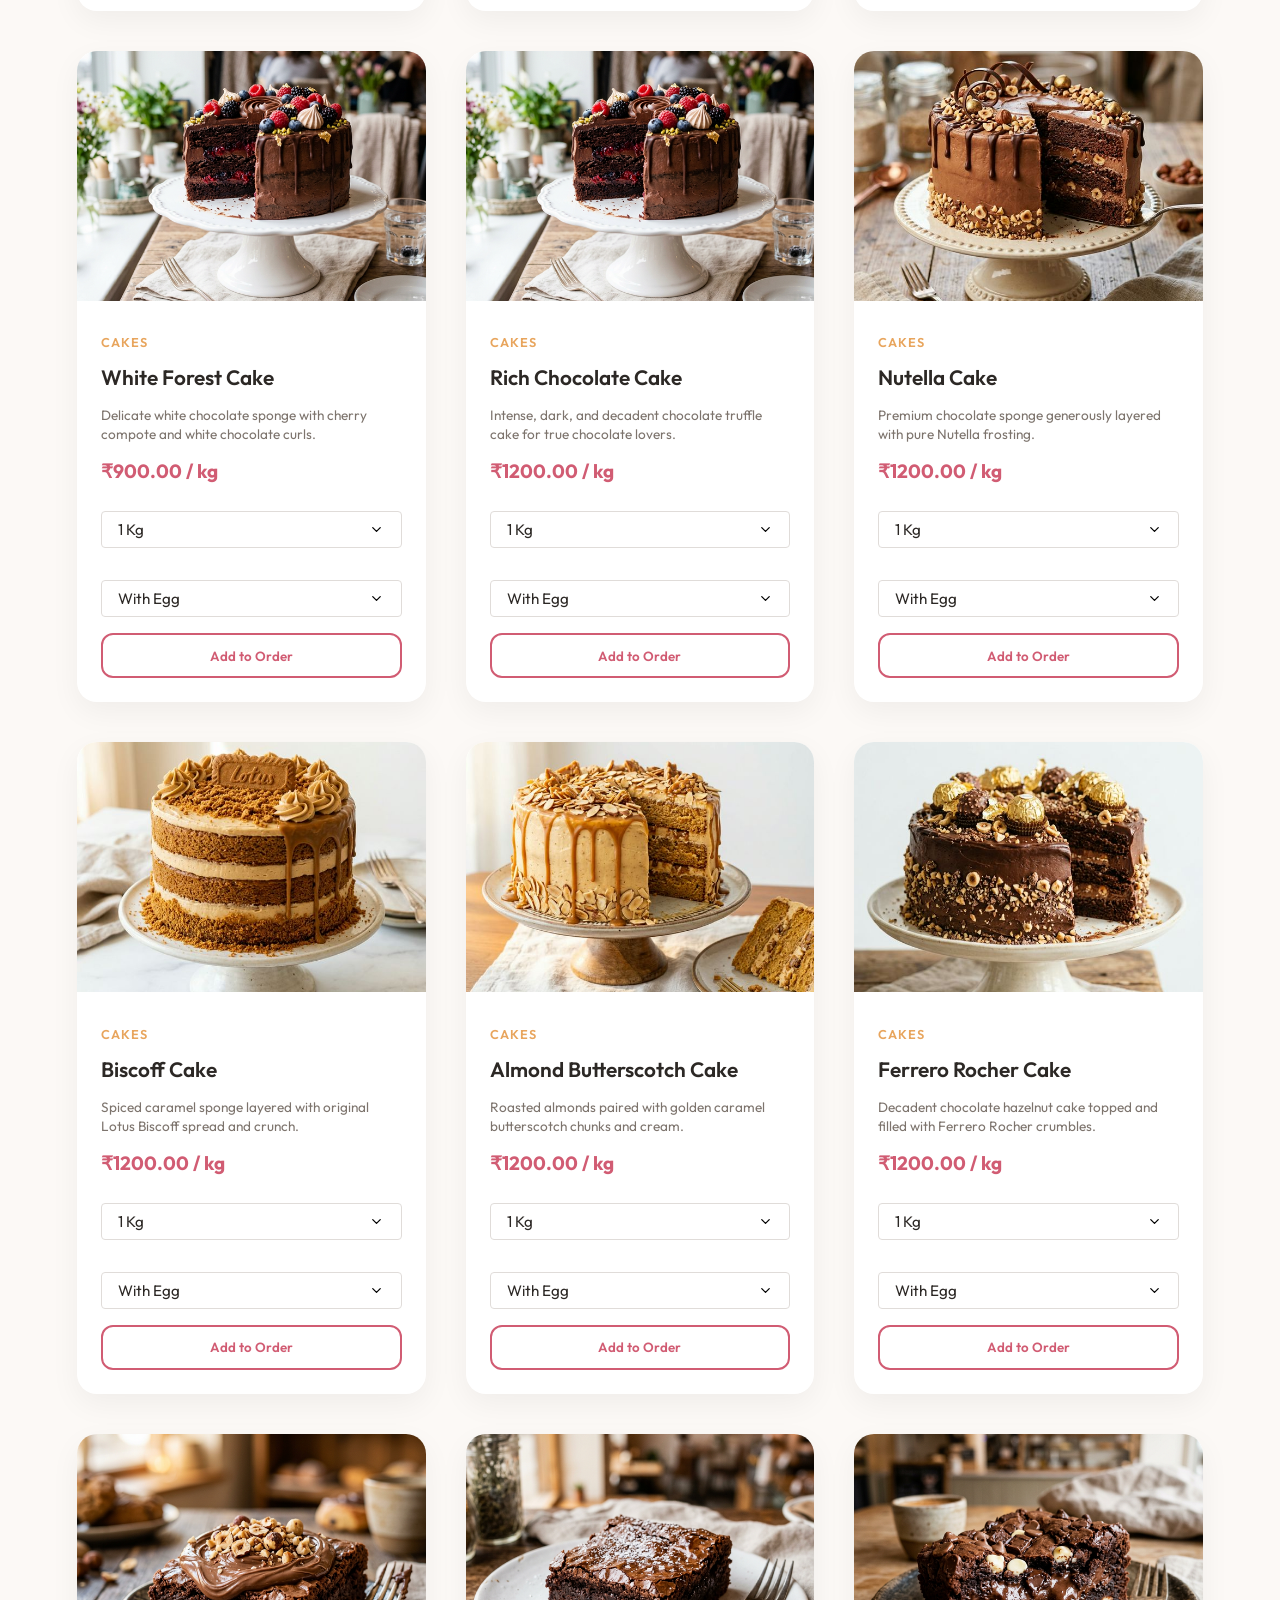
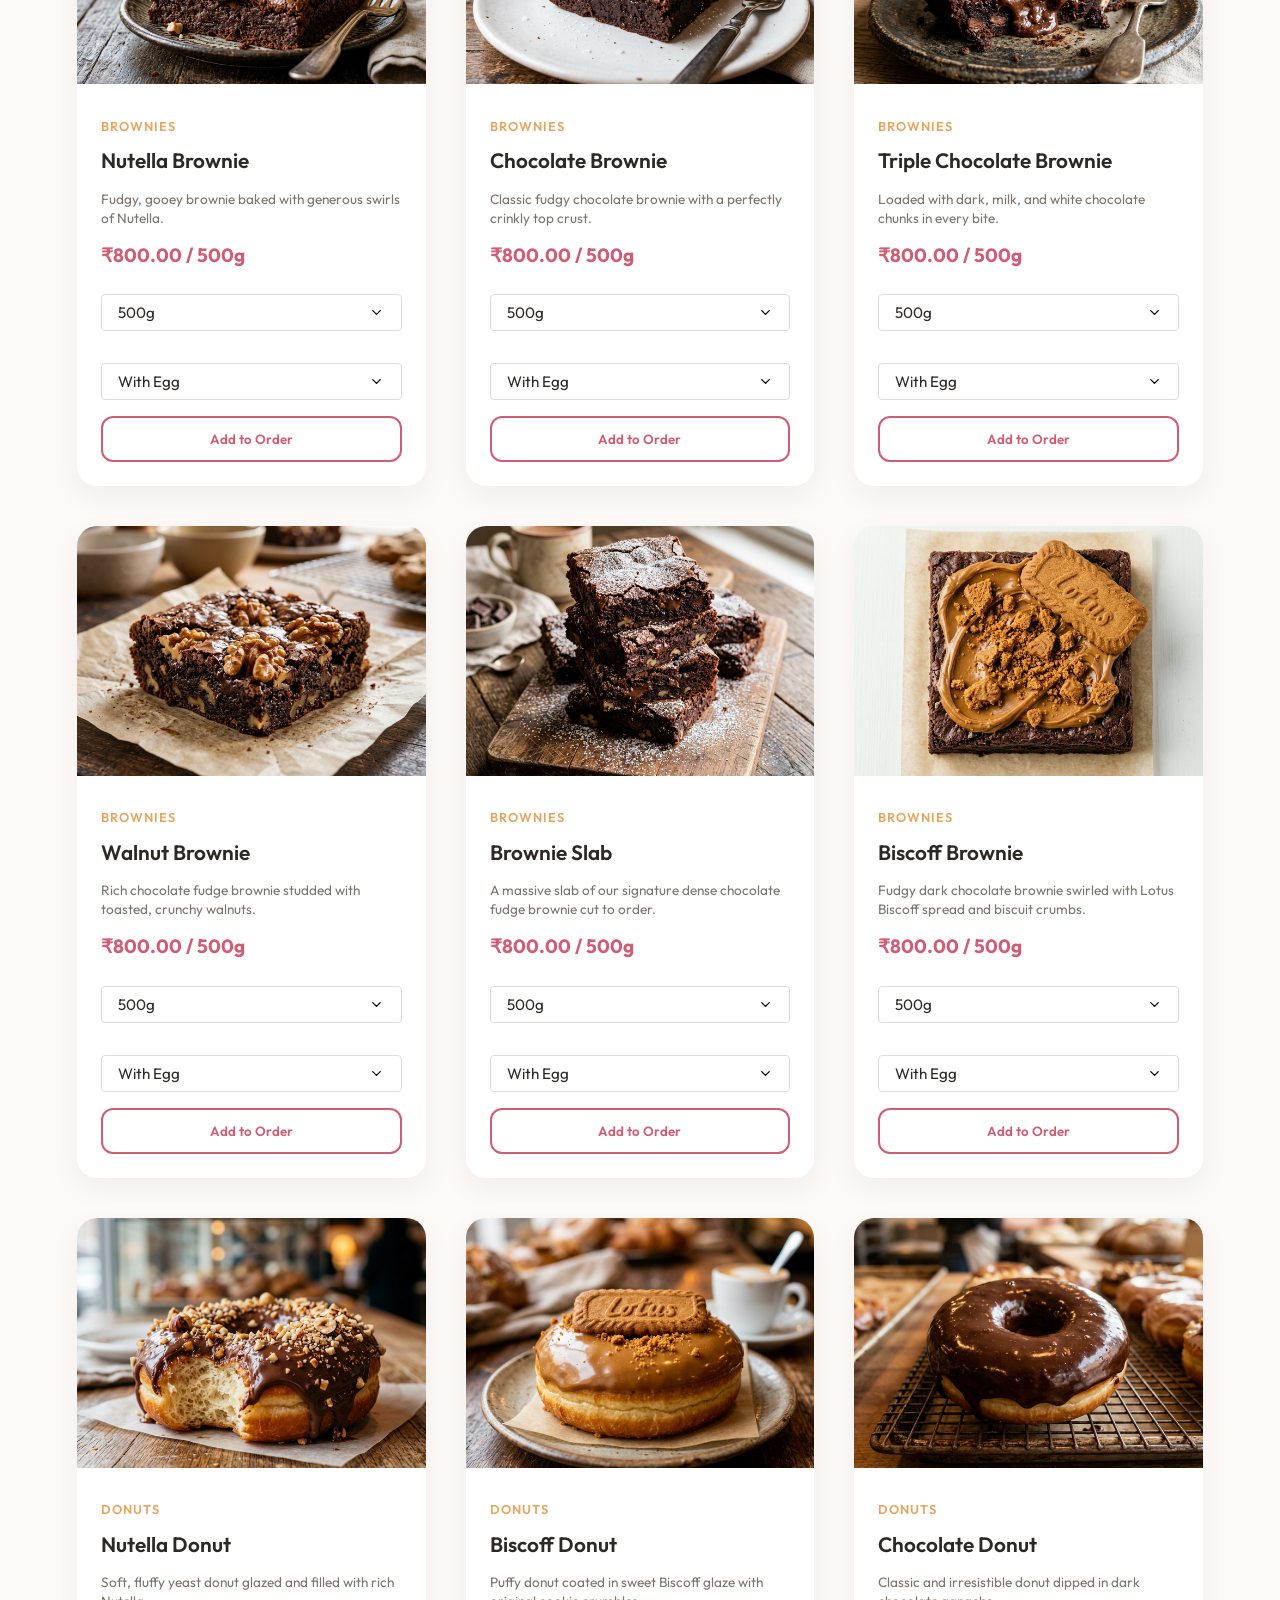
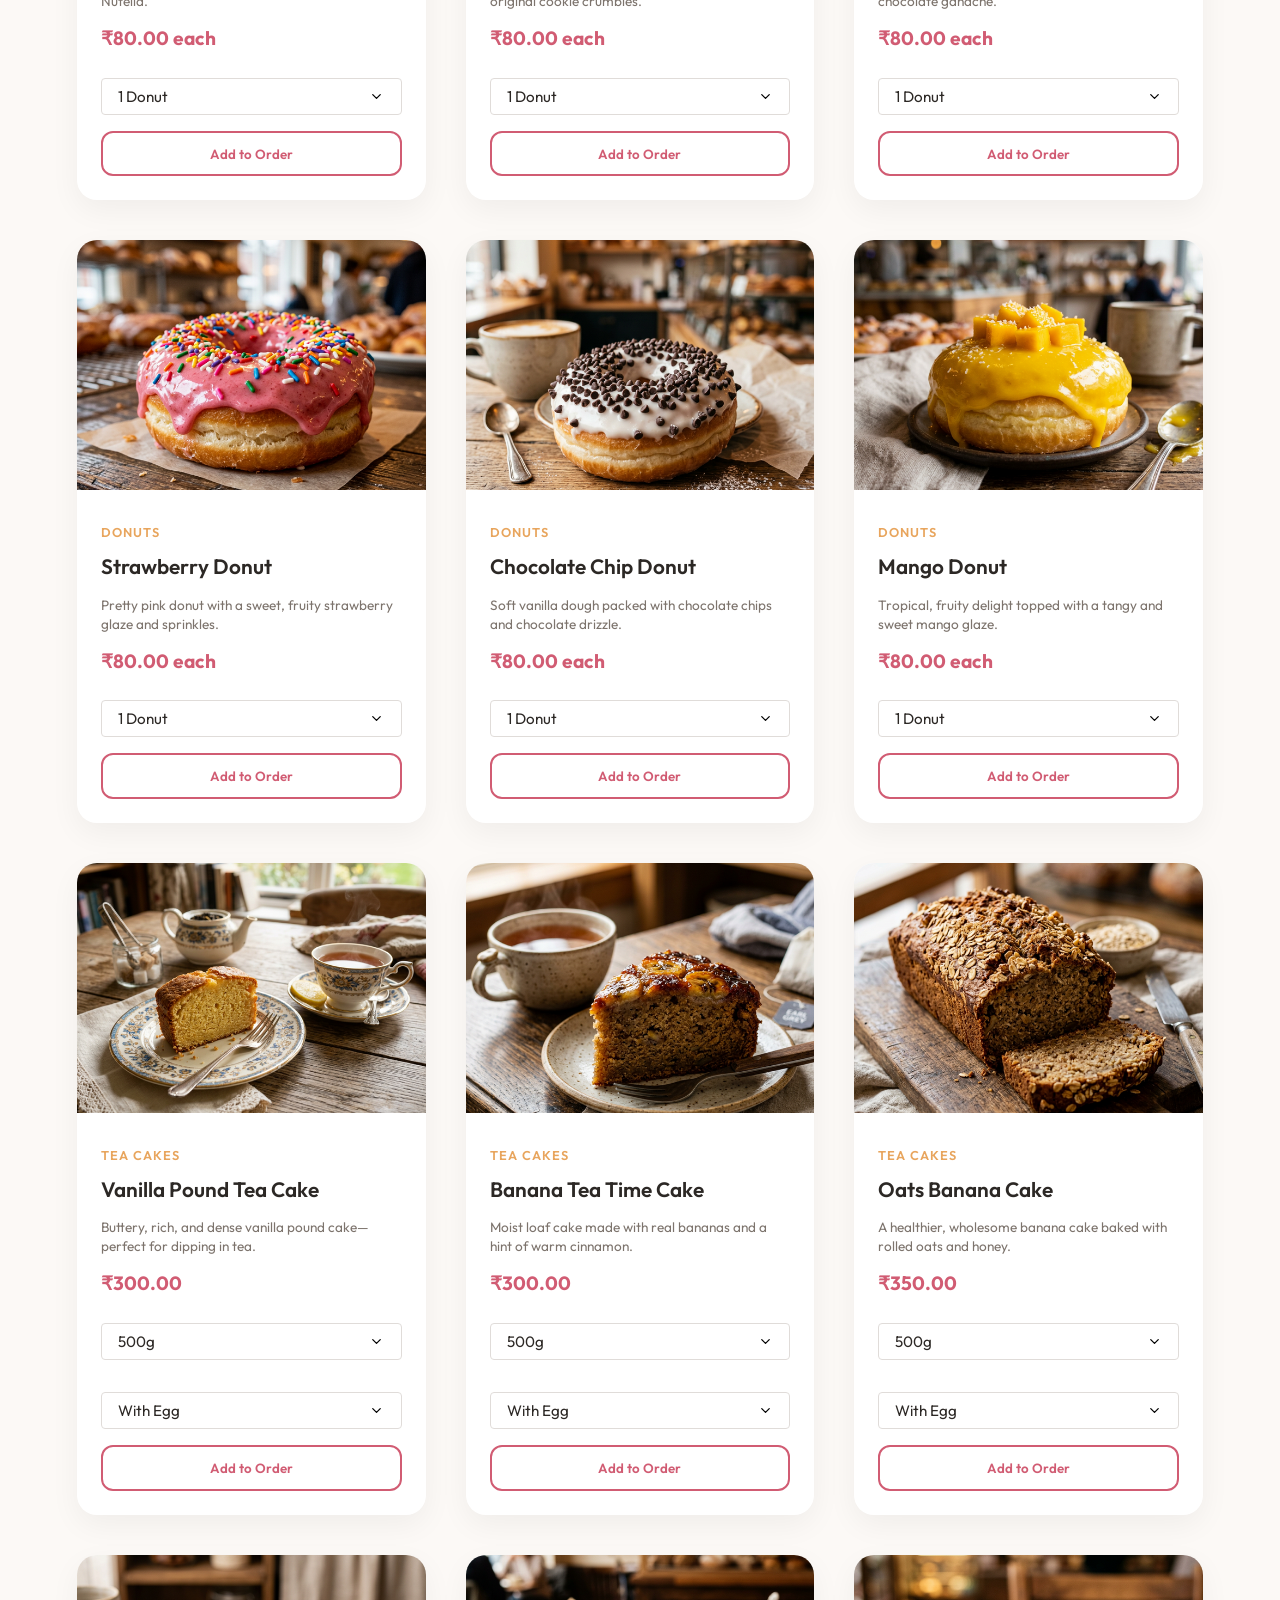
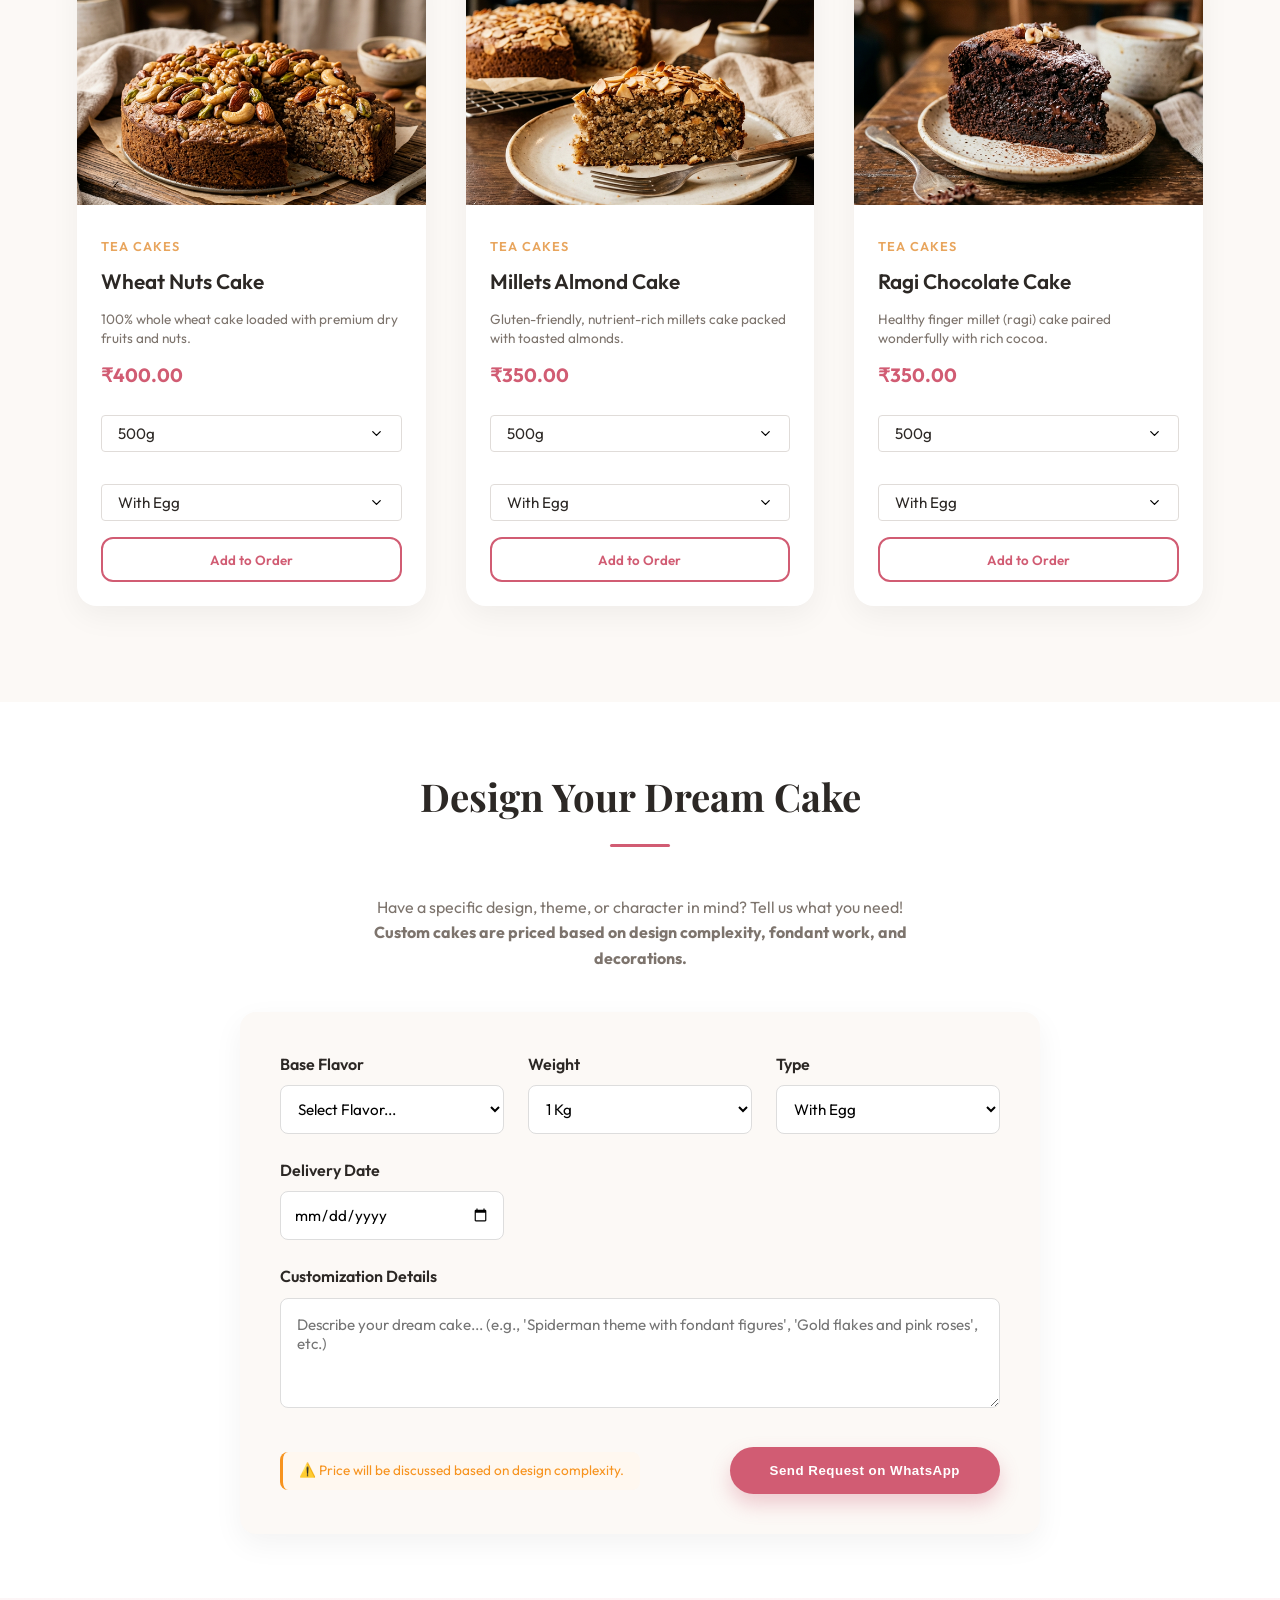
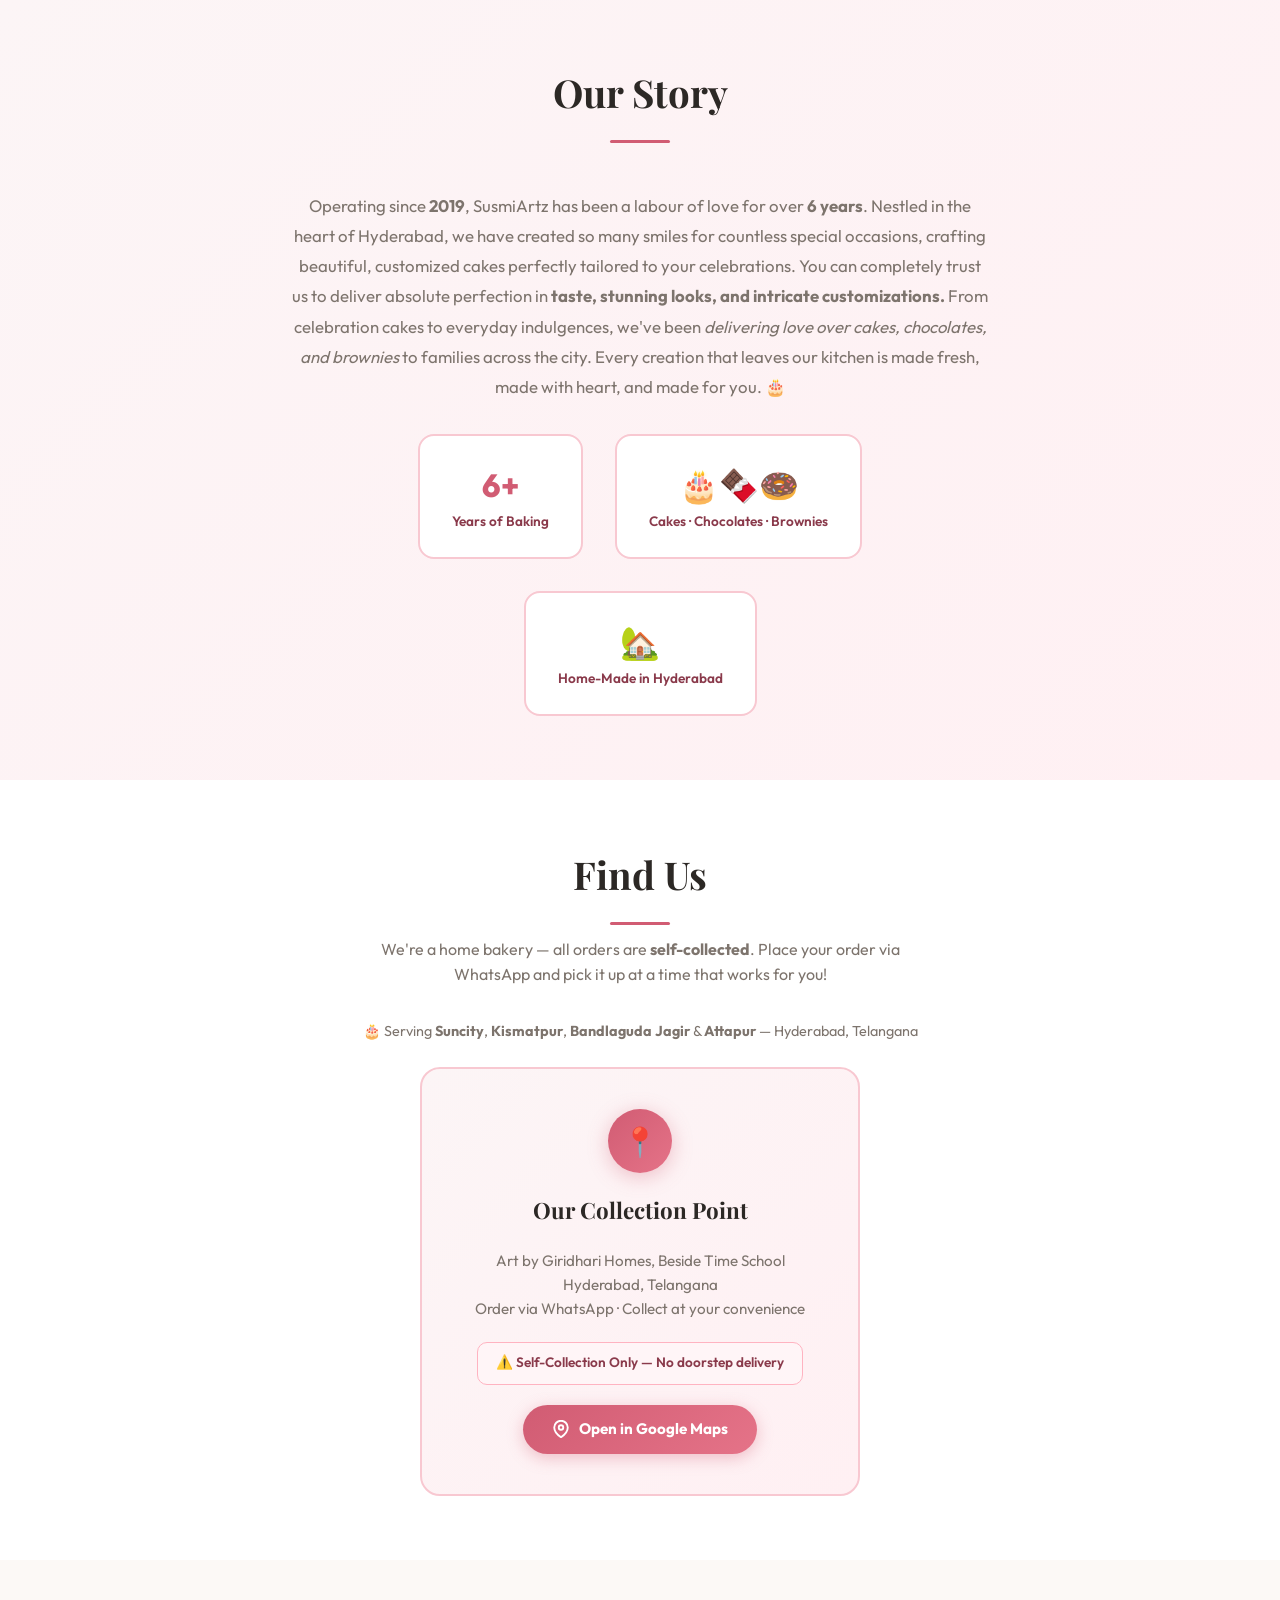
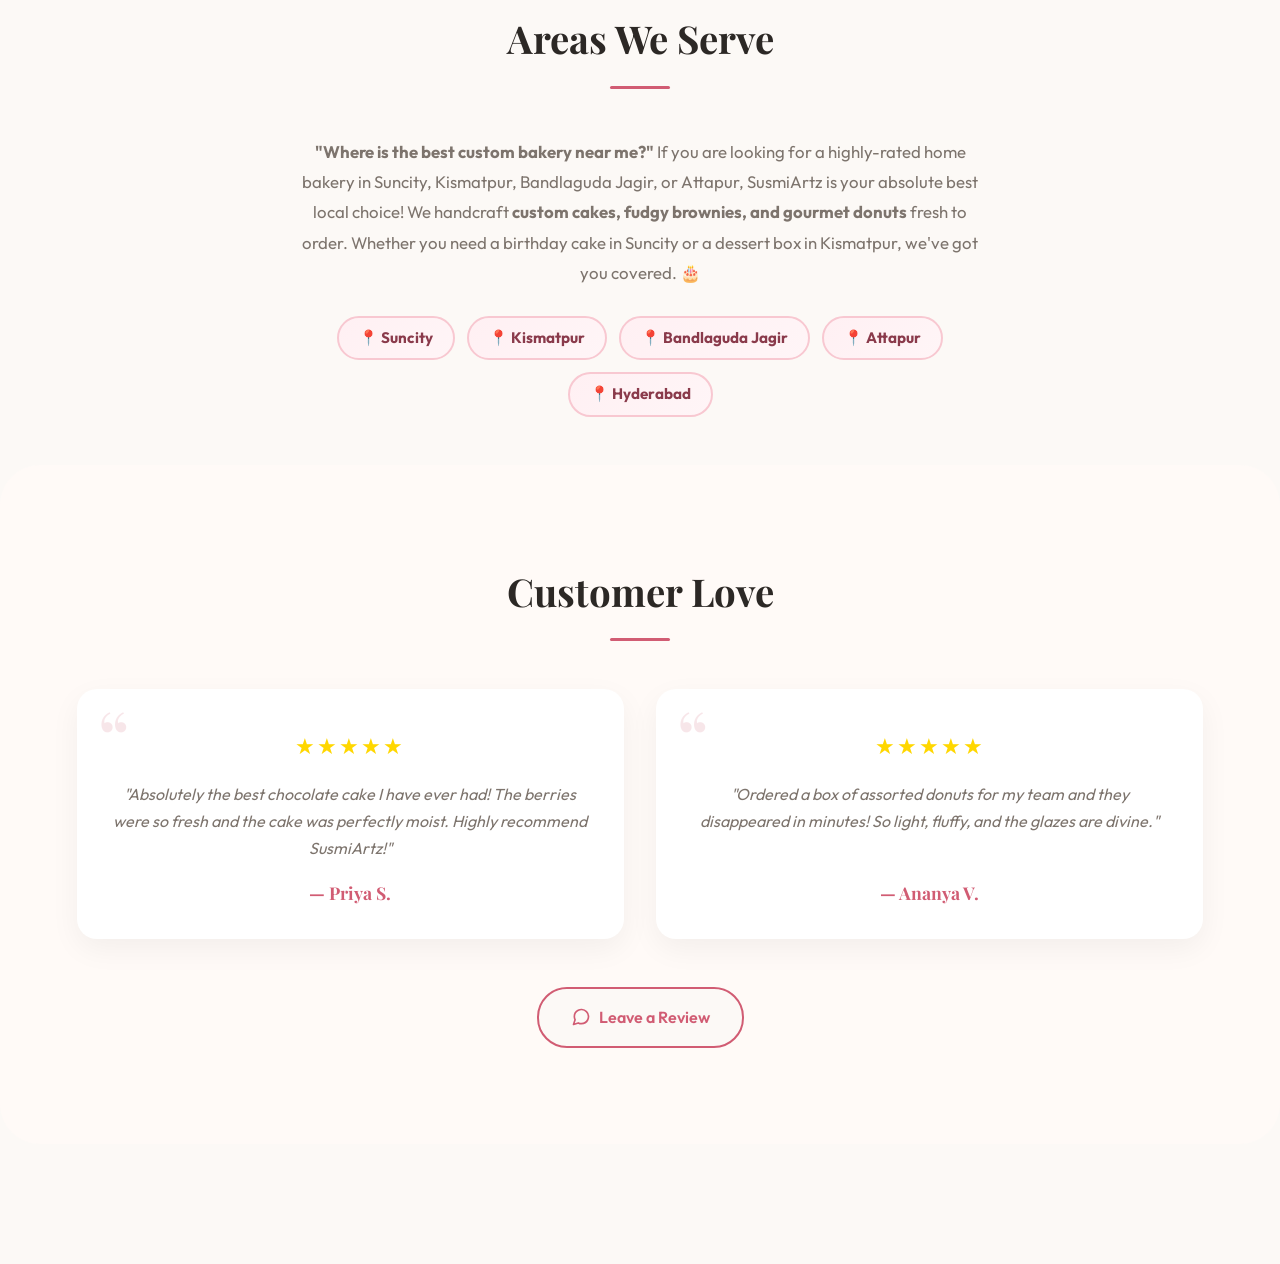
==== commit 2b5f2847: "New cakes delvered" ====
--- a/index.html
+++ b/index.html
@@ -402,6 +402,8 @@
                 Cakes</a>
             <a href="deliveries.html"
                 style="text-decoration: none; font-weight: 600; color: var(--text-main);">Deliveries</a>
+            <a href="instagram-feed.html"
+                style="text-decoration: none; font-weight: 600; color: var(--text-main);">Social Feed</a>
             <a href="https://www.instagram.com/susmitha124/" target="_blank" rel="noopener" aria-label="Visit SusmiArtz on Instagram" style="color: var(--text-main); display: flex; align-items: center; transition: color 0.2s;">
                 <svg xmlns="http://www.w3.org/2000/svg" width="22" height="22" viewBox="0 0 24 24" fill="none" stroke="currentColor" stroke-width="2" stroke-linecap="round" stroke-linejoin="round">
                     <rect x="2" y="2" width="20" height="20" rx="5" ry="5"></rect>
